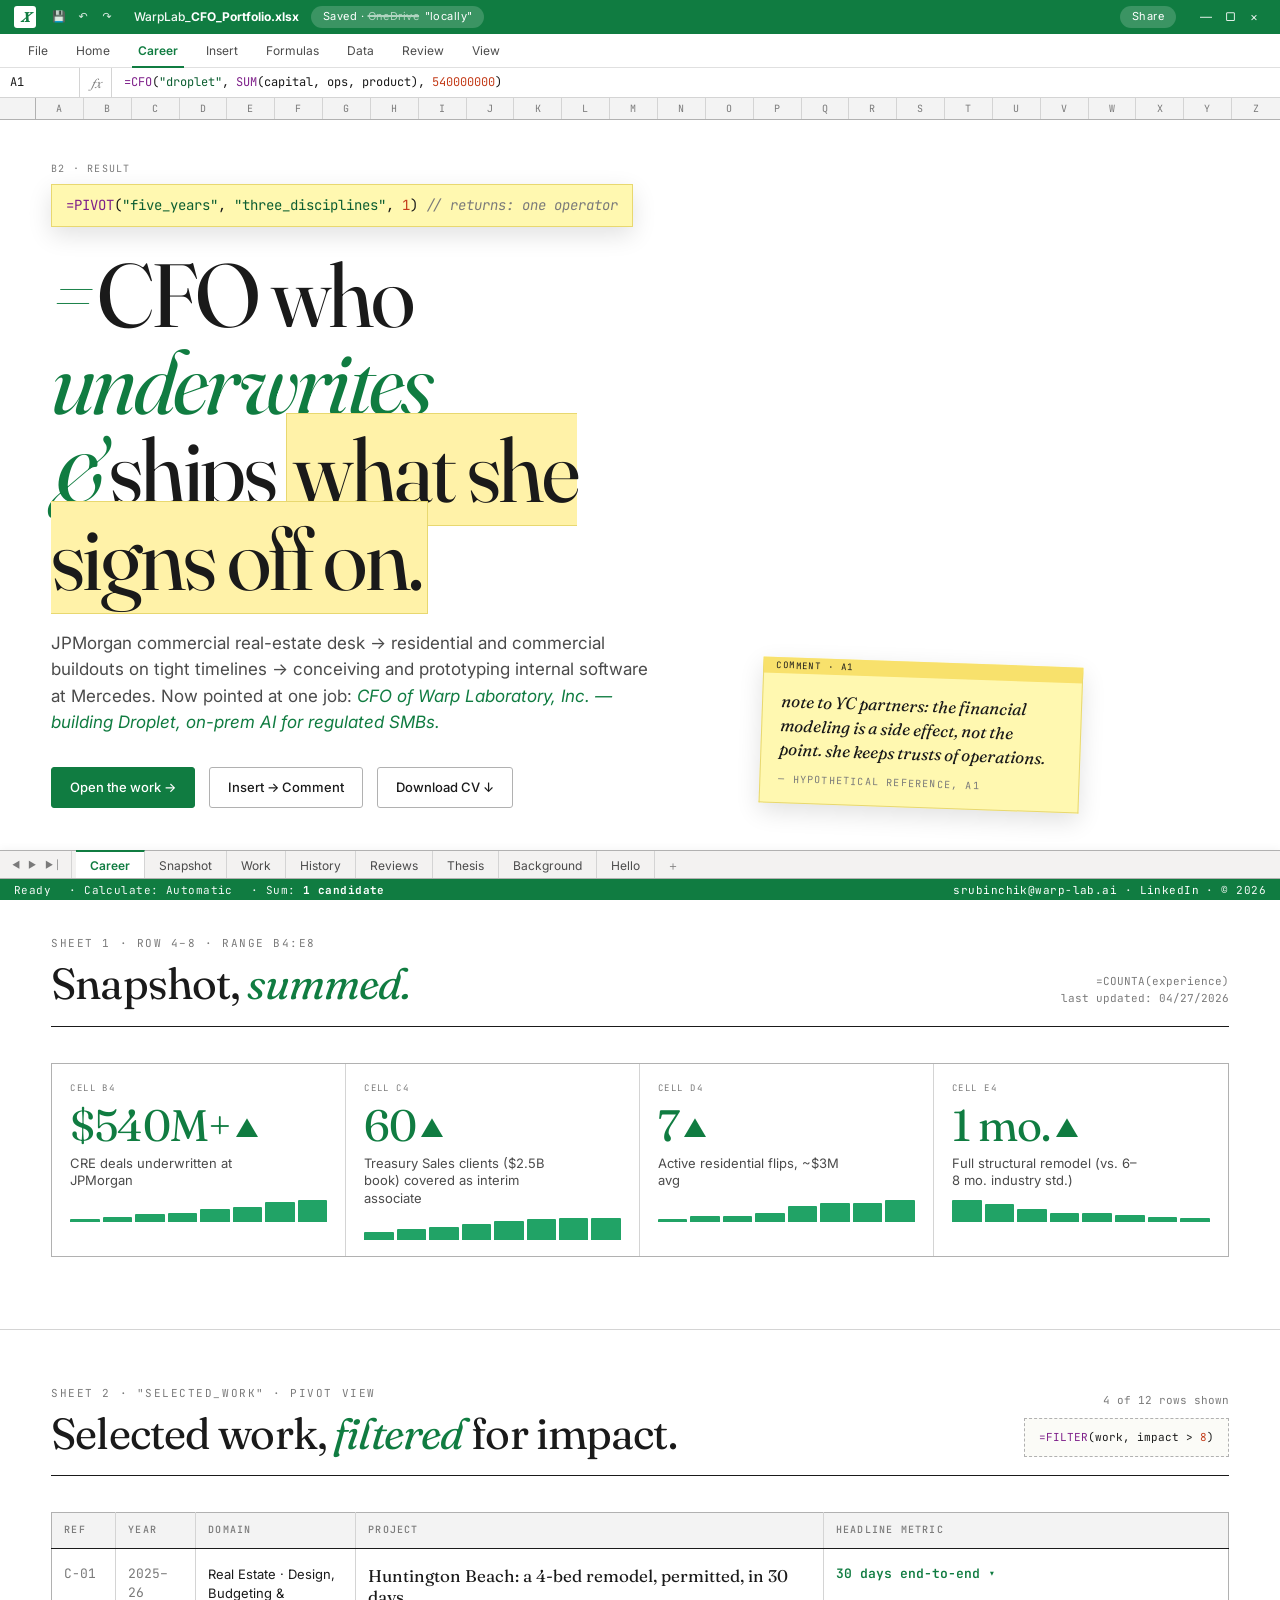
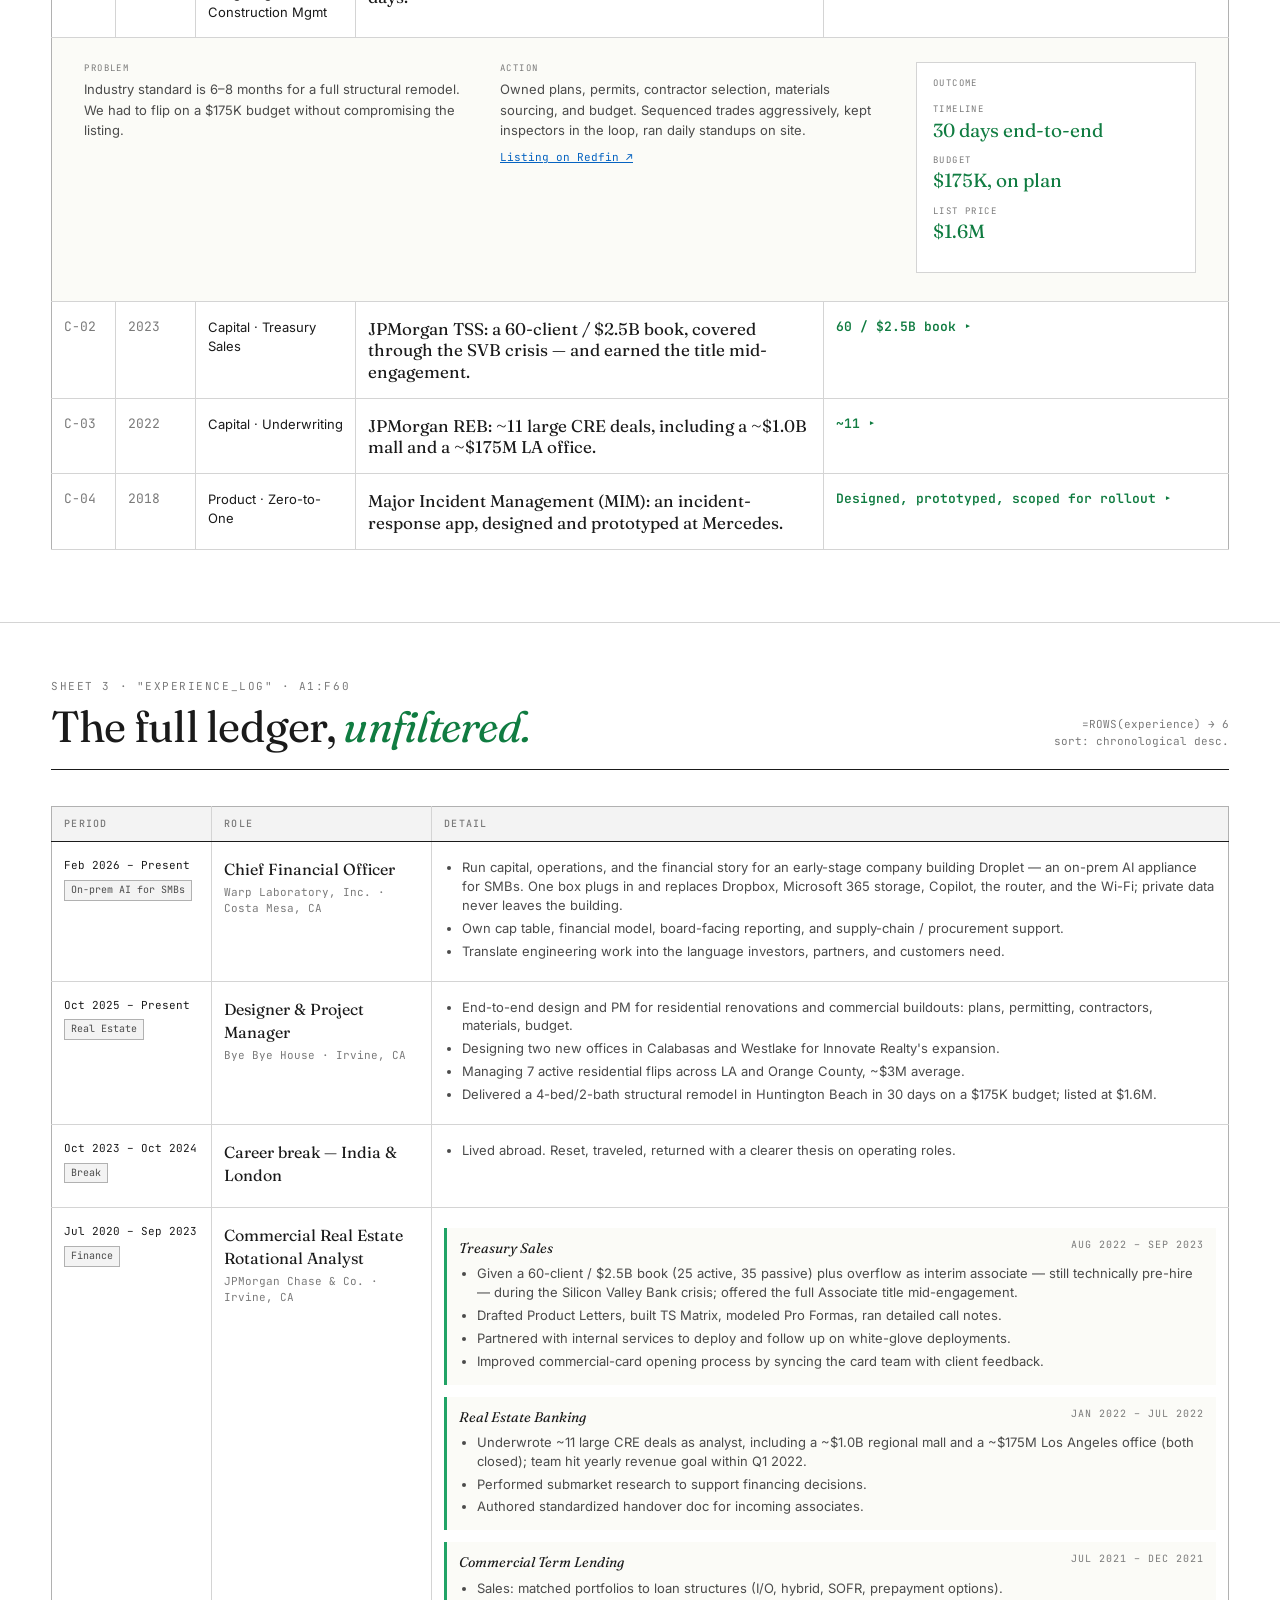
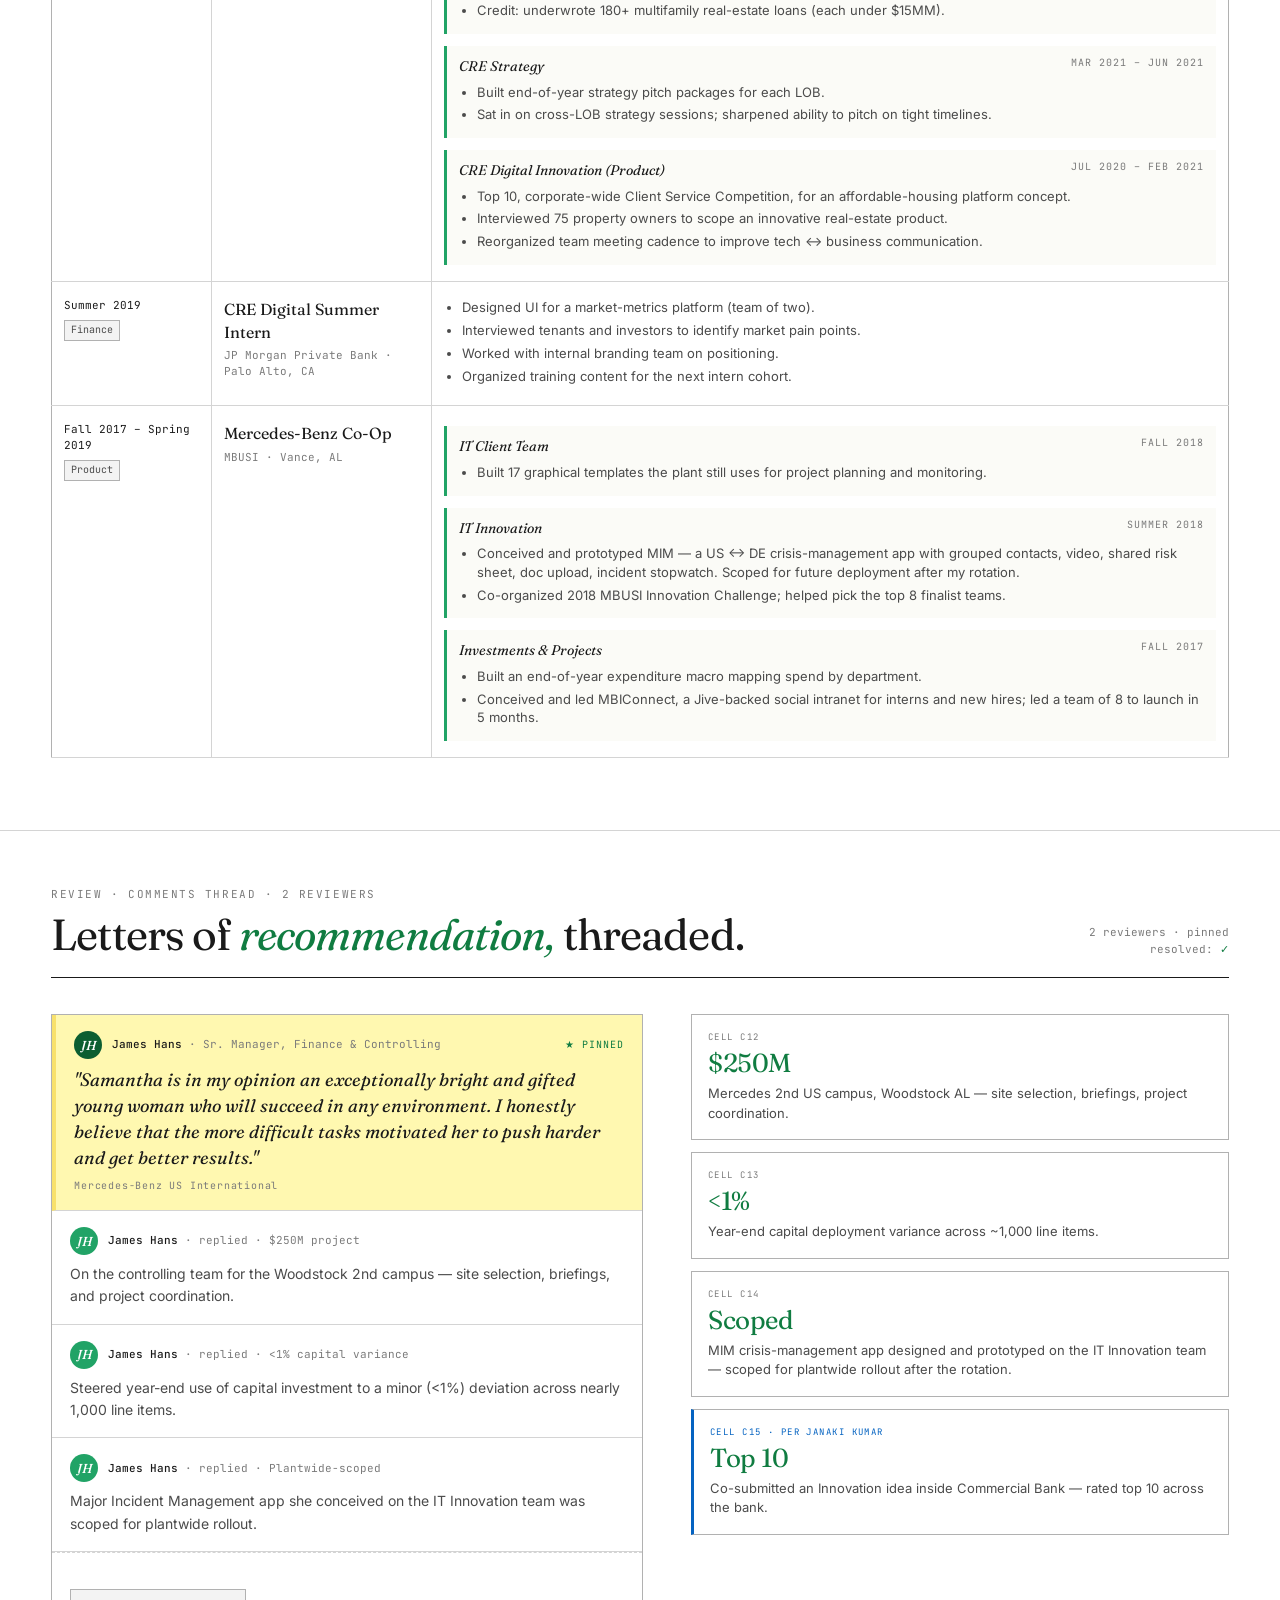
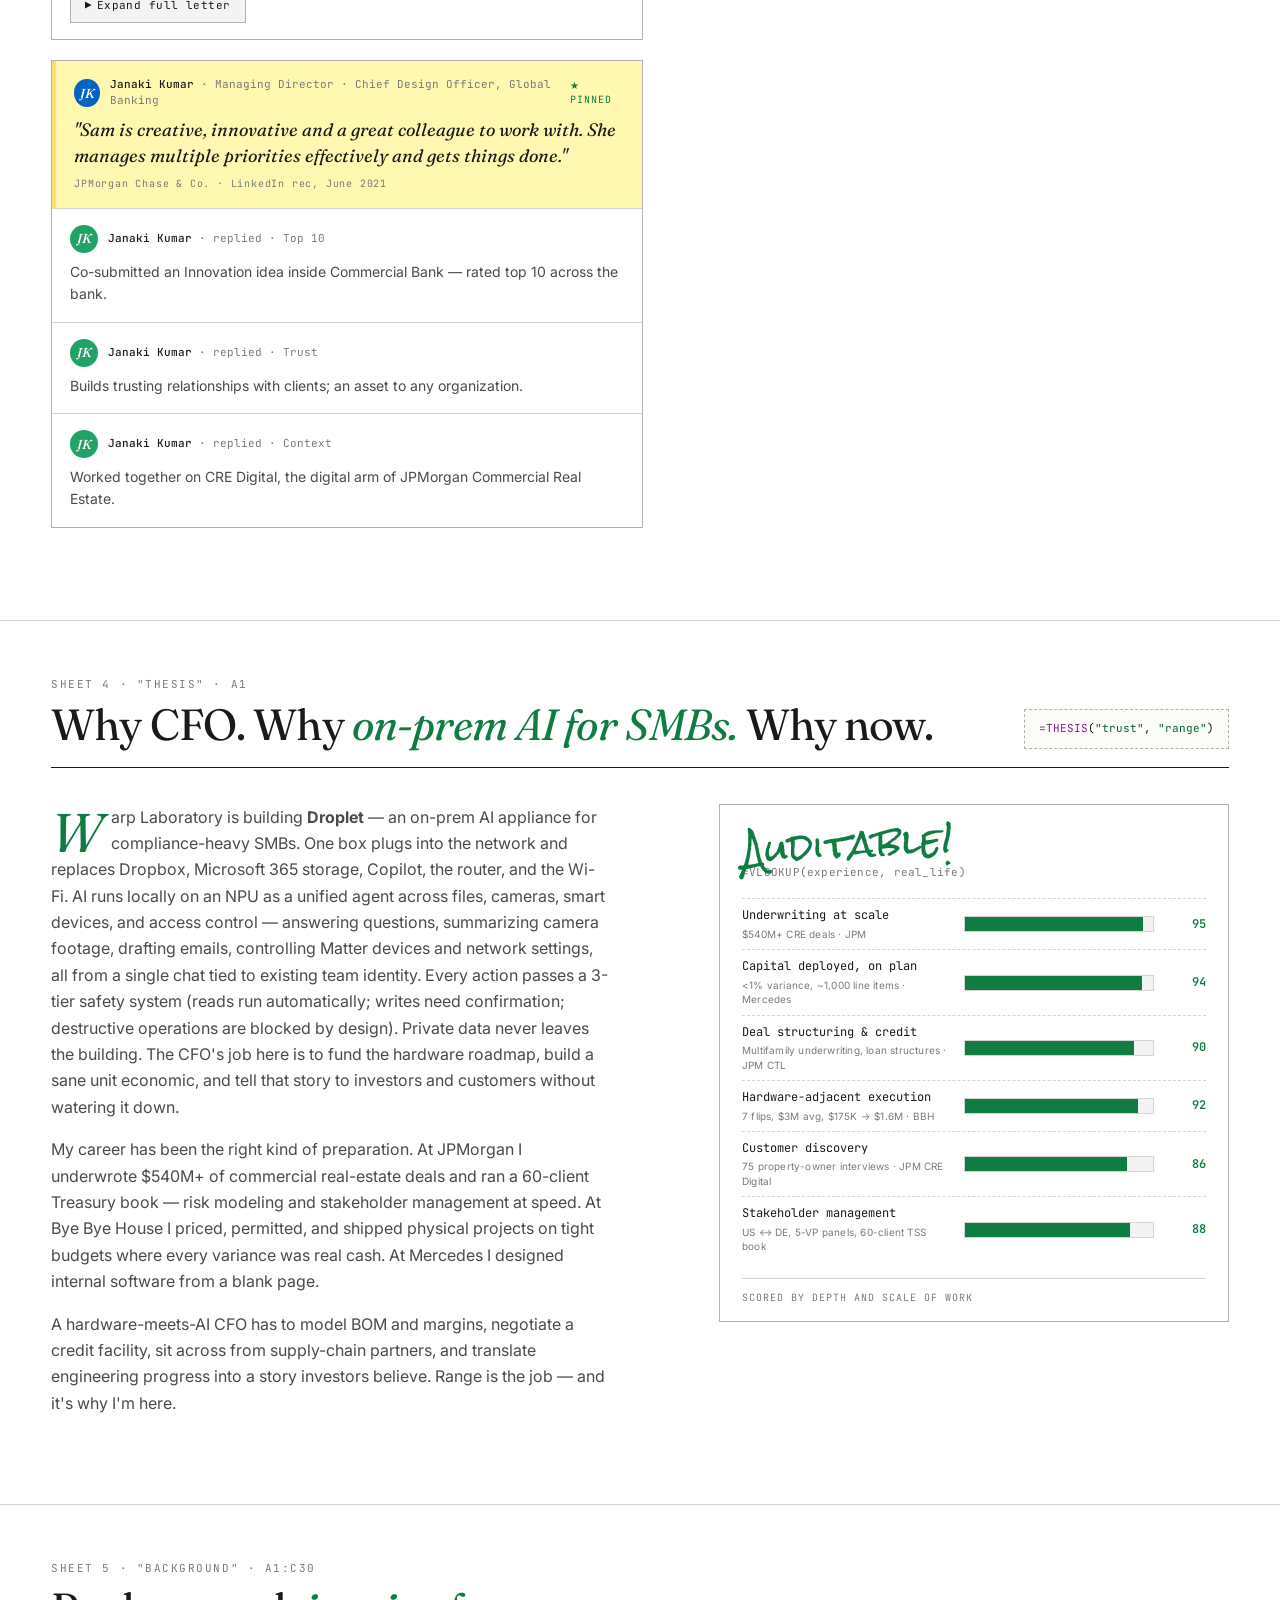
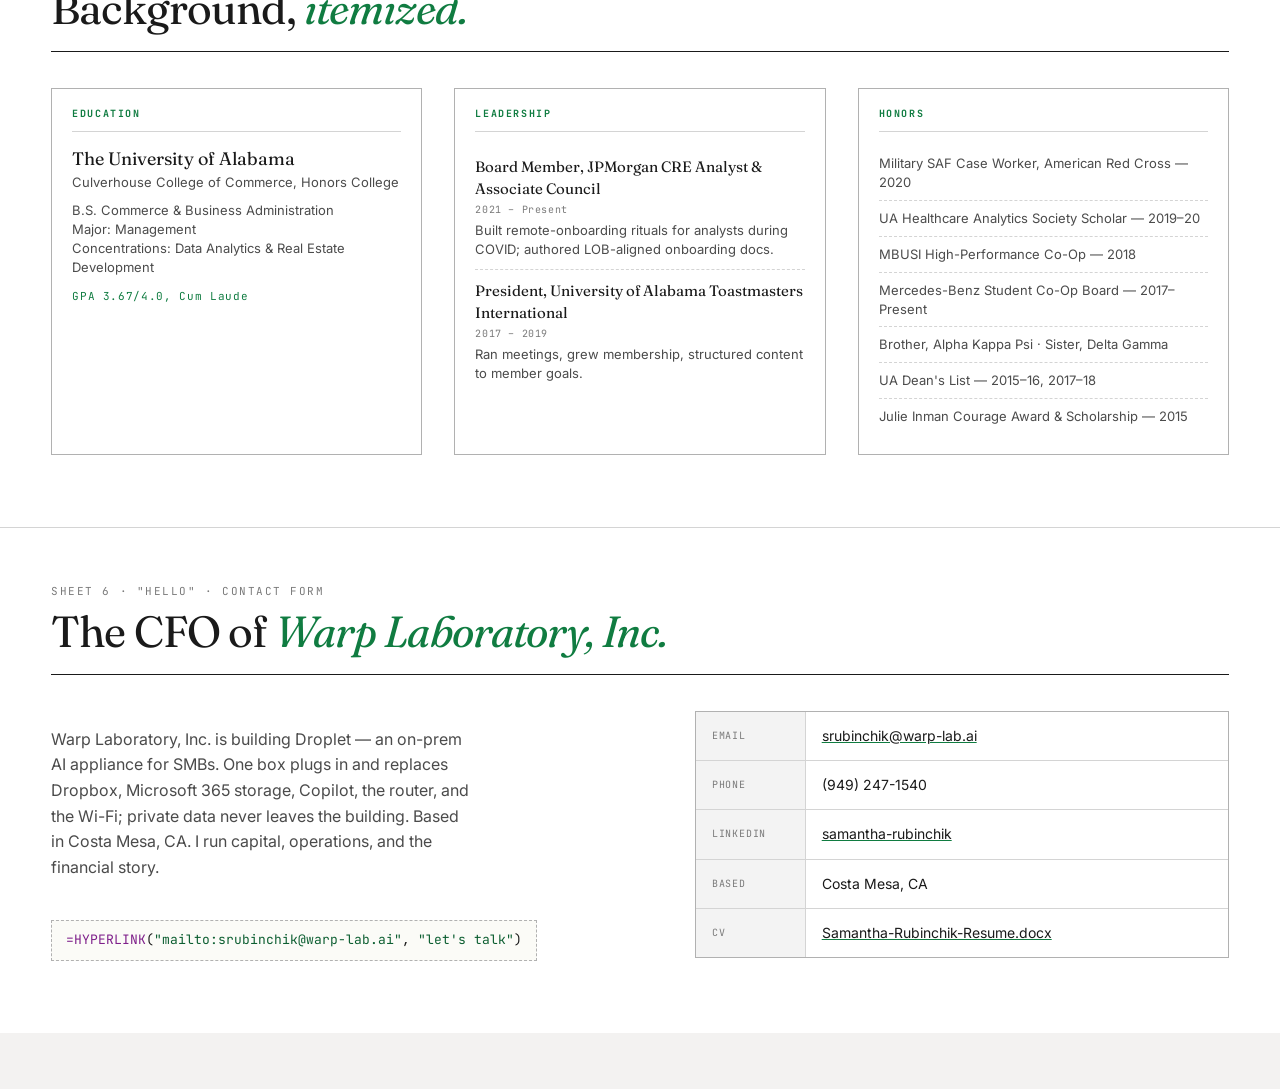
==== index.html @ 22cb561a "Bye Bye House: still concurrent (Oct 2025 – Present), not ended in Feb 2026" ====
<!doctype html>
<html lang="en">
<head>
<meta charset="utf-8" />
<meta name="viewport" content="width=device-width, initial-scale=1" />
<meta name="color-scheme" content="light only" />
<meta name="supported-color-schemes" content="light" />
<link rel="icon" type="image/svg+xml" href="favicon.svg?v=3" />
<link rel="apple-touch-icon" href="favicon.svg?v=3" />
<title>Samantha Rubinchik Resume</title>
<meta name="description" content="Samantha Rubinchik — operator who underwrites risk and ships. CFO, Warp Laboratory — building Droplet, on-prem AI for regulated SMBs." />

<meta property="og:type" content="website" />
<meta property="og:title" content="Samantha Rubinchik Resume" />
<meta property="og:description" content="Operator who underwrites risk and ships. CFO, Warp Laboratory — building Droplet, on-prem AI for regulated SMBs." />
<meta property="og:url" content="https://samantharubinchik.com/" />
<meta property="og:site_name" content="Samantha Rubinchik" />

<meta name="twitter:card" content="summary" />
<meta name="twitter:title" content="Samantha Rubinchik Resume" />
<meta name="twitter:description" content="Operator who underwrites risk and ships. CFO, Warp Laboratory — building Droplet, on-prem AI for regulated SMBs." />

<link rel="stylesheet" href="styles-excel.css" />
</head>
<body>
<!-- Pure static HTML. No React, no Babel, no client-side JSX compilation.
     The whole resume is in this one file (~36 KB), crawlable by any bot,
     instantly visible on first paint, and works fine without JavaScript.
     One small inline <script> at the bottom highlights the active sheet tab as you scroll. -->
<div id="root"><div class="app"><div class="titlebar"><div class="left"><span class="xicon">𝑿</span><div class="qat"><span title="Save">💾</span><span title="Undo">↶</span><span title="Redo">↷</span></div><span class="file">WarpLab_<b>CFO_Portfolio.xlsx</b></span><span class="pill">Saved · <s class="strike">OneDrive</s> "locally"</span></div><div class="right"><span class="pill">Share</span><div class="winbtns"><span>—</span><span>▢</span><span>×</span></div></div></div><div class="ribbon"><div class="ribbon-tab">File</div><div class="ribbon-tab">Home</div><div class="ribbon-tab active">Career</div><div class="ribbon-tab">Insert</div><div class="ribbon-tab">Formulas</div><div class="ribbon-tab">Data</div><div class="ribbon-tab">Review</div><div class="ribbon-tab">View</div></div><div class="formulabar"><div class="namebox">A1</div><div class="fx">𝑓𝑥</div><div class="formula"><span class="fn">=CFO</span>(<span class="str">"droplet"</span>, <span class="fn">SUM</span>(capital, ops, product), <span class="num">540000000</span>)</div></div><div class="colheaders"><div class="corner"></div><div class="col">A</div><div class="col">B</div><div class="col">C</div><div class="col">D</div><div class="col">E</div><div class="col">F</div><div class="col">G</div><div class="col">H</div><div class="col">I</div><div class="col">J</div><div class="col">K</div><div class="col">L</div><div class="col">M</div><div class="col">N</div><div class="col">O</div><div class="col">P</div><div class="col">Q</div><div class="col">R</div><div class="col">S</div><div class="col">T</div><div class="col">U</div><div class="col">V</div><div class="col">W</div><div class="col">X</div><div class="col">Y</div><div class="col">Z</div></div><div class="sheet"><header class="hero" id="top"><div class="page"><div class="hero-grid"><div class="hero-cell"><div class="cell-coords">B2 · result</div><div class="hero-formula"><span class="fn">=PIVOT</span>(<span class="str">"five_years"</span>, <span class="str">"three_disciplines"</span>, <span class="num">1</span>)<span class="com">// returns: one operator</span></div><h1><span class="equals">=</span>CFO who <em>underwrites</em><br><span class="equals">&amp;</span>ships <span class="hl">what she signs off on.</span></h1><p class="hero-thesis">JPMorgan commercial real-estate desk → residential and commercial buildouts on tight timelines → conceiving and prototyping internal software at Mercedes. Now pointed at one job: <em>CFO of Warp Laboratory, Inc. — building Droplet, on-prem AI for regulated SMBs.</em></p><div class="hero-cta"><a class="btn" href="#work">Open the work →</a><a class="btn btn-ghost" href="#contact">Insert → Comment</a><a class="btn btn-ghost" href="Samantha-Rubinchik-Resume.docx" download="">Download CV ↓</a></div></div><div><div class="sticky">note to YC partners: the financial<br>modeling is a side effect, not the<br>point. she keeps trusts of <em>operations.</em><span class="author">— hypothetical reference, A1</span></div></div></div></div></header><section id="snapshot"><div class="page"><div class="section-head"><div><div class="ref">Sheet 1 · row 4–8 · range B4:E8</div><h2>Snapshot, <em>summed.</em></h2></div><div class="meta"><div>=COUNTA(experience)</div><div>last updated: 04/27/2026</div></div></div><div class="kpi-grid"><div class="kpi"><div class="ref-tag">Cell B4</div><div class="val">$540M+<span class="arrow">▲</span></div><div class="lbl">CRE deals underwritten at JPMorgan</div><div class="spark"><i style="height: 3.3px;"></i><i style="height: 5.5px;"></i><i style="height: 7.7px;"></i><i style="height: 8.8px;"></i><i style="height: 13.2px;"></i><i style="height: 15.4px;"></i><i style="height: 19.8px;"></i><i style="height: 22px;"></i></div></div><div class="kpi"><div class="ref-tag">Cell C4</div><div class="val">60<span class="arrow">▲</span></div><div class="lbl">Treasury Sales clients ($2.5B book) covered as interim associate</div><div class="spark"><i style="height: 8.06667px;"></i><i style="height: 10.2667px;"></i><i style="height: 12.8333px;"></i><i style="height: 15.4px;"></i><i style="height: 18.3333px;"></i><i style="height: 20.1667px;"></i><i style="height: 21.2667px;"></i><i style="height: 22px;"></i></div></div><div class="kpi"><div class="ref-tag">Cell D4</div><div class="val">7<span class="arrow">▲</span></div><div class="lbl">Active residential flips, ~$3M avg</div><div class="spark"><i style="height: 3.14286px;"></i><i style="height: 6.28571px;"></i><i style="height: 6.28571px;"></i><i style="height: 9.42857px;"></i><i style="height: 15.7143px;"></i><i style="height: 18.8571px;"></i><i style="height: 18.8571px;"></i><i style="height: 22px;"></i></div></div><div class="kpi"><div class="ref-tag">Cell E4</div><div class="val">1 mo.<span class="arrow">▲</span></div><div class="lbl">Full structural remodel (vs. 6–8 mo. industry std.)</div><div class="spark"><i style="height: 22px;"></i><i style="height: 17.6px;"></i><i style="height: 13.2px;"></i><i style="height: 8.8px;"></i><i style="height: 8.8px;"></i><i style="height: 6.6px;"></i><i style="height: 5.28px;"></i><i style="height: 4.4px;"></i></div></div></div></div></section><section id="work"><div class="page"><div class="section-head"><div><div class="ref">Sheet 2 · "selected_work" · pivot view</div><h2>Selected work, <em>filtered</em> for impact.</h2></div><div class="meta"><div>4 of 12 rows shown</div><div class="cell-equation" style="margin-top: 8px; font-size: 11px;"><span class="fn">=FILTER</span>(work, impact &gt; <span class="num">8</span>)</div></div></div><table class="case-table"><thead><tr><th>Ref</th><th>Year</th><th>Domain</th><th>Project</th><th>Headline metric</th></tr></thead><tbody><tr class="is-open"><td class="id-col">C-01</td><td class="year-col">2025–26</td><td class="tag-col">Real Estate · Design, Budgeting &amp; Construction Mgmt</td><td class="title-col">Huntington Beach: a 4-bed remodel, permitted, in 30 days.</td><td class="metric-col">30 days end-to-end</td></tr><tr class="case-row-detail"><td colspan="5"><div class="grid"><div><div class="lbl">Problem</div><p>Industry standard is 6–8 months for a full structural remodel. We had to flip on a $175K budget without compromising the listing.</p></div><div><div class="lbl">Action</div><p>Owned plans, permits, contractor selection, materials sourcing, and budget. Sequenced trades aggressively, kept inspectors in the loop, ran daily standups on site.</p><a class="extlink" href="https://www.redfin.com/CA/Huntington-Beach/10121-Kukui-Dr-92646/home/3815561" target="_blank" rel="noreferrer">Listing on Redfin ↗</a></div><div class="out-card"><div class="lbl" style="margin-bottom: 10px;">Outcome</div><dl><dt>Timeline</dt><dd>30 days end-to-end</dd><dt>Budget</dt><dd>$175K, on plan</dd><dt>List price</dt><dd>$1.6M</dd></dl></div></div></td></tr><tr><td class="id-col">C-02</td><td class="year-col">2023</td><td class="tag-col">Capital · Treasury Sales</td><td class="title-col">JPMorgan TSS: a 60-client / $2.5B book, covered through the SVB crisis — and earned the title mid-engagement.</td><td class="metric-col">60 / $2.5B book</td></tr><tr class="case-row-detail"><td colspan="5"><div class="grid"><div><div class="lbl">Problem</div><p>Silicon Valley Bank collapsed in March 2023 and the senior associate on the desk stepped away. Sixty Treasury Sales relationships ($2.5B in coverage) needed full coverage on no-notice, with deployments and client questions in flight.</p></div><div><div class="lbl">Action</div><p>Took the 60-client / $2.5B book (25 active, 35 passive) plus overflow as interim associate — still technically pre-hire. Drafted Product Letters, built the TS Matrix, modeled Pro Formas, kept detailed call notes, and partnered with internal services on white-glove deployments. JPMorgan offered the full Associate title in the middle of the engagement.</p></div><div class="out-card"><div class="lbl" style="margin-bottom: 10px;">Outcome</div><dl><dt>Clients covered</dt><dd>60 / $2.5B book</dd><dt>Mid-engagement</dt><dd>Offered full Associate title</dd><dt>Context</dt><dd>SVB crisis, March 2023</dd></dl></div></div></td></tr><tr><td class="id-col">C-03</td><td class="year-col">2022</td><td class="tag-col">Capital · Underwriting</td><td class="title-col">JPMorgan REB: ~11 large CRE deals, including a ~$1.0B mall and a ~$175M LA office.</td><td class="metric-col">~11</td></tr><tr class="case-row-detail"><td colspan="5"><div class="grid"><div><div class="lbl">Problem</div><p>Real Estate Banking team needed to clear an annual revenue target while maintaining underwriting discipline across a varied submarket book.</p></div><div><div class="lbl">Action</div><p>Underwrote ~11 large CRE deals as analyst, including a ~$1.0B regional mall and a ~$175M Los Angeles office (both closed). Operated in the team's underwriting models and learned them, ran submarket research, drafted credit memos, and authored a handover doc the next class of associates still uses.</p></div><div class="out-card"><div class="lbl" style="margin-bottom: 10px;">Outcome</div><dl><dt>Deals underwritten</dt><dd>~11</dd><dt>Two biggest of my rotation</dt><dd>~$1.0B mall · ~$175M LA office</dd><dt>Team's yearly goal</dt><dd>Hit by end of Q1</dd></dl></div></div></td></tr><tr><td class="id-col">C-04</td><td class="year-col">2018</td><td class="tag-col">Product · Zero-to-One</td><td class="title-col">Major Incident Management (MIM): an incident-response app, designed and prototyped at Mercedes.</td><td class="metric-col">Designed, prototyped, scoped for rollout</td></tr><tr class="case-row-detail"><td colspan="5"><div class="grid"><div><div class="lbl">Problem</div><p>Crisis communication between MBUSI (Alabama) and Mercedes Germany was scattered across email, phone, and shared drives during major incidents.</p></div><div><div class="lbl">Action</div><p>Conceived and specified the Major Incident Management app — grouped contacts, embedded video, shared risk sheet, document upload, incident stopwatch. Took it from concept through prototype and stakeholder review; it was being scoped for future deployment after I left the program.</p></div><div class="out-card"><div class="lbl" style="margin-bottom: 10px;">Outcome</div><dl><dt>Status</dt><dd>Designed, prototyped, scoped for rollout</dd><dt>Scope</dt><dd>US ↔ DE crisis coordination</dd></dl></div></div></td></tr></tbody></table></div></section><section id="timeline"><div class="page"><div class="section-head"><div><div class="ref">Sheet 3 · "experience_log" · A1:F60</div><h2>The full ledger, <em>unfiltered.</em></h2></div><div class="meta"><div>=ROWS(experience) → 6</div><div>sort: chronological desc.</div></div></div><table class="tl-table"><thead><tr><th>Period</th><th>Role</th><th>Detail</th></tr></thead><tbody><tr class="tl-row"><td class="tl-when-col">Feb 2026 – Present<div><span class="kind">On-prem AI for SMBs</span></div></td><td class="tl-role-col"><div class="role">Chief Financial Officer</div><div class="org">Warp Laboratory, Inc. · Costa Mesa, CA</div></td><td><ul class="tl-bullets"><li>Run capital, operations, and the financial story for an early-stage company building Droplet — an on-prem AI appliance for SMBs. One box plugs in and replaces Dropbox, Microsoft 365 storage, Copilot, the router, and the Wi-Fi; private data never leaves the building.</li><li>Own cap table, financial model, board-facing reporting, and supply-chain / procurement support.</li><li>Translate engineering work into the language investors, partners, and customers need.</li></ul></td></tr><tr class="tl-row"><td class="tl-when-col">Oct 2025 – Present<div><span class="kind">Real Estate</span></div></td><td class="tl-role-col"><div class="role">Designer &amp; Project Manager</div><div class="org">Bye Bye House · Irvine, CA</div></td><td><ul class="tl-bullets"><li>End-to-end design and PM for residential renovations and commercial buildouts: plans, permitting, contractors, materials, budget.</li><li>Designing two new offices in Calabasas and Westlake for Innovate Realty's expansion.</li><li>Managing 7 active residential flips across LA and Orange County, ~$3M average.</li><li>Delivered a 4-bed/2-bath structural remodel in Huntington Beach in 30 days on a $175K budget; listed at $1.6M.</li></ul></td></tr><tr class="tl-row"><td class="tl-when-col">Oct 2023 – Oct 2024<div><span class="kind">Break</span></div></td><td class="tl-role-col"><div class="role">Career break — India &amp; London</div></td><td><ul class="tl-bullets"><li>Lived abroad. Reset, traveled, returned with a clearer thesis on operating roles.</li></ul></td></tr><tr class="tl-row"><td class="tl-when-col">Jul 2020 – Sep 2023<div><span class="kind">Finance</span></div></td><td class="tl-role-col"><div class="role">Commercial Real Estate Rotational Analyst</div><div class="org">JPMorgan Chase &amp; Co. · Irvine, CA</div></td><td><div class="tl-rotation"><div class="tl-rot-head"><span class="tl-rot-name">Treasury Sales</span><span class="tl-rot-span">Aug 2022 – Sep 2023</span></div><ul class="tl-bullets"><li>Given a 60-client / $2.5B book (25 active, 35 passive) plus overflow as interim associate — still technically pre-hire — during the Silicon Valley Bank crisis; offered the full Associate title mid-engagement.</li><li>Drafted Product Letters, built TS Matrix, modeled Pro Formas, ran detailed call notes.</li><li>Partnered with internal services to deploy and follow up on white-glove deployments.</li><li>Improved commercial-card opening process by syncing the card team with client feedback.</li></ul></div><div class="tl-rotation"><div class="tl-rot-head"><span class="tl-rot-name">Real Estate Banking</span><span class="tl-rot-span">Jan 2022 – Jul 2022</span></div><ul class="tl-bullets"><li>Underwrote ~11 large CRE deals as analyst, including a ~$1.0B regional mall and a ~$175M Los Angeles office (both closed); team hit yearly revenue goal within Q1 2022.</li><li>Performed submarket research to support financing decisions.</li><li>Authored standardized handover doc for incoming associates.</li></ul></div><div class="tl-rotation"><div class="tl-rot-head"><span class="tl-rot-name">Commercial Term Lending</span><span class="tl-rot-span">Jul 2021 – Dec 2021</span></div><ul class="tl-bullets"><li>Sales: matched portfolios to loan structures (I/O, hybrid, SOFR, prepayment options).</li><li>Credit: underwrote 180+ multifamily real-estate loans (each under $15MM).</li></ul></div><div class="tl-rotation"><div class="tl-rot-head"><span class="tl-rot-name">CRE Strategy</span><span class="tl-rot-span">Mar 2021 – Jun 2021</span></div><ul class="tl-bullets"><li>Built end-of-year strategy pitch packages for each LOB.</li><li>Sat in on cross-LOB strategy sessions; sharpened ability to pitch on tight timelines.</li></ul></div><div class="tl-rotation"><div class="tl-rot-head"><span class="tl-rot-name">CRE Digital Innovation (Product)</span><span class="tl-rot-span">Jul 2020 – Feb 2021</span></div><ul class="tl-bullets"><li>Top 10, corporate-wide Client Service Competition, for an affordable-housing platform concept.</li><li>Interviewed 75 property owners to scope an innovative real-estate product.</li><li>Reorganized team meeting cadence to improve tech ↔ business communication.</li></ul></div></td></tr><tr class="tl-row"><td class="tl-when-col">Summer 2019<div><span class="kind">Finance</span></div></td><td class="tl-role-col"><div class="role">CRE Digital Summer Intern</div><div class="org">JP Morgan Private Bank · Palo Alto, CA</div></td><td><ul class="tl-bullets"><li>Designed UI for a market-metrics platform (team of two).</li><li>Interviewed tenants and investors to identify market pain points.</li><li>Worked with internal branding team on positioning.</li><li>Organized training content for the next intern cohort.</li></ul></td></tr><tr class="tl-row"><td class="tl-when-col">Fall 2017 – Spring 2019<div><span class="kind">Product</span></div></td><td class="tl-role-col"><div class="role">Mercedes-Benz Co-Op</div><div class="org">MBUSI · Vance, AL</div></td><td><div class="tl-rotation"><div class="tl-rot-head"><span class="tl-rot-name">IT Client Team</span><span class="tl-rot-span">Fall 2018</span></div><ul class="tl-bullets"><li>Built 17 graphical templates the plant still uses for project planning and monitoring.</li></ul></div><div class="tl-rotation"><div class="tl-rot-head"><span class="tl-rot-name">IT Innovation</span><span class="tl-rot-span">Summer 2018</span></div><ul class="tl-bullets"><li>Conceived and prototyped MIM — a US ↔ DE crisis-management app with grouped contacts, video, shared risk sheet, doc upload, incident stopwatch. Scoped for future deployment after my rotation.</li><li>Co-organized 2018 MBUSI Innovation Challenge; helped pick the top 8 finalist teams.</li></ul></div><div class="tl-rotation"><div class="tl-rot-head"><span class="tl-rot-name">Investments &amp; Projects</span><span class="tl-rot-span">Fall 2017</span></div><ul class="tl-bullets"><li>Built an end-of-year expenditure macro mapping spend by department.</li><li>Conceived and led MBIConnect, a Jive-backed social intranet for interns and new hires; led a team of 8 to launch in 5 months.</li></ul></div></td></tr></tbody></table></div></section><section id="recommendation"><div class="page"><div class="section-head"><div><div class="ref">Review · Comments thread · 2 reviewers</div><h2>Letters of <em>recommendation,</em> threaded.</h2></div><div class="meta"><div>2 reviewers · pinned</div><div>resolved: <span style="color: var(--xl-green);">✓</span></div></div></div><div class="rec"><div><div class="rec-thread" style="margin-bottom: 20px;"><div class="rec-comment pinned"><div class="head"><span class="avatar">JH</span><span><span class="name">James Hans</span> · <span class="role">Sr. Manager, Finance &amp; Controlling</span></span><span class="pin">★ pinned</span></div><div class="body">"Samantha is in my opinion an exceptionally bright and gifted young woman who will succeed in any environment. I honestly believe that the more difficult tasks motivated her to push harder and get better results."</div><div style="margin-top: 8px; font-family: 'JetBrains Mono', monospace; font-size: 10px; color: var(--ink-mute); letter-spacing: 0.08em;">Mercedes-Benz US International</div></div><div class="rec-comment normal"><div class="head"><span class="avatar" style="background: var(--xl-green-light);">JH</span><span><span class="name">James Hans</span> · replied · <span class="mono">$250M project</span></span></div><div class="body">On the controlling team for the Woodstock 2nd campus — site selection, briefings, and project coordination.</div></div><div class="rec-comment normal"><div class="head"><span class="avatar" style="background: var(--xl-green-light);">JH</span><span><span class="name">James Hans</span> · replied · <span class="mono">&lt;1% capital variance</span></span></div><div class="body">Steered year-end use of capital investment to a minor (&lt;1%) deviation across nearly 1,000 line items.</div></div><div class="rec-comment normal"><div class="head"><span class="avatar" style="background: var(--xl-green-light);">JH</span><span><span class="name">James Hans</span> · replied · <span class="mono">Plantwide-scoped</span></span></div><div class="body">Major Incident Management app she conceived on the IT Innovation team was scoped for plantwide rollout.</div></div><details class="rec-comment normal rec-details" style="border-top: 1px dashed var(--grid);"><summary class="rec-toggle">Expand full letter</summary><div class="rec-full"><p>It is my pleasure to provide this recommendation for Samantha Rubinchik. I first met Samantha at a career fair on the campus of the University of Alabama. I attended the fair to recruit for positions in the Mercedes-Benz US International co-op program, and toward the end of a long day was approached by a very confident young woman with an impressive knowledge of Daimler AG and the production plant in Tuscaloosa. While her introduction was excellent, the substance of our conversation was quite impressive — she demonstrated that she understood the financial concepts and critical thinking that would make her a valued team member.</p><p>She excelled in the formal interview process and accepted the offer to join our program. I requested that she start her first rotation in my team and assigned her to the standard co-op task set. Very quickly she started to excel at her work and actively asked to be more involved and have additional tasks, showing high initiative.</p><p>She supported the process of steering the year-end use of capital investment to a minor (&lt;1%) deviation by contacting the project teams to forecast what the spending per project line item would be at the close of the fiscal year. She worked extremely diligently and at one point actually had feedback on all ~1,000 project line items. This required her to get answers from Technical Managers and Project Leaders, which she did in a highly professional manner.</p><p>During her term, Mercedes-Benz US International was also involved in real estate purchases of several parcels of land for the site of our 2nd US campus in Woodstock, Alabama. This was a $250,000,000 project under my leadership. Samantha assisted me in multiple facets including analysis of site selection alternatives, creation of management briefings, and overall coordination of project meetings. Her private real estate experience and knowledge of the real estate world was a key success factor for the overall project (first operation, January 2019).</p><p>In addition, Samantha was allowed to facilitate the Investment and Project Controlling weekly team meetings. She accompanied me to the Career Fair to represent the best and brightest of the Mercedes-Benz US International Co-Op program, and to multiple speaking engagements at the University of Alabama, creating innovative and appealing presentation materials on her own with minimal guidance from me.</p><p>Samantha is in my opinion an exceptionally bright and gifted young woman who will succeed in any environment. I honestly believe that the more difficult tasks motivated her to push harder and get better results.</p><p>I was recently promoted to Sr. Manager of the Controlling team. During the selection process, Samantha challenged me on why I wanted the job, and what I was going to do with the department. These conversations proved invaluable to me during the actual interview process with a panel of 5 vice presidents and directors, where many similar questions were posed.</p><p>If your program is looking for superior candidates with a record of achievement, Samantha is an exceptional choice. She rises to any challenge facing her and pushes herself to learn what she needs for the overall success of the task. As I expected, she has quickly gained attention in the IT Department on the IT Innovation team with her Major Incident Management App that will be deployed plantwide. Samantha is also a team player — she created long-term relationships with several of our German interns and worked beyond my area to create a concept for a social network platform for interns and co-ops; along with some other students, this idea was implemented and is being used by all of our co-ops and interns.</p><p>To conclude, I would like to restate my strong recommendation for Samantha Rubinchik. She is an extraordinary asset to my organization and I feel strongly she would benefit any organization in which she works.</p><div class="rec-sign"><div>Best regards,</div><div><b>James Hans</b> · Sr. Manager, Finance &amp; Controlling · Mercedes-Benz US International</div><div style="margin-top: 8px;"><a href="SR-Letter-of-Recommendation-James-Hans.docx" download="" style="color: var(--link);">Download original ↓</a></div></div></div></details></div><div class="rec-thread" style="margin-bottom: 20px;"><div class="rec-comment pinned"><div class="head"><span class="avatar" style="background: rgb(5, 99, 193);">JK</span><span><span class="name">Janaki Kumar</span> · <span class="role">Managing Director · Chief Design Officer, Global Banking</span></span><span class="pin">★ pinned</span></div><div class="body">"Sam is creative, innovative and a great colleague to work with. She manages multiple priorities effectively and gets things done."</div><div style="margin-top: 8px; font-family: 'JetBrains Mono', monospace; font-size: 10px; color: var(--ink-mute); letter-spacing: 0.08em;">JPMorgan Chase &amp; Co. · LinkedIn rec, June 2021</div></div><div class="rec-comment normal"><div class="head"><span class="avatar" style="background: var(--xl-green-light);">JK</span><span><span class="name">Janaki Kumar</span> · replied · <span class="mono">Top 10</span></span></div><div class="body">Co-submitted an Innovation idea inside Commercial Bank — rated top 10 across the bank.</div></div><div class="rec-comment normal"><div class="head"><span class="avatar" style="background: var(--xl-green-light);">JK</span><span><span class="name">Janaki Kumar</span> · replied · <span class="mono">Trust</span></span></div><div class="body">Builds trusting relationships with clients; an asset to any organization.</div></div><div class="rec-comment normal"><div class="head"><span class="avatar" style="background: var(--xl-green-light);">JK</span><span><span class="name">Janaki Kumar</span> · replied · <span class="mono">Context</span></span></div><div class="body">Worked together on CRE Digital, the digital arm of JPMorgan Commercial Real Estate.</div></div></div></div><div><div class="rec-stats"><div class="rec-stat"><div class="ref-tag">cell C12</div><div class="val">$250M</div><div class="desc">Mercedes 2nd US campus, Woodstock AL — site selection, briefings, project coordination.</div></div><div class="rec-stat"><div class="ref-tag">cell C13</div><div class="val">&lt;1%</div><div class="desc">Year-end capital deployment variance across ~1,000 line items.</div></div><div class="rec-stat"><div class="ref-tag">cell C14</div><div class="val">Scoped</div><div class="desc">MIM crisis-management app designed and prototyped on the IT Innovation team — scoped for plantwide rollout after the rotation.</div></div><div class="rec-stat" style="border-left: 3px solid rgb(5, 99, 193);"><div class="ref-tag" style="color: rgb(5, 99, 193);">cell C15 · per Janaki Kumar</div><div class="val">Top 10</div><div class="desc">Co-submitted an Innovation idea inside Commercial Bank — rated top 10 across the bank.</div></div></div></div></div></div></section><section id="thesis"><div class="page"><div class="section-head"><div><div class="ref">Sheet 4 · "thesis" · A1</div><h2>Why CFO. Why <em>on-prem AI for SMBs.</em> Why now.</h2></div><div class="meta"><div class="cell-equation" style="font-size: 11px;"><span class="fn">=THESIS</span>(<span class="str">"trust"</span>, <span class="str">"range"</span>)</div></div></div><div class="thesis-grid"><div class="thesis-paras"><p>Warp Laboratory is building <strong>Droplet</strong> — an on-prem AI appliance for compliance-heavy SMBs. One box plugs into the network and replaces Dropbox, Microsoft 365 storage, Copilot, the router, and the Wi-Fi. AI runs locally on an NPU as a unified agent across files, cameras, smart devices, and access control — answering questions, summarizing camera footage, drafting emails, controlling Matter devices and network settings, all from a single chat tied to existing team identity. Every action passes a 3-tier safety system (reads run automatically; writes need confirmation; destructive operations are blocked by design). Private data never leaves the building. The CFO's job here is to fund the hardware roadmap, build a sane unit economic, and tell that story to investors and customers without watering it down.</p><p>My career has been the right kind of preparation. At JPMorgan I underwrote $540M+ of commercial real-estate deals and ran a 60-client Treasury book — risk modeling and stakeholder management at speed. At Bye Bye House I priced, permitted, and shipped physical projects on tight budgets where every variance was real cash. At Mercedes I designed internal software from a blank page.</p><p>A hardware-meets-AI CFO has to model BOM and margins, negotiate a credit facility, sit across from supply-chain partners, and translate engineering progress into a story investors believe. Range is the job — and it's why I'm here.</p></div><div class="bar-chart"><h4 class="scrawl" style="color: rgb(61, 121, 71); font-size: 32px; height: 32px; font-family: 'Permanent Marker';">Auditable!</h4><div class="subt" style="font-family: 'JetBrains Mono', monospace; font-size: 11px; letter-spacing: 0.02em;">=VLOOKUP(experience, real_life)</div><div class="bar-row" style="grid-template-columns: 210px 1fr 40px;"><span class="name" title="$540M+ CRE deals · JPM">Underwriting at scale<span style="display: block; font-family: Inter, sans-serif; font-size: 10px; color: var(--ink-mute); letter-spacing: 0.02em; margin-top: 2px; font-weight: 400; text-transform: none;">$540M+ CRE deals · JPM</span></span><div class="bar"><div class="fill" style="width: 95%;"></div></div><span class="v">95</span></div><div class="bar-row" style="grid-template-columns: 210px 1fr 40px;"><span class="name" title="&lt;1% variance, ~1,000 line items · Mercedes">Capital deployed, on plan<span style="display: block; font-family: Inter, sans-serif; font-size: 10px; color: var(--ink-mute); letter-spacing: 0.02em; margin-top: 2px; font-weight: 400; text-transform: none;">&lt;1% variance, ~1,000 line items · Mercedes</span></span><div class="bar"><div class="fill" style="width: 94%;"></div></div><span class="v">94</span></div><div class="bar-row" style="grid-template-columns: 210px 1fr 40px;"><span class="name" title="Multifamily underwriting, loan structures · JPM CTL">Deal structuring &amp; credit<span style="display: block; font-family: Inter, sans-serif; font-size: 10px; color: var(--ink-mute); letter-spacing: 0.02em; margin-top: 2px; font-weight: 400; text-transform: none;">Multifamily underwriting, loan structures · JPM CTL</span></span><div class="bar"><div class="fill" style="width: 90%;"></div></div><span class="v">90</span></div><div class="bar-row" style="grid-template-columns: 210px 1fr 40px;"><span class="name" title="7 flips, $3M avg, $175K → $1.6M · BBH">Hardware-adjacent execution<span style="display: block; font-family: Inter, sans-serif; font-size: 10px; color: var(--ink-mute); letter-spacing: 0.02em; margin-top: 2px; font-weight: 400; text-transform: none;">7 flips, $3M avg, $175K → $1.6M · BBH</span></span><div class="bar"><div class="fill" style="width: 92%;"></div></div><span class="v">92</span></div><div class="bar-row" style="grid-template-columns: 210px 1fr 40px;"><span class="name" title="75 property-owner interviews · JPM CRE Digital">Customer discovery<span style="display: block; font-family: Inter, sans-serif; font-size: 10px; color: var(--ink-mute); letter-spacing: 0.02em; margin-top: 2px; font-weight: 400; text-transform: none;">75 property-owner interviews · JPM CRE Digital</span></span><div class="bar"><div class="fill" style="width: 86%;"></div></div><span class="v">86</span></div><div class="bar-row" style="grid-template-columns: 210px 1fr 40px;"><span class="name" title="US ↔ DE, 5-VP panels, 60-client TSS book">Stakeholder management<span style="display: block; font-family: Inter, sans-serif; font-size: 10px; color: var(--ink-mute); letter-spacing: 0.02em; margin-top: 2px; font-weight: 400; text-transform: none;">US ↔ DE, 5-VP panels, 60-client TSS book</span></span><div class="bar"><div class="fill" style="width: 88%;"></div></div><span class="v">88</span></div><div class="chart-legend">scored by depth and scale of work</div></div></div></div></section><section id="edu"><div class="page"><div class="section-head"><div><div class="ref">Sheet 5 · "background" · A1:C30</div><h2>Background, <em>itemized.</em></h2></div></div><div class="three-col"><div class="panel"><h3>Education</h3><div class="edu-school">The University of Alabama</div><div class="edu-detail">Culverhouse College of Commerce, Honors College</div><div class="edu-detail" style="margin-top: 10px;">B.S. Commerce &amp; Business Administration</div><div class="edu-detail">Major: Management</div><div class="edu-detail">Concentrations: Data Analytics &amp; Real Estate Development</div><div class="edu-mono">GPA 3.67/4.0, Cum Laude</div></div><div class="panel"><h3>Leadership</h3><div class="lead-item"><div class="lead-title">Board Member, JPMorgan CRE Analyst &amp; Associate Council</div><div class="lead-span">2021 – Present</div><p class="lead-notes">Built remote-onboarding rituals for analysts during COVID; authored LOB-aligned onboarding docs.</p></div><div class="lead-item"><div class="lead-title">President, University of Alabama Toastmasters International</div><div class="lead-span">2017 – 2019</div><p class="lead-notes">Ran meetings, grew membership, structured content to member goals.</p></div></div><div class="panel"><h3>Honors</h3><ul><li>Military SAF Case Worker, American Red Cross — 2020</li><li>UA Healthcare Analytics Society Scholar — 2019–20</li><li>MBUSI High-Performance Co-Op — 2018</li><li>Mercedes-Benz Student Co-Op Board — 2017–Present</li><li>Brother, Alpha Kappa Psi · Sister, Delta Gamma</li><li>UA Dean's List — 2015–16, 2017–18</li><li>Julie Inman Courage Award &amp; Scholarship — 2015</li></ul></div></div></div></section><section id="contact"><div class="page"><div class="section-head"><div><div class="ref">Sheet 6 · "hello" · contact form</div><h2>The CFO of <em>Warp Laboratory, Inc.</em></h2></div></div><div class="contact-grid"><div><p style="max-width: 42ch; color: var(--ink-soft); font-size: 16px; line-height: 1.6;">Warp Laboratory, Inc. is building Droplet — an on-prem AI appliance for SMBs. One box plugs in and replaces Dropbox, Microsoft 365 storage, Copilot, the router, and the Wi-Fi; private data never leaves the building. Based in Costa Mesa, CA. I run capital, operations, and the financial story.</p><div class="cell-equation" style="margin-top: 24px;"><span class="fn">=HYPERLINK</span>(<span class="str">"mailto:srubinchik@warp-lab.ai"</span>, <span class="str">"let's talk"</span>)</div></div><div class="form-card"><div class="form-row"><div class="k">email</div><div class="v"><a href="mailto:srubinchik@warp-lab.ai">srubinchik@warp-lab.ai</a></div></div><div class="form-row"><div class="k">phone</div><div class="v">(949) 247-1540</div></div><div class="form-row"><div class="k">linkedin</div><div class="v"><a href="https://www.linkedin.com/in/samantha-rubinchik-8a909110a/" target="_blank" rel="noreferrer">samantha-rubinchik</a></div></div><div class="form-row"><div class="k">based</div><div class="v">Costa Mesa, CA</div></div><div class="form-row"><div class="k">cv</div><div class="v"><a href="Samantha-Rubinchik-Resume.docx" download="">Samantha-Rubinchik-Resume.docx</a></div></div></div></div></div></section></div><div class="tabbar"><a href="#top" class="active">Career</a><a href="#snapshot">Snapshot</a><a href="#work">Work</a><a href="#timeline">History</a><a href="#recommendation">Reviews</a><a href="#thesis">Thesis</a><a href="#edu">Background</a><a href="#contact">Hello</a><span class="plus">＋</span></div><div class="statusbar"><div class="left"><span>Ready</span><span>· Calculate: Automatic</span><span>· Sum: <b>1 candidate</b></span></div><div><a href="mailto:srubinchik@warp-lab.ai">srubinchik@warp-lab.ai</a>&nbsp;·&nbsp;<a href="https://www.linkedin.com/in/samantha-rubinchik-8a909110a/" target="_blank" rel="noreferrer">LinkedIn</a>&nbsp;·&nbsp;© 2026</div></div></div></div>

<script>
// Tiny client-side polish — not required for readability.
// 1) Highlight the active sheet tab as the user scrolls.
// 2) Click-to-collapse on Selected-work case rows (C-01 starts open per HTML class).
(() => {
  const tabs = document.querySelectorAll('.tabbar a');
  if (tabs.length) {
    const ids = [...tabs].map(a => a.getAttribute('href').slice(1));
    const setActive = () => {
      const probe = window.innerHeight * 0.35;
      let current = ids[0];
      for (const id of ids) {
        const el = document.getElementById(id);
        if (!el) continue;
        if (el.getBoundingClientRect().top <= probe) current = id;
      }
      tabs.forEach(a => a.classList.toggle('active', a.getAttribute('href') === '#' + current));
    };
    setActive();
    window.addEventListener('scroll', setActive, { passive: true });
    window.addEventListener('resize', setActive);
  }

  document.querySelectorAll('.case-table tbody tr:not(.case-row-detail)').forEach(tr => {
    tr.addEventListener('click', () => tr.classList.toggle('is-open'));
  });
})();
</script>
</body>
</html>
---- styles-excel.css ----
/* ============================================================
   Excel — a portfolio that doesn't pretend it isn't a spreadsheet.
   Microsoft-green chrome, black gridlines, Comic-Sans-free zone.
   ============================================================ */

@import url("https://fonts.googleapis.com/css2?family=Inter:wght@400;500;600;700&family=JetBrains+Mono:wght@400;500;700&family=Fraunces:ital,opsz,wght@0,9..144,400;0,9..144,500;1,9..144,400&family=Permanent+Marker&family=Rock+Salt&display=swap");

:root {
  color-scheme: light only;
  --xl-green:        #107c41;        /* Excel ribbon green */
  --xl-green-dark:   #0c5e31;
  --xl-green-light:  #21a366;
  --xl-bg:           #f3f2f1;        /* office chrome */
  --paper:           #ffffff;
  --grid:            #d4d4d4;
  --grid-strong:     #b1b1b1;
  --header-row:      #f3f3f3;
  --selected:        #217346;
  --selection-fill:  rgba(33, 115, 70, 0.12);
  --ink:             #1a1a1a;
  --ink-soft:        #4b4b4b;
  --ink-mute:        #7a7a7a;
  --pos:             #107c41;        /* positive numbers green */
  --neg:             #c43e1c;        /* negative red */
  --hl-yellow:       #fff2a8;
  --hl-yellow-rim:   #e8d870;
  --note-yellow:     #fff8b0;
  --comment-yellow:  #f8e16c;
  --link:            #0563c1;
  --formula-fn:      #7e1f8a;        /* purple for function names */
  --shadow-cell:     0 0 0 2px var(--selected) inset;
  --shadow-pop:      0 8px 24px rgba(0, 0, 0, 0.12);
}

/* hard opt-out of forced-dark — without this Chrome's Auto Dark Mode
   inverts the page and turns Excel green into ink. */
html { color-scheme: light only; background: var(--xl-bg); }

* { box-sizing: border-box; }
html, body { margin: 0; padding: 0; }

body {
  background: var(--xl-bg);
  color: var(--ink);
  font-family: "Inter", "Segoe UI", system-ui, sans-serif;
  font-size: 13px;
  line-height: 1.45;
  -webkit-font-smoothing: antialiased;
}

::selection { background: var(--selection-fill); color: var(--ink); }
.mono  { font-family: "JetBrains Mono", ui-monospace, monospace; }
.serif { font-family: "Fraunces", Georgia, serif; }

button { font: inherit; color: inherit; cursor: pointer; }
a { color: var(--link); }

/* ===========================================================
   APP CHROME — title bar, ribbon, formula bar, sheet tabs
   =========================================================== */
.app {
  min-height: 100vh;
  display: flex; flex-direction: column;
  padding-bottom: 56px; /* room for the fixed tab/status bar */
  background: var(--xl-bg);
}

/* title bar */
.titlebar {
  position: sticky; top: 0; z-index: 60;
  background: var(--xl-green);
  color: #fff;
  padding: 6px 14px;
  display: flex; align-items: center; justify-content: space-between;
  font-size: 12px;
  user-select: none;
}
.titlebar .left { display: flex; align-items: center; gap: 12px; }
.titlebar .xicon {
  width: 22px; height: 22px;
  background: #fff; color: var(--xl-green);
  display: grid; place-items: center;
  font-family: "Fraunces", serif;
  font-weight: 700;
  font-style: italic;
  border-radius: 3px;
  font-size: 14px;
}
.titlebar .qat {
  display: flex; gap: 2px;
  margin-right: 4px;
  color: rgba(255,255,255,0.85);
}
.titlebar .qat span {
  width: 22px; height: 20px;
  display: grid; place-items: center;
  border-radius: 3px;
  font-size: 11px;
}
.titlebar .qat span:hover { background: rgba(255,255,255,0.12); }
.titlebar .file { color: rgba(255,255,255,0.95); font-weight: 500; }
.titlebar .file b { color: #fff; }
.titlebar .right { display: flex; gap: 12px; align-items: center; }
.titlebar .pill {
  background: rgba(255,255,255,0.18);
  padding: 3px 12px;
  border-radius: 999px;
  font-size: 11px;
  letter-spacing: 0.04em;
  color: #fff;
}
.titlebar .pill .strike {
  opacity: 0.6;
  text-decoration: line-through;
  text-decoration-thickness: 1.5px;
  margin-right: 2px;
}
.titlebar .winbtns { display: flex; gap: 0; margin-left: 6px; }
.titlebar .winbtns span {
  width: 24px; height: 22px; display: grid; place-items: center;
  font-size: 12px; opacity: 0.9;
  color: #fff;
}
.titlebar .winbtns span:hover { background: rgba(255,255,255,0.14); }
.titlebar .winbtns span:last-child:hover { background: #e81123; }

/* ribbon */
.ribbon {
  background: var(--paper);
  border-bottom: 1px solid #e0e0e0;
  display: flex;
  font-size: 12px;
  padding: 0 14px;
  color: var(--ink-soft);
}
.ribbon-tab {
  padding: 8px 14px;
  cursor: default;
  position: relative;
}
.ribbon-tab:hover { color: var(--ink); }
.ribbon-tab.active {
  color: var(--xl-green);
  font-weight: 600;
}
.ribbon-tab.active::after {
  content: "";
  position: absolute; left: 8px; right: 8px; bottom: -1px;
  height: 2px; background: var(--xl-green);
}

/* formula bar */
.formulabar {
  background: var(--paper);
  border-bottom: 1px solid var(--grid);
  display: grid;
  grid-template-columns: 80px 32px 1fr;
  align-items: center;
  font-family: "JetBrains Mono", monospace;
  font-size: 12px;
  height: 30px;
  color: var(--ink);
}
.formulabar .namebox {
  border-right: 1px solid var(--grid);
  padding: 0 10px;
  height: 100%;
  display: flex; align-items: center;
  background: var(--paper);
  color: var(--ink);
}
.formulabar .fx {
  text-align: center;
  color: var(--ink-mute);
  font-style: italic;
  font-family: "Fraunces", serif;
  font-weight: 500;
  font-size: 14px;
  border-right: 1px solid var(--grid);
  height: 100%;
  display: grid; place-items: center;
}
.formulabar .formula {
  padding: 0 12px;
  color: var(--ink);
  white-space: nowrap;
  overflow: hidden;
  text-overflow: ellipsis;
}
.formulabar .formula .fn  { color: var(--formula-fn); }
.formulabar .formula .str { color: var(--xl-green-dark); }
.formulabar .formula .num { color: var(--neg); }

/* column header strip — A B C D … like a real sheet */
.colheaders {
  display: grid;
  grid-template-columns: 36px repeat(26, minmax(0, 1fr));
  background: var(--header-row);
  border-bottom: 1px solid var(--grid-strong);
  font-family: "JetBrains Mono", monospace;
  font-size: 10px;
  color: var(--ink-mute);
  user-select: none;
  height: 22px;
}
.colheaders .corner {
  border-right: 1px solid var(--grid-strong);
  background: var(--header-row);
}
.colheaders .col {
  border-right: 1px solid var(--grid);
  display: grid; place-items: center;
  letter-spacing: 0.06em;
}
.colheaders .col:last-child { border-right: 0; }

/* sheet body */
.sheet {
  background: var(--paper);
  flex: 1;
}

/* page wrapper */
.page { padding: 0 clamp(20px, 4vw, 56px); max-width: 1320px; margin: 0 auto; }

/* sheet tabs at the bottom — stick to bottom of viewport so it travels as you scroll */
.tabbar {
  background: var(--xl-bg);
  border-top: 1px solid var(--grid-strong);
  display: flex;
  align-items: stretch;
  font-size: 12px;
  padding: 0 12px 0 8px;
  position: fixed; bottom: 22px; left: 0; right: 0;
  z-index: 60;
  height: 28px;
  box-shadow: 0 -2px 8px rgba(0,0,0,0.04);
}
.tabbar::before {
  content: "◀ ▶ ▶|";
  color: var(--ink-mute);
  font-size: 9px;
  letter-spacing: 0.3em;
  display: flex; align-items: center;
  padding: 0 10px 0 4px;
  border-right: 1px solid var(--grid);
  margin-right: 4px;
}
.tabbar a {
  padding: 6px 14px 4px;
  color: var(--ink-soft);
  text-decoration: none;
  border-right: 1px solid var(--grid);
  display: inline-flex; align-items: center; gap: 6px;
  background: transparent;
}
.tabbar a:hover { color: var(--xl-green); background: rgba(255,255,255,0.5); }
.tabbar a.active {
  background: var(--paper);
  color: var(--xl-green);
  font-weight: 600;
  border-top: 2px solid var(--xl-green);
  margin-top: -1px;
  padding-top: 5px;
}
.tabbar .plus { color: var(--ink-mute); padding: 6px 12px; }

/* ===========================================================
   SECTION SHELL
   =========================================================== */
section { padding: 56px 0 72px; background: var(--paper); }
section + section { border-top: 1px solid var(--grid); }

.section-head {
  display: grid;
  grid-template-columns: 1fr auto;
  gap: 24px;
  align-items: end;
  margin-bottom: 36px;
  padding-bottom: 18px;
  border-bottom: 1.5px solid var(--ink);
}
.section-head .ref {
  font-family: "JetBrains Mono", monospace;
  font-size: 11px;
  text-transform: uppercase;
  letter-spacing: 0.14em;
  color: var(--ink-mute);
  margin-bottom: 8px;
}
.section-head h2 {
  font-family: "Fraunces", Georgia, serif;
  font-weight: 400;
  font-size: clamp(28px, 3.4vw, 44px);
  line-height: 1.1;
  letter-spacing: -0.02em;
  margin: 0;
  color: var(--ink);
  text-wrap: balance;
}
.section-head h2 em { font-style: italic; color: var(--xl-green); }
.section-head .meta {
  font-family: "JetBrains Mono", monospace;
  font-size: 11px;
  color: var(--ink-mute);
  text-align: right;
  line-height: 1.6;
}

/* ===========================================================
   HERO — formula and big result
   =========================================================== */
.hero { padding: 64px 0 72px; background: var(--paper); }
.hero-grid {
  display: grid;
  grid-template-columns: 1.4fr 1fr;
  gap: 56px;
  align-items: end;
}
.hero-cell { position: relative; }
.cell-coords {
  position: absolute; top: -22px; left: 0;
  font-family: "JetBrains Mono", monospace;
  font-size: 10px;
  letter-spacing: 0.12em;
  color: var(--ink-mute);
  text-transform: uppercase;
}
.hero h1 {
  font-family: "Fraunces", Georgia, serif;
  font-weight: 400;
  font-size: clamp(48px, 7vw, 96px);
  line-height: 0.98;
  letter-spacing: -0.03em;
  margin: 0 0 28px;
  color: var(--ink);
  text-wrap: balance;
}
.hero h1 em { font-style: italic; color: var(--xl-green); font-weight: 400; }
.hero h1 .equals {
  display: inline-block;
  color: var(--xl-green);
  font-style: italic;
  font-weight: 400;
  margin-right: 6px;
}
.hero h1 .hl {
  background: var(--hl-yellow);
  padding: 0 6px;
  box-shadow: 0 0 0 1px var(--hl-yellow-rim);
}

.hero-formula {
  font-family: "JetBrains Mono", monospace;
  font-size: 14px;
  background: var(--note-yellow);
  border: 1px solid var(--hl-yellow-rim);
  padding: 10px 14px;
  margin-bottom: 24px;
  display: inline-block;
  color: var(--ink);
  box-shadow: var(--shadow-pop);
}
.hero-formula .fn  { color: var(--formula-fn); }
.hero-formula .str { color: var(--xl-green-dark); }
.hero-formula .num { color: var(--neg); }
.hero-formula .com { color: var(--ink-mute); margin-left: 8px; font-style: italic; }

.hero-thesis {
  font-size: 17px;
  line-height: 1.55;
  color: var(--ink-soft);
  margin: 0 0 32px;
  max-width: 56ch;
}
.hero-thesis em { font-style: italic; color: var(--xl-green); }

.hero-cta { display: flex; gap: 14px; flex-wrap: wrap; }
.btn {
  font-family: "Inter", sans-serif;
  font-weight: 500;
  font-size: 13px;
  padding: 10px 18px;
  text-decoration: none;
  background: var(--xl-green);
  color: #fff;
  border: 1px solid var(--xl-green);
  border-radius: 3px;
  display: inline-flex; align-items: center; gap: 8px;
  transition: background .12s;
}
.btn:hover { background: var(--xl-green-dark); }
.btn-ghost { background: var(--paper); color: var(--ink); border-color: var(--grid-strong); }
.btn-ghost:hover { background: var(--header-row); color: var(--ink); border-color: var(--ink); }

/* sticky-note callout */
.sticky {
  background: var(--note-yellow);
  border: 1px solid var(--hl-yellow-rim);
  border-top-width: 16px;
  border-top-color: var(--comment-yellow);
  padding: 16px 18px;
  font-family: "Fraunces", serif;
  font-style: italic;
  font-size: 17px;
  line-height: 1.4;
  color: var(--ink);
  box-shadow: var(--shadow-pop);
  transform: rotate(2deg);
  position: relative;
  max-width: 320px;
}
.sticky::before {
  content: "Comment · A1";
  position: absolute; top: -14px; left: 12px;
  font-family: "JetBrains Mono", monospace;
  font-size: 9px;
  letter-spacing: 0.16em;
  text-transform: uppercase;
  color: var(--ink);
  font-style: normal;
}
.sticky .author {
  display: block;
  margin-top: 12px;
  font-family: "JetBrains Mono", monospace;
  font-size: 10px;
  letter-spacing: 0.12em;
  font-style: normal;
  color: var(--ink-mute);
  text-transform: uppercase;
}

@media (max-width: 900px) {
  .hero-grid { grid-template-columns: 1fr; gap: 40px; }
}

/* ===========================================================
   SUMMARY ROW — KPI cells like a top-of-sheet dashboard
   =========================================================== */
.kpi-grid {
  display: grid;
  grid-template-columns: repeat(4, 1fr);
  border: 1px solid var(--grid-strong);
  background: var(--paper);
}
.kpi {
  padding: 18px 18px 16px;
  border-right: 1px solid var(--grid);
  position: relative;
  background: var(--paper);
}
.kpi:last-child { border-right: 0; }
.kpi:hover { box-shadow: var(--shadow-cell); z-index: 1; }
.kpi .ref-tag {
  font-family: "JetBrains Mono", monospace;
  font-size: 9px;
  letter-spacing: 0.16em;
  color: var(--ink-mute);
  text-transform: uppercase;
  margin-bottom: 8px;
}
.kpi .val {
  font-family: "Fraunces", Georgia, serif;
  font-weight: 400;
  font-size: clamp(32px, 3.6vw, 44px);
  line-height: 1;
  color: var(--xl-green);
  letter-spacing: -0.02em;
  margin-bottom: 8px;
}
.kpi .val .arrow {
  color: var(--pos);
  font-size: 0.55em;
  font-family: "Inter", sans-serif;
  margin-left: 4px;
  vertical-align: 4px;
}
.kpi .lbl {
  font-size: 13px;
  color: var(--ink-soft);
  line-height: 1.35;
  max-width: 24ch;
}
.kpi .spark {
  margin-top: 10px;
  height: 22px;
  display: flex; align-items: end; gap: 3px;
}
.kpi .spark i {
  display: block;
  flex: 1;
  background: var(--xl-green-light);
  border-radius: 1px 1px 0 0;
  min-height: 3px;
}

@media (max-width: 900px) {
  .kpi-grid { grid-template-columns: repeat(2, 1fr); }
  .kpi:nth-child(2) { border-right: 0; }
  .kpi:nth-child(1), .kpi:nth-child(2) { border-bottom: 1px solid var(--grid); }
}

/* ===========================================================
   CASE TABLE — Pivot-table-style work showcase
   =========================================================== */
.case-table {
  width: 100%;
  border-collapse: collapse;
  background: var(--paper);
  font-size: 13px;
  border: 1px solid var(--grid-strong);
  color: var(--ink);
}
.case-table thead th {
  background: var(--header-row);
  border-bottom: 1.5px solid var(--ink);
  border-right: 1px solid var(--grid);
  text-align: left;
  padding: 10px 12px;
  font-family: "JetBrains Mono", monospace;
  font-size: 10px;
  letter-spacing: 0.12em;
  color: var(--ink-mute);
  text-transform: uppercase;
  font-weight: 500;
}
.case-table thead th:last-child { border-right: 0; }
.case-table tbody tr { border-bottom: 1px solid var(--grid); }
.case-table tbody tr:hover { background: var(--selection-fill); }
.case-table td {
  padding: 16px 12px;
  border-right: 1px solid var(--grid);
  vertical-align: top;
  color: var(--ink);
}
.case-table td:last-child { border-right: 0; }
.case-table td.id-col { font-family: "JetBrains Mono", monospace; color: var(--ink-mute); width: 64px; }
.case-table td.year-col { font-family: "JetBrains Mono", monospace; color: var(--ink-mute); width: 80px; }
.case-table td.tag-col { width: 160px; color: var(--ink); }
.case-table td.title-col {
  font-family: "Fraunces", serif;
  font-size: 17px;
  line-height: 1.25;
  color: var(--ink);
  max-width: 38ch;
}
.case-table td.title-col em { font-style: italic; color: var(--xl-green); }
.case-table td.metric-col { font-family: "JetBrains Mono", monospace; color: var(--xl-green); font-weight: 600; }

.case-table .expander { color: var(--xl-green); cursor: pointer; user-select: none; font-weight: 600; }

/* click-to-collapse on case rows (the .case-row-detail right after a header row) */
.case-table tbody tr:not(.case-row-detail) { cursor: pointer; }
.case-table tbody tr:not(.case-row-detail) td.metric-col::after {
  content: " ▸";
  display: inline-block;
  margin-left: 8px;
  color: var(--xl-green);
  transition: transform 0.15s;
}
.case-table tbody tr.is-open td.metric-col::after { content: " ▾"; }
.case-row-detail { display: none; }
.case-table tbody tr.is-open + .case-row-detail { display: table-row; }

.case-row-detail { background: #fbfbf7; border-bottom: 1px solid var(--grid) !important; }
.case-row-detail td { padding: 24px 32px 28px; }
.case-row-detail .grid {
  display: grid; grid-template-columns: 1fr 1fr 280px; gap: 32px;
}
.case-row-detail .lbl {
  font-family: "JetBrains Mono", monospace;
  font-size: 9px;
  letter-spacing: 0.16em;
  color: var(--ink-mute);
  text-transform: uppercase;
  margin-bottom: 4px;
}
.case-row-detail p { margin: 0; color: var(--ink-soft); line-height: 1.55; }
.case-row-detail .out-card {
  background: var(--paper);
  border: 1px solid var(--grid);
  padding: 14px 16px;
}
.case-row-detail .out-card dt {
  font-family: "JetBrains Mono", monospace;
  font-size: 9px; letter-spacing: 0.16em; text-transform: uppercase;
  color: var(--ink-mute); margin-top: 10px;
}
.case-row-detail .out-card dt:first-child { margin-top: 0; }
.case-row-detail .out-card dd {
  margin: 0;
  font-family: "Fraunces", serif;
  font-size: 19px;
  color: var(--xl-green);
}
.case-row-detail .extlink {
  display: inline-block;
  margin-top: 10px;
  font-family: "JetBrains Mono", monospace;
  font-size: 11px;
  color: var(--link);
  text-decoration: underline;
}

@media (max-width: 900px) {
  .case-table thead { display: none; }
  .case-table tbody tr { display: block; padding: 14px; }
  .case-table td { display: block; border-right: 0; padding: 4px 0; }
  .case-row-detail .grid { grid-template-columns: 1fr; }
}

/* ===========================================================
   TIMELINE — table of experience
   =========================================================== */
.tl-table {
  width: 100%;
  border-collapse: collapse;
  background: var(--paper);
  border: 1px solid var(--grid-strong);
  font-size: 13px;
  color: var(--ink);
}
.tl-table thead th {
  background: var(--header-row);
  border-bottom: 1.5px solid var(--ink);
  border-right: 1px solid var(--grid);
  text-align: left;
  padding: 10px 12px;
  font-family: "JetBrains Mono", monospace;
  font-size: 10px;
  letter-spacing: 0.12em;
  color: var(--ink-mute);
  text-transform: uppercase;
  font-weight: 500;
}
.tl-table thead th:last-child { border-right: 0; }
.tl-row td {
  padding: 16px 12px;
  border-right: 1px solid var(--grid);
  border-bottom: 1px solid var(--grid);
  vertical-align: top;
  color: var(--ink);
}
.tl-row td:last-child { border-right: 0; }
.tl-when-col { width: 160px; font-family: "JetBrains Mono", monospace; font-size: 11px; color: var(--ink-mute); }
.tl-when-col .kind { display: inline-block; margin-top: 6px; padding: 2px 6px; border: 1px solid var(--grid-strong); font-size: 10px; background: var(--header-row); color: var(--ink-soft); }
.tl-role-col { width: 220px; }
.tl-role-col .role { font-family: "Fraunces", serif; font-size: 16px; color: var(--ink); margin-bottom: 4px; }
.tl-role-col .org { font-family: "JetBrains Mono", monospace; font-size: 11px; color: var(--ink-mute); }
.tl-bullets { margin: 0; padding-left: 18px; color: var(--ink-soft); }
.tl-bullets li { margin-bottom: 4px; }
.tl-rotation { margin-top: 12px; padding: 10px 12px; background: #fbfbf7; border-left: 3px solid var(--xl-green-light); }
.tl-rotation:first-of-type { margin-top: 4px; }
.tl-rot-head { display: flex; justify-content: space-between; gap: 12px; margin-bottom: 6px; flex-wrap: wrap; }
.tl-rot-name { font-family: "Fraunces", serif; font-style: italic; font-size: 14px; color: var(--ink); }
.tl-rot-span { font-family: "JetBrains Mono", monospace; font-size: 10px; color: var(--ink-mute); letter-spacing: 0.1em; text-transform: uppercase; }

@media (max-width: 900px) {
  .tl-table thead { display: none; }
  .tl-row { display: block; border-bottom: 1px solid var(--grid); padding: 10px 12px; }
  .tl-row td { display: block; border: 0; padding: 4px 0; }
  .tl-when-col, .tl-role-col { width: auto; }
}

/* ===========================================================
   RECOMMENDATION — review comment thread
   =========================================================== */
.rec {
  display: grid;
  grid-template-columns: 1.1fr 1fr;
  gap: 48px;
  align-items: start;
}
.rec-thread {
  background: var(--paper);
  border: 1px solid var(--grid-strong);
}
.rec-comment {
  padding: 16px 18px;
  border-bottom: 1px solid var(--grid);
  background: var(--paper);
  color: var(--ink);
}
.rec-comment:last-child { border-bottom: 0; }
.rec-comment.pinned { background: var(--note-yellow); border-left: 4px solid var(--comment-yellow); }
.rec-comment .head {
  display: flex; align-items: center; gap: 10px;
  margin-bottom: 8px;
  font-family: "JetBrains Mono", monospace;
  font-size: 11px;
  color: var(--ink-mute);
}
.rec-comment .avatar {
  width: 28px; height: 28px; border-radius: 50%;
  background: var(--xl-green-dark);
  color: #fff;
  display: grid; place-items: center;
  font-family: "Fraunces", serif;
  font-style: italic;
  font-size: 13px;
  font-weight: 500;
}
.rec-comment .name { color: var(--ink); font-weight: 500; }
.rec-comment .role { color: var(--ink-mute); }
.rec-comment .pin { margin-left: auto; font-size: 10px; color: var(--xl-green); letter-spacing: 0.1em; text-transform: uppercase; }
.rec-comment .body {
  font-family: "Fraunces", serif;
  font-size: 18px;
  line-height: 1.45;
  color: var(--ink);
  font-style: italic;
}
.rec-comment.normal .body { font-style: normal; font-family: "Inter", sans-serif; font-size: 14px; line-height: 1.6; color: var(--ink-soft); }

.rec-stats {
  display: grid; gap: 12px;
}
.rec-stat {
  background: var(--paper);
  border: 1px solid var(--grid-strong);
  padding: 16px;
  position: relative;
  color: var(--ink);
}
.rec-stat:hover { box-shadow: var(--shadow-cell); }
.rec-stat .ref-tag {
  font-family: "JetBrains Mono", monospace;
  font-size: 9px;
  letter-spacing: 0.16em;
  color: var(--ink-mute);
  text-transform: uppercase;
  margin-bottom: 6px;
}
.rec-stat .val {
  font-family: "Fraunces", serif;
  font-size: 26px;
  color: var(--xl-green);
  line-height: 1;
  margin-bottom: 8px;
  letter-spacing: -0.015em;
}
.rec-stat .desc { font-size: 13px; color: var(--ink-soft); line-height: 1.5; }

.rec-toggle {
  margin-top: 20px;
  background: var(--header-row);
  border: 1px solid var(--grid-strong);
  padding: 8px 14px;
  font-family: "JetBrains Mono", monospace;
  font-size: 11px;
  color: var(--ink);
  letter-spacing: 0.04em;
}
.rec-toggle:hover { background: var(--paper); border-color: var(--ink); }
summary.rec-toggle { display: inline-block; list-style: none; cursor: pointer; user-select: none; }
summary.rec-toggle::-webkit-details-marker { display: none; }
summary.rec-toggle::before { content: "▶ "; display: inline-block; margin-right: 4px; }
details[open] > summary.rec-toggle::before { content: "▼ "; }

.rec-full {
  margin-top: 24px;
  background: var(--paper);
  border: 1px solid var(--grid);
  padding: 24px 28px;
}
.rec-full p { margin: 0 0 14px; color: var(--ink-soft); font-size: 14px; line-height: 1.65; }
.rec-sign {
  margin-top: 18px; padding-top: 14px;
  border-top: 1px dashed var(--grid);
  font-family: "JetBrains Mono", monospace;
  font-size: 11px;
  color: var(--ink-mute);
  letter-spacing: 0.06em;
}
.rec-sign b { color: var(--ink); }

@media (max-width: 900px) { .rec { grid-template-columns: 1fr; gap: 28px; } }

/* ===========================================================
   THESIS — chart + commentary
   =========================================================== */
.thesis-grid { display: grid; grid-template-columns: 1.2fr 1fr; gap: 56px; align-items: start; }
.thesis-paras p { font-size: 16px; line-height: 1.65; color: var(--ink-soft); margin: 0 0 16px; max-width: 56ch; }
.thesis-paras p:first-of-type::first-letter {
  font-family: "Fraunces", serif;
  font-style: italic;
  font-size: 3.4em; float: left; line-height: 0.85;
  padding: 6px 10px 0 0;
  color: var(--xl-green);
}

.bar-chart {
  background: var(--paper);
  border: 1px solid var(--grid-strong);
  padding: 22px 22px 16px;
  color: var(--ink);
}
.bar-chart h4 {
  font-family: "JetBrains Mono", monospace;
  font-size: 10px;
  letter-spacing: 0.14em;
  text-transform: uppercase;
  color: var(--ink-mute);
  margin: 0 0 4px;
  font-weight: 500;
}
.bar-chart h4.scrawl {
  font-family: "Rock Salt", "Permanent Marker", cursive !important;
  font-size: 36px !important;
  line-height: 1 !important;
  letter-spacing: 0.005em !important;
  text-transform: none !important;
  font-weight: 400 !important;
  color: var(--xl-green) !important;
  margin: 0 0 6px !important;
  transform: rotate(-3deg);
  display: inline-block;
}
.bar-chart .subt {
  font-family: "JetBrains Mono", monospace;
  font-size: 12px;
  color: var(--ink-mute);
  margin-bottom: 18px;
}
.bar-row {
  display: grid;
  grid-template-columns: 90px 1fr 56px;
  align-items: center;
  gap: 12px;
  padding: 8px 0;
  border-top: 1px dashed var(--grid);
  font-family: "JetBrains Mono", monospace;
  font-size: 12px;
}
.bar-row:first-of-type { border-top: 0; }
.bar-row .name { color: var(--ink); }
.bar-row .bar { background: var(--header-row); height: 16px; position: relative; border: 1px solid var(--grid); }
.bar-row .bar .fill { background: var(--xl-green); height: 100%; }
.bar-row .v { color: var(--xl-green); font-weight: 600; text-align: right; }

.chart-legend {
  margin-top: 16px;
  padding-top: 12px;
  border-top: 1px solid var(--grid);
  font-family: "JetBrains Mono", monospace;
  font-size: 10px;
  color: var(--ink-mute);
  letter-spacing: 0.1em;
  text-transform: uppercase;
}

@media (max-width: 900px) { .thesis-grid { grid-template-columns: 1fr; gap: 32px; } }

/* ===========================================================
   EDU + HONORS — three small "tabs" worth of cells
   =========================================================== */
.three-col { display: grid; grid-template-columns: 1fr 1fr 1fr; gap: 32px; }
.three-col .panel {
  background: var(--paper);
  border: 1px solid var(--grid-strong);
  padding: 18px 20px 20px;
  color: var(--ink);
}
.three-col h3 {
  font-family: "JetBrains Mono", monospace;
  font-size: 10px;
  letter-spacing: 0.16em;
  text-transform: uppercase;
  color: var(--xl-green);
  margin: 0 0 14px;
  padding-bottom: 10px;
  border-bottom: 1px solid var(--grid);
}
.three-col p, .three-col li { color: var(--ink-soft); }
.three-col ul { list-style: none; padding: 0; margin: 0; font-size: 13px; }
.three-col li { padding: 8px 0; border-bottom: 1px dashed var(--grid); }
.three-col li:last-child { border-bottom: 0; }
.edu-school { font-family: "Fraunces", serif; font-size: 18px; color: var(--ink); }
.edu-detail { font-size: 13px; color: var(--ink-soft); }
.edu-mono { font-family: "JetBrains Mono", monospace; font-size: 11px; color: var(--xl-green); margin-top: 12px; letter-spacing: 0.06em; }
.lead-item { padding: 10px 0; border-bottom: 1px dashed var(--grid); }
.lead-item:last-child { border-bottom: 0; }
.lead-title { font-family: "Fraunces", serif; font-size: 15px; color: var(--ink); margin-bottom: 3px; }
.lead-span { font-family: "JetBrains Mono", monospace; font-size: 10px; color: var(--ink-mute); margin-bottom: 4px; letter-spacing: 0.06em; }
.lead-notes { font-size: 13px; color: var(--ink-soft); margin: 0; }

@media (max-width: 900px) { .three-col { grid-template-columns: 1fr; } }

/* ===========================================================
   CONTACT — like an HR new-hire form
   =========================================================== */
.contact-grid {
  display: grid;
  grid-template-columns: 1.1fr 1fr;
  gap: 56px;
  align-items: start;
}
.contact-grid h2 {
  font-family: "Fraunces", serif;
  font-weight: 400;
  font-size: clamp(32px, 4.6vw, 56px);
  line-height: 1.04;
  letter-spacing: -0.02em;
  margin: 0;
  color: var(--ink);
  text-wrap: balance;
}
.contact-grid h2 em { font-style: italic; color: var(--xl-green); }

.form-card {
  background: var(--paper);
  border: 1px solid var(--grid-strong);
  color: var(--ink);
}
.form-row {
  display: grid;
  grid-template-columns: 110px 1fr;
  border-bottom: 1px solid var(--grid);
  font-family: "JetBrains Mono", monospace;
  font-size: 12px;
}
.form-row:last-child { border-bottom: 0; }
.form-row .k {
  background: var(--header-row);
  padding: 14px 16px;
  border-right: 1px solid var(--grid);
  color: var(--ink-mute);
  letter-spacing: 0.08em;
  text-transform: uppercase;
  font-size: 10px;
  display: flex; align-items: center;
}
.form-row .v {
  padding: 14px 16px;
  color: var(--ink);
  font-family: "Inter", sans-serif;
  font-size: 14px;
}
.form-row .v a { color: var(--ink); text-decoration: underline; text-decoration-color: var(--xl-green); }
.form-row .v a:hover { color: var(--xl-green); }

@media (max-width: 800px) { .contact-grid { grid-template-columns: 1fr; gap: 24px; } }

/* ===========================================================
   FOOTER — status bar
   =========================================================== */
.statusbar {
  border-top: 1px solid var(--grid-strong);
  padding: 4px 14px;
  background: var(--xl-green);
  color: rgba(255,255,255,0.95);
  display: flex; justify-content: space-between; gap: 24px; flex-wrap: wrap;
  font-family: "JetBrains Mono", monospace;
  font-size: 11px;
  letter-spacing: 0.04em;
  position: fixed; bottom: 0; left: 0; right: 0;
  z-index: 60;
  height: 22px;
  align-items: center;
}
.statusbar .left { display: flex; gap: 18px; }
.statusbar a { color: #fff; text-decoration: none; }
.statusbar a:hover { text-decoration: underline; }
.statusbar b { color: #fff; }

/* ===========================================================
   utilities
   =========================================================== */
.cell-equation {
  font-family: "JetBrains Mono", monospace;
  font-size: 13px;
  background: #fbfbf7;
  border: 1px dashed var(--grid-strong);
  padding: 10px 14px;
  display: inline-block;
  color: var(--ink);
}
.cell-equation .fn  { color: var(--formula-fn); }
.cell-equation .str { color: var(--xl-green-dark); }
.cell-equation .num { color: var(--neg); }
.cell-equation .op  { color: var(--ink-mute); }
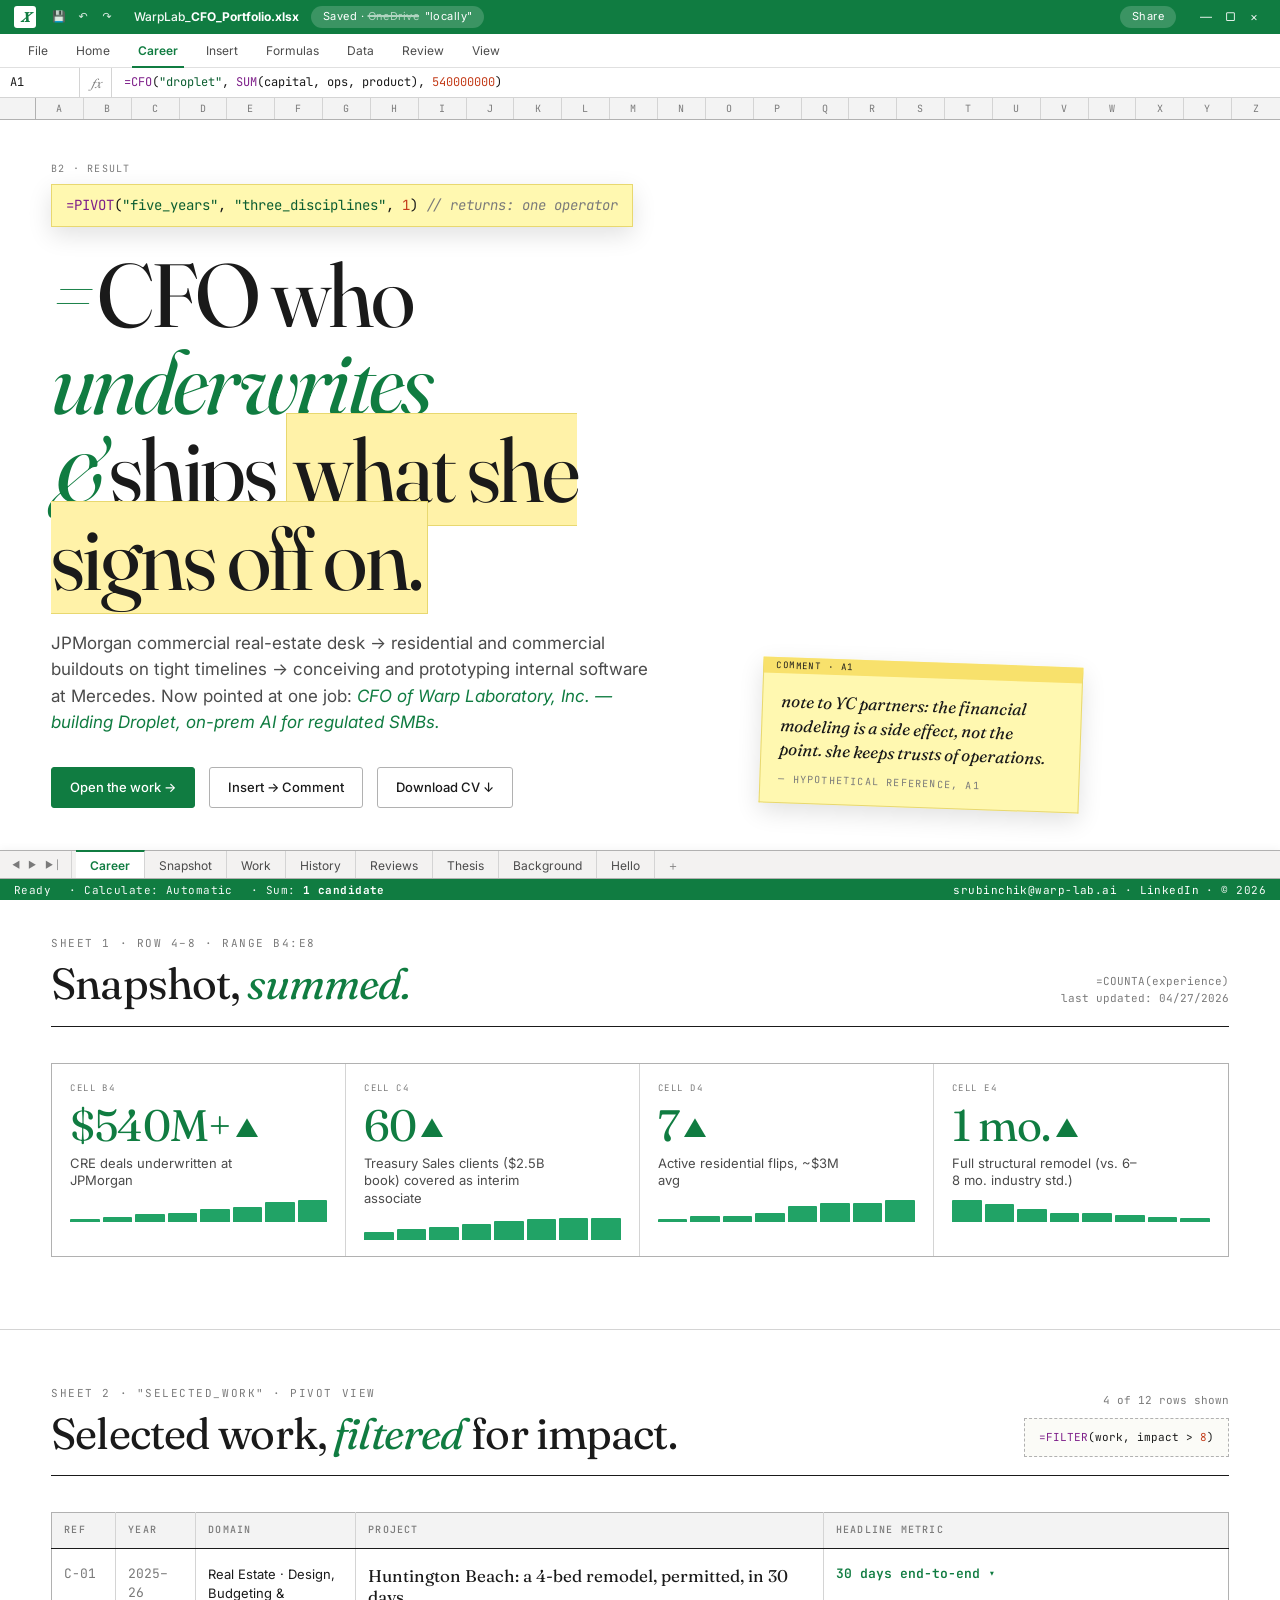
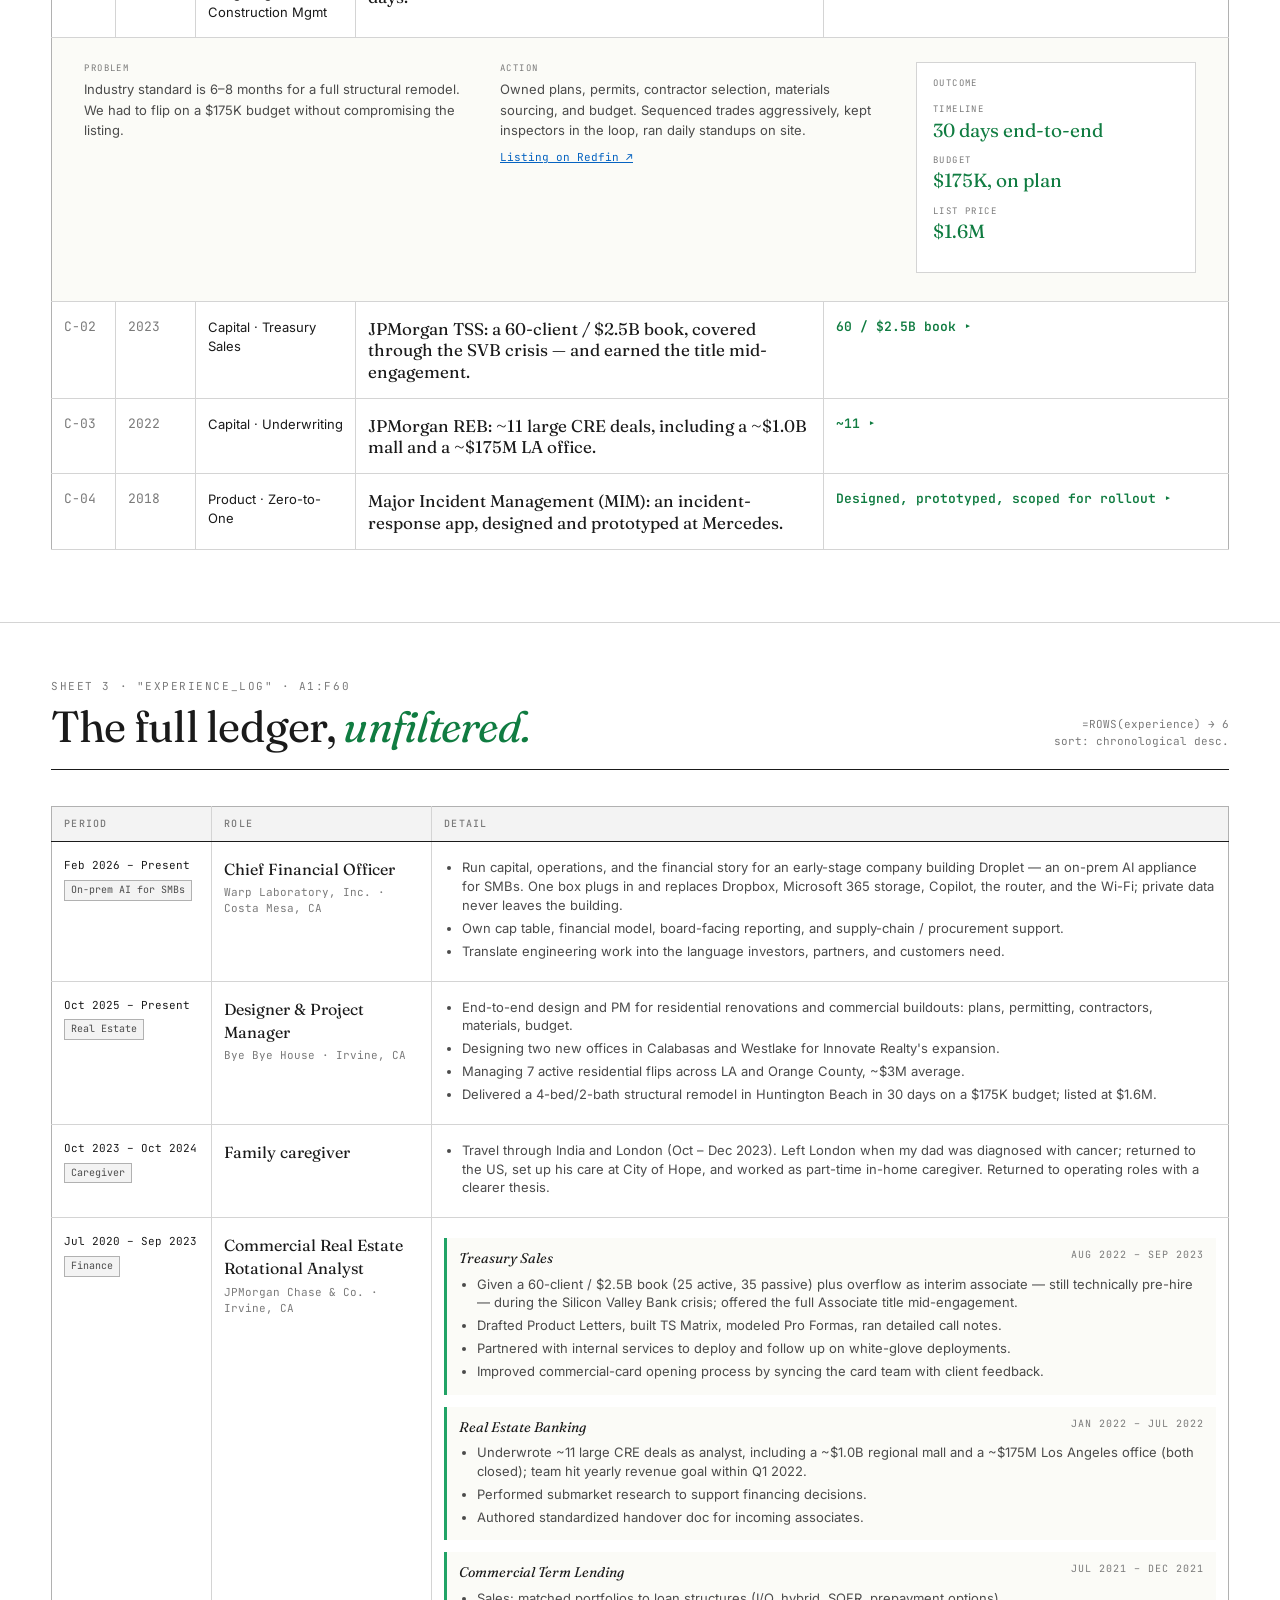
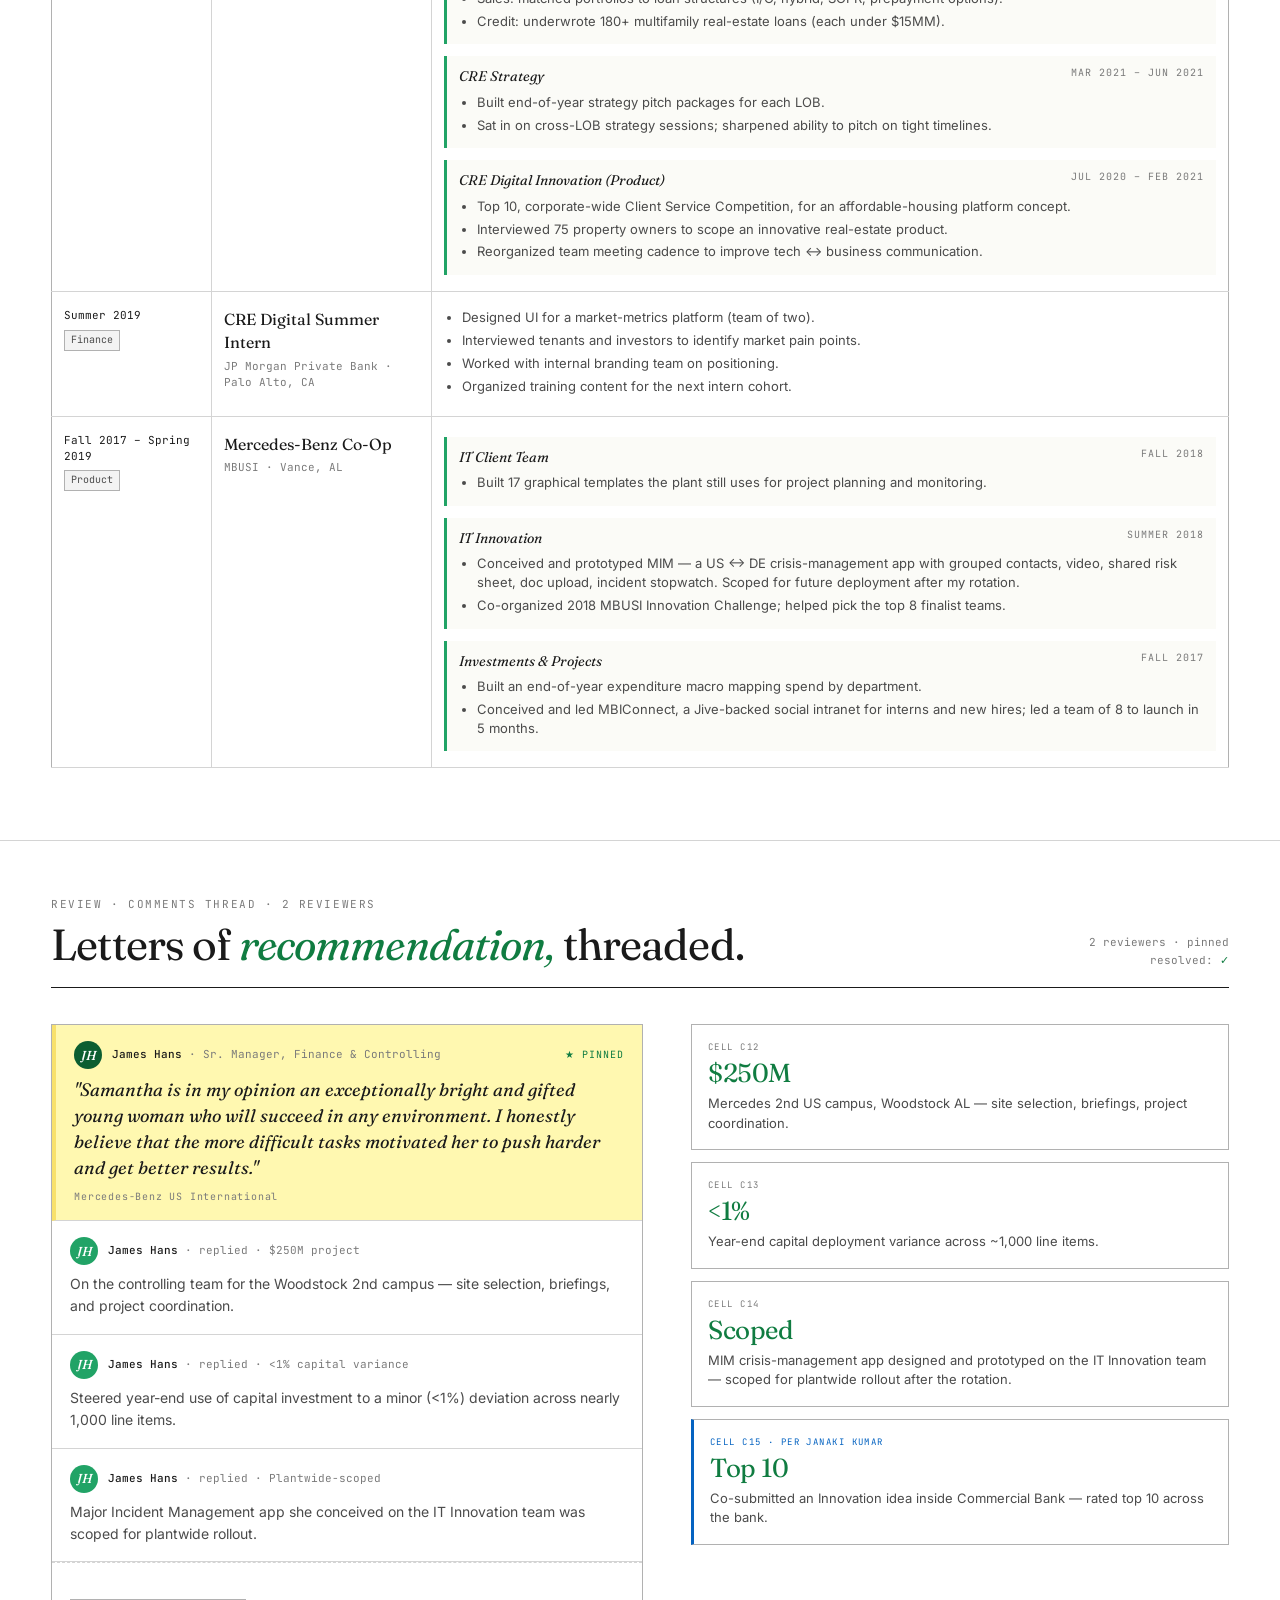
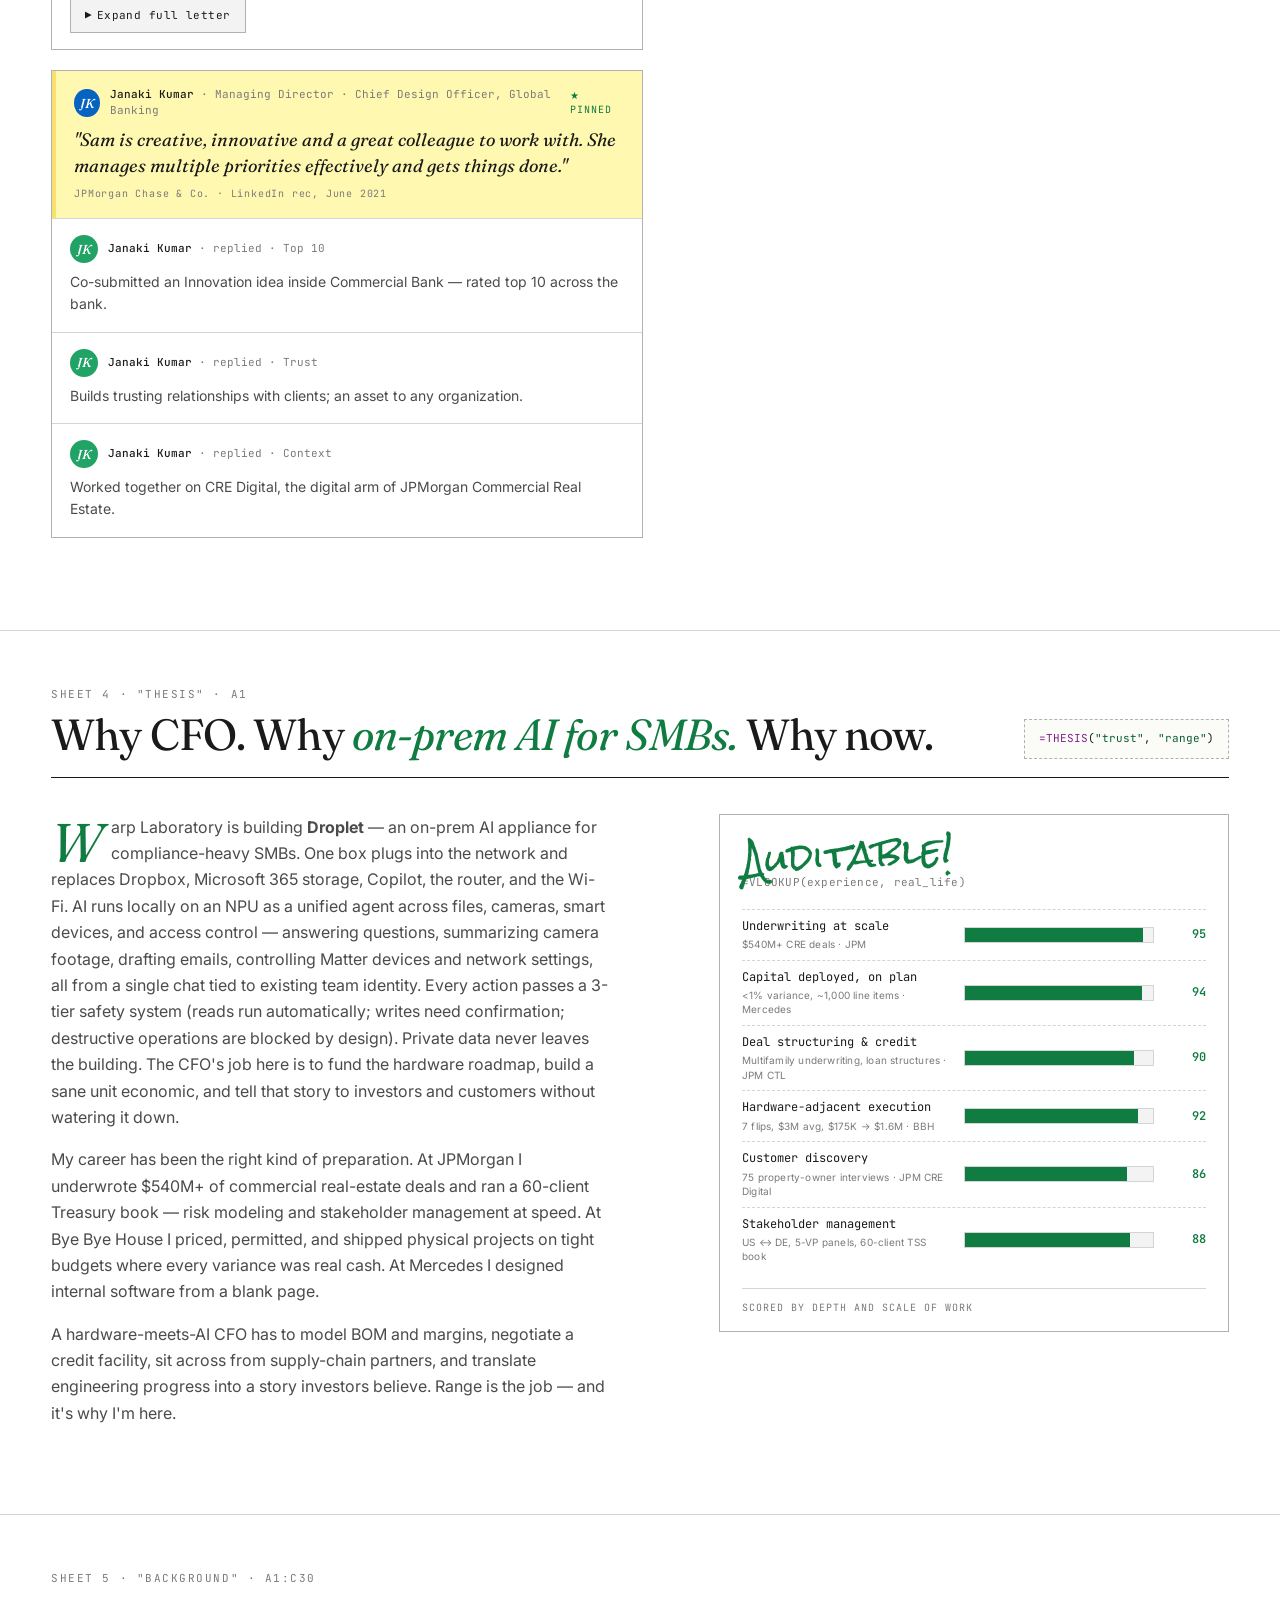
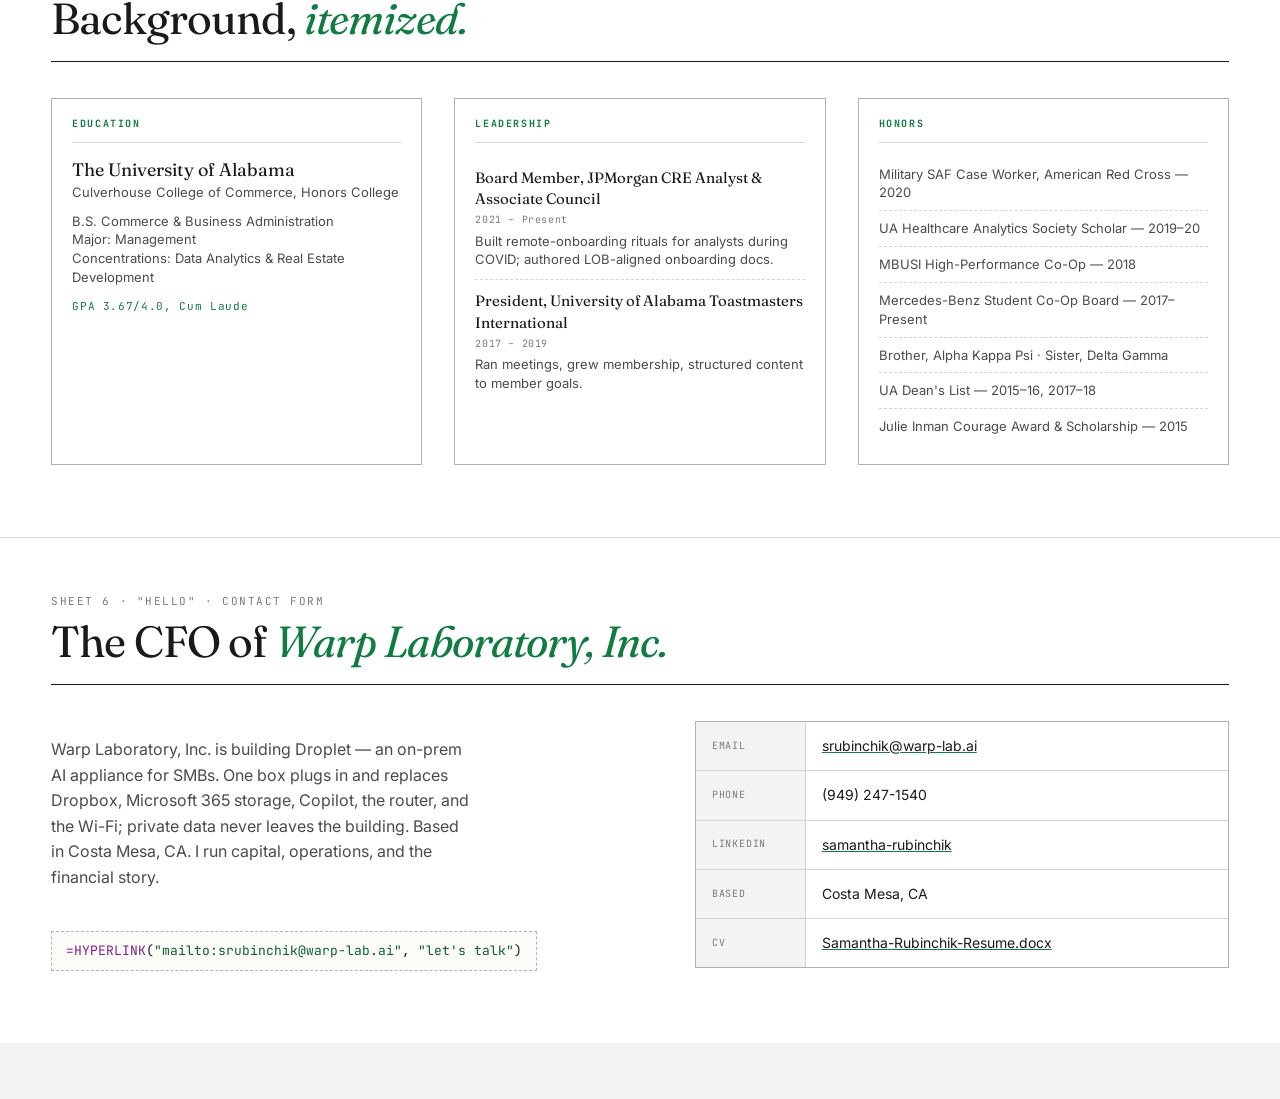
==== commit ed93c205: "Career break: relabel as 'Family caregiver'; honest narrative — Oct-Dec 2023 travel in India and Lon" ====
--- a/index.html
+++ b/index.html
@@ -27,7 +27,7 @@
      The whole resume is in this one file (~36 KB), crawlable by any bot,
      instantly visible on first paint, and works fine without JavaScript.
      One small inline <script> at the bottom highlights the active sheet tab as you scroll. -->
-<div id="root"><div class="app"><div class="titlebar"><div class="left"><span class="xicon">𝑿</span><div class="qat"><span title="Save">💾</span><span title="Undo">↶</span><span title="Redo">↷</span></div><span class="file">WarpLab_<b>CFO_Portfolio.xlsx</b></span><span class="pill">Saved · <s class="strike">OneDrive</s> "locally"</span></div><div class="right"><span class="pill">Share</span><div class="winbtns"><span>—</span><span>▢</span><span>×</span></div></div></div><div class="ribbon"><div class="ribbon-tab">File</div><div class="ribbon-tab">Home</div><div class="ribbon-tab active">Career</div><div class="ribbon-tab">Insert</div><div class="ribbon-tab">Formulas</div><div class="ribbon-tab">Data</div><div class="ribbon-tab">Review</div><div class="ribbon-tab">View</div></div><div class="formulabar"><div class="namebox">A1</div><div class="fx">𝑓𝑥</div><div class="formula"><span class="fn">=CFO</span>(<span class="str">"droplet"</span>, <span class="fn">SUM</span>(capital, ops, product), <span class="num">540000000</span>)</div></div><div class="colheaders"><div class="corner"></div><div class="col">A</div><div class="col">B</div><div class="col">C</div><div class="col">D</div><div class="col">E</div><div class="col">F</div><div class="col">G</div><div class="col">H</div><div class="col">I</div><div class="col">J</div><div class="col">K</div><div class="col">L</div><div class="col">M</div><div class="col">N</div><div class="col">O</div><div class="col">P</div><div class="col">Q</div><div class="col">R</div><div class="col">S</div><div class="col">T</div><div class="col">U</div><div class="col">V</div><div class="col">W</div><div class="col">X</div><div class="col">Y</div><div class="col">Z</div></div><div class="sheet"><header class="hero" id="top"><div class="page"><div class="hero-grid"><div class="hero-cell"><div class="cell-coords">B2 · result</div><div class="hero-formula"><span class="fn">=PIVOT</span>(<span class="str">"five_years"</span>, <span class="str">"three_disciplines"</span>, <span class="num">1</span>)<span class="com">// returns: one operator</span></div><h1><span class="equals">=</span>CFO who <em>underwrites</em><br><span class="equals">&amp;</span>ships <span class="hl">what she signs off on.</span></h1><p class="hero-thesis">JPMorgan commercial real-estate desk → residential and commercial buildouts on tight timelines → conceiving and prototyping internal software at Mercedes. Now pointed at one job: <em>CFO of Warp Laboratory, Inc. — building Droplet, on-prem AI for regulated SMBs.</em></p><div class="hero-cta"><a class="btn" href="#work">Open the work →</a><a class="btn btn-ghost" href="#contact">Insert → Comment</a><a class="btn btn-ghost" href="Samantha-Rubinchik-Resume.docx" download="">Download CV ↓</a></div></div><div><div class="sticky">note to YC partners: the financial<br>modeling is a side effect, not the<br>point. she keeps trusts of <em>operations.</em><span class="author">— hypothetical reference, A1</span></div></div></div></div></header><section id="snapshot"><div class="page"><div class="section-head"><div><div class="ref">Sheet 1 · row 4–8 · range B4:E8</div><h2>Snapshot, <em>summed.</em></h2></div><div class="meta"><div>=COUNTA(experience)</div><div>last updated: 04/27/2026</div></div></div><div class="kpi-grid"><div class="kpi"><div class="ref-tag">Cell B4</div><div class="val">$540M+<span class="arrow">▲</span></div><div class="lbl">CRE deals underwritten at JPMorgan</div><div class="spark"><i style="height: 3.3px;"></i><i style="height: 5.5px;"></i><i style="height: 7.7px;"></i><i style="height: 8.8px;"></i><i style="height: 13.2px;"></i><i style="height: 15.4px;"></i><i style="height: 19.8px;"></i><i style="height: 22px;"></i></div></div><div class="kpi"><div class="ref-tag">Cell C4</div><div class="val">60<span class="arrow">▲</span></div><div class="lbl">Treasury Sales clients ($2.5B book) covered as interim associate</div><div class="spark"><i style="height: 8.06667px;"></i><i style="height: 10.2667px;"></i><i style="height: 12.8333px;"></i><i style="height: 15.4px;"></i><i style="height: 18.3333px;"></i><i style="height: 20.1667px;"></i><i style="height: 21.2667px;"></i><i style="height: 22px;"></i></div></div><div class="kpi"><div class="ref-tag">Cell D4</div><div class="val">7<span class="arrow">▲</span></div><div class="lbl">Active residential flips, ~$3M avg</div><div class="spark"><i style="height: 3.14286px;"></i><i style="height: 6.28571px;"></i><i style="height: 6.28571px;"></i><i style="height: 9.42857px;"></i><i style="height: 15.7143px;"></i><i style="height: 18.8571px;"></i><i style="height: 18.8571px;"></i><i style="height: 22px;"></i></div></div><div class="kpi"><div class="ref-tag">Cell E4</div><div class="val">1 mo.<span class="arrow">▲</span></div><div class="lbl">Full structural remodel (vs. 6–8 mo. industry std.)</div><div class="spark"><i style="height: 22px;"></i><i style="height: 17.6px;"></i><i style="height: 13.2px;"></i><i style="height: 8.8px;"></i><i style="height: 8.8px;"></i><i style="height: 6.6px;"></i><i style="height: 5.28px;"></i><i style="height: 4.4px;"></i></div></div></div></div></section><section id="work"><div class="page"><div class="section-head"><div><div class="ref">Sheet 2 · "selected_work" · pivot view</div><h2>Selected work, <em>filtered</em> for impact.</h2></div><div class="meta"><div>4 of 12 rows shown</div><div class="cell-equation" style="margin-top: 8px; font-size: 11px;"><span class="fn">=FILTER</span>(work, impact &gt; <span class="num">8</span>)</div></div></div><table class="case-table"><thead><tr><th>Ref</th><th>Year</th><th>Domain</th><th>Project</th><th>Headline metric</th></tr></thead><tbody><tr class="is-open"><td class="id-col">C-01</td><td class="year-col">2025–26</td><td class="tag-col">Real Estate · Design, Budgeting &amp; Construction Mgmt</td><td class="title-col">Huntington Beach: a 4-bed remodel, permitted, in 30 days.</td><td class="metric-col">30 days end-to-end</td></tr><tr class="case-row-detail"><td colspan="5"><div class="grid"><div><div class="lbl">Problem</div><p>Industry standard is 6–8 months for a full structural remodel. We had to flip on a $175K budget without compromising the listing.</p></div><div><div class="lbl">Action</div><p>Owned plans, permits, contractor selection, materials sourcing, and budget. Sequenced trades aggressively, kept inspectors in the loop, ran daily standups on site.</p><a class="extlink" href="https://www.redfin.com/CA/Huntington-Beach/10121-Kukui-Dr-92646/home/3815561" target="_blank" rel="noreferrer">Listing on Redfin ↗</a></div><div class="out-card"><div class="lbl" style="margin-bottom: 10px;">Outcome</div><dl><dt>Timeline</dt><dd>30 days end-to-end</dd><dt>Budget</dt><dd>$175K, on plan</dd><dt>List price</dt><dd>$1.6M</dd></dl></div></div></td></tr><tr><td class="id-col">C-02</td><td class="year-col">2023</td><td class="tag-col">Capital · Treasury Sales</td><td class="title-col">JPMorgan TSS: a 60-client / $2.5B book, covered through the SVB crisis — and earned the title mid-engagement.</td><td class="metric-col">60 / $2.5B book</td></tr><tr class="case-row-detail"><td colspan="5"><div class="grid"><div><div class="lbl">Problem</div><p>Silicon Valley Bank collapsed in March 2023 and the senior associate on the desk stepped away. Sixty Treasury Sales relationships ($2.5B in coverage) needed full coverage on no-notice, with deployments and client questions in flight.</p></div><div><div class="lbl">Action</div><p>Took the 60-client / $2.5B book (25 active, 35 passive) plus overflow as interim associate — still technically pre-hire. Drafted Product Letters, built the TS Matrix, modeled Pro Formas, kept detailed call notes, and partnered with internal services on white-glove deployments. JPMorgan offered the full Associate title in the middle of the engagement.</p></div><div class="out-card"><div class="lbl" style="margin-bottom: 10px;">Outcome</div><dl><dt>Clients covered</dt><dd>60 / $2.5B book</dd><dt>Mid-engagement</dt><dd>Offered full Associate title</dd><dt>Context</dt><dd>SVB crisis, March 2023</dd></dl></div></div></td></tr><tr><td class="id-col">C-03</td><td class="year-col">2022</td><td class="tag-col">Capital · Underwriting</td><td class="title-col">JPMorgan REB: ~11 large CRE deals, including a ~$1.0B mall and a ~$175M LA office.</td><td class="metric-col">~11</td></tr><tr class="case-row-detail"><td colspan="5"><div class="grid"><div><div class="lbl">Problem</div><p>Real Estate Banking team needed to clear an annual revenue target while maintaining underwriting discipline across a varied submarket book.</p></div><div><div class="lbl">Action</div><p>Underwrote ~11 large CRE deals as analyst, including a ~$1.0B regional mall and a ~$175M Los Angeles office (both closed). Operated in the team's underwriting models and learned them, ran submarket research, drafted credit memos, and authored a handover doc the next class of associates still uses.</p></div><div class="out-card"><div class="lbl" style="margin-bottom: 10px;">Outcome</div><dl><dt>Deals underwritten</dt><dd>~11</dd><dt>Two biggest of my rotation</dt><dd>~$1.0B mall · ~$175M LA office</dd><dt>Team's yearly goal</dt><dd>Hit by end of Q1</dd></dl></div></div></td></tr><tr><td class="id-col">C-04</td><td class="year-col">2018</td><td class="tag-col">Product · Zero-to-One</td><td class="title-col">Major Incident Management (MIM): an incident-response app, designed and prototyped at Mercedes.</td><td class="metric-col">Designed, prototyped, scoped for rollout</td></tr><tr class="case-row-detail"><td colspan="5"><div class="grid"><div><div class="lbl">Problem</div><p>Crisis communication between MBUSI (Alabama) and Mercedes Germany was scattered across email, phone, and shared drives during major incidents.</p></div><div><div class="lbl">Action</div><p>Conceived and specified the Major Incident Management app — grouped contacts, embedded video, shared risk sheet, document upload, incident stopwatch. Took it from concept through prototype and stakeholder review; it was being scoped for future deployment after I left the program.</p></div><div class="out-card"><div class="lbl" style="margin-bottom: 10px;">Outcome</div><dl><dt>Status</dt><dd>Designed, prototyped, scoped for rollout</dd><dt>Scope</dt><dd>US ↔ DE crisis coordination</dd></dl></div></div></td></tr></tbody></table></div></section><section id="timeline"><div class="page"><div class="section-head"><div><div class="ref">Sheet 3 · "experience_log" · A1:F60</div><h2>The full ledger, <em>unfiltered.</em></h2></div><div class="meta"><div>=ROWS(experience) → 6</div><div>sort: chronological desc.</div></div></div><table class="tl-table"><thead><tr><th>Period</th><th>Role</th><th>Detail</th></tr></thead><tbody><tr class="tl-row"><td class="tl-when-col">Feb 2026 – Present<div><span class="kind">On-prem AI for SMBs</span></div></td><td class="tl-role-col"><div class="role">Chief Financial Officer</div><div class="org">Warp Laboratory, Inc. · Costa Mesa, CA</div></td><td><ul class="tl-bullets"><li>Run capital, operations, and the financial story for an early-stage company building Droplet — an on-prem AI appliance for SMBs. One box plugs in and replaces Dropbox, Microsoft 365 storage, Copilot, the router, and the Wi-Fi; private data never leaves the building.</li><li>Own cap table, financial model, board-facing reporting, and supply-chain / procurement support.</li><li>Translate engineering work into the language investors, partners, and customers need.</li></ul></td></tr><tr class="tl-row"><td class="tl-when-col">Oct 2025 – Present<div><span class="kind">Real Estate</span></div></td><td class="tl-role-col"><div class="role">Designer &amp; Project Manager</div><div class="org">Bye Bye House · Irvine, CA</div></td><td><ul class="tl-bullets"><li>End-to-end design and PM for residential renovations and commercial buildouts: plans, permitting, contractors, materials, budget.</li><li>Designing two new offices in Calabasas and Westlake for Innovate Realty's expansion.</li><li>Managing 7 active residential flips across LA and Orange County, ~$3M average.</li><li>Delivered a 4-bed/2-bath structural remodel in Huntington Beach in 30 days on a $175K budget; listed at $1.6M.</li></ul></td></tr><tr class="tl-row"><td class="tl-when-col">Oct 2023 – Oct 2024<div><span class="kind">Break</span></div></td><td class="tl-role-col"><div class="role">Career break — India &amp; London</div></td><td><ul class="tl-bullets"><li>Lived abroad. Reset, traveled, returned with a clearer thesis on operating roles.</li></ul></td></tr><tr class="tl-row"><td class="tl-when-col">Jul 2020 – Sep 2023<div><span class="kind">Finance</span></div></td><td class="tl-role-col"><div class="role">Commercial Real Estate Rotational Analyst</div><div class="org">JPMorgan Chase &amp; Co. · Irvine, CA</div></td><td><div class="tl-rotation"><div class="tl-rot-head"><span class="tl-rot-name">Treasury Sales</span><span class="tl-rot-span">Aug 2022 – Sep 2023</span></div><ul class="tl-bullets"><li>Given a 60-client / $2.5B book (25 active, 35 passive) plus overflow as interim associate — still technically pre-hire — during the Silicon Valley Bank crisis; offered the full Associate title mid-engagement.</li><li>Drafted Product Letters, built TS Matrix, modeled Pro Formas, ran detailed call notes.</li><li>Partnered with internal services to deploy and follow up on white-glove deployments.</li><li>Improved commercial-card opening process by syncing the card team with client feedback.</li></ul></div><div class="tl-rotation"><div class="tl-rot-head"><span class="tl-rot-name">Real Estate Banking</span><span class="tl-rot-span">Jan 2022 – Jul 2022</span></div><ul class="tl-bullets"><li>Underwrote ~11 large CRE deals as analyst, including a ~$1.0B regional mall and a ~$175M Los Angeles office (both closed); team hit yearly revenue goal within Q1 2022.</li><li>Performed submarket research to support financing decisions.</li><li>Authored standardized handover doc for incoming associates.</li></ul></div><div class="tl-rotation"><div class="tl-rot-head"><span class="tl-rot-name">Commercial Term Lending</span><span class="tl-rot-span">Jul 2021 – Dec 2021</span></div><ul class="tl-bullets"><li>Sales: matched portfolios to loan structures (I/O, hybrid, SOFR, prepayment options).</li><li>Credit: underwrote 180+ multifamily real-estate loans (each under $15MM).</li></ul></div><div class="tl-rotation"><div class="tl-rot-head"><span class="tl-rot-name">CRE Strategy</span><span class="tl-rot-span">Mar 2021 – Jun 2021</span></div><ul class="tl-bullets"><li>Built end-of-year strategy pitch packages for each LOB.</li><li>Sat in on cross-LOB strategy sessions; sharpened ability to pitch on tight timelines.</li></ul></div><div class="tl-rotation"><div class="tl-rot-head"><span class="tl-rot-name">CRE Digital Innovation (Product)</span><span class="tl-rot-span">Jul 2020 – Feb 2021</span></div><ul class="tl-bullets"><li>Top 10, corporate-wide Client Service Competition, for an affordable-housing platform concept.</li><li>Interviewed 75 property owners to scope an innovative real-estate product.</li><li>Reorganized team meeting cadence to improve tech ↔ business communication.</li></ul></div></td></tr><tr class="tl-row"><td class="tl-when-col">Summer 2019<div><span class="kind">Finance</span></div></td><td class="tl-role-col"><div class="role">CRE Digital Summer Intern</div><div class="org">JP Morgan Private Bank · Palo Alto, CA</div></td><td><ul class="tl-bullets"><li>Designed UI for a market-metrics platform (team of two).</li><li>Interviewed tenants and investors to identify market pain points.</li><li>Worked with internal branding team on positioning.</li><li>Organized training content for the next intern cohort.</li></ul></td></tr><tr class="tl-row"><td class="tl-when-col">Fall 2017 – Spring 2019<div><span class="kind">Product</span></div></td><td class="tl-role-col"><div class="role">Mercedes-Benz Co-Op</div><div class="org">MBUSI · Vance, AL</div></td><td><div class="tl-rotation"><div class="tl-rot-head"><span class="tl-rot-name">IT Client Team</span><span class="tl-rot-span">Fall 2018</span></div><ul class="tl-bullets"><li>Built 17 graphical templates the plant still uses for project planning and monitoring.</li></ul></div><div class="tl-rotation"><div class="tl-rot-head"><span class="tl-rot-name">IT Innovation</span><span class="tl-rot-span">Summer 2018</span></div><ul class="tl-bullets"><li>Conceived and prototyped MIM — a US ↔ DE crisis-management app with grouped contacts, video, shared risk sheet, doc upload, incident stopwatch. Scoped for future deployment after my rotation.</li><li>Co-organized 2018 MBUSI Innovation Challenge; helped pick the top 8 finalist teams.</li></ul></div><div class="tl-rotation"><div class="tl-rot-head"><span class="tl-rot-name">Investments &amp; Projects</span><span class="tl-rot-span">Fall 2017</span></div><ul class="tl-bullets"><li>Built an end-of-year expenditure macro mapping spend by department.</li><li>Conceived and led MBIConnect, a Jive-backed social intranet for interns and new hires; led a team of 8 to launch in 5 months.</li></ul></div></td></tr></tbody></table></div></section><section id="recommendation"><div class="page"><div class="section-head"><div><div class="ref">Review · Comments thread · 2 reviewers</div><h2>Letters of <em>recommendation,</em> threaded.</h2></div><div class="meta"><div>2 reviewers · pinned</div><div>resolved: <span style="color: var(--xl-green);">✓</span></div></div></div><div class="rec"><div><div class="rec-thread" style="margin-bottom: 20px;"><div class="rec-comment pinned"><div class="head"><span class="avatar">JH</span><span><span class="name">James Hans</span> · <span class="role">Sr. Manager, Finance &amp; Controlling</span></span><span class="pin">★ pinned</span></div><div class="body">"Samantha is in my opinion an exceptionally bright and gifted young woman who will succeed in any environment. I honestly believe that the more difficult tasks motivated her to push harder and get better results."</div><div style="margin-top: 8px; font-family: 'JetBrains Mono', monospace; font-size: 10px; color: var(--ink-mute); letter-spacing: 0.08em;">Mercedes-Benz US International</div></div><div class="rec-comment normal"><div class="head"><span class="avatar" style="background: var(--xl-green-light);">JH</span><span><span class="name">James Hans</span> · replied · <span class="mono">$250M project</span></span></div><div class="body">On the controlling team for the Woodstock 2nd campus — site selection, briefings, and project coordination.</div></div><div class="rec-comment normal"><div class="head"><span class="avatar" style="background: var(--xl-green-light);">JH</span><span><span class="name">James Hans</span> · replied · <span class="mono">&lt;1% capital variance</span></span></div><div class="body">Steered year-end use of capital investment to a minor (&lt;1%) deviation across nearly 1,000 line items.</div></div><div class="rec-comment normal"><div class="head"><span class="avatar" style="background: var(--xl-green-light);">JH</span><span><span class="name">James Hans</span> · replied · <span class="mono">Plantwide-scoped</span></span></div><div class="body">Major Incident Management app she conceived on the IT Innovation team was scoped for plantwide rollout.</div></div><details class="rec-comment normal rec-details" style="border-top: 1px dashed var(--grid);"><summary class="rec-toggle">Expand full letter</summary><div class="rec-full"><p>It is my pleasure to provide this recommendation for Samantha Rubinchik. I first met Samantha at a career fair on the campus of the University of Alabama. I attended the fair to recruit for positions in the Mercedes-Benz US International co-op program, and toward the end of a long day was approached by a very confident young woman with an impressive knowledge of Daimler AG and the production plant in Tuscaloosa. While her introduction was excellent, the substance of our conversation was quite impressive — she demonstrated that she understood the financial concepts and critical thinking that would make her a valued team member.</p><p>She excelled in the formal interview process and accepted the offer to join our program. I requested that she start her first rotation in my team and assigned her to the standard co-op task set. Very quickly she started to excel at her work and actively asked to be more involved and have additional tasks, showing high initiative.</p><p>She supported the process of steering the year-end use of capital investment to a minor (&lt;1%) deviation by contacting the project teams to forecast what the spending per project line item would be at the close of the fiscal year. She worked extremely diligently and at one point actually had feedback on all ~1,000 project line items. This required her to get answers from Technical Managers and Project Leaders, which she did in a highly professional manner.</p><p>During her term, Mercedes-Benz US International was also involved in real estate purchases of several parcels of land for the site of our 2nd US campus in Woodstock, Alabama. This was a $250,000,000 project under my leadership. Samantha assisted me in multiple facets including analysis of site selection alternatives, creation of management briefings, and overall coordination of project meetings. Her private real estate experience and knowledge of the real estate world was a key success factor for the overall project (first operation, January 2019).</p><p>In addition, Samantha was allowed to facilitate the Investment and Project Controlling weekly team meetings. She accompanied me to the Career Fair to represent the best and brightest of the Mercedes-Benz US International Co-Op program, and to multiple speaking engagements at the University of Alabama, creating innovative and appealing presentation materials on her own with minimal guidance from me.</p><p>Samantha is in my opinion an exceptionally bright and gifted young woman who will succeed in any environment. I honestly believe that the more difficult tasks motivated her to push harder and get better results.</p><p>I was recently promoted to Sr. Manager of the Controlling team. During the selection process, Samantha challenged me on why I wanted the job, and what I was going to do with the department. These conversations proved invaluable to me during the actual interview process with a panel of 5 vice presidents and directors, where many similar questions were posed.</p><p>If your program is looking for superior candidates with a record of achievement, Samantha is an exceptional choice. She rises to any challenge facing her and pushes herself to learn what she needs for the overall success of the task. As I expected, she has quickly gained attention in the IT Department on the IT Innovation team with her Major Incident Management App that will be deployed plantwide. Samantha is also a team player — she created long-term relationships with several of our German interns and worked beyond my area to create a concept for a social network platform for interns and co-ops; along with some other students, this idea was implemented and is being used by all of our co-ops and interns.</p><p>To conclude, I would like to restate my strong recommendation for Samantha Rubinchik. She is an extraordinary asset to my organization and I feel strongly she would benefit any organization in which she works.</p><div class="rec-sign"><div>Best regards,</div><div><b>James Hans</b> · Sr. Manager, Finance &amp; Controlling · Mercedes-Benz US International</div><div style="margin-top: 8px;"><a href="SR-Letter-of-Recommendation-James-Hans.docx" download="" style="color: var(--link);">Download original ↓</a></div></div></div></details></div><div class="rec-thread" style="margin-bottom: 20px;"><div class="rec-comment pinned"><div class="head"><span class="avatar" style="background: rgb(5, 99, 193);">JK</span><span><span class="name">Janaki Kumar</span> · <span class="role">Managing Director · Chief Design Officer, Global Banking</span></span><span class="pin">★ pinned</span></div><div class="body">"Sam is creative, innovative and a great colleague to work with. She manages multiple priorities effectively and gets things done."</div><div style="margin-top: 8px; font-family: 'JetBrains Mono', monospace; font-size: 10px; color: var(--ink-mute); letter-spacing: 0.08em;">JPMorgan Chase &amp; Co. · LinkedIn rec, June 2021</div></div><div class="rec-comment normal"><div class="head"><span class="avatar" style="background: var(--xl-green-light);">JK</span><span><span class="name">Janaki Kumar</span> · replied · <span class="mono">Top 10</span></span></div><div class="body">Co-submitted an Innovation idea inside Commercial Bank — rated top 10 across the bank.</div></div><div class="rec-comment normal"><div class="head"><span class="avatar" style="background: var(--xl-green-light);">JK</span><span><span class="name">Janaki Kumar</span> · replied · <span class="mono">Trust</span></span></div><div class="body">Builds trusting relationships with clients; an asset to any organization.</div></div><div class="rec-comment normal"><div class="head"><span class="avatar" style="background: var(--xl-green-light);">JK</span><span><span class="name">Janaki Kumar</span> · replied · <span class="mono">Context</span></span></div><div class="body">Worked together on CRE Digital, the digital arm of JPMorgan Commercial Real Estate.</div></div></div></div><div><div class="rec-stats"><div class="rec-stat"><div class="ref-tag">cell C12</div><div class="val">$250M</div><div class="desc">Mercedes 2nd US campus, Woodstock AL — site selection, briefings, project coordination.</div></div><div class="rec-stat"><div class="ref-tag">cell C13</div><div class="val">&lt;1%</div><div class="desc">Year-end capital deployment variance across ~1,000 line items.</div></div><div class="rec-stat"><div class="ref-tag">cell C14</div><div class="val">Scoped</div><div class="desc">MIM crisis-management app designed and prototyped on the IT Innovation team — scoped for plantwide rollout after the rotation.</div></div><div class="rec-stat" style="border-left: 3px solid rgb(5, 99, 193);"><div class="ref-tag" style="color: rgb(5, 99, 193);">cell C15 · per Janaki Kumar</div><div class="val">Top 10</div><div class="desc">Co-submitted an Innovation idea inside Commercial Bank — rated top 10 across the bank.</div></div></div></div></div></div></section><section id="thesis"><div class="page"><div class="section-head"><div><div class="ref">Sheet 4 · "thesis" · A1</div><h2>Why CFO. Why <em>on-prem AI for SMBs.</em> Why now.</h2></div><div class="meta"><div class="cell-equation" style="font-size: 11px;"><span class="fn">=THESIS</span>(<span class="str">"trust"</span>, <span class="str">"range"</span>)</div></div></div><div class="thesis-grid"><div class="thesis-paras"><p>Warp Laboratory is building <strong>Droplet</strong> — an on-prem AI appliance for compliance-heavy SMBs. One box plugs into the network and replaces Dropbox, Microsoft 365 storage, Copilot, the router, and the Wi-Fi. AI runs locally on an NPU as a unified agent across files, cameras, smart devices, and access control — answering questions, summarizing camera footage, drafting emails, controlling Matter devices and network settings, all from a single chat tied to existing team identity. Every action passes a 3-tier safety system (reads run automatically; writes need confirmation; destructive operations are blocked by design). Private data never leaves the building. The CFO's job here is to fund the hardware roadmap, build a sane unit economic, and tell that story to investors and customers without watering it down.</p><p>My career has been the right kind of preparation. At JPMorgan I underwrote $540M+ of commercial real-estate deals and ran a 60-client Treasury book — risk modeling and stakeholder management at speed. At Bye Bye House I priced, permitted, and shipped physical projects on tight budgets where every variance was real cash. At Mercedes I designed internal software from a blank page.</p><p>A hardware-meets-AI CFO has to model BOM and margins, negotiate a credit facility, sit across from supply-chain partners, and translate engineering progress into a story investors believe. Range is the job — and it's why I'm here.</p></div><div class="bar-chart"><h4 class="scrawl" style="color: rgb(61, 121, 71); font-size: 32px; height: 32px; font-family: 'Permanent Marker';">Auditable!</h4><div class="subt" style="font-family: 'JetBrains Mono', monospace; font-size: 11px; letter-spacing: 0.02em;">=VLOOKUP(experience, real_life)</div><div class="bar-row" style="grid-template-columns: 210px 1fr 40px;"><span class="name" title="$540M+ CRE deals · JPM">Underwriting at scale<span style="display: block; font-family: Inter, sans-serif; font-size: 10px; color: var(--ink-mute); letter-spacing: 0.02em; margin-top: 2px; font-weight: 400; text-transform: none;">$540M+ CRE deals · JPM</span></span><div class="bar"><div class="fill" style="width: 95%;"></div></div><span class="v">95</span></div><div class="bar-row" style="grid-template-columns: 210px 1fr 40px;"><span class="name" title="&lt;1% variance, ~1,000 line items · Mercedes">Capital deployed, on plan<span style="display: block; font-family: Inter, sans-serif; font-size: 10px; color: var(--ink-mute); letter-spacing: 0.02em; margin-top: 2px; font-weight: 400; text-transform: none;">&lt;1% variance, ~1,000 line items · Mercedes</span></span><div class="bar"><div class="fill" style="width: 94%;"></div></div><span class="v">94</span></div><div class="bar-row" style="grid-template-columns: 210px 1fr 40px;"><span class="name" title="Multifamily underwriting, loan structures · JPM CTL">Deal structuring &amp; credit<span style="display: block; font-family: Inter, sans-serif; font-size: 10px; color: var(--ink-mute); letter-spacing: 0.02em; margin-top: 2px; font-weight: 400; text-transform: none;">Multifamily underwriting, loan structures · JPM CTL</span></span><div class="bar"><div class="fill" style="width: 90%;"></div></div><span class="v">90</span></div><div class="bar-row" style="grid-template-columns: 210px 1fr 40px;"><span class="name" title="7 flips, $3M avg, $175K → $1.6M · BBH">Hardware-adjacent execution<span style="display: block; font-family: Inter, sans-serif; font-size: 10px; color: var(--ink-mute); letter-spacing: 0.02em; margin-top: 2px; font-weight: 400; text-transform: none;">7 flips, $3M avg, $175K → $1.6M · BBH</span></span><div class="bar"><div class="fill" style="width: 92%;"></div></div><span class="v">92</span></div><div class="bar-row" style="grid-template-columns: 210px 1fr 40px;"><span class="name" title="75 property-owner interviews · JPM CRE Digital">Customer discovery<span style="display: block; font-family: Inter, sans-serif; font-size: 10px; color: var(--ink-mute); letter-spacing: 0.02em; margin-top: 2px; font-weight: 400; text-transform: none;">75 property-owner interviews · JPM CRE Digital</span></span><div class="bar"><div class="fill" style="width: 86%;"></div></div><span class="v">86</span></div><div class="bar-row" style="grid-template-columns: 210px 1fr 40px;"><span class="name" title="US ↔ DE, 5-VP panels, 60-client TSS book">Stakeholder management<span style="display: block; font-family: Inter, sans-serif; font-size: 10px; color: var(--ink-mute); letter-spacing: 0.02em; margin-top: 2px; font-weight: 400; text-transform: none;">US ↔ DE, 5-VP panels, 60-client TSS book</span></span><div class="bar"><div class="fill" style="width: 88%;"></div></div><span class="v">88</span></div><div class="chart-legend">scored by depth and scale of work</div></div></div></div></section><section id="edu"><div class="page"><div class="section-head"><div><div class="ref">Sheet 5 · "background" · A1:C30</div><h2>Background, <em>itemized.</em></h2></div></div><div class="three-col"><div class="panel"><h3>Education</h3><div class="edu-school">The University of Alabama</div><div class="edu-detail">Culverhouse College of Commerce, Honors College</div><div class="edu-detail" style="margin-top: 10px;">B.S. Commerce &amp; Business Administration</div><div class="edu-detail">Major: Management</div><div class="edu-detail">Concentrations: Data Analytics &amp; Real Estate Development</div><div class="edu-mono">GPA 3.67/4.0, Cum Laude</div></div><div class="panel"><h3>Leadership</h3><div class="lead-item"><div class="lead-title">Board Member, JPMorgan CRE Analyst &amp; Associate Council</div><div class="lead-span">2021 – Present</div><p class="lead-notes">Built remote-onboarding rituals for analysts during COVID; authored LOB-aligned onboarding docs.</p></div><div class="lead-item"><div class="lead-title">President, University of Alabama Toastmasters International</div><div class="lead-span">2017 – 2019</div><p class="lead-notes">Ran meetings, grew membership, structured content to member goals.</p></div></div><div class="panel"><h3>Honors</h3><ul><li>Military SAF Case Worker, American Red Cross — 2020</li><li>UA Healthcare Analytics Society Scholar — 2019–20</li><li>MBUSI High-Performance Co-Op — 2018</li><li>Mercedes-Benz Student Co-Op Board — 2017–Present</li><li>Brother, Alpha Kappa Psi · Sister, Delta Gamma</li><li>UA Dean's List — 2015–16, 2017–18</li><li>Julie Inman Courage Award &amp; Scholarship — 2015</li></ul></div></div></div></section><section id="contact"><div class="page"><div class="section-head"><div><div class="ref">Sheet 6 · "hello" · contact form</div><h2>The CFO of <em>Warp Laboratory, Inc.</em></h2></div></div><div class="contact-grid"><div><p style="max-width: 42ch; color: var(--ink-soft); font-size: 16px; line-height: 1.6;">Warp Laboratory, Inc. is building Droplet — an on-prem AI appliance for SMBs. One box plugs in and replaces Dropbox, Microsoft 365 storage, Copilot, the router, and the Wi-Fi; private data never leaves the building. Based in Costa Mesa, CA. I run capital, operations, and the financial story.</p><div class="cell-equation" style="margin-top: 24px;"><span class="fn">=HYPERLINK</span>(<span class="str">"mailto:srubinchik@warp-lab.ai"</span>, <span class="str">"let's talk"</span>)</div></div><div class="form-card"><div class="form-row"><div class="k">email</div><div class="v"><a href="mailto:srubinchik@warp-lab.ai">srubinchik@warp-lab.ai</a></div></div><div class="form-row"><div class="k">phone</div><div class="v">(949) 247-1540</div></div><div class="form-row"><div class="k">linkedin</div><div class="v"><a href="https://www.linkedin.com/in/samantha-rubinchik-8a909110a/" target="_blank" rel="noreferrer">samantha-rubinchik</a></div></div><div class="form-row"><div class="k">based</div><div class="v">Costa Mesa, CA</div></div><div class="form-row"><div class="k">cv</div><div class="v"><a href="Samantha-Rubinchik-Resume.docx" download="">Samantha-Rubinchik-Resume.docx</a></div></div></div></div></div></section></div><div class="tabbar"><a href="#top" class="active">Career</a><a href="#snapshot">Snapshot</a><a href="#work">Work</a><a href="#timeline">History</a><a href="#recommendation">Reviews</a><a href="#thesis">Thesis</a><a href="#edu">Background</a><a href="#contact">Hello</a><span class="plus">＋</span></div><div class="statusbar"><div class="left"><span>Ready</span><span>· Calculate: Automatic</span><span>· Sum: <b>1 candidate</b></span></div><div><a href="mailto:srubinchik@warp-lab.ai">srubinchik@warp-lab.ai</a>&nbsp;·&nbsp;<a href="https://www.linkedin.com/in/samantha-rubinchik-8a909110a/" target="_blank" rel="noreferrer">LinkedIn</a>&nbsp;·&nbsp;© 2026</div></div></div></div>
+<div id="root"><div class="app"><div class="titlebar"><div class="left"><span class="xicon">𝑿</span><div class="qat"><span title="Save">💾</span><span title="Undo">↶</span><span title="Redo">↷</span></div><span class="file">WarpLab_<b>CFO_Portfolio.xlsx</b></span><span class="pill">Saved · <s class="strike">OneDrive</s> "locally"</span></div><div class="right"><span class="pill">Share</span><div class="winbtns"><span>—</span><span>▢</span><span>×</span></div></div></div><div class="ribbon"><div class="ribbon-tab">File</div><div class="ribbon-tab">Home</div><div class="ribbon-tab active">Career</div><div class="ribbon-tab">Insert</div><div class="ribbon-tab">Formulas</div><div class="ribbon-tab">Data</div><div class="ribbon-tab">Review</div><div class="ribbon-tab">View</div></div><div class="formulabar"><div class="namebox">A1</div><div class="fx">𝑓𝑥</div><div class="formula"><span class="fn">=CFO</span>(<span class="str">"droplet"</span>, <span class="fn">SUM</span>(capital, ops, product), <span class="num">540000000</span>)</div></div><div class="colheaders"><div class="corner"></div><div class="col">A</div><div class="col">B</div><div class="col">C</div><div class="col">D</div><div class="col">E</div><div class="col">F</div><div class="col">G</div><div class="col">H</div><div class="col">I</div><div class="col">J</div><div class="col">K</div><div class="col">L</div><div class="col">M</div><div class="col">N</div><div class="col">O</div><div class="col">P</div><div class="col">Q</div><div class="col">R</div><div class="col">S</div><div class="col">T</div><div class="col">U</div><div class="col">V</div><div class="col">W</div><div class="col">X</div><div class="col">Y</div><div class="col">Z</div></div><div class="sheet"><header class="hero" id="top"><div class="page"><div class="hero-grid"><div class="hero-cell"><div class="cell-coords">B2 · result</div><div class="hero-formula"><span class="fn">=PIVOT</span>(<span class="str">"five_years"</span>, <span class="str">"three_disciplines"</span>, <span class="num">1</span>)<span class="com">// returns: one operator</span></div><h1><span class="equals">=</span>CFO who <em>underwrites</em><br><span class="equals">&amp;</span>ships <span class="hl">what she signs off on.</span></h1><p class="hero-thesis">JPMorgan commercial real-estate desk → residential and commercial buildouts on tight timelines → conceiving and prototyping internal software at Mercedes. Now pointed at one job: <em>CFO of Warp Laboratory, Inc. — building Droplet, on-prem AI for regulated SMBs.</em></p><div class="hero-cta"><a class="btn" href="#work">Open the work →</a><a class="btn btn-ghost" href="#contact">Insert → Comment</a><a class="btn btn-ghost" href="Samantha-Rubinchik-Resume.docx" download="">Download CV ↓</a></div></div><div><div class="sticky">note to YC partners: the financial<br>modeling is a side effect, not the<br>point. she keeps trusts of <em>operations.</em><span class="author">— hypothetical reference, A1</span></div></div></div></div></header><section id="snapshot"><div class="page"><div class="section-head"><div><div class="ref">Sheet 1 · row 4–8 · range B4:E8</div><h2>Snapshot, <em>summed.</em></h2></div><div class="meta"><div>=COUNTA(experience)</div><div>last updated: 04/27/2026</div></div></div><div class="kpi-grid"><div class="kpi"><div class="ref-tag">Cell B4</div><div class="val">$540M+<span class="arrow">▲</span></div><div class="lbl">CRE deals underwritten at JPMorgan</div><div class="spark"><i style="height: 3.3px;"></i><i style="height: 5.5px;"></i><i style="height: 7.7px;"></i><i style="height: 8.8px;"></i><i style="height: 13.2px;"></i><i style="height: 15.4px;"></i><i style="height: 19.8px;"></i><i style="height: 22px;"></i></div></div><div class="kpi"><div class="ref-tag">Cell C4</div><div class="val">60<span class="arrow">▲</span></div><div class="lbl">Treasury Sales clients ($2.5B book) covered as interim associate</div><div class="spark"><i style="height: 8.06667px;"></i><i style="height: 10.2667px;"></i><i style="height: 12.8333px;"></i><i style="height: 15.4px;"></i><i style="height: 18.3333px;"></i><i style="height: 20.1667px;"></i><i style="height: 21.2667px;"></i><i style="height: 22px;"></i></div></div><div class="kpi"><div class="ref-tag">Cell D4</div><div class="val">7<span class="arrow">▲</span></div><div class="lbl">Active residential flips, ~$3M avg</div><div class="spark"><i style="height: 3.14286px;"></i><i style="height: 6.28571px;"></i><i style="height: 6.28571px;"></i><i style="height: 9.42857px;"></i><i style="height: 15.7143px;"></i><i style="height: 18.8571px;"></i><i style="height: 18.8571px;"></i><i style="height: 22px;"></i></div></div><div class="kpi"><div class="ref-tag">Cell E4</div><div class="val">1 mo.<span class="arrow">▲</span></div><div class="lbl">Full structural remodel (vs. 6–8 mo. industry std.)</div><div class="spark"><i style="height: 22px;"></i><i style="height: 17.6px;"></i><i style="height: 13.2px;"></i><i style="height: 8.8px;"></i><i style="height: 8.8px;"></i><i style="height: 6.6px;"></i><i style="height: 5.28px;"></i><i style="height: 4.4px;"></i></div></div></div></div></section><section id="work"><div class="page"><div class="section-head"><div><div class="ref">Sheet 2 · "selected_work" · pivot view</div><h2>Selected work, <em>filtered</em> for impact.</h2></div><div class="meta"><div>4 of 12 rows shown</div><div class="cell-equation" style="margin-top: 8px; font-size: 11px;"><span class="fn">=FILTER</span>(work, impact &gt; <span class="num">8</span>)</div></div></div><table class="case-table"><thead><tr><th>Ref</th><th>Year</th><th>Domain</th><th>Project</th><th>Headline metric</th></tr></thead><tbody><tr class="is-open"><td class="id-col">C-01</td><td class="year-col">2025–26</td><td class="tag-col">Real Estate · Design, Budgeting &amp; Construction Mgmt</td><td class="title-col">Huntington Beach: a 4-bed remodel, permitted, in 30 days.</td><td class="metric-col">30 days end-to-end</td></tr><tr class="case-row-detail"><td colspan="5"><div class="grid"><div><div class="lbl">Problem</div><p>Industry standard is 6–8 months for a full structural remodel. We had to flip on a $175K budget without compromising the listing.</p></div><div><div class="lbl">Action</div><p>Owned plans, permits, contractor selection, materials sourcing, and budget. Sequenced trades aggressively, kept inspectors in the loop, ran daily standups on site.</p><a class="extlink" href="https://www.redfin.com/CA/Huntington-Beach/10121-Kukui-Dr-92646/home/3815561" target="_blank" rel="noreferrer">Listing on Redfin ↗</a></div><div class="out-card"><div class="lbl" style="margin-bottom: 10px;">Outcome</div><dl><dt>Timeline</dt><dd>30 days end-to-end</dd><dt>Budget</dt><dd>$175K, on plan</dd><dt>List price</dt><dd>$1.6M</dd></dl></div></div></td></tr><tr><td class="id-col">C-02</td><td class="year-col">2023</td><td class="tag-col">Capital · Treasury Sales</td><td class="title-col">JPMorgan TSS: a 60-client / $2.5B book, covered through the SVB crisis — and earned the title mid-engagement.</td><td class="metric-col">60 / $2.5B book</td></tr><tr class="case-row-detail"><td colspan="5"><div class="grid"><div><div class="lbl">Problem</div><p>Silicon Valley Bank collapsed in March 2023 and the senior associate on the desk stepped away. Sixty Treasury Sales relationships ($2.5B in coverage) needed full coverage on no-notice, with deployments and client questions in flight.</p></div><div><div class="lbl">Action</div><p>Took the 60-client / $2.5B book (25 active, 35 passive) plus overflow as interim associate — still technically pre-hire. Drafted Product Letters, built the TS Matrix, modeled Pro Formas, kept detailed call notes, and partnered with internal services on white-glove deployments. JPMorgan offered the full Associate title in the middle of the engagement.</p></div><div class="out-card"><div class="lbl" style="margin-bottom: 10px;">Outcome</div><dl><dt>Clients covered</dt><dd>60 / $2.5B book</dd><dt>Mid-engagement</dt><dd>Offered full Associate title</dd><dt>Context</dt><dd>SVB crisis, March 2023</dd></dl></div></div></td></tr><tr><td class="id-col">C-03</td><td class="year-col">2022</td><td class="tag-col">Capital · Underwriting</td><td class="title-col">JPMorgan REB: ~11 large CRE deals, including a ~$1.0B mall and a ~$175M LA office.</td><td class="metric-col">~11</td></tr><tr class="case-row-detail"><td colspan="5"><div class="grid"><div><div class="lbl">Problem</div><p>Real Estate Banking team needed to clear an annual revenue target while maintaining underwriting discipline across a varied submarket book.</p></div><div><div class="lbl">Action</div><p>Underwrote ~11 large CRE deals as analyst, including a ~$1.0B regional mall and a ~$175M Los Angeles office (both closed). Operated in the team's underwriting models and learned them, ran submarket research, drafted credit memos, and authored a handover doc the next class of associates still uses.</p></div><div class="out-card"><div class="lbl" style="margin-bottom: 10px;">Outcome</div><dl><dt>Deals underwritten</dt><dd>~11</dd><dt>Two biggest of my rotation</dt><dd>~$1.0B mall · ~$175M LA office</dd><dt>Team's yearly goal</dt><dd>Hit by end of Q1</dd></dl></div></div></td></tr><tr><td class="id-col">C-04</td><td class="year-col">2018</td><td class="tag-col">Product · Zero-to-One</td><td class="title-col">Major Incident Management (MIM): an incident-response app, designed and prototyped at Mercedes.</td><td class="metric-col">Designed, prototyped, scoped for rollout</td></tr><tr class="case-row-detail"><td colspan="5"><div class="grid"><div><div class="lbl">Problem</div><p>Crisis communication between MBUSI (Alabama) and Mercedes Germany was scattered across email, phone, and shared drives during major incidents.</p></div><div><div class="lbl">Action</div><p>Conceived and specified the Major Incident Management app — grouped contacts, embedded video, shared risk sheet, document upload, incident stopwatch. Took it from concept through prototype and stakeholder review; it was being scoped for future deployment after I left the program.</p></div><div class="out-card"><div class="lbl" style="margin-bottom: 10px;">Outcome</div><dl><dt>Status</dt><dd>Designed, prototyped, scoped for rollout</dd><dt>Scope</dt><dd>US ↔ DE crisis coordination</dd></dl></div></div></td></tr></tbody></table></div></section><section id="timeline"><div class="page"><div class="section-head"><div><div class="ref">Sheet 3 · "experience_log" · A1:F60</div><h2>The full ledger, <em>unfiltered.</em></h2></div><div class="meta"><div>=ROWS(experience) → 6</div><div>sort: chronological desc.</div></div></div><table class="tl-table"><thead><tr><th>Period</th><th>Role</th><th>Detail</th></tr></thead><tbody><tr class="tl-row"><td class="tl-when-col">Feb 2026 – Present<div><span class="kind">On-prem AI for SMBs</span></div></td><td class="tl-role-col"><div class="role">Chief Financial Officer</div><div class="org">Warp Laboratory, Inc. · Costa Mesa, CA</div></td><td><ul class="tl-bullets"><li>Run capital, operations, and the financial story for an early-stage company building Droplet — an on-prem AI appliance for SMBs. One box plugs in and replaces Dropbox, Microsoft 365 storage, Copilot, the router, and the Wi-Fi; private data never leaves the building.</li><li>Own cap table, financial model, board-facing reporting, and supply-chain / procurement support.</li><li>Translate engineering work into the language investors, partners, and customers need.</li></ul></td></tr><tr class="tl-row"><td class="tl-when-col">Oct 2025 – Present<div><span class="kind">Real Estate</span></div></td><td class="tl-role-col"><div class="role">Designer &amp; Project Manager</div><div class="org">Bye Bye House · Irvine, CA</div></td><td><ul class="tl-bullets"><li>End-to-end design and PM for residential renovations and commercial buildouts: plans, permitting, contractors, materials, budget.</li><li>Designing two new offices in Calabasas and Westlake for Innovate Realty's expansion.</li><li>Managing 7 active residential flips across LA and Orange County, ~$3M average.</li><li>Delivered a 4-bed/2-bath structural remodel in Huntington Beach in 30 days on a $175K budget; listed at $1.6M.</li></ul></td></tr><tr class="tl-row"><td class="tl-when-col">Oct 2023 – Oct 2024<div><span class="kind">Caregiver</span></div></td><td class="tl-role-col"><div class="role">Family caregiver</div></td><td><ul class="tl-bullets"><li>Travel through India and London (Oct – Dec 2023). Left London when my dad was diagnosed with cancer; returned to the US, set up his care at City of Hope, and worked as part-time in-home caregiver. Returned to operating roles with a clearer thesis.</li></ul></td></tr><tr class="tl-row"><td class="tl-when-col">Jul 2020 – Sep 2023<div><span class="kind">Finance</span></div></td><td class="tl-role-col"><div class="role">Commercial Real Estate Rotational Analyst</div><div class="org">JPMorgan Chase &amp; Co. · Irvine, CA</div></td><td><div class="tl-rotation"><div class="tl-rot-head"><span class="tl-rot-name">Treasury Sales</span><span class="tl-rot-span">Aug 2022 – Sep 2023</span></div><ul class="tl-bullets"><li>Given a 60-client / $2.5B book (25 active, 35 passive) plus overflow as interim associate — still technically pre-hire — during the Silicon Valley Bank crisis; offered the full Associate title mid-engagement.</li><li>Drafted Product Letters, built TS Matrix, modeled Pro Formas, ran detailed call notes.</li><li>Partnered with internal services to deploy and follow up on white-glove deployments.</li><li>Improved commercial-card opening process by syncing the card team with client feedback.</li></ul></div><div class="tl-rotation"><div class="tl-rot-head"><span class="tl-rot-name">Real Estate Banking</span><span class="tl-rot-span">Jan 2022 – Jul 2022</span></div><ul class="tl-bullets"><li>Underwrote ~11 large CRE deals as analyst, including a ~$1.0B regional mall and a ~$175M Los Angeles office (both closed); team hit yearly revenue goal within Q1 2022.</li><li>Performed submarket research to support financing decisions.</li><li>Authored standardized handover doc for incoming associates.</li></ul></div><div class="tl-rotation"><div class="tl-rot-head"><span class="tl-rot-name">Commercial Term Lending</span><span class="tl-rot-span">Jul 2021 – Dec 2021</span></div><ul class="tl-bullets"><li>Sales: matched portfolios to loan structures (I/O, hybrid, SOFR, prepayment options).</li><li>Credit: underwrote 180+ multifamily real-estate loans (each under $15MM).</li></ul></div><div class="tl-rotation"><div class="tl-rot-head"><span class="tl-rot-name">CRE Strategy</span><span class="tl-rot-span">Mar 2021 – Jun 2021</span></div><ul class="tl-bullets"><li>Built end-of-year strategy pitch packages for each LOB.</li><li>Sat in on cross-LOB strategy sessions; sharpened ability to pitch on tight timelines.</li></ul></div><div class="tl-rotation"><div class="tl-rot-head"><span class="tl-rot-name">CRE Digital Innovation (Product)</span><span class="tl-rot-span">Jul 2020 – Feb 2021</span></div><ul class="tl-bullets"><li>Top 10, corporate-wide Client Service Competition, for an affordable-housing platform concept.</li><li>Interviewed 75 property owners to scope an innovative real-estate product.</li><li>Reorganized team meeting cadence to improve tech ↔ business communication.</li></ul></div></td></tr><tr class="tl-row"><td class="tl-when-col">Summer 2019<div><span class="kind">Finance</span></div></td><td class="tl-role-col"><div class="role">CRE Digital Summer Intern</div><div class="org">JP Morgan Private Bank · Palo Alto, CA</div></td><td><ul class="tl-bullets"><li>Designed UI for a market-metrics platform (team of two).</li><li>Interviewed tenants and investors to identify market pain points.</li><li>Worked with internal branding team on positioning.</li><li>Organized training content for the next intern cohort.</li></ul></td></tr><tr class="tl-row"><td class="tl-when-col">Fall 2017 – Spring 2019<div><span class="kind">Product</span></div></td><td class="tl-role-col"><div class="role">Mercedes-Benz Co-Op</div><div class="org">MBUSI · Vance, AL</div></td><td><div class="tl-rotation"><div class="tl-rot-head"><span class="tl-rot-name">IT Client Team</span><span class="tl-rot-span">Fall 2018</span></div><ul class="tl-bullets"><li>Built 17 graphical templates the plant still uses for project planning and monitoring.</li></ul></div><div class="tl-rotation"><div class="tl-rot-head"><span class="tl-rot-name">IT Innovation</span><span class="tl-rot-span">Summer 2018</span></div><ul class="tl-bullets"><li>Conceived and prototyped MIM — a US ↔ DE crisis-management app with grouped contacts, video, shared risk sheet, doc upload, incident stopwatch. Scoped for future deployment after my rotation.</li><li>Co-organized 2018 MBUSI Innovation Challenge; helped pick the top 8 finalist teams.</li></ul></div><div class="tl-rotation"><div class="tl-rot-head"><span class="tl-rot-name">Investments &amp; Projects</span><span class="tl-rot-span">Fall 2017</span></div><ul class="tl-bullets"><li>Built an end-of-year expenditure macro mapping spend by department.</li><li>Conceived and led MBIConnect, a Jive-backed social intranet for interns and new hires; led a team of 8 to launch in 5 months.</li></ul></div></td></tr></tbody></table></div></section><section id="recommendation"><div class="page"><div class="section-head"><div><div class="ref">Review · Comments thread · 2 reviewers</div><h2>Letters of <em>recommendation,</em> threaded.</h2></div><div class="meta"><div>2 reviewers · pinned</div><div>resolved: <span style="color: var(--xl-green);">✓</span></div></div></div><div class="rec"><div><div class="rec-thread" style="margin-bottom: 20px;"><div class="rec-comment pinned"><div class="head"><span class="avatar">JH</span><span><span class="name">James Hans</span> · <span class="role">Sr. Manager, Finance &amp; Controlling</span></span><span class="pin">★ pinned</span></div><div class="body">"Samantha is in my opinion an exceptionally bright and gifted young woman who will succeed in any environment. I honestly believe that the more difficult tasks motivated her to push harder and get better results."</div><div style="margin-top: 8px; font-family: 'JetBrains Mono', monospace; font-size: 10px; color: var(--ink-mute); letter-spacing: 0.08em;">Mercedes-Benz US International</div></div><div class="rec-comment normal"><div class="head"><span class="avatar" style="background: var(--xl-green-light);">JH</span><span><span class="name">James Hans</span> · replied · <span class="mono">$250M project</span></span></div><div class="body">On the controlling team for the Woodstock 2nd campus — site selection, briefings, and project coordination.</div></div><div class="rec-comment normal"><div class="head"><span class="avatar" style="background: var(--xl-green-light);">JH</span><span><span class="name">James Hans</span> · replied · <span class="mono">&lt;1% capital variance</span></span></div><div class="body">Steered year-end use of capital investment to a minor (&lt;1%) deviation across nearly 1,000 line items.</div></div><div class="rec-comment normal"><div class="head"><span class="avatar" style="background: var(--xl-green-light);">JH</span><span><span class="name">James Hans</span> · replied · <span class="mono">Plantwide-scoped</span></span></div><div class="body">Major Incident Management app she conceived on the IT Innovation team was scoped for plantwide rollout.</div></div><details class="rec-comment normal rec-details" style="border-top: 1px dashed var(--grid);"><summary class="rec-toggle">Expand full letter</summary><div class="rec-full"><p>It is my pleasure to provide this recommendation for Samantha Rubinchik. I first met Samantha at a career fair on the campus of the University of Alabama. I attended the fair to recruit for positions in the Mercedes-Benz US International co-op program, and toward the end of a long day was approached by a very confident young woman with an impressive knowledge of Daimler AG and the production plant in Tuscaloosa. While her introduction was excellent, the substance of our conversation was quite impressive — she demonstrated that she understood the financial concepts and critical thinking that would make her a valued team member.</p><p>She excelled in the formal interview process and accepted the offer to join our program. I requested that she start her first rotation in my team and assigned her to the standard co-op task set. Very quickly she started to excel at her work and actively asked to be more involved and have additional tasks, showing high initiative.</p><p>She supported the process of steering the year-end use of capital investment to a minor (&lt;1%) deviation by contacting the project teams to forecast what the spending per project line item would be at the close of the fiscal year. She worked extremely diligently and at one point actually had feedback on all ~1,000 project line items. This required her to get answers from Technical Managers and Project Leaders, which she did in a highly professional manner.</p><p>During her term, Mercedes-Benz US International was also involved in real estate purchases of several parcels of land for the site of our 2nd US campus in Woodstock, Alabama. This was a $250,000,000 project under my leadership. Samantha assisted me in multiple facets including analysis of site selection alternatives, creation of management briefings, and overall coordination of project meetings. Her private real estate experience and knowledge of the real estate world was a key success factor for the overall project (first operation, January 2019).</p><p>In addition, Samantha was allowed to facilitate the Investment and Project Controlling weekly team meetings. She accompanied me to the Career Fair to represent the best and brightest of the Mercedes-Benz US International Co-Op program, and to multiple speaking engagements at the University of Alabama, creating innovative and appealing presentation materials on her own with minimal guidance from me.</p><p>Samantha is in my opinion an exceptionally bright and gifted young woman who will succeed in any environment. I honestly believe that the more difficult tasks motivated her to push harder and get better results.</p><p>I was recently promoted to Sr. Manager of the Controlling team. During the selection process, Samantha challenged me on why I wanted the job, and what I was going to do with the department. These conversations proved invaluable to me during the actual interview process with a panel of 5 vice presidents and directors, where many similar questions were posed.</p><p>If your program is looking for superior candidates with a record of achievement, Samantha is an exceptional choice. She rises to any challenge facing her and pushes herself to learn what she needs for the overall success of the task. As I expected, she has quickly gained attention in the IT Department on the IT Innovation team with her Major Incident Management App that will be deployed plantwide. Samantha is also a team player — she created long-term relationships with several of our German interns and worked beyond my area to create a concept for a social network platform for interns and co-ops; along with some other students, this idea was implemented and is being used by all of our co-ops and interns.</p><p>To conclude, I would like to restate my strong recommendation for Samantha Rubinchik. She is an extraordinary asset to my organization and I feel strongly she would benefit any organization in which she works.</p><div class="rec-sign"><div>Best regards,</div><div><b>James Hans</b> · Sr. Manager, Finance &amp; Controlling · Mercedes-Benz US International</div><div style="margin-top: 8px;"><a href="SR-Letter-of-Recommendation-James-Hans.docx" download="" style="color: var(--link);">Download original ↓</a></div></div></div></details></div><div class="rec-thread" style="margin-bottom: 20px;"><div class="rec-comment pinned"><div class="head"><span class="avatar" style="background: rgb(5, 99, 193);">JK</span><span><span class="name">Janaki Kumar</span> · <span class="role">Managing Director · Chief Design Officer, Global Banking</span></span><span class="pin">★ pinned</span></div><div class="body">"Sam is creative, innovative and a great colleague to work with. She manages multiple priorities effectively and gets things done."</div><div style="margin-top: 8px; font-family: 'JetBrains Mono', monospace; font-size: 10px; color: var(--ink-mute); letter-spacing: 0.08em;">JPMorgan Chase &amp; Co. · LinkedIn rec, June 2021</div></div><div class="rec-comment normal"><div class="head"><span class="avatar" style="background: var(--xl-green-light);">JK</span><span><span class="name">Janaki Kumar</span> · replied · <span class="mono">Top 10</span></span></div><div class="body">Co-submitted an Innovation idea inside Commercial Bank — rated top 10 across the bank.</div></div><div class="rec-comment normal"><div class="head"><span class="avatar" style="background: var(--xl-green-light);">JK</span><span><span class="name">Janaki Kumar</span> · replied · <span class="mono">Trust</span></span></div><div class="body">Builds trusting relationships with clients; an asset to any organization.</div></div><div class="rec-comment normal"><div class="head"><span class="avatar" style="background: var(--xl-green-light);">JK</span><span><span class="name">Janaki Kumar</span> · replied · <span class="mono">Context</span></span></div><div class="body">Worked together on CRE Digital, the digital arm of JPMorgan Commercial Real Estate.</div></div></div></div><div><div class="rec-stats"><div class="rec-stat"><div class="ref-tag">cell C12</div><div class="val">$250M</div><div class="desc">Mercedes 2nd US campus, Woodstock AL — site selection, briefings, project coordination.</div></div><div class="rec-stat"><div class="ref-tag">cell C13</div><div class="val">&lt;1%</div><div class="desc">Year-end capital deployment variance across ~1,000 line items.</div></div><div class="rec-stat"><div class="ref-tag">cell C14</div><div class="val">Scoped</div><div class="desc">MIM crisis-management app designed and prototyped on the IT Innovation team — scoped for plantwide rollout after the rotation.</div></div><div class="rec-stat" style="border-left: 3px solid rgb(5, 99, 193);"><div class="ref-tag" style="color: rgb(5, 99, 193);">cell C15 · per Janaki Kumar</div><div class="val">Top 10</div><div class="desc">Co-submitted an Innovation idea inside Commercial Bank — rated top 10 across the bank.</div></div></div></div></div></div></section><section id="thesis"><div class="page"><div class="section-head"><div><div class="ref">Sheet 4 · "thesis" · A1</div><h2>Why CFO. Why <em>on-prem AI for SMBs.</em> Why now.</h2></div><div class="meta"><div class="cell-equation" style="font-size: 11px;"><span class="fn">=THESIS</span>(<span class="str">"trust"</span>, <span class="str">"range"</span>)</div></div></div><div class="thesis-grid"><div class="thesis-paras"><p>Warp Laboratory is building <strong>Droplet</strong> — an on-prem AI appliance for compliance-heavy SMBs. One box plugs into the network and replaces Dropbox, Microsoft 365 storage, Copilot, the router, and the Wi-Fi. AI runs locally on an NPU as a unified agent across files, cameras, smart devices, and access control — answering questions, summarizing camera footage, drafting emails, controlling Matter devices and network settings, all from a single chat tied to existing team identity. Every action passes a 3-tier safety system (reads run automatically; writes need confirmation; destructive operations are blocked by design). Private data never leaves the building. The CFO's job here is to fund the hardware roadmap, build a sane unit economic, and tell that story to investors and customers without watering it down.</p><p>My career has been the right kind of preparation. At JPMorgan I underwrote $540M+ of commercial real-estate deals and ran a 60-client Treasury book — risk modeling and stakeholder management at speed. At Bye Bye House I priced, permitted, and shipped physical projects on tight budgets where every variance was real cash. At Mercedes I designed internal software from a blank page.</p><p>A hardware-meets-AI CFO has to model BOM and margins, negotiate a credit facility, sit across from supply-chain partners, and translate engineering progress into a story investors believe. Range is the job — and it's why I'm here.</p></div><div class="bar-chart"><h4 class="scrawl" style="color: rgb(61, 121, 71); font-size: 32px; height: 32px; font-family: 'Permanent Marker';">Auditable!</h4><div class="subt" style="font-family: 'JetBrains Mono', monospace; font-size: 11px; letter-spacing: 0.02em;">=VLOOKUP(experience, real_life)</div><div class="bar-row" style="grid-template-columns: 210px 1fr 40px;"><span class="name" title="$540M+ CRE deals · JPM">Underwriting at scale<span style="display: block; font-family: Inter, sans-serif; font-size: 10px; color: var(--ink-mute); letter-spacing: 0.02em; margin-top: 2px; font-weight: 400; text-transform: none;">$540M+ CRE deals · JPM</span></span><div class="bar"><div class="fill" style="width: 95%;"></div></div><span class="v">95</span></div><div class="bar-row" style="grid-template-columns: 210px 1fr 40px;"><span class="name" title="&lt;1% variance, ~1,000 line items · Mercedes">Capital deployed, on plan<span style="display: block; font-family: Inter, sans-serif; font-size: 10px; color: var(--ink-mute); letter-spacing: 0.02em; margin-top: 2px; font-weight: 400; text-transform: none;">&lt;1% variance, ~1,000 line items · Mercedes</span></span><div class="bar"><div class="fill" style="width: 94%;"></div></div><span class="v">94</span></div><div class="bar-row" style="grid-template-columns: 210px 1fr 40px;"><span class="name" title="Multifamily underwriting, loan structures · JPM CTL">Deal structuring &amp; credit<span style="display: block; font-family: Inter, sans-serif; font-size: 10px; color: var(--ink-mute); letter-spacing: 0.02em; margin-top: 2px; font-weight: 400; text-transform: none;">Multifamily underwriting, loan structures · JPM CTL</span></span><div class="bar"><div class="fill" style="width: 90%;"></div></div><span class="v">90</span></div><div class="bar-row" style="grid-template-columns: 210px 1fr 40px;"><span class="name" title="7 flips, $3M avg, $175K → $1.6M · BBH">Hardware-adjacent execution<span style="display: block; font-family: Inter, sans-serif; font-size: 10px; color: var(--ink-mute); letter-spacing: 0.02em; margin-top: 2px; font-weight: 400; text-transform: none;">7 flips, $3M avg, $175K → $1.6M · BBH</span></span><div class="bar"><div class="fill" style="width: 92%;"></div></div><span class="v">92</span></div><div class="bar-row" style="grid-template-columns: 210px 1fr 40px;"><span class="name" title="75 property-owner interviews · JPM CRE Digital">Customer discovery<span style="display: block; font-family: Inter, sans-serif; font-size: 10px; color: var(--ink-mute); letter-spacing: 0.02em; margin-top: 2px; font-weight: 400; text-transform: none;">75 property-owner interviews · JPM CRE Digital</span></span><div class="bar"><div class="fill" style="width: 86%;"></div></div><span class="v">86</span></div><div class="bar-row" style="grid-template-columns: 210px 1fr 40px;"><span class="name" title="US ↔ DE, 5-VP panels, 60-client TSS book">Stakeholder management<span style="display: block; font-family: Inter, sans-serif; font-size: 10px; color: var(--ink-mute); letter-spacing: 0.02em; margin-top: 2px; font-weight: 400; text-transform: none;">US ↔ DE, 5-VP panels, 60-client TSS book</span></span><div class="bar"><div class="fill" style="width: 88%;"></div></div><span class="v">88</span></div><div class="chart-legend">scored by depth and scale of work</div></div></div></div></section><section id="edu"><div class="page"><div class="section-head"><div><div class="ref">Sheet 5 · "background" · A1:C30</div><h2>Background, <em>itemized.</em></h2></div></div><div class="three-col"><div class="panel"><h3>Education</h3><div class="edu-school">The University of Alabama</div><div class="edu-detail">Culverhouse College of Commerce, Honors College</div><div class="edu-detail" style="margin-top: 10px;">B.S. Commerce &amp; Business Administration</div><div class="edu-detail">Major: Management</div><div class="edu-detail">Concentrations: Data Analytics &amp; Real Estate Development</div><div class="edu-mono">GPA 3.67/4.0, Cum Laude</div></div><div class="panel"><h3>Leadership</h3><div class="lead-item"><div class="lead-title">Board Member, JPMorgan CRE Analyst &amp; Associate Council</div><div class="lead-span">2021 – Present</div><p class="lead-notes">Built remote-onboarding rituals for analysts during COVID; authored LOB-aligned onboarding docs.</p></div><div class="lead-item"><div class="lead-title">President, University of Alabama Toastmasters International</div><div class="lead-span">2017 – 2019</div><p class="lead-notes">Ran meetings, grew membership, structured content to member goals.</p></div></div><div class="panel"><h3>Honors</h3><ul><li>Military SAF Case Worker, American Red Cross — 2020</li><li>UA Healthcare Analytics Society Scholar — 2019–20</li><li>MBUSI High-Performance Co-Op — 2018</li><li>Mercedes-Benz Student Co-Op Board — 2017–Present</li><li>Brother, Alpha Kappa Psi · Sister, Delta Gamma</li><li>UA Dean's List — 2015–16, 2017–18</li><li>Julie Inman Courage Award &amp; Scholarship — 2015</li></ul></div></div></div></section><section id="contact"><div class="page"><div class="section-head"><div><div class="ref">Sheet 6 · "hello" · contact form</div><h2>The CFO of <em>Warp Laboratory, Inc.</em></h2></div></div><div class="contact-grid"><div><p style="max-width: 42ch; color: var(--ink-soft); font-size: 16px; line-height: 1.6;">Warp Laboratory, Inc. is building Droplet — an on-prem AI appliance for SMBs. One box plugs in and replaces Dropbox, Microsoft 365 storage, Copilot, the router, and the Wi-Fi; private data never leaves the building. Based in Costa Mesa, CA. I run capital, operations, and the financial story.</p><div class="cell-equation" style="margin-top: 24px;"><span class="fn">=HYPERLINK</span>(<span class="str">"mailto:srubinchik@warp-lab.ai"</span>, <span class="str">"let's talk"</span>)</div></div><div class="form-card"><div class="form-row"><div class="k">email</div><div class="v"><a href="mailto:srubinchik@warp-lab.ai">srubinchik@warp-lab.ai</a></div></div><div class="form-row"><div class="k">phone</div><div class="v">(949) 247-1540</div></div><div class="form-row"><div class="k">linkedin</div><div class="v"><a href="https://www.linkedin.com/in/samantha-rubinchik-8a909110a/" target="_blank" rel="noreferrer">samantha-rubinchik</a></div></div><div class="form-row"><div class="k">based</div><div class="v">Costa Mesa, CA</div></div><div class="form-row"><div class="k">cv</div><div class="v"><a href="Samantha-Rubinchik-Resume.docx" download="">Samantha-Rubinchik-Resume.docx</a></div></div></div></div></div></section></div><div class="tabbar"><a href="#top" class="active">Career</a><a href="#snapshot">Snapshot</a><a href="#work">Work</a><a href="#timeline">History</a><a href="#recommendation">Reviews</a><a href="#thesis">Thesis</a><a href="#edu">Background</a><a href="#contact">Hello</a><span class="plus">＋</span></div><div class="statusbar"><div class="left"><span>Ready</span><span>· Calculate: Automatic</span><span>· Sum: <b>1 candidate</b></span></div><div><a href="mailto:srubinchik@warp-lab.ai">srubinchik@warp-lab.ai</a>&nbsp;·&nbsp;<a href="https://www.linkedin.com/in/samantha-rubinchik-8a909110a/" target="_blank" rel="noreferrer">LinkedIn</a>&nbsp;·&nbsp;© 2026</div></div></div></div>
 
 <script>
 // Tiny client-side polish — not required for readability.
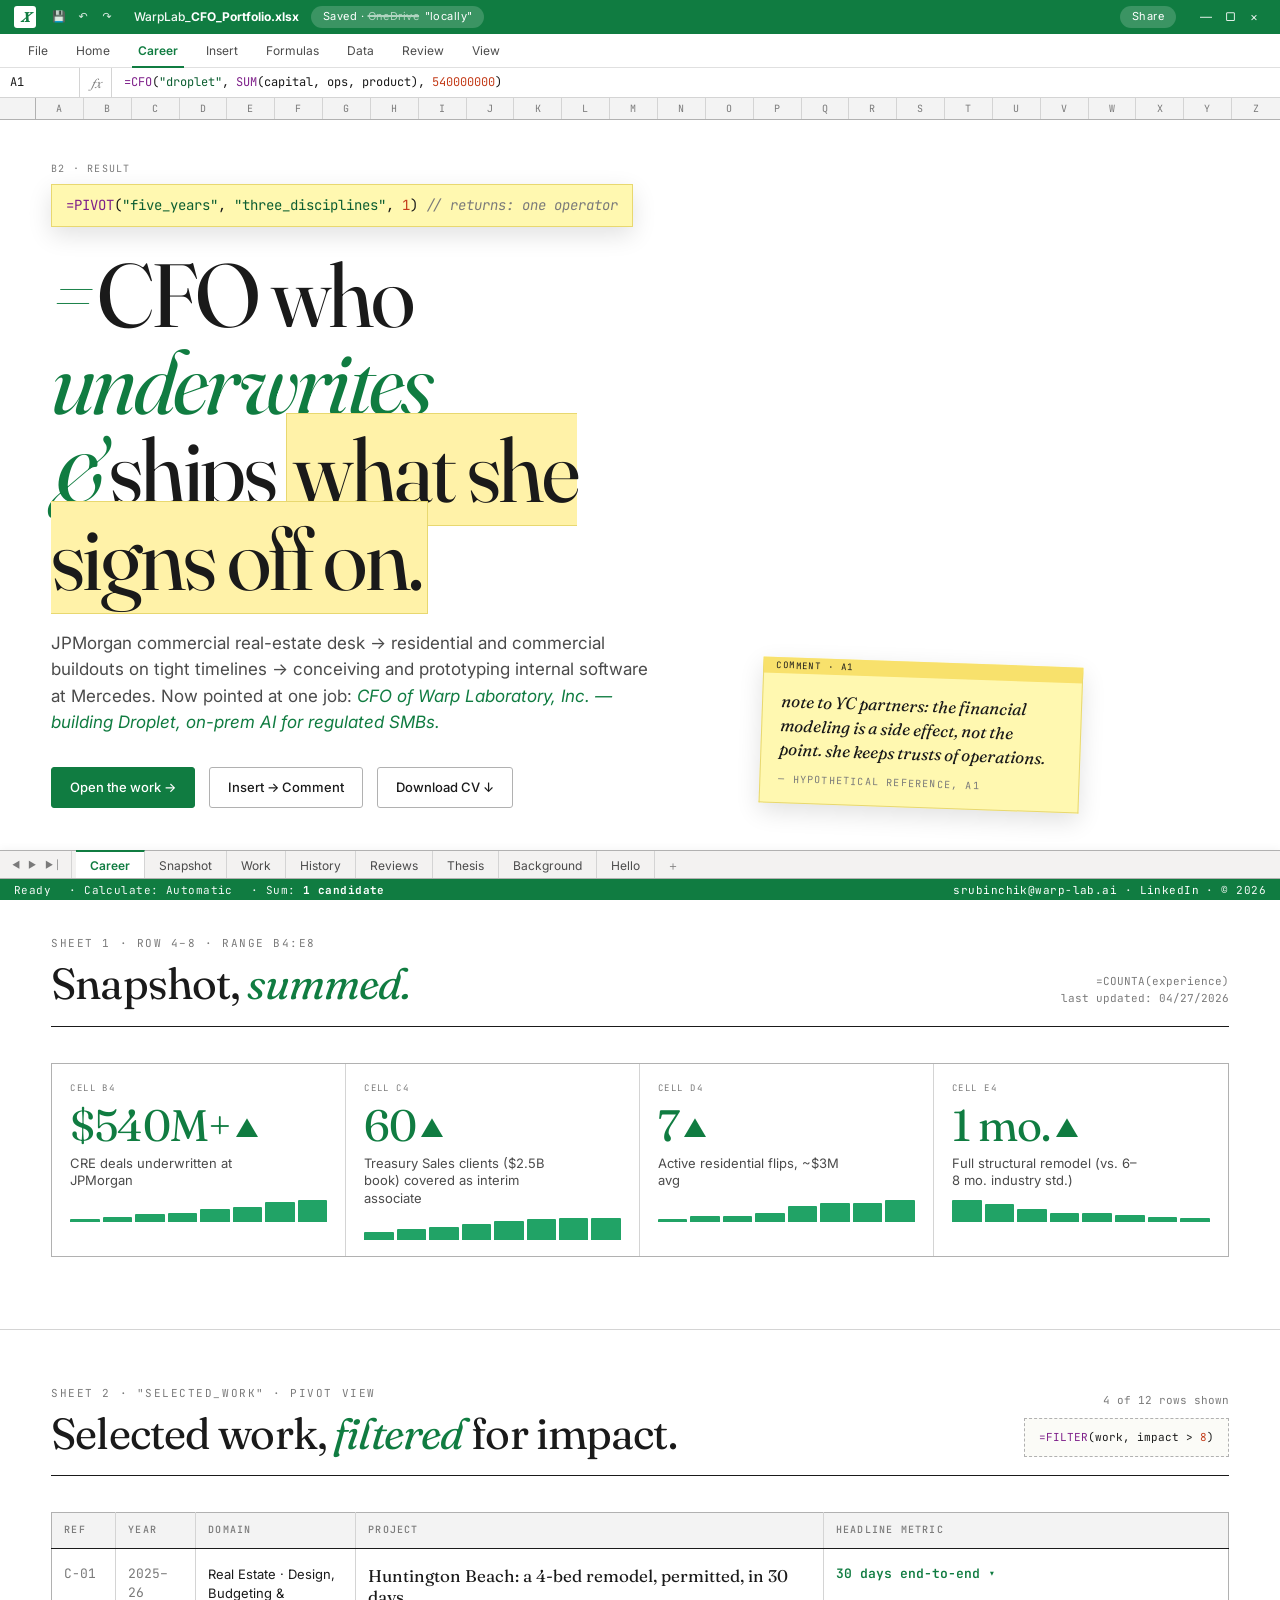
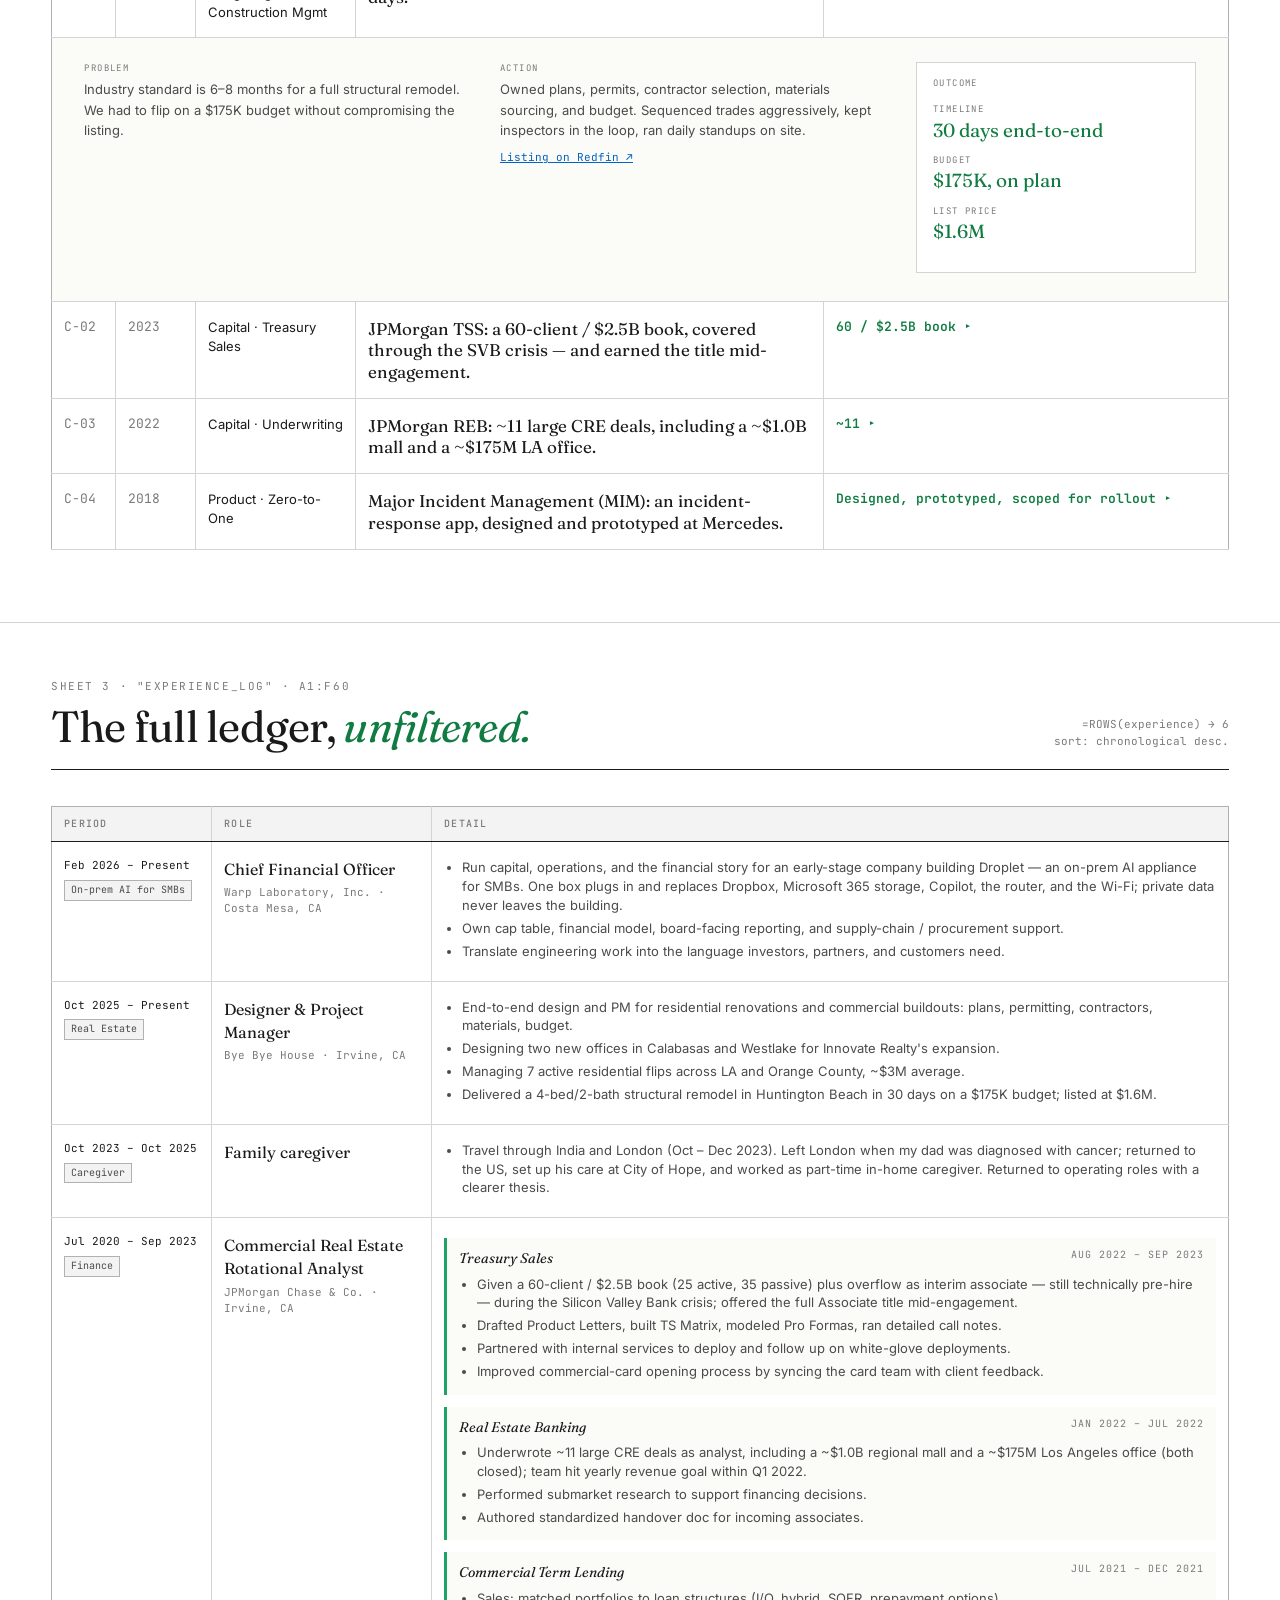
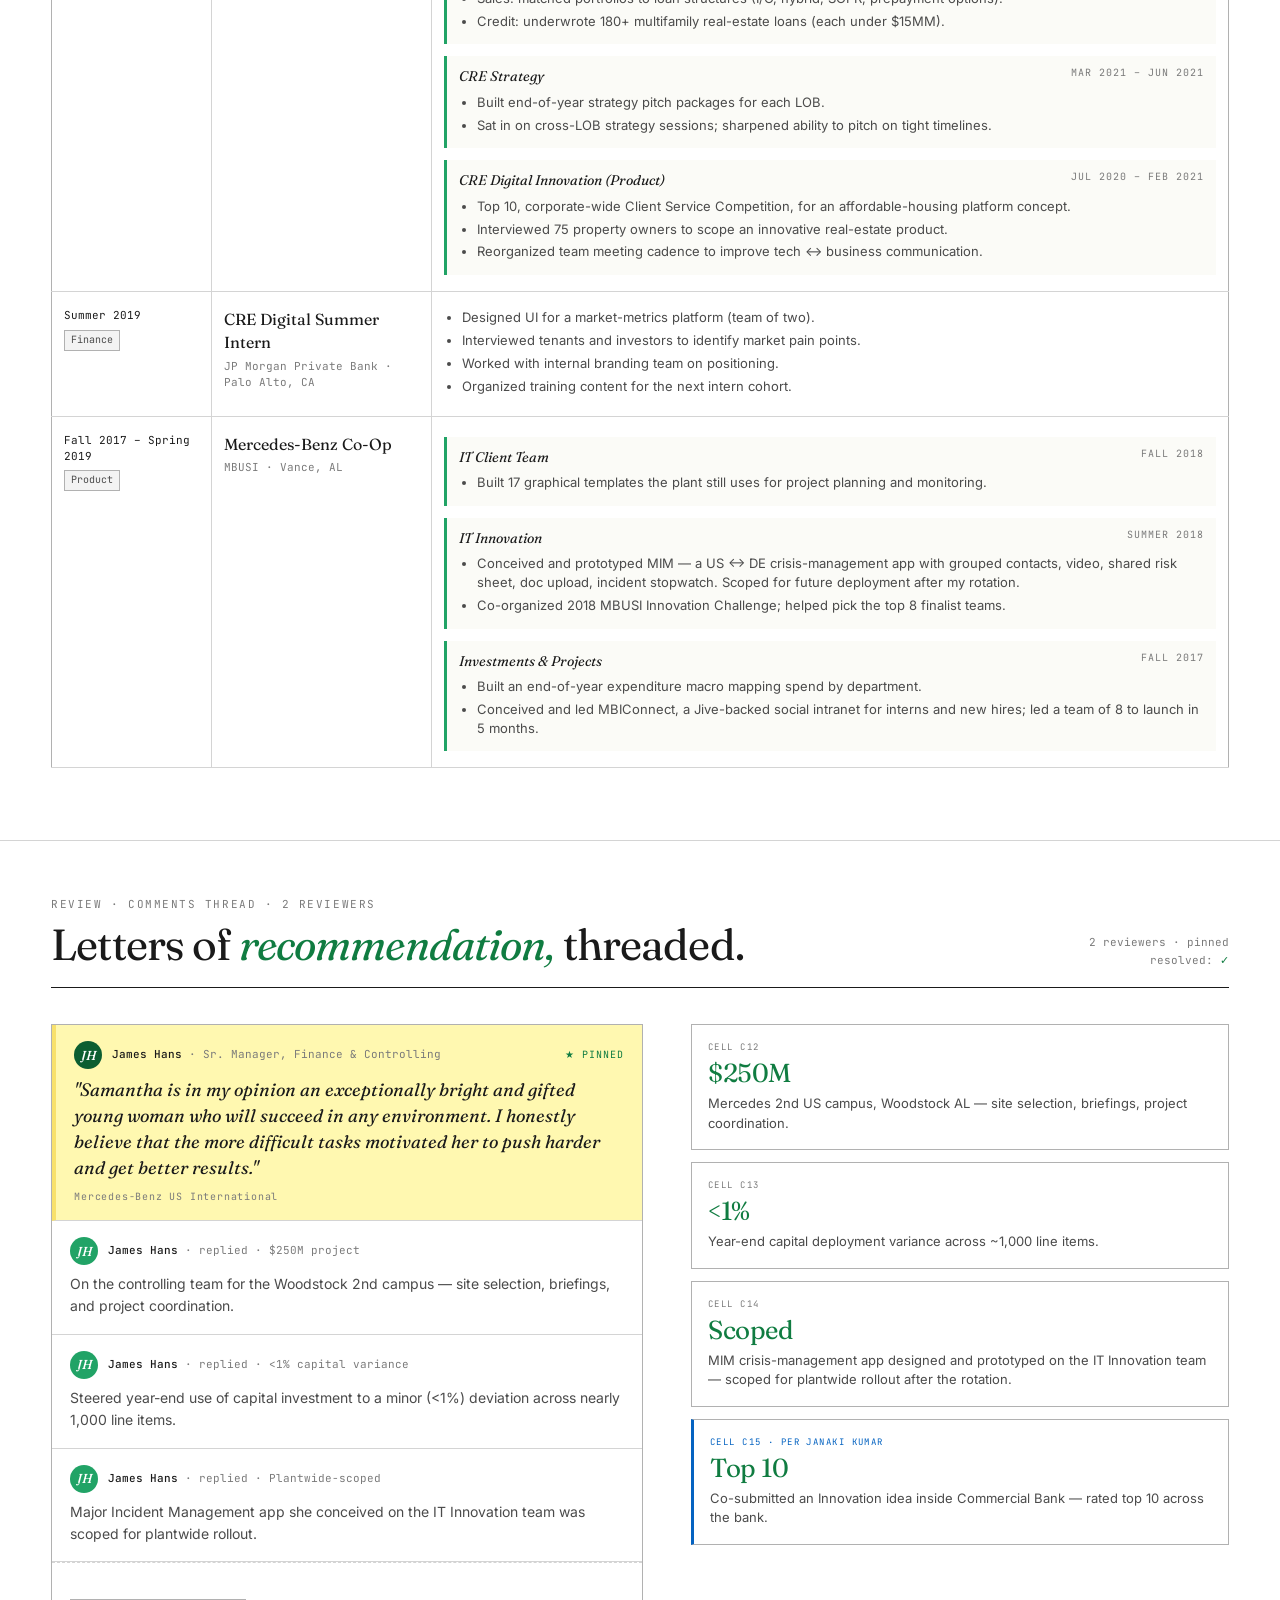
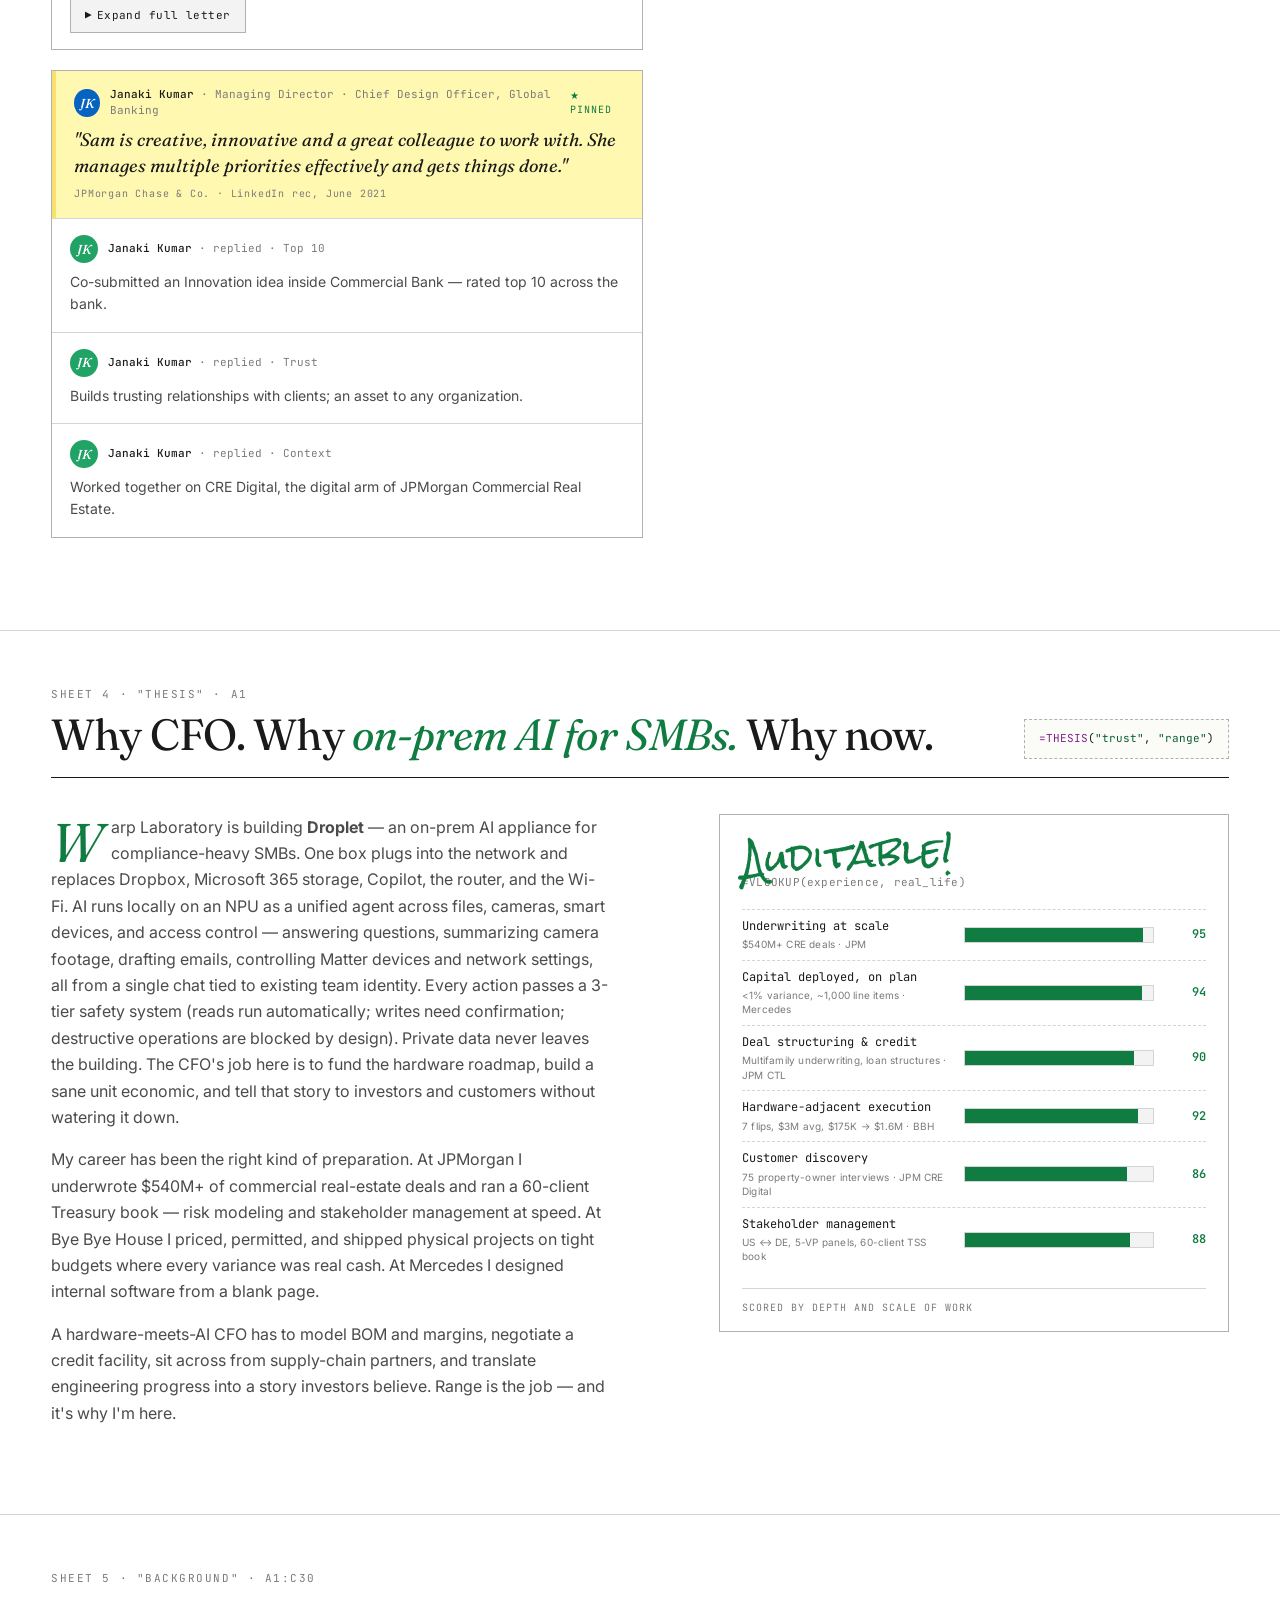
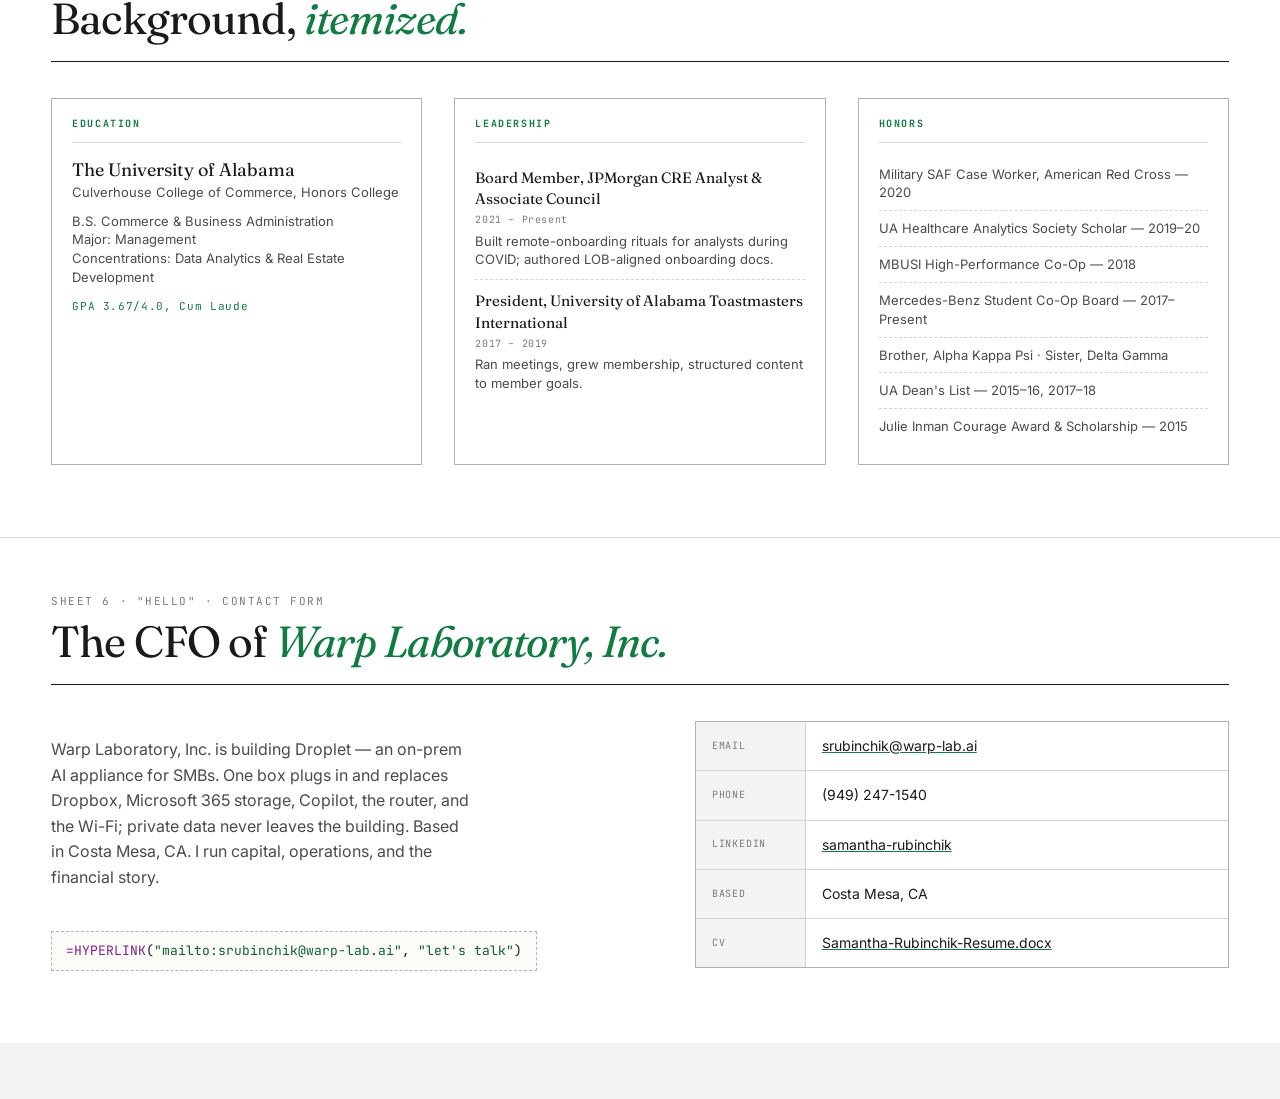
==== commit 1f67b31a: "Family caregiver: extend span to Oct 2023 – Oct 2025 (caregiving lasted 2 years, until rejoining ope" ====
--- a/index.html
+++ b/index.html
@@ -27,7 +27,7 @@
      The whole resume is in this one file (~36 KB), crawlable by any bot,
      instantly visible on first paint, and works fine without JavaScript.
      One small inline <script> at the bottom highlights the active sheet tab as you scroll. -->
-<div id="root"><div class="app"><div class="titlebar"><div class="left"><span class="xicon">𝑿</span><div class="qat"><span title="Save">💾</span><span title="Undo">↶</span><span title="Redo">↷</span></div><span class="file">WarpLab_<b>CFO_Portfolio.xlsx</b></span><span class="pill">Saved · <s class="strike">OneDrive</s> "locally"</span></div><div class="right"><span class="pill">Share</span><div class="winbtns"><span>—</span><span>▢</span><span>×</span></div></div></div><div class="ribbon"><div class="ribbon-tab">File</div><div class="ribbon-tab">Home</div><div class="ribbon-tab active">Career</div><div class="ribbon-tab">Insert</div><div class="ribbon-tab">Formulas</div><div class="ribbon-tab">Data</div><div class="ribbon-tab">Review</div><div class="ribbon-tab">View</div></div><div class="formulabar"><div class="namebox">A1</div><div class="fx">𝑓𝑥</div><div class="formula"><span class="fn">=CFO</span>(<span class="str">"droplet"</span>, <span class="fn">SUM</span>(capital, ops, product), <span class="num">540000000</span>)</div></div><div class="colheaders"><div class="corner"></div><div class="col">A</div><div class="col">B</div><div class="col">C</div><div class="col">D</div><div class="col">E</div><div class="col">F</div><div class="col">G</div><div class="col">H</div><div class="col">I</div><div class="col">J</div><div class="col">K</div><div class="col">L</div><div class="col">M</div><div class="col">N</div><div class="col">O</div><div class="col">P</div><div class="col">Q</div><div class="col">R</div><div class="col">S</div><div class="col">T</div><div class="col">U</div><div class="col">V</div><div class="col">W</div><div class="col">X</div><div class="col">Y</div><div class="col">Z</div></div><div class="sheet"><header class="hero" id="top"><div class="page"><div class="hero-grid"><div class="hero-cell"><div class="cell-coords">B2 · result</div><div class="hero-formula"><span class="fn">=PIVOT</span>(<span class="str">"five_years"</span>, <span class="str">"three_disciplines"</span>, <span class="num">1</span>)<span class="com">// returns: one operator</span></div><h1><span class="equals">=</span>CFO who <em>underwrites</em><br><span class="equals">&amp;</span>ships <span class="hl">what she signs off on.</span></h1><p class="hero-thesis">JPMorgan commercial real-estate desk → residential and commercial buildouts on tight timelines → conceiving and prototyping internal software at Mercedes. Now pointed at one job: <em>CFO of Warp Laboratory, Inc. — building Droplet, on-prem AI for regulated SMBs.</em></p><div class="hero-cta"><a class="btn" href="#work">Open the work →</a><a class="btn btn-ghost" href="#contact">Insert → Comment</a><a class="btn btn-ghost" href="Samantha-Rubinchik-Resume.docx" download="">Download CV ↓</a></div></div><div><div class="sticky">note to YC partners: the financial<br>modeling is a side effect, not the<br>point. she keeps trusts of <em>operations.</em><span class="author">— hypothetical reference, A1</span></div></div></div></div></header><section id="snapshot"><div class="page"><div class="section-head"><div><div class="ref">Sheet 1 · row 4–8 · range B4:E8</div><h2>Snapshot, <em>summed.</em></h2></div><div class="meta"><div>=COUNTA(experience)</div><div>last updated: 04/27/2026</div></div></div><div class="kpi-grid"><div class="kpi"><div class="ref-tag">Cell B4</div><div class="val">$540M+<span class="arrow">▲</span></div><div class="lbl">CRE deals underwritten at JPMorgan</div><div class="spark"><i style="height: 3.3px;"></i><i style="height: 5.5px;"></i><i style="height: 7.7px;"></i><i style="height: 8.8px;"></i><i style="height: 13.2px;"></i><i style="height: 15.4px;"></i><i style="height: 19.8px;"></i><i style="height: 22px;"></i></div></div><div class="kpi"><div class="ref-tag">Cell C4</div><div class="val">60<span class="arrow">▲</span></div><div class="lbl">Treasury Sales clients ($2.5B book) covered as interim associate</div><div class="spark"><i style="height: 8.06667px;"></i><i style="height: 10.2667px;"></i><i style="height: 12.8333px;"></i><i style="height: 15.4px;"></i><i style="height: 18.3333px;"></i><i style="height: 20.1667px;"></i><i style="height: 21.2667px;"></i><i style="height: 22px;"></i></div></div><div class="kpi"><div class="ref-tag">Cell D4</div><div class="val">7<span class="arrow">▲</span></div><div class="lbl">Active residential flips, ~$3M avg</div><div class="spark"><i style="height: 3.14286px;"></i><i style="height: 6.28571px;"></i><i style="height: 6.28571px;"></i><i style="height: 9.42857px;"></i><i style="height: 15.7143px;"></i><i style="height: 18.8571px;"></i><i style="height: 18.8571px;"></i><i style="height: 22px;"></i></div></div><div class="kpi"><div class="ref-tag">Cell E4</div><div class="val">1 mo.<span class="arrow">▲</span></div><div class="lbl">Full structural remodel (vs. 6–8 mo. industry std.)</div><div class="spark"><i style="height: 22px;"></i><i style="height: 17.6px;"></i><i style="height: 13.2px;"></i><i style="height: 8.8px;"></i><i style="height: 8.8px;"></i><i style="height: 6.6px;"></i><i style="height: 5.28px;"></i><i style="height: 4.4px;"></i></div></div></div></div></section><section id="work"><div class="page"><div class="section-head"><div><div class="ref">Sheet 2 · "selected_work" · pivot view</div><h2>Selected work, <em>filtered</em> for impact.</h2></div><div class="meta"><div>4 of 12 rows shown</div><div class="cell-equation" style="margin-top: 8px; font-size: 11px;"><span class="fn">=FILTER</span>(work, impact &gt; <span class="num">8</span>)</div></div></div><table class="case-table"><thead><tr><th>Ref</th><th>Year</th><th>Domain</th><th>Project</th><th>Headline metric</th></tr></thead><tbody><tr class="is-open"><td class="id-col">C-01</td><td class="year-col">2025–26</td><td class="tag-col">Real Estate · Design, Budgeting &amp; Construction Mgmt</td><td class="title-col">Huntington Beach: a 4-bed remodel, permitted, in 30 days.</td><td class="metric-col">30 days end-to-end</td></tr><tr class="case-row-detail"><td colspan="5"><div class="grid"><div><div class="lbl">Problem</div><p>Industry standard is 6–8 months for a full structural remodel. We had to flip on a $175K budget without compromising the listing.</p></div><div><div class="lbl">Action</div><p>Owned plans, permits, contractor selection, materials sourcing, and budget. Sequenced trades aggressively, kept inspectors in the loop, ran daily standups on site.</p><a class="extlink" href="https://www.redfin.com/CA/Huntington-Beach/10121-Kukui-Dr-92646/home/3815561" target="_blank" rel="noreferrer">Listing on Redfin ↗</a></div><div class="out-card"><div class="lbl" style="margin-bottom: 10px;">Outcome</div><dl><dt>Timeline</dt><dd>30 days end-to-end</dd><dt>Budget</dt><dd>$175K, on plan</dd><dt>List price</dt><dd>$1.6M</dd></dl></div></div></td></tr><tr><td class="id-col">C-02</td><td class="year-col">2023</td><td class="tag-col">Capital · Treasury Sales</td><td class="title-col">JPMorgan TSS: a 60-client / $2.5B book, covered through the SVB crisis — and earned the title mid-engagement.</td><td class="metric-col">60 / $2.5B book</td></tr><tr class="case-row-detail"><td colspan="5"><div class="grid"><div><div class="lbl">Problem</div><p>Silicon Valley Bank collapsed in March 2023 and the senior associate on the desk stepped away. Sixty Treasury Sales relationships ($2.5B in coverage) needed full coverage on no-notice, with deployments and client questions in flight.</p></div><div><div class="lbl">Action</div><p>Took the 60-client / $2.5B book (25 active, 35 passive) plus overflow as interim associate — still technically pre-hire. Drafted Product Letters, built the TS Matrix, modeled Pro Formas, kept detailed call notes, and partnered with internal services on white-glove deployments. JPMorgan offered the full Associate title in the middle of the engagement.</p></div><div class="out-card"><div class="lbl" style="margin-bottom: 10px;">Outcome</div><dl><dt>Clients covered</dt><dd>60 / $2.5B book</dd><dt>Mid-engagement</dt><dd>Offered full Associate title</dd><dt>Context</dt><dd>SVB crisis, March 2023</dd></dl></div></div></td></tr><tr><td class="id-col">C-03</td><td class="year-col">2022</td><td class="tag-col">Capital · Underwriting</td><td class="title-col">JPMorgan REB: ~11 large CRE deals, including a ~$1.0B mall and a ~$175M LA office.</td><td class="metric-col">~11</td></tr><tr class="case-row-detail"><td colspan="5"><div class="grid"><div><div class="lbl">Problem</div><p>Real Estate Banking team needed to clear an annual revenue target while maintaining underwriting discipline across a varied submarket book.</p></div><div><div class="lbl">Action</div><p>Underwrote ~11 large CRE deals as analyst, including a ~$1.0B regional mall and a ~$175M Los Angeles office (both closed). Operated in the team's underwriting models and learned them, ran submarket research, drafted credit memos, and authored a handover doc the next class of associates still uses.</p></div><div class="out-card"><div class="lbl" style="margin-bottom: 10px;">Outcome</div><dl><dt>Deals underwritten</dt><dd>~11</dd><dt>Two biggest of my rotation</dt><dd>~$1.0B mall · ~$175M LA office</dd><dt>Team's yearly goal</dt><dd>Hit by end of Q1</dd></dl></div></div></td></tr><tr><td class="id-col">C-04</td><td class="year-col">2018</td><td class="tag-col">Product · Zero-to-One</td><td class="title-col">Major Incident Management (MIM): an incident-response app, designed and prototyped at Mercedes.</td><td class="metric-col">Designed, prototyped, scoped for rollout</td></tr><tr class="case-row-detail"><td colspan="5"><div class="grid"><div><div class="lbl">Problem</div><p>Crisis communication between MBUSI (Alabama) and Mercedes Germany was scattered across email, phone, and shared drives during major incidents.</p></div><div><div class="lbl">Action</div><p>Conceived and specified the Major Incident Management app — grouped contacts, embedded video, shared risk sheet, document upload, incident stopwatch. Took it from concept through prototype and stakeholder review; it was being scoped for future deployment after I left the program.</p></div><div class="out-card"><div class="lbl" style="margin-bottom: 10px;">Outcome</div><dl><dt>Status</dt><dd>Designed, prototyped, scoped for rollout</dd><dt>Scope</dt><dd>US ↔ DE crisis coordination</dd></dl></div></div></td></tr></tbody></table></div></section><section id="timeline"><div class="page"><div class="section-head"><div><div class="ref">Sheet 3 · "experience_log" · A1:F60</div><h2>The full ledger, <em>unfiltered.</em></h2></div><div class="meta"><div>=ROWS(experience) → 6</div><div>sort: chronological desc.</div></div></div><table class="tl-table"><thead><tr><th>Period</th><th>Role</th><th>Detail</th></tr></thead><tbody><tr class="tl-row"><td class="tl-when-col">Feb 2026 – Present<div><span class="kind">On-prem AI for SMBs</span></div></td><td class="tl-role-col"><div class="role">Chief Financial Officer</div><div class="org">Warp Laboratory, Inc. · Costa Mesa, CA</div></td><td><ul class="tl-bullets"><li>Run capital, operations, and the financial story for an early-stage company building Droplet — an on-prem AI appliance for SMBs. One box plugs in and replaces Dropbox, Microsoft 365 storage, Copilot, the router, and the Wi-Fi; private data never leaves the building.</li><li>Own cap table, financial model, board-facing reporting, and supply-chain / procurement support.</li><li>Translate engineering work into the language investors, partners, and customers need.</li></ul></td></tr><tr class="tl-row"><td class="tl-when-col">Oct 2025 – Present<div><span class="kind">Real Estate</span></div></td><td class="tl-role-col"><div class="role">Designer &amp; Project Manager</div><div class="org">Bye Bye House · Irvine, CA</div></td><td><ul class="tl-bullets"><li>End-to-end design and PM for residential renovations and commercial buildouts: plans, permitting, contractors, materials, budget.</li><li>Designing two new offices in Calabasas and Westlake for Innovate Realty's expansion.</li><li>Managing 7 active residential flips across LA and Orange County, ~$3M average.</li><li>Delivered a 4-bed/2-bath structural remodel in Huntington Beach in 30 days on a $175K budget; listed at $1.6M.</li></ul></td></tr><tr class="tl-row"><td class="tl-when-col">Oct 2023 – Oct 2024<div><span class="kind">Caregiver</span></div></td><td class="tl-role-col"><div class="role">Family caregiver</div></td><td><ul class="tl-bullets"><li>Travel through India and London (Oct – Dec 2023). Left London when my dad was diagnosed with cancer; returned to the US, set up his care at City of Hope, and worked as part-time in-home caregiver. Returned to operating roles with a clearer thesis.</li></ul></td></tr><tr class="tl-row"><td class="tl-when-col">Jul 2020 – Sep 2023<div><span class="kind">Finance</span></div></td><td class="tl-role-col"><div class="role">Commercial Real Estate Rotational Analyst</div><div class="org">JPMorgan Chase &amp; Co. · Irvine, CA</div></td><td><div class="tl-rotation"><div class="tl-rot-head"><span class="tl-rot-name">Treasury Sales</span><span class="tl-rot-span">Aug 2022 – Sep 2023</span></div><ul class="tl-bullets"><li>Given a 60-client / $2.5B book (25 active, 35 passive) plus overflow as interim associate — still technically pre-hire — during the Silicon Valley Bank crisis; offered the full Associate title mid-engagement.</li><li>Drafted Product Letters, built TS Matrix, modeled Pro Formas, ran detailed call notes.</li><li>Partnered with internal services to deploy and follow up on white-glove deployments.</li><li>Improved commercial-card opening process by syncing the card team with client feedback.</li></ul></div><div class="tl-rotation"><div class="tl-rot-head"><span class="tl-rot-name">Real Estate Banking</span><span class="tl-rot-span">Jan 2022 – Jul 2022</span></div><ul class="tl-bullets"><li>Underwrote ~11 large CRE deals as analyst, including a ~$1.0B regional mall and a ~$175M Los Angeles office (both closed); team hit yearly revenue goal within Q1 2022.</li><li>Performed submarket research to support financing decisions.</li><li>Authored standardized handover doc for incoming associates.</li></ul></div><div class="tl-rotation"><div class="tl-rot-head"><span class="tl-rot-name">Commercial Term Lending</span><span class="tl-rot-span">Jul 2021 – Dec 2021</span></div><ul class="tl-bullets"><li>Sales: matched portfolios to loan structures (I/O, hybrid, SOFR, prepayment options).</li><li>Credit: underwrote 180+ multifamily real-estate loans (each under $15MM).</li></ul></div><div class="tl-rotation"><div class="tl-rot-head"><span class="tl-rot-name">CRE Strategy</span><span class="tl-rot-span">Mar 2021 – Jun 2021</span></div><ul class="tl-bullets"><li>Built end-of-year strategy pitch packages for each LOB.</li><li>Sat in on cross-LOB strategy sessions; sharpened ability to pitch on tight timelines.</li></ul></div><div class="tl-rotation"><div class="tl-rot-head"><span class="tl-rot-name">CRE Digital Innovation (Product)</span><span class="tl-rot-span">Jul 2020 – Feb 2021</span></div><ul class="tl-bullets"><li>Top 10, corporate-wide Client Service Competition, for an affordable-housing platform concept.</li><li>Interviewed 75 property owners to scope an innovative real-estate product.</li><li>Reorganized team meeting cadence to improve tech ↔ business communication.</li></ul></div></td></tr><tr class="tl-row"><td class="tl-when-col">Summer 2019<div><span class="kind">Finance</span></div></td><td class="tl-role-col"><div class="role">CRE Digital Summer Intern</div><div class="org">JP Morgan Private Bank · Palo Alto, CA</div></td><td><ul class="tl-bullets"><li>Designed UI for a market-metrics platform (team of two).</li><li>Interviewed tenants and investors to identify market pain points.</li><li>Worked with internal branding team on positioning.</li><li>Organized training content for the next intern cohort.</li></ul></td></tr><tr class="tl-row"><td class="tl-when-col">Fall 2017 – Spring 2019<div><span class="kind">Product</span></div></td><td class="tl-role-col"><div class="role">Mercedes-Benz Co-Op</div><div class="org">MBUSI · Vance, AL</div></td><td><div class="tl-rotation"><div class="tl-rot-head"><span class="tl-rot-name">IT Client Team</span><span class="tl-rot-span">Fall 2018</span></div><ul class="tl-bullets"><li>Built 17 graphical templates the plant still uses for project planning and monitoring.</li></ul></div><div class="tl-rotation"><div class="tl-rot-head"><span class="tl-rot-name">IT Innovation</span><span class="tl-rot-span">Summer 2018</span></div><ul class="tl-bullets"><li>Conceived and prototyped MIM — a US ↔ DE crisis-management app with grouped contacts, video, shared risk sheet, doc upload, incident stopwatch. Scoped for future deployment after my rotation.</li><li>Co-organized 2018 MBUSI Innovation Challenge; helped pick the top 8 finalist teams.</li></ul></div><div class="tl-rotation"><div class="tl-rot-head"><span class="tl-rot-name">Investments &amp; Projects</span><span class="tl-rot-span">Fall 2017</span></div><ul class="tl-bullets"><li>Built an end-of-year expenditure macro mapping spend by department.</li><li>Conceived and led MBIConnect, a Jive-backed social intranet for interns and new hires; led a team of 8 to launch in 5 months.</li></ul></div></td></tr></tbody></table></div></section><section id="recommendation"><div class="page"><div class="section-head"><div><div class="ref">Review · Comments thread · 2 reviewers</div><h2>Letters of <em>recommendation,</em> threaded.</h2></div><div class="meta"><div>2 reviewers · pinned</div><div>resolved: <span style="color: var(--xl-green);">✓</span></div></div></div><div class="rec"><div><div class="rec-thread" style="margin-bottom: 20px;"><div class="rec-comment pinned"><div class="head"><span class="avatar">JH</span><span><span class="name">James Hans</span> · <span class="role">Sr. Manager, Finance &amp; Controlling</span></span><span class="pin">★ pinned</span></div><div class="body">"Samantha is in my opinion an exceptionally bright and gifted young woman who will succeed in any environment. I honestly believe that the more difficult tasks motivated her to push harder and get better results."</div><div style="margin-top: 8px; font-family: 'JetBrains Mono', monospace; font-size: 10px; color: var(--ink-mute); letter-spacing: 0.08em;">Mercedes-Benz US International</div></div><div class="rec-comment normal"><div class="head"><span class="avatar" style="background: var(--xl-green-light);">JH</span><span><span class="name">James Hans</span> · replied · <span class="mono">$250M project</span></span></div><div class="body">On the controlling team for the Woodstock 2nd campus — site selection, briefings, and project coordination.</div></div><div class="rec-comment normal"><div class="head"><span class="avatar" style="background: var(--xl-green-light);">JH</span><span><span class="name">James Hans</span> · replied · <span class="mono">&lt;1% capital variance</span></span></div><div class="body">Steered year-end use of capital investment to a minor (&lt;1%) deviation across nearly 1,000 line items.</div></div><div class="rec-comment normal"><div class="head"><span class="avatar" style="background: var(--xl-green-light);">JH</span><span><span class="name">James Hans</span> · replied · <span class="mono">Plantwide-scoped</span></span></div><div class="body">Major Incident Management app she conceived on the IT Innovation team was scoped for plantwide rollout.</div></div><details class="rec-comment normal rec-details" style="border-top: 1px dashed var(--grid);"><summary class="rec-toggle">Expand full letter</summary><div class="rec-full"><p>It is my pleasure to provide this recommendation for Samantha Rubinchik. I first met Samantha at a career fair on the campus of the University of Alabama. I attended the fair to recruit for positions in the Mercedes-Benz US International co-op program, and toward the end of a long day was approached by a very confident young woman with an impressive knowledge of Daimler AG and the production plant in Tuscaloosa. While her introduction was excellent, the substance of our conversation was quite impressive — she demonstrated that she understood the financial concepts and critical thinking that would make her a valued team member.</p><p>She excelled in the formal interview process and accepted the offer to join our program. I requested that she start her first rotation in my team and assigned her to the standard co-op task set. Very quickly she started to excel at her work and actively asked to be more involved and have additional tasks, showing high initiative.</p><p>She supported the process of steering the year-end use of capital investment to a minor (&lt;1%) deviation by contacting the project teams to forecast what the spending per project line item would be at the close of the fiscal year. She worked extremely diligently and at one point actually had feedback on all ~1,000 project line items. This required her to get answers from Technical Managers and Project Leaders, which she did in a highly professional manner.</p><p>During her term, Mercedes-Benz US International was also involved in real estate purchases of several parcels of land for the site of our 2nd US campus in Woodstock, Alabama. This was a $250,000,000 project under my leadership. Samantha assisted me in multiple facets including analysis of site selection alternatives, creation of management briefings, and overall coordination of project meetings. Her private real estate experience and knowledge of the real estate world was a key success factor for the overall project (first operation, January 2019).</p><p>In addition, Samantha was allowed to facilitate the Investment and Project Controlling weekly team meetings. She accompanied me to the Career Fair to represent the best and brightest of the Mercedes-Benz US International Co-Op program, and to multiple speaking engagements at the University of Alabama, creating innovative and appealing presentation materials on her own with minimal guidance from me.</p><p>Samantha is in my opinion an exceptionally bright and gifted young woman who will succeed in any environment. I honestly believe that the more difficult tasks motivated her to push harder and get better results.</p><p>I was recently promoted to Sr. Manager of the Controlling team. During the selection process, Samantha challenged me on why I wanted the job, and what I was going to do with the department. These conversations proved invaluable to me during the actual interview process with a panel of 5 vice presidents and directors, where many similar questions were posed.</p><p>If your program is looking for superior candidates with a record of achievement, Samantha is an exceptional choice. She rises to any challenge facing her and pushes herself to learn what she needs for the overall success of the task. As I expected, she has quickly gained attention in the IT Department on the IT Innovation team with her Major Incident Management App that will be deployed plantwide. Samantha is also a team player — she created long-term relationships with several of our German interns and worked beyond my area to create a concept for a social network platform for interns and co-ops; along with some other students, this idea was implemented and is being used by all of our co-ops and interns.</p><p>To conclude, I would like to restate my strong recommendation for Samantha Rubinchik. She is an extraordinary asset to my organization and I feel strongly she would benefit any organization in which she works.</p><div class="rec-sign"><div>Best regards,</div><div><b>James Hans</b> · Sr. Manager, Finance &amp; Controlling · Mercedes-Benz US International</div><div style="margin-top: 8px;"><a href="SR-Letter-of-Recommendation-James-Hans.docx" download="" style="color: var(--link);">Download original ↓</a></div></div></div></details></div><div class="rec-thread" style="margin-bottom: 20px;"><div class="rec-comment pinned"><div class="head"><span class="avatar" style="background: rgb(5, 99, 193);">JK</span><span><span class="name">Janaki Kumar</span> · <span class="role">Managing Director · Chief Design Officer, Global Banking</span></span><span class="pin">★ pinned</span></div><div class="body">"Sam is creative, innovative and a great colleague to work with. She manages multiple priorities effectively and gets things done."</div><div style="margin-top: 8px; font-family: 'JetBrains Mono', monospace; font-size: 10px; color: var(--ink-mute); letter-spacing: 0.08em;">JPMorgan Chase &amp; Co. · LinkedIn rec, June 2021</div></div><div class="rec-comment normal"><div class="head"><span class="avatar" style="background: var(--xl-green-light);">JK</span><span><span class="name">Janaki Kumar</span> · replied · <span class="mono">Top 10</span></span></div><div class="body">Co-submitted an Innovation idea inside Commercial Bank — rated top 10 across the bank.</div></div><div class="rec-comment normal"><div class="head"><span class="avatar" style="background: var(--xl-green-light);">JK</span><span><span class="name">Janaki Kumar</span> · replied · <span class="mono">Trust</span></span></div><div class="body">Builds trusting relationships with clients; an asset to any organization.</div></div><div class="rec-comment normal"><div class="head"><span class="avatar" style="background: var(--xl-green-light);">JK</span><span><span class="name">Janaki Kumar</span> · replied · <span class="mono">Context</span></span></div><div class="body">Worked together on CRE Digital, the digital arm of JPMorgan Commercial Real Estate.</div></div></div></div><div><div class="rec-stats"><div class="rec-stat"><div class="ref-tag">cell C12</div><div class="val">$250M</div><div class="desc">Mercedes 2nd US campus, Woodstock AL — site selection, briefings, project coordination.</div></div><div class="rec-stat"><div class="ref-tag">cell C13</div><div class="val">&lt;1%</div><div class="desc">Year-end capital deployment variance across ~1,000 line items.</div></div><div class="rec-stat"><div class="ref-tag">cell C14</div><div class="val">Scoped</div><div class="desc">MIM crisis-management app designed and prototyped on the IT Innovation team — scoped for plantwide rollout after the rotation.</div></div><div class="rec-stat" style="border-left: 3px solid rgb(5, 99, 193);"><div class="ref-tag" style="color: rgb(5, 99, 193);">cell C15 · per Janaki Kumar</div><div class="val">Top 10</div><div class="desc">Co-submitted an Innovation idea inside Commercial Bank — rated top 10 across the bank.</div></div></div></div></div></div></section><section id="thesis"><div class="page"><div class="section-head"><div><div class="ref">Sheet 4 · "thesis" · A1</div><h2>Why CFO. Why <em>on-prem AI for SMBs.</em> Why now.</h2></div><div class="meta"><div class="cell-equation" style="font-size: 11px;"><span class="fn">=THESIS</span>(<span class="str">"trust"</span>, <span class="str">"range"</span>)</div></div></div><div class="thesis-grid"><div class="thesis-paras"><p>Warp Laboratory is building <strong>Droplet</strong> — an on-prem AI appliance for compliance-heavy SMBs. One box plugs into the network and replaces Dropbox, Microsoft 365 storage, Copilot, the router, and the Wi-Fi. AI runs locally on an NPU as a unified agent across files, cameras, smart devices, and access control — answering questions, summarizing camera footage, drafting emails, controlling Matter devices and network settings, all from a single chat tied to existing team identity. Every action passes a 3-tier safety system (reads run automatically; writes need confirmation; destructive operations are blocked by design). Private data never leaves the building. The CFO's job here is to fund the hardware roadmap, build a sane unit economic, and tell that story to investors and customers without watering it down.</p><p>My career has been the right kind of preparation. At JPMorgan I underwrote $540M+ of commercial real-estate deals and ran a 60-client Treasury book — risk modeling and stakeholder management at speed. At Bye Bye House I priced, permitted, and shipped physical projects on tight budgets where every variance was real cash. At Mercedes I designed internal software from a blank page.</p><p>A hardware-meets-AI CFO has to model BOM and margins, negotiate a credit facility, sit across from supply-chain partners, and translate engineering progress into a story investors believe. Range is the job — and it's why I'm here.</p></div><div class="bar-chart"><h4 class="scrawl" style="color: rgb(61, 121, 71); font-size: 32px; height: 32px; font-family: 'Permanent Marker';">Auditable!</h4><div class="subt" style="font-family: 'JetBrains Mono', monospace; font-size: 11px; letter-spacing: 0.02em;">=VLOOKUP(experience, real_life)</div><div class="bar-row" style="grid-template-columns: 210px 1fr 40px;"><span class="name" title="$540M+ CRE deals · JPM">Underwriting at scale<span style="display: block; font-family: Inter, sans-serif; font-size: 10px; color: var(--ink-mute); letter-spacing: 0.02em; margin-top: 2px; font-weight: 400; text-transform: none;">$540M+ CRE deals · JPM</span></span><div class="bar"><div class="fill" style="width: 95%;"></div></div><span class="v">95</span></div><div class="bar-row" style="grid-template-columns: 210px 1fr 40px;"><span class="name" title="&lt;1% variance, ~1,000 line items · Mercedes">Capital deployed, on plan<span style="display: block; font-family: Inter, sans-serif; font-size: 10px; color: var(--ink-mute); letter-spacing: 0.02em; margin-top: 2px; font-weight: 400; text-transform: none;">&lt;1% variance, ~1,000 line items · Mercedes</span></span><div class="bar"><div class="fill" style="width: 94%;"></div></div><span class="v">94</span></div><div class="bar-row" style="grid-template-columns: 210px 1fr 40px;"><span class="name" title="Multifamily underwriting, loan structures · JPM CTL">Deal structuring &amp; credit<span style="display: block; font-family: Inter, sans-serif; font-size: 10px; color: var(--ink-mute); letter-spacing: 0.02em; margin-top: 2px; font-weight: 400; text-transform: none;">Multifamily underwriting, loan structures · JPM CTL</span></span><div class="bar"><div class="fill" style="width: 90%;"></div></div><span class="v">90</span></div><div class="bar-row" style="grid-template-columns: 210px 1fr 40px;"><span class="name" title="7 flips, $3M avg, $175K → $1.6M · BBH">Hardware-adjacent execution<span style="display: block; font-family: Inter, sans-serif; font-size: 10px; color: var(--ink-mute); letter-spacing: 0.02em; margin-top: 2px; font-weight: 400; text-transform: none;">7 flips, $3M avg, $175K → $1.6M · BBH</span></span><div class="bar"><div class="fill" style="width: 92%;"></div></div><span class="v">92</span></div><div class="bar-row" style="grid-template-columns: 210px 1fr 40px;"><span class="name" title="75 property-owner interviews · JPM CRE Digital">Customer discovery<span style="display: block; font-family: Inter, sans-serif; font-size: 10px; color: var(--ink-mute); letter-spacing: 0.02em; margin-top: 2px; font-weight: 400; text-transform: none;">75 property-owner interviews · JPM CRE Digital</span></span><div class="bar"><div class="fill" style="width: 86%;"></div></div><span class="v">86</span></div><div class="bar-row" style="grid-template-columns: 210px 1fr 40px;"><span class="name" title="US ↔ DE, 5-VP panels, 60-client TSS book">Stakeholder management<span style="display: block; font-family: Inter, sans-serif; font-size: 10px; color: var(--ink-mute); letter-spacing: 0.02em; margin-top: 2px; font-weight: 400; text-transform: none;">US ↔ DE, 5-VP panels, 60-client TSS book</span></span><div class="bar"><div class="fill" style="width: 88%;"></div></div><span class="v">88</span></div><div class="chart-legend">scored by depth and scale of work</div></div></div></div></section><section id="edu"><div class="page"><div class="section-head"><div><div class="ref">Sheet 5 · "background" · A1:C30</div><h2>Background, <em>itemized.</em></h2></div></div><div class="three-col"><div class="panel"><h3>Education</h3><div class="edu-school">The University of Alabama</div><div class="edu-detail">Culverhouse College of Commerce, Honors College</div><div class="edu-detail" style="margin-top: 10px;">B.S. Commerce &amp; Business Administration</div><div class="edu-detail">Major: Management</div><div class="edu-detail">Concentrations: Data Analytics &amp; Real Estate Development</div><div class="edu-mono">GPA 3.67/4.0, Cum Laude</div></div><div class="panel"><h3>Leadership</h3><div class="lead-item"><div class="lead-title">Board Member, JPMorgan CRE Analyst &amp; Associate Council</div><div class="lead-span">2021 – Present</div><p class="lead-notes">Built remote-onboarding rituals for analysts during COVID; authored LOB-aligned onboarding docs.</p></div><div class="lead-item"><div class="lead-title">President, University of Alabama Toastmasters International</div><div class="lead-span">2017 – 2019</div><p class="lead-notes">Ran meetings, grew membership, structured content to member goals.</p></div></div><div class="panel"><h3>Honors</h3><ul><li>Military SAF Case Worker, American Red Cross — 2020</li><li>UA Healthcare Analytics Society Scholar — 2019–20</li><li>MBUSI High-Performance Co-Op — 2018</li><li>Mercedes-Benz Student Co-Op Board — 2017–Present</li><li>Brother, Alpha Kappa Psi · Sister, Delta Gamma</li><li>UA Dean's List — 2015–16, 2017–18</li><li>Julie Inman Courage Award &amp; Scholarship — 2015</li></ul></div></div></div></section><section id="contact"><div class="page"><div class="section-head"><div><div class="ref">Sheet 6 · "hello" · contact form</div><h2>The CFO of <em>Warp Laboratory, Inc.</em></h2></div></div><div class="contact-grid"><div><p style="max-width: 42ch; color: var(--ink-soft); font-size: 16px; line-height: 1.6;">Warp Laboratory, Inc. is building Droplet — an on-prem AI appliance for SMBs. One box plugs in and replaces Dropbox, Microsoft 365 storage, Copilot, the router, and the Wi-Fi; private data never leaves the building. Based in Costa Mesa, CA. I run capital, operations, and the financial story.</p><div class="cell-equation" style="margin-top: 24px;"><span class="fn">=HYPERLINK</span>(<span class="str">"mailto:srubinchik@warp-lab.ai"</span>, <span class="str">"let's talk"</span>)</div></div><div class="form-card"><div class="form-row"><div class="k">email</div><div class="v"><a href="mailto:srubinchik@warp-lab.ai">srubinchik@warp-lab.ai</a></div></div><div class="form-row"><div class="k">phone</div><div class="v">(949) 247-1540</div></div><div class="form-row"><div class="k">linkedin</div><div class="v"><a href="https://www.linkedin.com/in/samantha-rubinchik-8a909110a/" target="_blank" rel="noreferrer">samantha-rubinchik</a></div></div><div class="form-row"><div class="k">based</div><div class="v">Costa Mesa, CA</div></div><div class="form-row"><div class="k">cv</div><div class="v"><a href="Samantha-Rubinchik-Resume.docx" download="">Samantha-Rubinchik-Resume.docx</a></div></div></div></div></div></section></div><div class="tabbar"><a href="#top" class="active">Career</a><a href="#snapshot">Snapshot</a><a href="#work">Work</a><a href="#timeline">History</a><a href="#recommendation">Reviews</a><a href="#thesis">Thesis</a><a href="#edu">Background</a><a href="#contact">Hello</a><span class="plus">＋</span></div><div class="statusbar"><div class="left"><span>Ready</span><span>· Calculate: Automatic</span><span>· Sum: <b>1 candidate</b></span></div><div><a href="mailto:srubinchik@warp-lab.ai">srubinchik@warp-lab.ai</a>&nbsp;·&nbsp;<a href="https://www.linkedin.com/in/samantha-rubinchik-8a909110a/" target="_blank" rel="noreferrer">LinkedIn</a>&nbsp;·&nbsp;© 2026</div></div></div></div>
+<div id="root"><div class="app"><div class="titlebar"><div class="left"><span class="xicon">𝑿</span><div class="qat"><span title="Save">💾</span><span title="Undo">↶</span><span title="Redo">↷</span></div><span class="file">WarpLab_<b>CFO_Portfolio.xlsx</b></span><span class="pill">Saved · <s class="strike">OneDrive</s> "locally"</span></div><div class="right"><span class="pill">Share</span><div class="winbtns"><span>—</span><span>▢</span><span>×</span></div></div></div><div class="ribbon"><div class="ribbon-tab">File</div><div class="ribbon-tab">Home</div><div class="ribbon-tab active">Career</div><div class="ribbon-tab">Insert</div><div class="ribbon-tab">Formulas</div><div class="ribbon-tab">Data</div><div class="ribbon-tab">Review</div><div class="ribbon-tab">View</div></div><div class="formulabar"><div class="namebox">A1</div><div class="fx">𝑓𝑥</div><div class="formula"><span class="fn">=CFO</span>(<span class="str">"droplet"</span>, <span class="fn">SUM</span>(capital, ops, product), <span class="num">540000000</span>)</div></div><div class="colheaders"><div class="corner"></div><div class="col">A</div><div class="col">B</div><div class="col">C</div><div class="col">D</div><div class="col">E</div><div class="col">F</div><div class="col">G</div><div class="col">H</div><div class="col">I</div><div class="col">J</div><div class="col">K</div><div class="col">L</div><div class="col">M</div><div class="col">N</div><div class="col">O</div><div class="col">P</div><div class="col">Q</div><div class="col">R</div><div class="col">S</div><div class="col">T</div><div class="col">U</div><div class="col">V</div><div class="col">W</div><div class="col">X</div><div class="col">Y</div><div class="col">Z</div></div><div class="sheet"><header class="hero" id="top"><div class="page"><div class="hero-grid"><div class="hero-cell"><div class="cell-coords">B2 · result</div><div class="hero-formula"><span class="fn">=PIVOT</span>(<span class="str">"five_years"</span>, <span class="str">"three_disciplines"</span>, <span class="num">1</span>)<span class="com">// returns: one operator</span></div><h1><span class="equals">=</span>CFO who <em>underwrites</em><br><span class="equals">&amp;</span>ships <span class="hl">what she signs off on.</span></h1><p class="hero-thesis">JPMorgan commercial real-estate desk → residential and commercial buildouts on tight timelines → conceiving and prototyping internal software at Mercedes. Now pointed at one job: <em>CFO of Warp Laboratory, Inc. — building Droplet, on-prem AI for regulated SMBs.</em></p><div class="hero-cta"><a class="btn" href="#work">Open the work →</a><a class="btn btn-ghost" href="#contact">Insert → Comment</a><a class="btn btn-ghost" href="Samantha-Rubinchik-Resume.docx" download="">Download CV ↓</a></div></div><div><div class="sticky">note to YC partners: the financial<br>modeling is a side effect, not the<br>point. she keeps trusts of <em>operations.</em><span class="author">— hypothetical reference, A1</span></div></div></div></div></header><section id="snapshot"><div class="page"><div class="section-head"><div><div class="ref">Sheet 1 · row 4–8 · range B4:E8</div><h2>Snapshot, <em>summed.</em></h2></div><div class="meta"><div>=COUNTA(experience)</div><div>last updated: 04/27/2026</div></div></div><div class="kpi-grid"><div class="kpi"><div class="ref-tag">Cell B4</div><div class="val">$540M+<span class="arrow">▲</span></div><div class="lbl">CRE deals underwritten at JPMorgan</div><div class="spark"><i style="height: 3.3px;"></i><i style="height: 5.5px;"></i><i style="height: 7.7px;"></i><i style="height: 8.8px;"></i><i style="height: 13.2px;"></i><i style="height: 15.4px;"></i><i style="height: 19.8px;"></i><i style="height: 22px;"></i></div></div><div class="kpi"><div class="ref-tag">Cell C4</div><div class="val">60<span class="arrow">▲</span></div><div class="lbl">Treasury Sales clients ($2.5B book) covered as interim associate</div><div class="spark"><i style="height: 8.06667px;"></i><i style="height: 10.2667px;"></i><i style="height: 12.8333px;"></i><i style="height: 15.4px;"></i><i style="height: 18.3333px;"></i><i style="height: 20.1667px;"></i><i style="height: 21.2667px;"></i><i style="height: 22px;"></i></div></div><div class="kpi"><div class="ref-tag">Cell D4</div><div class="val">7<span class="arrow">▲</span></div><div class="lbl">Active residential flips, ~$3M avg</div><div class="spark"><i style="height: 3.14286px;"></i><i style="height: 6.28571px;"></i><i style="height: 6.28571px;"></i><i style="height: 9.42857px;"></i><i style="height: 15.7143px;"></i><i style="height: 18.8571px;"></i><i style="height: 18.8571px;"></i><i style="height: 22px;"></i></div></div><div class="kpi"><div class="ref-tag">Cell E4</div><div class="val">1 mo.<span class="arrow">▲</span></div><div class="lbl">Full structural remodel (vs. 6–8 mo. industry std.)</div><div class="spark"><i style="height: 22px;"></i><i style="height: 17.6px;"></i><i style="height: 13.2px;"></i><i style="height: 8.8px;"></i><i style="height: 8.8px;"></i><i style="height: 6.6px;"></i><i style="height: 5.28px;"></i><i style="height: 4.4px;"></i></div></div></div></div></section><section id="work"><div class="page"><div class="section-head"><div><div class="ref">Sheet 2 · "selected_work" · pivot view</div><h2>Selected work, <em>filtered</em> for impact.</h2></div><div class="meta"><div>4 of 12 rows shown</div><div class="cell-equation" style="margin-top: 8px; font-size: 11px;"><span class="fn">=FILTER</span>(work, impact &gt; <span class="num">8</span>)</div></div></div><table class="case-table"><thead><tr><th>Ref</th><th>Year</th><th>Domain</th><th>Project</th><th>Headline metric</th></tr></thead><tbody><tr class="is-open"><td class="id-col">C-01</td><td class="year-col">2025–26</td><td class="tag-col">Real Estate · Design, Budgeting &amp; Construction Mgmt</td><td class="title-col">Huntington Beach: a 4-bed remodel, permitted, in 30 days.</td><td class="metric-col">30 days end-to-end</td></tr><tr class="case-row-detail"><td colspan="5"><div class="grid"><div><div class="lbl">Problem</div><p>Industry standard is 6–8 months for a full structural remodel. We had to flip on a $175K budget without compromising the listing.</p></div><div><div class="lbl">Action</div><p>Owned plans, permits, contractor selection, materials sourcing, and budget. Sequenced trades aggressively, kept inspectors in the loop, ran daily standups on site.</p><a class="extlink" href="https://www.redfin.com/CA/Huntington-Beach/10121-Kukui-Dr-92646/home/3815561" target="_blank" rel="noreferrer">Listing on Redfin ↗</a></div><div class="out-card"><div class="lbl" style="margin-bottom: 10px;">Outcome</div><dl><dt>Timeline</dt><dd>30 days end-to-end</dd><dt>Budget</dt><dd>$175K, on plan</dd><dt>List price</dt><dd>$1.6M</dd></dl></div></div></td></tr><tr><td class="id-col">C-02</td><td class="year-col">2023</td><td class="tag-col">Capital · Treasury Sales</td><td class="title-col">JPMorgan TSS: a 60-client / $2.5B book, covered through the SVB crisis — and earned the title mid-engagement.</td><td class="metric-col">60 / $2.5B book</td></tr><tr class="case-row-detail"><td colspan="5"><div class="grid"><div><div class="lbl">Problem</div><p>Silicon Valley Bank collapsed in March 2023 and the senior associate on the desk stepped away. Sixty Treasury Sales relationships ($2.5B in coverage) needed full coverage on no-notice, with deployments and client questions in flight.</p></div><div><div class="lbl">Action</div><p>Took the 60-client / $2.5B book (25 active, 35 passive) plus overflow as interim associate — still technically pre-hire. Drafted Product Letters, built the TS Matrix, modeled Pro Formas, kept detailed call notes, and partnered with internal services on white-glove deployments. JPMorgan offered the full Associate title in the middle of the engagement.</p></div><div class="out-card"><div class="lbl" style="margin-bottom: 10px;">Outcome</div><dl><dt>Clients covered</dt><dd>60 / $2.5B book</dd><dt>Mid-engagement</dt><dd>Offered full Associate title</dd><dt>Context</dt><dd>SVB crisis, March 2023</dd></dl></div></div></td></tr><tr><td class="id-col">C-03</td><td class="year-col">2022</td><td class="tag-col">Capital · Underwriting</td><td class="title-col">JPMorgan REB: ~11 large CRE deals, including a ~$1.0B mall and a ~$175M LA office.</td><td class="metric-col">~11</td></tr><tr class="case-row-detail"><td colspan="5"><div class="grid"><div><div class="lbl">Problem</div><p>Real Estate Banking team needed to clear an annual revenue target while maintaining underwriting discipline across a varied submarket book.</p></div><div><div class="lbl">Action</div><p>Underwrote ~11 large CRE deals as analyst, including a ~$1.0B regional mall and a ~$175M Los Angeles office (both closed). Operated in the team's underwriting models and learned them, ran submarket research, drafted credit memos, and authored a handover doc the next class of associates still uses.</p></div><div class="out-card"><div class="lbl" style="margin-bottom: 10px;">Outcome</div><dl><dt>Deals underwritten</dt><dd>~11</dd><dt>Two biggest of my rotation</dt><dd>~$1.0B mall · ~$175M LA office</dd><dt>Team's yearly goal</dt><dd>Hit by end of Q1</dd></dl></div></div></td></tr><tr><td class="id-col">C-04</td><td class="year-col">2018</td><td class="tag-col">Product · Zero-to-One</td><td class="title-col">Major Incident Management (MIM): an incident-response app, designed and prototyped at Mercedes.</td><td class="metric-col">Designed, prototyped, scoped for rollout</td></tr><tr class="case-row-detail"><td colspan="5"><div class="grid"><div><div class="lbl">Problem</div><p>Crisis communication between MBUSI (Alabama) and Mercedes Germany was scattered across email, phone, and shared drives during major incidents.</p></div><div><div class="lbl">Action</div><p>Conceived and specified the Major Incident Management app — grouped contacts, embedded video, shared risk sheet, document upload, incident stopwatch. Took it from concept through prototype and stakeholder review; it was being scoped for future deployment after I left the program.</p></div><div class="out-card"><div class="lbl" style="margin-bottom: 10px;">Outcome</div><dl><dt>Status</dt><dd>Designed, prototyped, scoped for rollout</dd><dt>Scope</dt><dd>US ↔ DE crisis coordination</dd></dl></div></div></td></tr></tbody></table></div></section><section id="timeline"><div class="page"><div class="section-head"><div><div class="ref">Sheet 3 · "experience_log" · A1:F60</div><h2>The full ledger, <em>unfiltered.</em></h2></div><div class="meta"><div>=ROWS(experience) → 6</div><div>sort: chronological desc.</div></div></div><table class="tl-table"><thead><tr><th>Period</th><th>Role</th><th>Detail</th></tr></thead><tbody><tr class="tl-row"><td class="tl-when-col">Feb 2026 – Present<div><span class="kind">On-prem AI for SMBs</span></div></td><td class="tl-role-col"><div class="role">Chief Financial Officer</div><div class="org">Warp Laboratory, Inc. · Costa Mesa, CA</div></td><td><ul class="tl-bullets"><li>Run capital, operations, and the financial story for an early-stage company building Droplet — an on-prem AI appliance for SMBs. One box plugs in and replaces Dropbox, Microsoft 365 storage, Copilot, the router, and the Wi-Fi; private data never leaves the building.</li><li>Own cap table, financial model, board-facing reporting, and supply-chain / procurement support.</li><li>Translate engineering work into the language investors, partners, and customers need.</li></ul></td></tr><tr class="tl-row"><td class="tl-when-col">Oct 2025 – Present<div><span class="kind">Real Estate</span></div></td><td class="tl-role-col"><div class="role">Designer &amp; Project Manager</div><div class="org">Bye Bye House · Irvine, CA</div></td><td><ul class="tl-bullets"><li>End-to-end design and PM for residential renovations and commercial buildouts: plans, permitting, contractors, materials, budget.</li><li>Designing two new offices in Calabasas and Westlake for Innovate Realty's expansion.</li><li>Managing 7 active residential flips across LA and Orange County, ~$3M average.</li><li>Delivered a 4-bed/2-bath structural remodel in Huntington Beach in 30 days on a $175K budget; listed at $1.6M.</li></ul></td></tr><tr class="tl-row"><td class="tl-when-col">Oct 2023 – Oct 2025<div><span class="kind">Caregiver</span></div></td><td class="tl-role-col"><div class="role">Family caregiver</div></td><td><ul class="tl-bullets"><li>Travel through India and London (Oct – Dec 2023). Left London when my dad was diagnosed with cancer; returned to the US, set up his care at City of Hope, and worked as part-time in-home caregiver. Returned to operating roles with a clearer thesis.</li></ul></td></tr><tr class="tl-row"><td class="tl-when-col">Jul 2020 – Sep 2023<div><span class="kind">Finance</span></div></td><td class="tl-role-col"><div class="role">Commercial Real Estate Rotational Analyst</div><div class="org">JPMorgan Chase &amp; Co. · Irvine, CA</div></td><td><div class="tl-rotation"><div class="tl-rot-head"><span class="tl-rot-name">Treasury Sales</span><span class="tl-rot-span">Aug 2022 – Sep 2023</span></div><ul class="tl-bullets"><li>Given a 60-client / $2.5B book (25 active, 35 passive) plus overflow as interim associate — still technically pre-hire — during the Silicon Valley Bank crisis; offered the full Associate title mid-engagement.</li><li>Drafted Product Letters, built TS Matrix, modeled Pro Formas, ran detailed call notes.</li><li>Partnered with internal services to deploy and follow up on white-glove deployments.</li><li>Improved commercial-card opening process by syncing the card team with client feedback.</li></ul></div><div class="tl-rotation"><div class="tl-rot-head"><span class="tl-rot-name">Real Estate Banking</span><span class="tl-rot-span">Jan 2022 – Jul 2022</span></div><ul class="tl-bullets"><li>Underwrote ~11 large CRE deals as analyst, including a ~$1.0B regional mall and a ~$175M Los Angeles office (both closed); team hit yearly revenue goal within Q1 2022.</li><li>Performed submarket research to support financing decisions.</li><li>Authored standardized handover doc for incoming associates.</li></ul></div><div class="tl-rotation"><div class="tl-rot-head"><span class="tl-rot-name">Commercial Term Lending</span><span class="tl-rot-span">Jul 2021 – Dec 2021</span></div><ul class="tl-bullets"><li>Sales: matched portfolios to loan structures (I/O, hybrid, SOFR, prepayment options).</li><li>Credit: underwrote 180+ multifamily real-estate loans (each under $15MM).</li></ul></div><div class="tl-rotation"><div class="tl-rot-head"><span class="tl-rot-name">CRE Strategy</span><span class="tl-rot-span">Mar 2021 – Jun 2021</span></div><ul class="tl-bullets"><li>Built end-of-year strategy pitch packages for each LOB.</li><li>Sat in on cross-LOB strategy sessions; sharpened ability to pitch on tight timelines.</li></ul></div><div class="tl-rotation"><div class="tl-rot-head"><span class="tl-rot-name">CRE Digital Innovation (Product)</span><span class="tl-rot-span">Jul 2020 – Feb 2021</span></div><ul class="tl-bullets"><li>Top 10, corporate-wide Client Service Competition, for an affordable-housing platform concept.</li><li>Interviewed 75 property owners to scope an innovative real-estate product.</li><li>Reorganized team meeting cadence to improve tech ↔ business communication.</li></ul></div></td></tr><tr class="tl-row"><td class="tl-when-col">Summer 2019<div><span class="kind">Finance</span></div></td><td class="tl-role-col"><div class="role">CRE Digital Summer Intern</div><div class="org">JP Morgan Private Bank · Palo Alto, CA</div></td><td><ul class="tl-bullets"><li>Designed UI for a market-metrics platform (team of two).</li><li>Interviewed tenants and investors to identify market pain points.</li><li>Worked with internal branding team on positioning.</li><li>Organized training content for the next intern cohort.</li></ul></td></tr><tr class="tl-row"><td class="tl-when-col">Fall 2017 – Spring 2019<div><span class="kind">Product</span></div></td><td class="tl-role-col"><div class="role">Mercedes-Benz Co-Op</div><div class="org">MBUSI · Vance, AL</div></td><td><div class="tl-rotation"><div class="tl-rot-head"><span class="tl-rot-name">IT Client Team</span><span class="tl-rot-span">Fall 2018</span></div><ul class="tl-bullets"><li>Built 17 graphical templates the plant still uses for project planning and monitoring.</li></ul></div><div class="tl-rotation"><div class="tl-rot-head"><span class="tl-rot-name">IT Innovation</span><span class="tl-rot-span">Summer 2018</span></div><ul class="tl-bullets"><li>Conceived and prototyped MIM — a US ↔ DE crisis-management app with grouped contacts, video, shared risk sheet, doc upload, incident stopwatch. Scoped for future deployment after my rotation.</li><li>Co-organized 2018 MBUSI Innovation Challenge; helped pick the top 8 finalist teams.</li></ul></div><div class="tl-rotation"><div class="tl-rot-head"><span class="tl-rot-name">Investments &amp; Projects</span><span class="tl-rot-span">Fall 2017</span></div><ul class="tl-bullets"><li>Built an end-of-year expenditure macro mapping spend by department.</li><li>Conceived and led MBIConnect, a Jive-backed social intranet for interns and new hires; led a team of 8 to launch in 5 months.</li></ul></div></td></tr></tbody></table></div></section><section id="recommendation"><div class="page"><div class="section-head"><div><div class="ref">Review · Comments thread · 2 reviewers</div><h2>Letters of <em>recommendation,</em> threaded.</h2></div><div class="meta"><div>2 reviewers · pinned</div><div>resolved: <span style="color: var(--xl-green);">✓</span></div></div></div><div class="rec"><div><div class="rec-thread" style="margin-bottom: 20px;"><div class="rec-comment pinned"><div class="head"><span class="avatar">JH</span><span><span class="name">James Hans</span> · <span class="role">Sr. Manager, Finance &amp; Controlling</span></span><span class="pin">★ pinned</span></div><div class="body">"Samantha is in my opinion an exceptionally bright and gifted young woman who will succeed in any environment. I honestly believe that the more difficult tasks motivated her to push harder and get better results."</div><div style="margin-top: 8px; font-family: 'JetBrains Mono', monospace; font-size: 10px; color: var(--ink-mute); letter-spacing: 0.08em;">Mercedes-Benz US International</div></div><div class="rec-comment normal"><div class="head"><span class="avatar" style="background: var(--xl-green-light);">JH</span><span><span class="name">James Hans</span> · replied · <span class="mono">$250M project</span></span></div><div class="body">On the controlling team for the Woodstock 2nd campus — site selection, briefings, and project coordination.</div></div><div class="rec-comment normal"><div class="head"><span class="avatar" style="background: var(--xl-green-light);">JH</span><span><span class="name">James Hans</span> · replied · <span class="mono">&lt;1% capital variance</span></span></div><div class="body">Steered year-end use of capital investment to a minor (&lt;1%) deviation across nearly 1,000 line items.</div></div><div class="rec-comment normal"><div class="head"><span class="avatar" style="background: var(--xl-green-light);">JH</span><span><span class="name">James Hans</span> · replied · <span class="mono">Plantwide-scoped</span></span></div><div class="body">Major Incident Management app she conceived on the IT Innovation team was scoped for plantwide rollout.</div></div><details class="rec-comment normal rec-details" style="border-top: 1px dashed var(--grid);"><summary class="rec-toggle">Expand full letter</summary><div class="rec-full"><p>It is my pleasure to provide this recommendation for Samantha Rubinchik. I first met Samantha at a career fair on the campus of the University of Alabama. I attended the fair to recruit for positions in the Mercedes-Benz US International co-op program, and toward the end of a long day was approached by a very confident young woman with an impressive knowledge of Daimler AG and the production plant in Tuscaloosa. While her introduction was excellent, the substance of our conversation was quite impressive — she demonstrated that she understood the financial concepts and critical thinking that would make her a valued team member.</p><p>She excelled in the formal interview process and accepted the offer to join our program. I requested that she start her first rotation in my team and assigned her to the standard co-op task set. Very quickly she started to excel at her work and actively asked to be more involved and have additional tasks, showing high initiative.</p><p>She supported the process of steering the year-end use of capital investment to a minor (&lt;1%) deviation by contacting the project teams to forecast what the spending per project line item would be at the close of the fiscal year. She worked extremely diligently and at one point actually had feedback on all ~1,000 project line items. This required her to get answers from Technical Managers and Project Leaders, which she did in a highly professional manner.</p><p>During her term, Mercedes-Benz US International was also involved in real estate purchases of several parcels of land for the site of our 2nd US campus in Woodstock, Alabama. This was a $250,000,000 project under my leadership. Samantha assisted me in multiple facets including analysis of site selection alternatives, creation of management briefings, and overall coordination of project meetings. Her private real estate experience and knowledge of the real estate world was a key success factor for the overall project (first operation, January 2019).</p><p>In addition, Samantha was allowed to facilitate the Investment and Project Controlling weekly team meetings. She accompanied me to the Career Fair to represent the best and brightest of the Mercedes-Benz US International Co-Op program, and to multiple speaking engagements at the University of Alabama, creating innovative and appealing presentation materials on her own with minimal guidance from me.</p><p>Samantha is in my opinion an exceptionally bright and gifted young woman who will succeed in any environment. I honestly believe that the more difficult tasks motivated her to push harder and get better results.</p><p>I was recently promoted to Sr. Manager of the Controlling team. During the selection process, Samantha challenged me on why I wanted the job, and what I was going to do with the department. These conversations proved invaluable to me during the actual interview process with a panel of 5 vice presidents and directors, where many similar questions were posed.</p><p>If your program is looking for superior candidates with a record of achievement, Samantha is an exceptional choice. She rises to any challenge facing her and pushes herself to learn what she needs for the overall success of the task. As I expected, she has quickly gained attention in the IT Department on the IT Innovation team with her Major Incident Management App that will be deployed plantwide. Samantha is also a team player — she created long-term relationships with several of our German interns and worked beyond my area to create a concept for a social network platform for interns and co-ops; along with some other students, this idea was implemented and is being used by all of our co-ops and interns.</p><p>To conclude, I would like to restate my strong recommendation for Samantha Rubinchik. She is an extraordinary asset to my organization and I feel strongly she would benefit any organization in which she works.</p><div class="rec-sign"><div>Best regards,</div><div><b>James Hans</b> · Sr. Manager, Finance &amp; Controlling · Mercedes-Benz US International</div><div style="margin-top: 8px;"><a href="SR-Letter-of-Recommendation-James-Hans.docx" download="" style="color: var(--link);">Download original ↓</a></div></div></div></details></div><div class="rec-thread" style="margin-bottom: 20px;"><div class="rec-comment pinned"><div class="head"><span class="avatar" style="background: rgb(5, 99, 193);">JK</span><span><span class="name">Janaki Kumar</span> · <span class="role">Managing Director · Chief Design Officer, Global Banking</span></span><span class="pin">★ pinned</span></div><div class="body">"Sam is creative, innovative and a great colleague to work with. She manages multiple priorities effectively and gets things done."</div><div style="margin-top: 8px; font-family: 'JetBrains Mono', monospace; font-size: 10px; color: var(--ink-mute); letter-spacing: 0.08em;">JPMorgan Chase &amp; Co. · LinkedIn rec, June 2021</div></div><div class="rec-comment normal"><div class="head"><span class="avatar" style="background: var(--xl-green-light);">JK</span><span><span class="name">Janaki Kumar</span> · replied · <span class="mono">Top 10</span></span></div><div class="body">Co-submitted an Innovation idea inside Commercial Bank — rated top 10 across the bank.</div></div><div class="rec-comment normal"><div class="head"><span class="avatar" style="background: var(--xl-green-light);">JK</span><span><span class="name">Janaki Kumar</span> · replied · <span class="mono">Trust</span></span></div><div class="body">Builds trusting relationships with clients; an asset to any organization.</div></div><div class="rec-comment normal"><div class="head"><span class="avatar" style="background: var(--xl-green-light);">JK</span><span><span class="name">Janaki Kumar</span> · replied · <span class="mono">Context</span></span></div><div class="body">Worked together on CRE Digital, the digital arm of JPMorgan Commercial Real Estate.</div></div></div></div><div><div class="rec-stats"><div class="rec-stat"><div class="ref-tag">cell C12</div><div class="val">$250M</div><div class="desc">Mercedes 2nd US campus, Woodstock AL — site selection, briefings, project coordination.</div></div><div class="rec-stat"><div class="ref-tag">cell C13</div><div class="val">&lt;1%</div><div class="desc">Year-end capital deployment variance across ~1,000 line items.</div></div><div class="rec-stat"><div class="ref-tag">cell C14</div><div class="val">Scoped</div><div class="desc">MIM crisis-management app designed and prototyped on the IT Innovation team — scoped for plantwide rollout after the rotation.</div></div><div class="rec-stat" style="border-left: 3px solid rgb(5, 99, 193);"><div class="ref-tag" style="color: rgb(5, 99, 193);">cell C15 · per Janaki Kumar</div><div class="val">Top 10</div><div class="desc">Co-submitted an Innovation idea inside Commercial Bank — rated top 10 across the bank.</div></div></div></div></div></div></section><section id="thesis"><div class="page"><div class="section-head"><div><div class="ref">Sheet 4 · "thesis" · A1</div><h2>Why CFO. Why <em>on-prem AI for SMBs.</em> Why now.</h2></div><div class="meta"><div class="cell-equation" style="font-size: 11px;"><span class="fn">=THESIS</span>(<span class="str">"trust"</span>, <span class="str">"range"</span>)</div></div></div><div class="thesis-grid"><div class="thesis-paras"><p>Warp Laboratory is building <strong>Droplet</strong> — an on-prem AI appliance for compliance-heavy SMBs. One box plugs into the network and replaces Dropbox, Microsoft 365 storage, Copilot, the router, and the Wi-Fi. AI runs locally on an NPU as a unified agent across files, cameras, smart devices, and access control — answering questions, summarizing camera footage, drafting emails, controlling Matter devices and network settings, all from a single chat tied to existing team identity. Every action passes a 3-tier safety system (reads run automatically; writes need confirmation; destructive operations are blocked by design). Private data never leaves the building. The CFO's job here is to fund the hardware roadmap, build a sane unit economic, and tell that story to investors and customers without watering it down.</p><p>My career has been the right kind of preparation. At JPMorgan I underwrote $540M+ of commercial real-estate deals and ran a 60-client Treasury book — risk modeling and stakeholder management at speed. At Bye Bye House I priced, permitted, and shipped physical projects on tight budgets where every variance was real cash. At Mercedes I designed internal software from a blank page.</p><p>A hardware-meets-AI CFO has to model BOM and margins, negotiate a credit facility, sit across from supply-chain partners, and translate engineering progress into a story investors believe. Range is the job — and it's why I'm here.</p></div><div class="bar-chart"><h4 class="scrawl" style="color: rgb(61, 121, 71); font-size: 32px; height: 32px; font-family: 'Permanent Marker';">Auditable!</h4><div class="subt" style="font-family: 'JetBrains Mono', monospace; font-size: 11px; letter-spacing: 0.02em;">=VLOOKUP(experience, real_life)</div><div class="bar-row" style="grid-template-columns: 210px 1fr 40px;"><span class="name" title="$540M+ CRE deals · JPM">Underwriting at scale<span style="display: block; font-family: Inter, sans-serif; font-size: 10px; color: var(--ink-mute); letter-spacing: 0.02em; margin-top: 2px; font-weight: 400; text-transform: none;">$540M+ CRE deals · JPM</span></span><div class="bar"><div class="fill" style="width: 95%;"></div></div><span class="v">95</span></div><div class="bar-row" style="grid-template-columns: 210px 1fr 40px;"><span class="name" title="&lt;1% variance, ~1,000 line items · Mercedes">Capital deployed, on plan<span style="display: block; font-family: Inter, sans-serif; font-size: 10px; color: var(--ink-mute); letter-spacing: 0.02em; margin-top: 2px; font-weight: 400; text-transform: none;">&lt;1% variance, ~1,000 line items · Mercedes</span></span><div class="bar"><div class="fill" style="width: 94%;"></div></div><span class="v">94</span></div><div class="bar-row" style="grid-template-columns: 210px 1fr 40px;"><span class="name" title="Multifamily underwriting, loan structures · JPM CTL">Deal structuring &amp; credit<span style="display: block; font-family: Inter, sans-serif; font-size: 10px; color: var(--ink-mute); letter-spacing: 0.02em; margin-top: 2px; font-weight: 400; text-transform: none;">Multifamily underwriting, loan structures · JPM CTL</span></span><div class="bar"><div class="fill" style="width: 90%;"></div></div><span class="v">90</span></div><div class="bar-row" style="grid-template-columns: 210px 1fr 40px;"><span class="name" title="7 flips, $3M avg, $175K → $1.6M · BBH">Hardware-adjacent execution<span style="display: block; font-family: Inter, sans-serif; font-size: 10px; color: var(--ink-mute); letter-spacing: 0.02em; margin-top: 2px; font-weight: 400; text-transform: none;">7 flips, $3M avg, $175K → $1.6M · BBH</span></span><div class="bar"><div class="fill" style="width: 92%;"></div></div><span class="v">92</span></div><div class="bar-row" style="grid-template-columns: 210px 1fr 40px;"><span class="name" title="75 property-owner interviews · JPM CRE Digital">Customer discovery<span style="display: block; font-family: Inter, sans-serif; font-size: 10px; color: var(--ink-mute); letter-spacing: 0.02em; margin-top: 2px; font-weight: 400; text-transform: none;">75 property-owner interviews · JPM CRE Digital</span></span><div class="bar"><div class="fill" style="width: 86%;"></div></div><span class="v">86</span></div><div class="bar-row" style="grid-template-columns: 210px 1fr 40px;"><span class="name" title="US ↔ DE, 5-VP panels, 60-client TSS book">Stakeholder management<span style="display: block; font-family: Inter, sans-serif; font-size: 10px; color: var(--ink-mute); letter-spacing: 0.02em; margin-top: 2px; font-weight: 400; text-transform: none;">US ↔ DE, 5-VP panels, 60-client TSS book</span></span><div class="bar"><div class="fill" style="width: 88%;"></div></div><span class="v">88</span></div><div class="chart-legend">scored by depth and scale of work</div></div></div></div></section><section id="edu"><div class="page"><div class="section-head"><div><div class="ref">Sheet 5 · "background" · A1:C30</div><h2>Background, <em>itemized.</em></h2></div></div><div class="three-col"><div class="panel"><h3>Education</h3><div class="edu-school">The University of Alabama</div><div class="edu-detail">Culverhouse College of Commerce, Honors College</div><div class="edu-detail" style="margin-top: 10px;">B.S. Commerce &amp; Business Administration</div><div class="edu-detail">Major: Management</div><div class="edu-detail">Concentrations: Data Analytics &amp; Real Estate Development</div><div class="edu-mono">GPA 3.67/4.0, Cum Laude</div></div><div class="panel"><h3>Leadership</h3><div class="lead-item"><div class="lead-title">Board Member, JPMorgan CRE Analyst &amp; Associate Council</div><div class="lead-span">2021 – Present</div><p class="lead-notes">Built remote-onboarding rituals for analysts during COVID; authored LOB-aligned onboarding docs.</p></div><div class="lead-item"><div class="lead-title">President, University of Alabama Toastmasters International</div><div class="lead-span">2017 – 2019</div><p class="lead-notes">Ran meetings, grew membership, structured content to member goals.</p></div></div><div class="panel"><h3>Honors</h3><ul><li>Military SAF Case Worker, American Red Cross — 2020</li><li>UA Healthcare Analytics Society Scholar — 2019–20</li><li>MBUSI High-Performance Co-Op — 2018</li><li>Mercedes-Benz Student Co-Op Board — 2017–Present</li><li>Brother, Alpha Kappa Psi · Sister, Delta Gamma</li><li>UA Dean's List — 2015–16, 2017–18</li><li>Julie Inman Courage Award &amp; Scholarship — 2015</li></ul></div></div></div></section><section id="contact"><div class="page"><div class="section-head"><div><div class="ref">Sheet 6 · "hello" · contact form</div><h2>The CFO of <em>Warp Laboratory, Inc.</em></h2></div></div><div class="contact-grid"><div><p style="max-width: 42ch; color: var(--ink-soft); font-size: 16px; line-height: 1.6;">Warp Laboratory, Inc. is building Droplet — an on-prem AI appliance for SMBs. One box plugs in and replaces Dropbox, Microsoft 365 storage, Copilot, the router, and the Wi-Fi; private data never leaves the building. Based in Costa Mesa, CA. I run capital, operations, and the financial story.</p><div class="cell-equation" style="margin-top: 24px;"><span class="fn">=HYPERLINK</span>(<span class="str">"mailto:srubinchik@warp-lab.ai"</span>, <span class="str">"let's talk"</span>)</div></div><div class="form-card"><div class="form-row"><div class="k">email</div><div class="v"><a href="mailto:srubinchik@warp-lab.ai">srubinchik@warp-lab.ai</a></div></div><div class="form-row"><div class="k">phone</div><div class="v">(949) 247-1540</div></div><div class="form-row"><div class="k">linkedin</div><div class="v"><a href="https://www.linkedin.com/in/samantha-rubinchik-8a909110a/" target="_blank" rel="noreferrer">samantha-rubinchik</a></div></div><div class="form-row"><div class="k">based</div><div class="v">Costa Mesa, CA</div></div><div class="form-row"><div class="k">cv</div><div class="v"><a href="Samantha-Rubinchik-Resume.docx" download="">Samantha-Rubinchik-Resume.docx</a></div></div></div></div></div></section></div><div class="tabbar"><a href="#top" class="active">Career</a><a href="#snapshot">Snapshot</a><a href="#work">Work</a><a href="#timeline">History</a><a href="#recommendation">Reviews</a><a href="#thesis">Thesis</a><a href="#edu">Background</a><a href="#contact">Hello</a><span class="plus">＋</span></div><div class="statusbar"><div class="left"><span>Ready</span><span>· Calculate: Automatic</span><span>· Sum: <b>1 candidate</b></span></div><div><a href="mailto:srubinchik@warp-lab.ai">srubinchik@warp-lab.ai</a>&nbsp;·&nbsp;<a href="https://www.linkedin.com/in/samantha-rubinchik-8a909110a/" target="_blank" rel="noreferrer">LinkedIn</a>&nbsp;·&nbsp;© 2026</div></div></div></div>
 
 <script>
 // Tiny client-side polish — not required for readability.
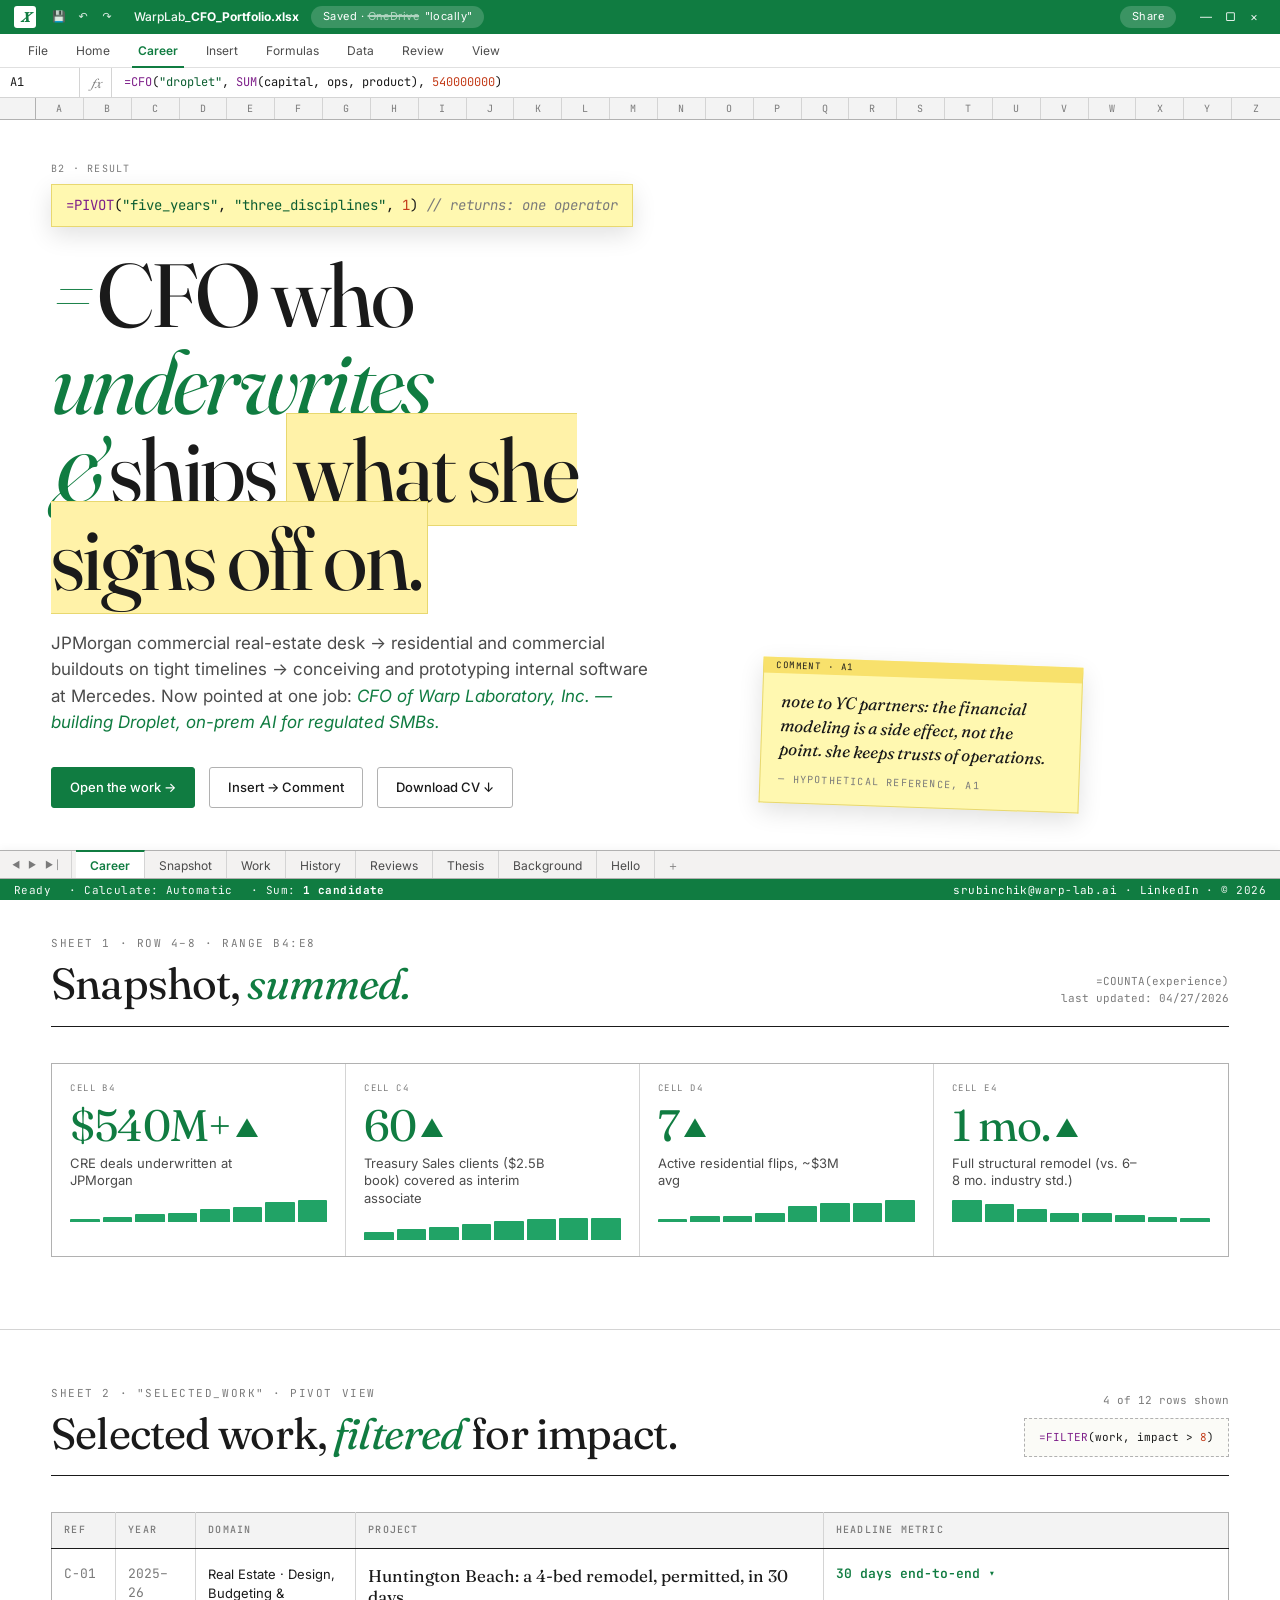
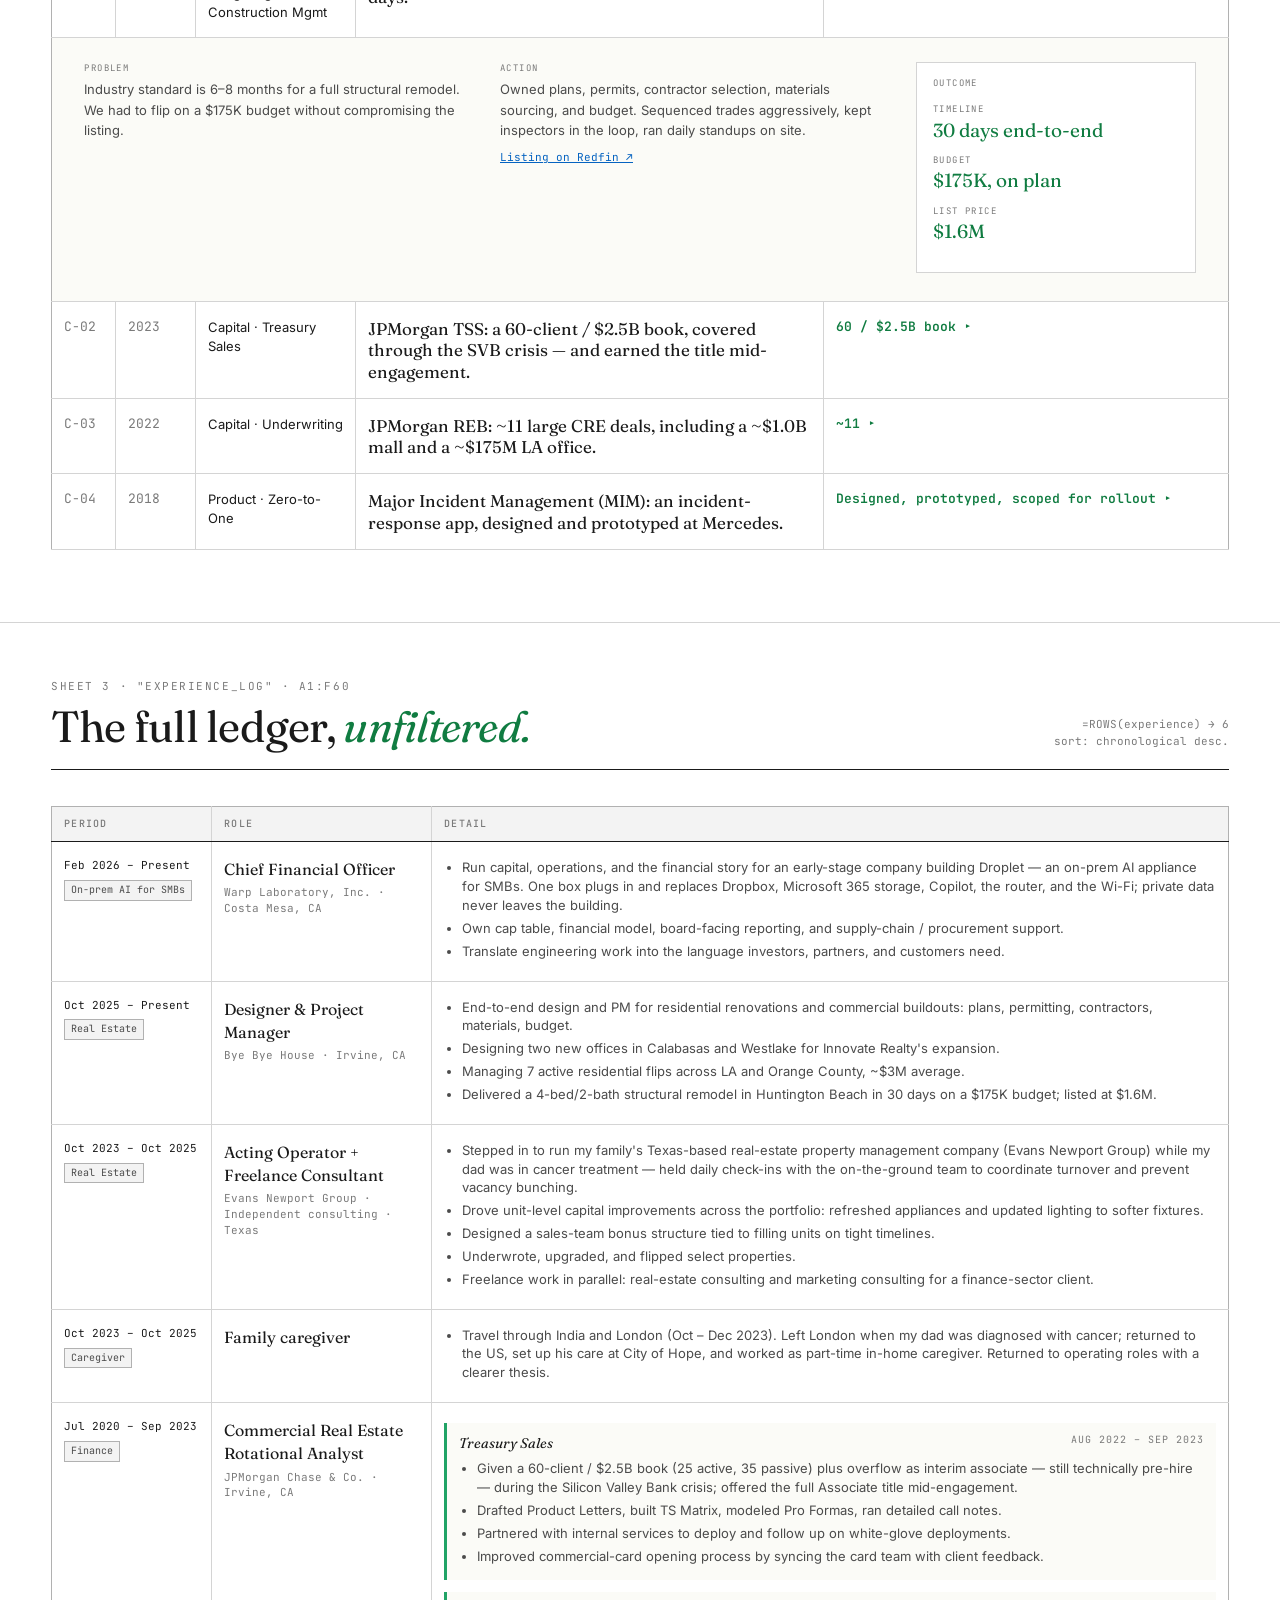
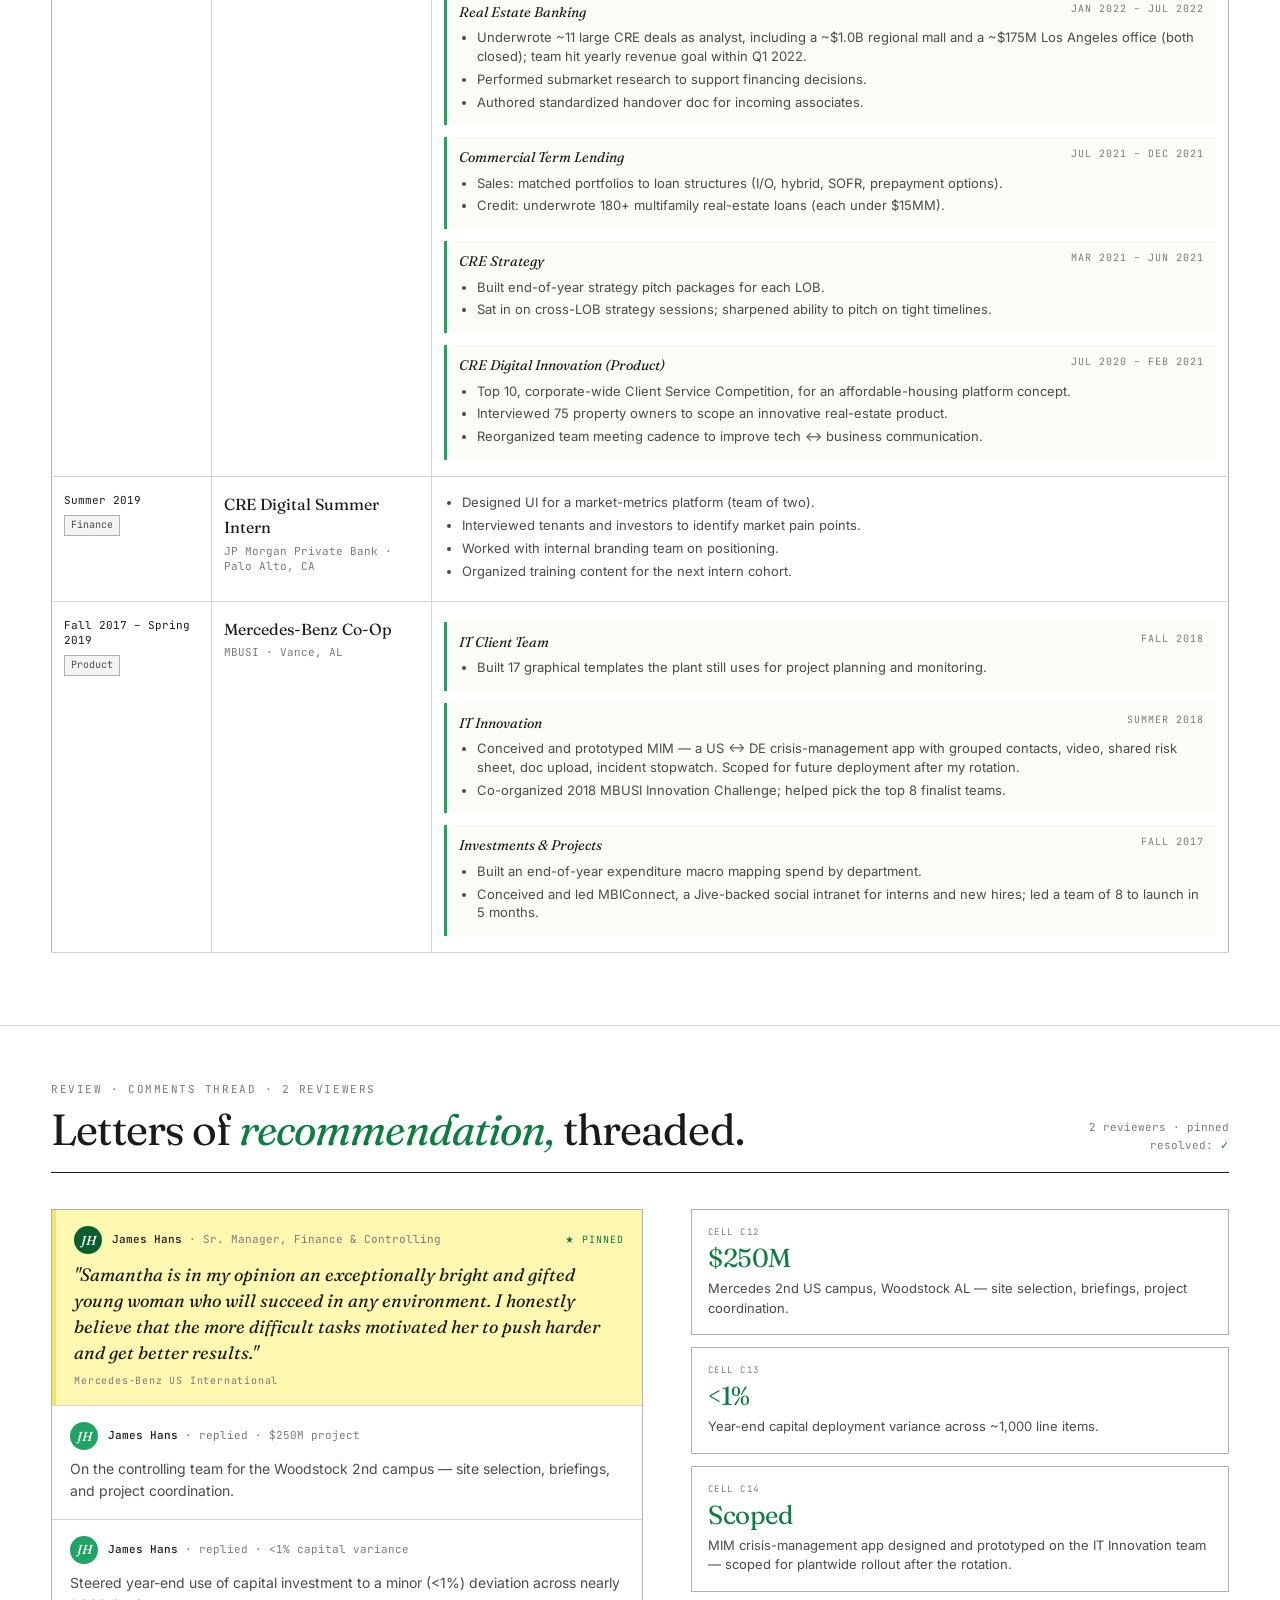
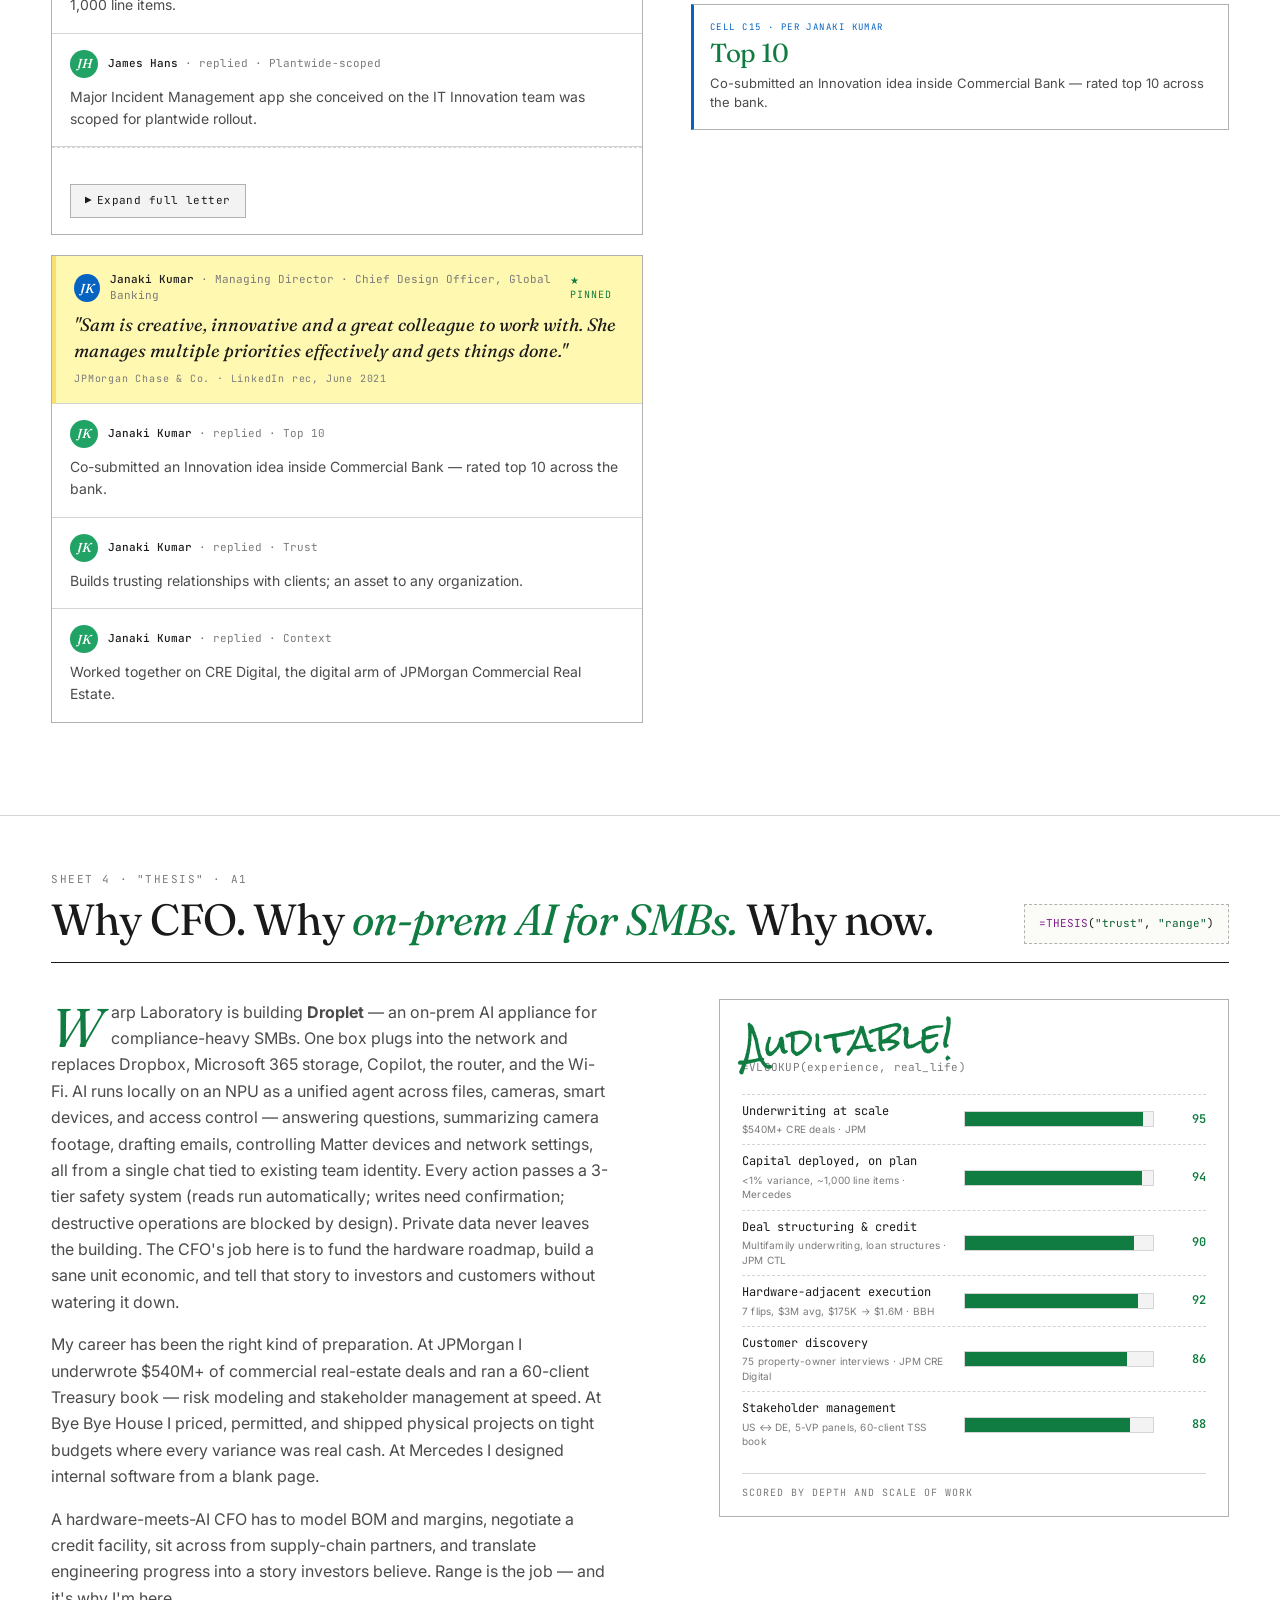
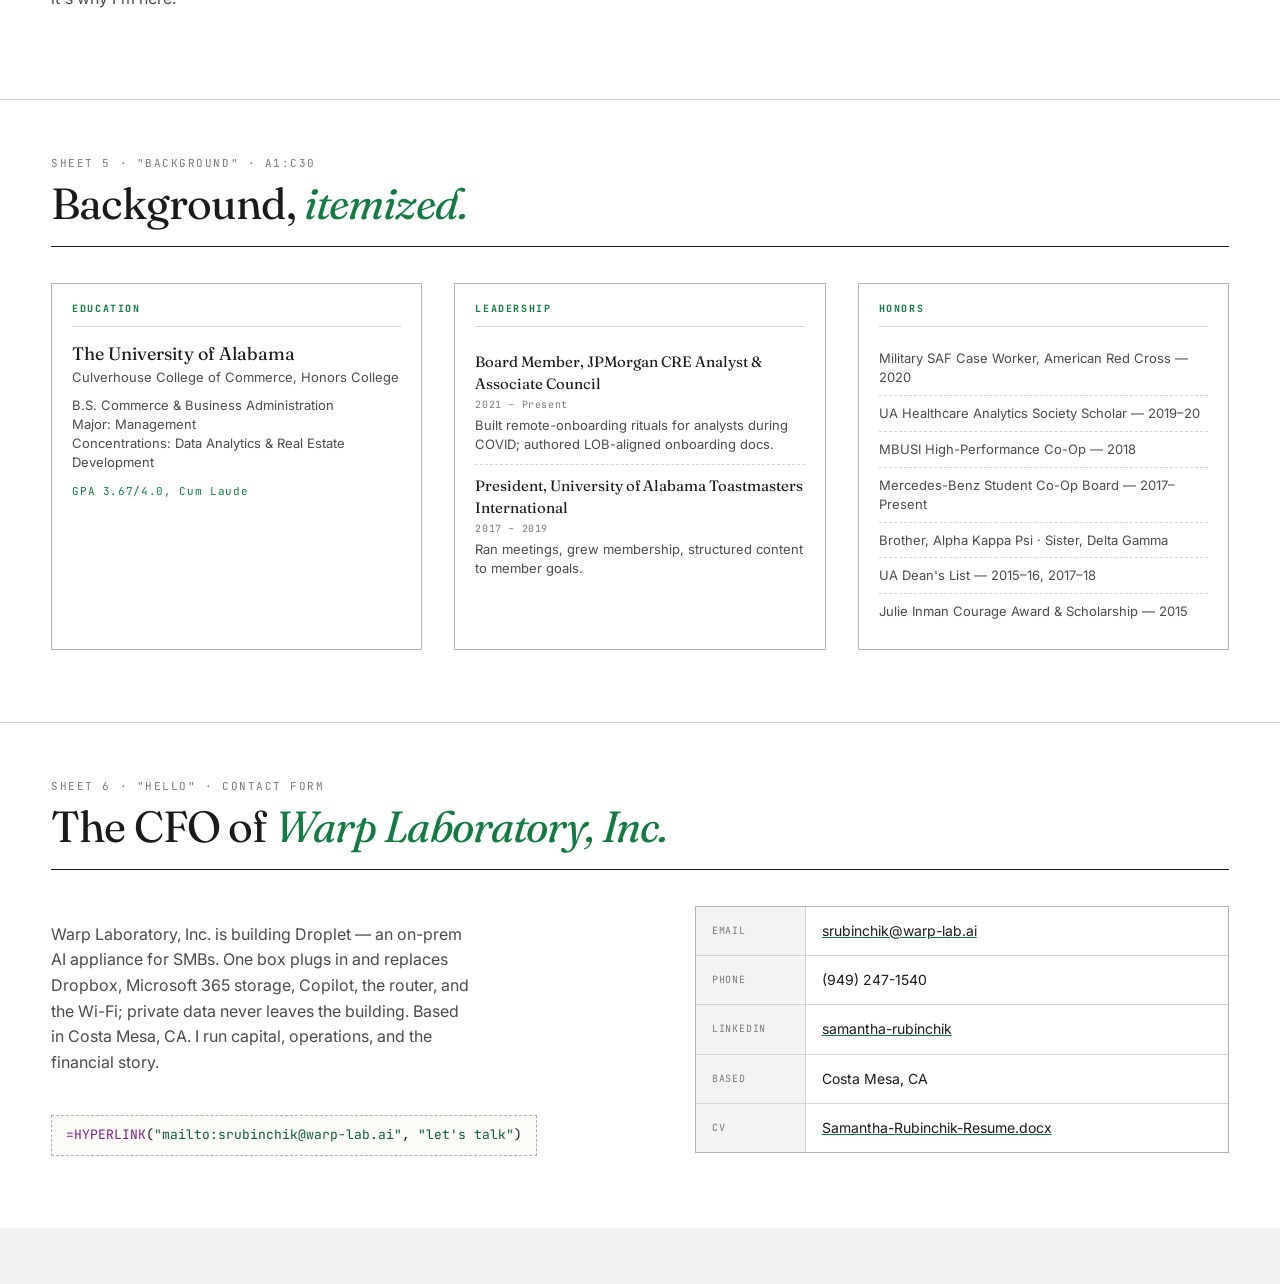
==== commit 9c380f9a: "Add Acting Operator + Freelance Consultant role (Evans Newport Group, Texas, Oct 2023 – Oct 2025) — " ====
--- a/index.html
+++ b/index.html
@@ -27,7 +27,7 @@
      The whole resume is in this one file (~36 KB), crawlable by any bot,
      instantly visible on first paint, and works fine without JavaScript.
      One small inline <script> at the bottom highlights the active sheet tab as you scroll. -->
-<div id="root"><div class="app"><div class="titlebar"><div class="left"><span class="xicon">𝑿</span><div class="qat"><span title="Save">💾</span><span title="Undo">↶</span><span title="Redo">↷</span></div><span class="file">WarpLab_<b>CFO_Portfolio.xlsx</b></span><span class="pill">Saved · <s class="strike">OneDrive</s> "locally"</span></div><div class="right"><span class="pill">Share</span><div class="winbtns"><span>—</span><span>▢</span><span>×</span></div></div></div><div class="ribbon"><div class="ribbon-tab">File</div><div class="ribbon-tab">Home</div><div class="ribbon-tab active">Career</div><div class="ribbon-tab">Insert</div><div class="ribbon-tab">Formulas</div><div class="ribbon-tab">Data</div><div class="ribbon-tab">Review</div><div class="ribbon-tab">View</div></div><div class="formulabar"><div class="namebox">A1</div><div class="fx">𝑓𝑥</div><div class="formula"><span class="fn">=CFO</span>(<span class="str">"droplet"</span>, <span class="fn">SUM</span>(capital, ops, product), <span class="num">540000000</span>)</div></div><div class="colheaders"><div class="corner"></div><div class="col">A</div><div class="col">B</div><div class="col">C</div><div class="col">D</div><div class="col">E</div><div class="col">F</div><div class="col">G</div><div class="col">H</div><div class="col">I</div><div class="col">J</div><div class="col">K</div><div class="col">L</div><div class="col">M</div><div class="col">N</div><div class="col">O</div><div class="col">P</div><div class="col">Q</div><div class="col">R</div><div class="col">S</div><div class="col">T</div><div class="col">U</div><div class="col">V</div><div class="col">W</div><div class="col">X</div><div class="col">Y</div><div class="col">Z</div></div><div class="sheet"><header class="hero" id="top"><div class="page"><div class="hero-grid"><div class="hero-cell"><div class="cell-coords">B2 · result</div><div class="hero-formula"><span class="fn">=PIVOT</span>(<span class="str">"five_years"</span>, <span class="str">"three_disciplines"</span>, <span class="num">1</span>)<span class="com">// returns: one operator</span></div><h1><span class="equals">=</span>CFO who <em>underwrites</em><br><span class="equals">&amp;</span>ships <span class="hl">what she signs off on.</span></h1><p class="hero-thesis">JPMorgan commercial real-estate desk → residential and commercial buildouts on tight timelines → conceiving and prototyping internal software at Mercedes. Now pointed at one job: <em>CFO of Warp Laboratory, Inc. — building Droplet, on-prem AI for regulated SMBs.</em></p><div class="hero-cta"><a class="btn" href="#work">Open the work →</a><a class="btn btn-ghost" href="#contact">Insert → Comment</a><a class="btn btn-ghost" href="Samantha-Rubinchik-Resume.docx" download="">Download CV ↓</a></div></div><div><div class="sticky">note to YC partners: the financial<br>modeling is a side effect, not the<br>point. she keeps trusts of <em>operations.</em><span class="author">— hypothetical reference, A1</span></div></div></div></div></header><section id="snapshot"><div class="page"><div class="section-head"><div><div class="ref">Sheet 1 · row 4–8 · range B4:E8</div><h2>Snapshot, <em>summed.</em></h2></div><div class="meta"><div>=COUNTA(experience)</div><div>last updated: 04/27/2026</div></div></div><div class="kpi-grid"><div class="kpi"><div class="ref-tag">Cell B4</div><div class="val">$540M+<span class="arrow">▲</span></div><div class="lbl">CRE deals underwritten at JPMorgan</div><div class="spark"><i style="height: 3.3px;"></i><i style="height: 5.5px;"></i><i style="height: 7.7px;"></i><i style="height: 8.8px;"></i><i style="height: 13.2px;"></i><i style="height: 15.4px;"></i><i style="height: 19.8px;"></i><i style="height: 22px;"></i></div></div><div class="kpi"><div class="ref-tag">Cell C4</div><div class="val">60<span class="arrow">▲</span></div><div class="lbl">Treasury Sales clients ($2.5B book) covered as interim associate</div><div class="spark"><i style="height: 8.06667px;"></i><i style="height: 10.2667px;"></i><i style="height: 12.8333px;"></i><i style="height: 15.4px;"></i><i style="height: 18.3333px;"></i><i style="height: 20.1667px;"></i><i style="height: 21.2667px;"></i><i style="height: 22px;"></i></div></div><div class="kpi"><div class="ref-tag">Cell D4</div><div class="val">7<span class="arrow">▲</span></div><div class="lbl">Active residential flips, ~$3M avg</div><div class="spark"><i style="height: 3.14286px;"></i><i style="height: 6.28571px;"></i><i style="height: 6.28571px;"></i><i style="height: 9.42857px;"></i><i style="height: 15.7143px;"></i><i style="height: 18.8571px;"></i><i style="height: 18.8571px;"></i><i style="height: 22px;"></i></div></div><div class="kpi"><div class="ref-tag">Cell E4</div><div class="val">1 mo.<span class="arrow">▲</span></div><div class="lbl">Full structural remodel (vs. 6–8 mo. industry std.)</div><div class="spark"><i style="height: 22px;"></i><i style="height: 17.6px;"></i><i style="height: 13.2px;"></i><i style="height: 8.8px;"></i><i style="height: 8.8px;"></i><i style="height: 6.6px;"></i><i style="height: 5.28px;"></i><i style="height: 4.4px;"></i></div></div></div></div></section><section id="work"><div class="page"><div class="section-head"><div><div class="ref">Sheet 2 · "selected_work" · pivot view</div><h2>Selected work, <em>filtered</em> for impact.</h2></div><div class="meta"><div>4 of 12 rows shown</div><div class="cell-equation" style="margin-top: 8px; font-size: 11px;"><span class="fn">=FILTER</span>(work, impact &gt; <span class="num">8</span>)</div></div></div><table class="case-table"><thead><tr><th>Ref</th><th>Year</th><th>Domain</th><th>Project</th><th>Headline metric</th></tr></thead><tbody><tr class="is-open"><td class="id-col">C-01</td><td class="year-col">2025–26</td><td class="tag-col">Real Estate · Design, Budgeting &amp; Construction Mgmt</td><td class="title-col">Huntington Beach: a 4-bed remodel, permitted, in 30 days.</td><td class="metric-col">30 days end-to-end</td></tr><tr class="case-row-detail"><td colspan="5"><div class="grid"><div><div class="lbl">Problem</div><p>Industry standard is 6–8 months for a full structural remodel. We had to flip on a $175K budget without compromising the listing.</p></div><div><div class="lbl">Action</div><p>Owned plans, permits, contractor selection, materials sourcing, and budget. Sequenced trades aggressively, kept inspectors in the loop, ran daily standups on site.</p><a class="extlink" href="https://www.redfin.com/CA/Huntington-Beach/10121-Kukui-Dr-92646/home/3815561" target="_blank" rel="noreferrer">Listing on Redfin ↗</a></div><div class="out-card"><div class="lbl" style="margin-bottom: 10px;">Outcome</div><dl><dt>Timeline</dt><dd>30 days end-to-end</dd><dt>Budget</dt><dd>$175K, on plan</dd><dt>List price</dt><dd>$1.6M</dd></dl></div></div></td></tr><tr><td class="id-col">C-02</td><td class="year-col">2023</td><td class="tag-col">Capital · Treasury Sales</td><td class="title-col">JPMorgan TSS: a 60-client / $2.5B book, covered through the SVB crisis — and earned the title mid-engagement.</td><td class="metric-col">60 / $2.5B book</td></tr><tr class="case-row-detail"><td colspan="5"><div class="grid"><div><div class="lbl">Problem</div><p>Silicon Valley Bank collapsed in March 2023 and the senior associate on the desk stepped away. Sixty Treasury Sales relationships ($2.5B in coverage) needed full coverage on no-notice, with deployments and client questions in flight.</p></div><div><div class="lbl">Action</div><p>Took the 60-client / $2.5B book (25 active, 35 passive) plus overflow as interim associate — still technically pre-hire. Drafted Product Letters, built the TS Matrix, modeled Pro Formas, kept detailed call notes, and partnered with internal services on white-glove deployments. JPMorgan offered the full Associate title in the middle of the engagement.</p></div><div class="out-card"><div class="lbl" style="margin-bottom: 10px;">Outcome</div><dl><dt>Clients covered</dt><dd>60 / $2.5B book</dd><dt>Mid-engagement</dt><dd>Offered full Associate title</dd><dt>Context</dt><dd>SVB crisis, March 2023</dd></dl></div></div></td></tr><tr><td class="id-col">C-03</td><td class="year-col">2022</td><td class="tag-col">Capital · Underwriting</td><td class="title-col">JPMorgan REB: ~11 large CRE deals, including a ~$1.0B mall and a ~$175M LA office.</td><td class="metric-col">~11</td></tr><tr class="case-row-detail"><td colspan="5"><div class="grid"><div><div class="lbl">Problem</div><p>Real Estate Banking team needed to clear an annual revenue target while maintaining underwriting discipline across a varied submarket book.</p></div><div><div class="lbl">Action</div><p>Underwrote ~11 large CRE deals as analyst, including a ~$1.0B regional mall and a ~$175M Los Angeles office (both closed). Operated in the team's underwriting models and learned them, ran submarket research, drafted credit memos, and authored a handover doc the next class of associates still uses.</p></div><div class="out-card"><div class="lbl" style="margin-bottom: 10px;">Outcome</div><dl><dt>Deals underwritten</dt><dd>~11</dd><dt>Two biggest of my rotation</dt><dd>~$1.0B mall · ~$175M LA office</dd><dt>Team's yearly goal</dt><dd>Hit by end of Q1</dd></dl></div></div></td></tr><tr><td class="id-col">C-04</td><td class="year-col">2018</td><td class="tag-col">Product · Zero-to-One</td><td class="title-col">Major Incident Management (MIM): an incident-response app, designed and prototyped at Mercedes.</td><td class="metric-col">Designed, prototyped, scoped for rollout</td></tr><tr class="case-row-detail"><td colspan="5"><div class="grid"><div><div class="lbl">Problem</div><p>Crisis communication between MBUSI (Alabama) and Mercedes Germany was scattered across email, phone, and shared drives during major incidents.</p></div><div><div class="lbl">Action</div><p>Conceived and specified the Major Incident Management app — grouped contacts, embedded video, shared risk sheet, document upload, incident stopwatch. Took it from concept through prototype and stakeholder review; it was being scoped for future deployment after I left the program.</p></div><div class="out-card"><div class="lbl" style="margin-bottom: 10px;">Outcome</div><dl><dt>Status</dt><dd>Designed, prototyped, scoped for rollout</dd><dt>Scope</dt><dd>US ↔ DE crisis coordination</dd></dl></div></div></td></tr></tbody></table></div></section><section id="timeline"><div class="page"><div class="section-head"><div><div class="ref">Sheet 3 · "experience_log" · A1:F60</div><h2>The full ledger, <em>unfiltered.</em></h2></div><div class="meta"><div>=ROWS(experience) → 6</div><div>sort: chronological desc.</div></div></div><table class="tl-table"><thead><tr><th>Period</th><th>Role</th><th>Detail</th></tr></thead><tbody><tr class="tl-row"><td class="tl-when-col">Feb 2026 – Present<div><span class="kind">On-prem AI for SMBs</span></div></td><td class="tl-role-col"><div class="role">Chief Financial Officer</div><div class="org">Warp Laboratory, Inc. · Costa Mesa, CA</div></td><td><ul class="tl-bullets"><li>Run capital, operations, and the financial story for an early-stage company building Droplet — an on-prem AI appliance for SMBs. One box plugs in and replaces Dropbox, Microsoft 365 storage, Copilot, the router, and the Wi-Fi; private data never leaves the building.</li><li>Own cap table, financial model, board-facing reporting, and supply-chain / procurement support.</li><li>Translate engineering work into the language investors, partners, and customers need.</li></ul></td></tr><tr class="tl-row"><td class="tl-when-col">Oct 2025 – Present<div><span class="kind">Real Estate</span></div></td><td class="tl-role-col"><div class="role">Designer &amp; Project Manager</div><div class="org">Bye Bye House · Irvine, CA</div></td><td><ul class="tl-bullets"><li>End-to-end design and PM for residential renovations and commercial buildouts: plans, permitting, contractors, materials, budget.</li><li>Designing two new offices in Calabasas and Westlake for Innovate Realty's expansion.</li><li>Managing 7 active residential flips across LA and Orange County, ~$3M average.</li><li>Delivered a 4-bed/2-bath structural remodel in Huntington Beach in 30 days on a $175K budget; listed at $1.6M.</li></ul></td></tr><tr class="tl-row"><td class="tl-when-col">Oct 2023 – Oct 2025<div><span class="kind">Caregiver</span></div></td><td class="tl-role-col"><div class="role">Family caregiver</div></td><td><ul class="tl-bullets"><li>Travel through India and London (Oct – Dec 2023). Left London when my dad was diagnosed with cancer; returned to the US, set up his care at City of Hope, and worked as part-time in-home caregiver. Returned to operating roles with a clearer thesis.</li></ul></td></tr><tr class="tl-row"><td class="tl-when-col">Jul 2020 – Sep 2023<div><span class="kind">Finance</span></div></td><td class="tl-role-col"><div class="role">Commercial Real Estate Rotational Analyst</div><div class="org">JPMorgan Chase &amp; Co. · Irvine, CA</div></td><td><div class="tl-rotation"><div class="tl-rot-head"><span class="tl-rot-name">Treasury Sales</span><span class="tl-rot-span">Aug 2022 – Sep 2023</span></div><ul class="tl-bullets"><li>Given a 60-client / $2.5B book (25 active, 35 passive) plus overflow as interim associate — still technically pre-hire — during the Silicon Valley Bank crisis; offered the full Associate title mid-engagement.</li><li>Drafted Product Letters, built TS Matrix, modeled Pro Formas, ran detailed call notes.</li><li>Partnered with internal services to deploy and follow up on white-glove deployments.</li><li>Improved commercial-card opening process by syncing the card team with client feedback.</li></ul></div><div class="tl-rotation"><div class="tl-rot-head"><span class="tl-rot-name">Real Estate Banking</span><span class="tl-rot-span">Jan 2022 – Jul 2022</span></div><ul class="tl-bullets"><li>Underwrote ~11 large CRE deals as analyst, including a ~$1.0B regional mall and a ~$175M Los Angeles office (both closed); team hit yearly revenue goal within Q1 2022.</li><li>Performed submarket research to support financing decisions.</li><li>Authored standardized handover doc for incoming associates.</li></ul></div><div class="tl-rotation"><div class="tl-rot-head"><span class="tl-rot-name">Commercial Term Lending</span><span class="tl-rot-span">Jul 2021 – Dec 2021</span></div><ul class="tl-bullets"><li>Sales: matched portfolios to loan structures (I/O, hybrid, SOFR, prepayment options).</li><li>Credit: underwrote 180+ multifamily real-estate loans (each under $15MM).</li></ul></div><div class="tl-rotation"><div class="tl-rot-head"><span class="tl-rot-name">CRE Strategy</span><span class="tl-rot-span">Mar 2021 – Jun 2021</span></div><ul class="tl-bullets"><li>Built end-of-year strategy pitch packages for each LOB.</li><li>Sat in on cross-LOB strategy sessions; sharpened ability to pitch on tight timelines.</li></ul></div><div class="tl-rotation"><div class="tl-rot-head"><span class="tl-rot-name">CRE Digital Innovation (Product)</span><span class="tl-rot-span">Jul 2020 – Feb 2021</span></div><ul class="tl-bullets"><li>Top 10, corporate-wide Client Service Competition, for an affordable-housing platform concept.</li><li>Interviewed 75 property owners to scope an innovative real-estate product.</li><li>Reorganized team meeting cadence to improve tech ↔ business communication.</li></ul></div></td></tr><tr class="tl-row"><td class="tl-when-col">Summer 2019<div><span class="kind">Finance</span></div></td><td class="tl-role-col"><div class="role">CRE Digital Summer Intern</div><div class="org">JP Morgan Private Bank · Palo Alto, CA</div></td><td><ul class="tl-bullets"><li>Designed UI for a market-metrics platform (team of two).</li><li>Interviewed tenants and investors to identify market pain points.</li><li>Worked with internal branding team on positioning.</li><li>Organized training content for the next intern cohort.</li></ul></td></tr><tr class="tl-row"><td class="tl-when-col">Fall 2017 – Spring 2019<div><span class="kind">Product</span></div></td><td class="tl-role-col"><div class="role">Mercedes-Benz Co-Op</div><div class="org">MBUSI · Vance, AL</div></td><td><div class="tl-rotation"><div class="tl-rot-head"><span class="tl-rot-name">IT Client Team</span><span class="tl-rot-span">Fall 2018</span></div><ul class="tl-bullets"><li>Built 17 graphical templates the plant still uses for project planning and monitoring.</li></ul></div><div class="tl-rotation"><div class="tl-rot-head"><span class="tl-rot-name">IT Innovation</span><span class="tl-rot-span">Summer 2018</span></div><ul class="tl-bullets"><li>Conceived and prototyped MIM — a US ↔ DE crisis-management app with grouped contacts, video, shared risk sheet, doc upload, incident stopwatch. Scoped for future deployment after my rotation.</li><li>Co-organized 2018 MBUSI Innovation Challenge; helped pick the top 8 finalist teams.</li></ul></div><div class="tl-rotation"><div class="tl-rot-head"><span class="tl-rot-name">Investments &amp; Projects</span><span class="tl-rot-span">Fall 2017</span></div><ul class="tl-bullets"><li>Built an end-of-year expenditure macro mapping spend by department.</li><li>Conceived and led MBIConnect, a Jive-backed social intranet for interns and new hires; led a team of 8 to launch in 5 months.</li></ul></div></td></tr></tbody></table></div></section><section id="recommendation"><div class="page"><div class="section-head"><div><div class="ref">Review · Comments thread · 2 reviewers</div><h2>Letters of <em>recommendation,</em> threaded.</h2></div><div class="meta"><div>2 reviewers · pinned</div><div>resolved: <span style="color: var(--xl-green);">✓</span></div></div></div><div class="rec"><div><div class="rec-thread" style="margin-bottom: 20px;"><div class="rec-comment pinned"><div class="head"><span class="avatar">JH</span><span><span class="name">James Hans</span> · <span class="role">Sr. Manager, Finance &amp; Controlling</span></span><span class="pin">★ pinned</span></div><div class="body">"Samantha is in my opinion an exceptionally bright and gifted young woman who will succeed in any environment. I honestly believe that the more difficult tasks motivated her to push harder and get better results."</div><div style="margin-top: 8px; font-family: 'JetBrains Mono', monospace; font-size: 10px; color: var(--ink-mute); letter-spacing: 0.08em;">Mercedes-Benz US International</div></div><div class="rec-comment normal"><div class="head"><span class="avatar" style="background: var(--xl-green-light);">JH</span><span><span class="name">James Hans</span> · replied · <span class="mono">$250M project</span></span></div><div class="body">On the controlling team for the Woodstock 2nd campus — site selection, briefings, and project coordination.</div></div><div class="rec-comment normal"><div class="head"><span class="avatar" style="background: var(--xl-green-light);">JH</span><span><span class="name">James Hans</span> · replied · <span class="mono">&lt;1% capital variance</span></span></div><div class="body">Steered year-end use of capital investment to a minor (&lt;1%) deviation across nearly 1,000 line items.</div></div><div class="rec-comment normal"><div class="head"><span class="avatar" style="background: var(--xl-green-light);">JH</span><span><span class="name">James Hans</span> · replied · <span class="mono">Plantwide-scoped</span></span></div><div class="body">Major Incident Management app she conceived on the IT Innovation team was scoped for plantwide rollout.</div></div><details class="rec-comment normal rec-details" style="border-top: 1px dashed var(--grid);"><summary class="rec-toggle">Expand full letter</summary><div class="rec-full"><p>It is my pleasure to provide this recommendation for Samantha Rubinchik. I first met Samantha at a career fair on the campus of the University of Alabama. I attended the fair to recruit for positions in the Mercedes-Benz US International co-op program, and toward the end of a long day was approached by a very confident young woman with an impressive knowledge of Daimler AG and the production plant in Tuscaloosa. While her introduction was excellent, the substance of our conversation was quite impressive — she demonstrated that she understood the financial concepts and critical thinking that would make her a valued team member.</p><p>She excelled in the formal interview process and accepted the offer to join our program. I requested that she start her first rotation in my team and assigned her to the standard co-op task set. Very quickly she started to excel at her work and actively asked to be more involved and have additional tasks, showing high initiative.</p><p>She supported the process of steering the year-end use of capital investment to a minor (&lt;1%) deviation by contacting the project teams to forecast what the spending per project line item would be at the close of the fiscal year. She worked extremely diligently and at one point actually had feedback on all ~1,000 project line items. This required her to get answers from Technical Managers and Project Leaders, which she did in a highly professional manner.</p><p>During her term, Mercedes-Benz US International was also involved in real estate purchases of several parcels of land for the site of our 2nd US campus in Woodstock, Alabama. This was a $250,000,000 project under my leadership. Samantha assisted me in multiple facets including analysis of site selection alternatives, creation of management briefings, and overall coordination of project meetings. Her private real estate experience and knowledge of the real estate world was a key success factor for the overall project (first operation, January 2019).</p><p>In addition, Samantha was allowed to facilitate the Investment and Project Controlling weekly team meetings. She accompanied me to the Career Fair to represent the best and brightest of the Mercedes-Benz US International Co-Op program, and to multiple speaking engagements at the University of Alabama, creating innovative and appealing presentation materials on her own with minimal guidance from me.</p><p>Samantha is in my opinion an exceptionally bright and gifted young woman who will succeed in any environment. I honestly believe that the more difficult tasks motivated her to push harder and get better results.</p><p>I was recently promoted to Sr. Manager of the Controlling team. During the selection process, Samantha challenged me on why I wanted the job, and what I was going to do with the department. These conversations proved invaluable to me during the actual interview process with a panel of 5 vice presidents and directors, where many similar questions were posed.</p><p>If your program is looking for superior candidates with a record of achievement, Samantha is an exceptional choice. She rises to any challenge facing her and pushes herself to learn what she needs for the overall success of the task. As I expected, she has quickly gained attention in the IT Department on the IT Innovation team with her Major Incident Management App that will be deployed plantwide. Samantha is also a team player — she created long-term relationships with several of our German interns and worked beyond my area to create a concept for a social network platform for interns and co-ops; along with some other students, this idea was implemented and is being used by all of our co-ops and interns.</p><p>To conclude, I would like to restate my strong recommendation for Samantha Rubinchik. She is an extraordinary asset to my organization and I feel strongly she would benefit any organization in which she works.</p><div class="rec-sign"><div>Best regards,</div><div><b>James Hans</b> · Sr. Manager, Finance &amp; Controlling · Mercedes-Benz US International</div><div style="margin-top: 8px;"><a href="SR-Letter-of-Recommendation-James-Hans.docx" download="" style="color: var(--link);">Download original ↓</a></div></div></div></details></div><div class="rec-thread" style="margin-bottom: 20px;"><div class="rec-comment pinned"><div class="head"><span class="avatar" style="background: rgb(5, 99, 193);">JK</span><span><span class="name">Janaki Kumar</span> · <span class="role">Managing Director · Chief Design Officer, Global Banking</span></span><span class="pin">★ pinned</span></div><div class="body">"Sam is creative, innovative and a great colleague to work with. She manages multiple priorities effectively and gets things done."</div><div style="margin-top: 8px; font-family: 'JetBrains Mono', monospace; font-size: 10px; color: var(--ink-mute); letter-spacing: 0.08em;">JPMorgan Chase &amp; Co. · LinkedIn rec, June 2021</div></div><div class="rec-comment normal"><div class="head"><span class="avatar" style="background: var(--xl-green-light);">JK</span><span><span class="name">Janaki Kumar</span> · replied · <span class="mono">Top 10</span></span></div><div class="body">Co-submitted an Innovation idea inside Commercial Bank — rated top 10 across the bank.</div></div><div class="rec-comment normal"><div class="head"><span class="avatar" style="background: var(--xl-green-light);">JK</span><span><span class="name">Janaki Kumar</span> · replied · <span class="mono">Trust</span></span></div><div class="body">Builds trusting relationships with clients; an asset to any organization.</div></div><div class="rec-comment normal"><div class="head"><span class="avatar" style="background: var(--xl-green-light);">JK</span><span><span class="name">Janaki Kumar</span> · replied · <span class="mono">Context</span></span></div><div class="body">Worked together on CRE Digital, the digital arm of JPMorgan Commercial Real Estate.</div></div></div></div><div><div class="rec-stats"><div class="rec-stat"><div class="ref-tag">cell C12</div><div class="val">$250M</div><div class="desc">Mercedes 2nd US campus, Woodstock AL — site selection, briefings, project coordination.</div></div><div class="rec-stat"><div class="ref-tag">cell C13</div><div class="val">&lt;1%</div><div class="desc">Year-end capital deployment variance across ~1,000 line items.</div></div><div class="rec-stat"><div class="ref-tag">cell C14</div><div class="val">Scoped</div><div class="desc">MIM crisis-management app designed and prototyped on the IT Innovation team — scoped for plantwide rollout after the rotation.</div></div><div class="rec-stat" style="border-left: 3px solid rgb(5, 99, 193);"><div class="ref-tag" style="color: rgb(5, 99, 193);">cell C15 · per Janaki Kumar</div><div class="val">Top 10</div><div class="desc">Co-submitted an Innovation idea inside Commercial Bank — rated top 10 across the bank.</div></div></div></div></div></div></section><section id="thesis"><div class="page"><div class="section-head"><div><div class="ref">Sheet 4 · "thesis" · A1</div><h2>Why CFO. Why <em>on-prem AI for SMBs.</em> Why now.</h2></div><div class="meta"><div class="cell-equation" style="font-size: 11px;"><span class="fn">=THESIS</span>(<span class="str">"trust"</span>, <span class="str">"range"</span>)</div></div></div><div class="thesis-grid"><div class="thesis-paras"><p>Warp Laboratory is building <strong>Droplet</strong> — an on-prem AI appliance for compliance-heavy SMBs. One box plugs into the network and replaces Dropbox, Microsoft 365 storage, Copilot, the router, and the Wi-Fi. AI runs locally on an NPU as a unified agent across files, cameras, smart devices, and access control — answering questions, summarizing camera footage, drafting emails, controlling Matter devices and network settings, all from a single chat tied to existing team identity. Every action passes a 3-tier safety system (reads run automatically; writes need confirmation; destructive operations are blocked by design). Private data never leaves the building. The CFO's job here is to fund the hardware roadmap, build a sane unit economic, and tell that story to investors and customers without watering it down.</p><p>My career has been the right kind of preparation. At JPMorgan I underwrote $540M+ of commercial real-estate deals and ran a 60-client Treasury book — risk modeling and stakeholder management at speed. At Bye Bye House I priced, permitted, and shipped physical projects on tight budgets where every variance was real cash. At Mercedes I designed internal software from a blank page.</p><p>A hardware-meets-AI CFO has to model BOM and margins, negotiate a credit facility, sit across from supply-chain partners, and translate engineering progress into a story investors believe. Range is the job — and it's why I'm here.</p></div><div class="bar-chart"><h4 class="scrawl" style="color: rgb(61, 121, 71); font-size: 32px; height: 32px; font-family: 'Permanent Marker';">Auditable!</h4><div class="subt" style="font-family: 'JetBrains Mono', monospace; font-size: 11px; letter-spacing: 0.02em;">=VLOOKUP(experience, real_life)</div><div class="bar-row" style="grid-template-columns: 210px 1fr 40px;"><span class="name" title="$540M+ CRE deals · JPM">Underwriting at scale<span style="display: block; font-family: Inter, sans-serif; font-size: 10px; color: var(--ink-mute); letter-spacing: 0.02em; margin-top: 2px; font-weight: 400; text-transform: none;">$540M+ CRE deals · JPM</span></span><div class="bar"><div class="fill" style="width: 95%;"></div></div><span class="v">95</span></div><div class="bar-row" style="grid-template-columns: 210px 1fr 40px;"><span class="name" title="&lt;1% variance, ~1,000 line items · Mercedes">Capital deployed, on plan<span style="display: block; font-family: Inter, sans-serif; font-size: 10px; color: var(--ink-mute); letter-spacing: 0.02em; margin-top: 2px; font-weight: 400; text-transform: none;">&lt;1% variance, ~1,000 line items · Mercedes</span></span><div class="bar"><div class="fill" style="width: 94%;"></div></div><span class="v">94</span></div><div class="bar-row" style="grid-template-columns: 210px 1fr 40px;"><span class="name" title="Multifamily underwriting, loan structures · JPM CTL">Deal structuring &amp; credit<span style="display: block; font-family: Inter, sans-serif; font-size: 10px; color: var(--ink-mute); letter-spacing: 0.02em; margin-top: 2px; font-weight: 400; text-transform: none;">Multifamily underwriting, loan structures · JPM CTL</span></span><div class="bar"><div class="fill" style="width: 90%;"></div></div><span class="v">90</span></div><div class="bar-row" style="grid-template-columns: 210px 1fr 40px;"><span class="name" title="7 flips, $3M avg, $175K → $1.6M · BBH">Hardware-adjacent execution<span style="display: block; font-family: Inter, sans-serif; font-size: 10px; color: var(--ink-mute); letter-spacing: 0.02em; margin-top: 2px; font-weight: 400; text-transform: none;">7 flips, $3M avg, $175K → $1.6M · BBH</span></span><div class="bar"><div class="fill" style="width: 92%;"></div></div><span class="v">92</span></div><div class="bar-row" style="grid-template-columns: 210px 1fr 40px;"><span class="name" title="75 property-owner interviews · JPM CRE Digital">Customer discovery<span style="display: block; font-family: Inter, sans-serif; font-size: 10px; color: var(--ink-mute); letter-spacing: 0.02em; margin-top: 2px; font-weight: 400; text-transform: none;">75 property-owner interviews · JPM CRE Digital</span></span><div class="bar"><div class="fill" style="width: 86%;"></div></div><span class="v">86</span></div><div class="bar-row" style="grid-template-columns: 210px 1fr 40px;"><span class="name" title="US ↔ DE, 5-VP panels, 60-client TSS book">Stakeholder management<span style="display: block; font-family: Inter, sans-serif; font-size: 10px; color: var(--ink-mute); letter-spacing: 0.02em; margin-top: 2px; font-weight: 400; text-transform: none;">US ↔ DE, 5-VP panels, 60-client TSS book</span></span><div class="bar"><div class="fill" style="width: 88%;"></div></div><span class="v">88</span></div><div class="chart-legend">scored by depth and scale of work</div></div></div></div></section><section id="edu"><div class="page"><div class="section-head"><div><div class="ref">Sheet 5 · "background" · A1:C30</div><h2>Background, <em>itemized.</em></h2></div></div><div class="three-col"><div class="panel"><h3>Education</h3><div class="edu-school">The University of Alabama</div><div class="edu-detail">Culverhouse College of Commerce, Honors College</div><div class="edu-detail" style="margin-top: 10px;">B.S. Commerce &amp; Business Administration</div><div class="edu-detail">Major: Management</div><div class="edu-detail">Concentrations: Data Analytics &amp; Real Estate Development</div><div class="edu-mono">GPA 3.67/4.0, Cum Laude</div></div><div class="panel"><h3>Leadership</h3><div class="lead-item"><div class="lead-title">Board Member, JPMorgan CRE Analyst &amp; Associate Council</div><div class="lead-span">2021 – Present</div><p class="lead-notes">Built remote-onboarding rituals for analysts during COVID; authored LOB-aligned onboarding docs.</p></div><div class="lead-item"><div class="lead-title">President, University of Alabama Toastmasters International</div><div class="lead-span">2017 – 2019</div><p class="lead-notes">Ran meetings, grew membership, structured content to member goals.</p></div></div><div class="panel"><h3>Honors</h3><ul><li>Military SAF Case Worker, American Red Cross — 2020</li><li>UA Healthcare Analytics Society Scholar — 2019–20</li><li>MBUSI High-Performance Co-Op — 2018</li><li>Mercedes-Benz Student Co-Op Board — 2017–Present</li><li>Brother, Alpha Kappa Psi · Sister, Delta Gamma</li><li>UA Dean's List — 2015–16, 2017–18</li><li>Julie Inman Courage Award &amp; Scholarship — 2015</li></ul></div></div></div></section><section id="contact"><div class="page"><div class="section-head"><div><div class="ref">Sheet 6 · "hello" · contact form</div><h2>The CFO of <em>Warp Laboratory, Inc.</em></h2></div></div><div class="contact-grid"><div><p style="max-width: 42ch; color: var(--ink-soft); font-size: 16px; line-height: 1.6;">Warp Laboratory, Inc. is building Droplet — an on-prem AI appliance for SMBs. One box plugs in and replaces Dropbox, Microsoft 365 storage, Copilot, the router, and the Wi-Fi; private data never leaves the building. Based in Costa Mesa, CA. I run capital, operations, and the financial story.</p><div class="cell-equation" style="margin-top: 24px;"><span class="fn">=HYPERLINK</span>(<span class="str">"mailto:srubinchik@warp-lab.ai"</span>, <span class="str">"let's talk"</span>)</div></div><div class="form-card"><div class="form-row"><div class="k">email</div><div class="v"><a href="mailto:srubinchik@warp-lab.ai">srubinchik@warp-lab.ai</a></div></div><div class="form-row"><div class="k">phone</div><div class="v">(949) 247-1540</div></div><div class="form-row"><div class="k">linkedin</div><div class="v"><a href="https://www.linkedin.com/in/samantha-rubinchik-8a909110a/" target="_blank" rel="noreferrer">samantha-rubinchik</a></div></div><div class="form-row"><div class="k">based</div><div class="v">Costa Mesa, CA</div></div><div class="form-row"><div class="k">cv</div><div class="v"><a href="Samantha-Rubinchik-Resume.docx" download="">Samantha-Rubinchik-Resume.docx</a></div></div></div></div></div></section></div><div class="tabbar"><a href="#top" class="active">Career</a><a href="#snapshot">Snapshot</a><a href="#work">Work</a><a href="#timeline">History</a><a href="#recommendation">Reviews</a><a href="#thesis">Thesis</a><a href="#edu">Background</a><a href="#contact">Hello</a><span class="plus">＋</span></div><div class="statusbar"><div class="left"><span>Ready</span><span>· Calculate: Automatic</span><span>· Sum: <b>1 candidate</b></span></div><div><a href="mailto:srubinchik@warp-lab.ai">srubinchik@warp-lab.ai</a>&nbsp;·&nbsp;<a href="https://www.linkedin.com/in/samantha-rubinchik-8a909110a/" target="_blank" rel="noreferrer">LinkedIn</a>&nbsp;·&nbsp;© 2026</div></div></div></div>
+<div id="root"><div class="app"><div class="titlebar"><div class="left"><span class="xicon">𝑿</span><div class="qat"><span title="Save">💾</span><span title="Undo">↶</span><span title="Redo">↷</span></div><span class="file">WarpLab_<b>CFO_Portfolio.xlsx</b></span><span class="pill">Saved · <s class="strike">OneDrive</s> "locally"</span></div><div class="right"><span class="pill">Share</span><div class="winbtns"><span>—</span><span>▢</span><span>×</span></div></div></div><div class="ribbon"><div class="ribbon-tab">File</div><div class="ribbon-tab">Home</div><div class="ribbon-tab active">Career</div><div class="ribbon-tab">Insert</div><div class="ribbon-tab">Formulas</div><div class="ribbon-tab">Data</div><div class="ribbon-tab">Review</div><div class="ribbon-tab">View</div></div><div class="formulabar"><div class="namebox">A1</div><div class="fx">𝑓𝑥</div><div class="formula"><span class="fn">=CFO</span>(<span class="str">"droplet"</span>, <span class="fn">SUM</span>(capital, ops, product), <span class="num">540000000</span>)</div></div><div class="colheaders"><div class="corner"></div><div class="col">A</div><div class="col">B</div><div class="col">C</div><div class="col">D</div><div class="col">E</div><div class="col">F</div><div class="col">G</div><div class="col">H</div><div class="col">I</div><div class="col">J</div><div class="col">K</div><div class="col">L</div><div class="col">M</div><div class="col">N</div><div class="col">O</div><div class="col">P</div><div class="col">Q</div><div class="col">R</div><div class="col">S</div><div class="col">T</div><div class="col">U</div><div class="col">V</div><div class="col">W</div><div class="col">X</div><div class="col">Y</div><div class="col">Z</div></div><div class="sheet"><header class="hero" id="top"><div class="page"><div class="hero-grid"><div class="hero-cell"><div class="cell-coords">B2 · result</div><div class="hero-formula"><span class="fn">=PIVOT</span>(<span class="str">"five_years"</span>, <span class="str">"three_disciplines"</span>, <span class="num">1</span>)<span class="com">// returns: one operator</span></div><h1><span class="equals">=</span>CFO who <em>underwrites</em><br><span class="equals">&amp;</span>ships <span class="hl">what she signs off on.</span></h1><p class="hero-thesis">JPMorgan commercial real-estate desk → residential and commercial buildouts on tight timelines → conceiving and prototyping internal software at Mercedes. Now pointed at one job: <em>CFO of Warp Laboratory, Inc. — building Droplet, on-prem AI for regulated SMBs.</em></p><div class="hero-cta"><a class="btn" href="#work">Open the work →</a><a class="btn btn-ghost" href="#contact">Insert → Comment</a><a class="btn btn-ghost" href="Samantha-Rubinchik-Resume.docx" download="">Download CV ↓</a></div></div><div><div class="sticky">note to YC partners: the financial<br>modeling is a side effect, not the<br>point. she keeps trusts of <em>operations.</em><span class="author">— hypothetical reference, A1</span></div></div></div></div></header><section id="snapshot"><div class="page"><div class="section-head"><div><div class="ref">Sheet 1 · row 4–8 · range B4:E8</div><h2>Snapshot, <em>summed.</em></h2></div><div class="meta"><div>=COUNTA(experience)</div><div>last updated: 04/27/2026</div></div></div><div class="kpi-grid"><div class="kpi"><div class="ref-tag">Cell B4</div><div class="val">$540M+<span class="arrow">▲</span></div><div class="lbl">CRE deals underwritten at JPMorgan</div><div class="spark"><i style="height: 3.3px;"></i><i style="height: 5.5px;"></i><i style="height: 7.7px;"></i><i style="height: 8.8px;"></i><i style="height: 13.2px;"></i><i style="height: 15.4px;"></i><i style="height: 19.8px;"></i><i style="height: 22px;"></i></div></div><div class="kpi"><div class="ref-tag">Cell C4</div><div class="val">60<span class="arrow">▲</span></div><div class="lbl">Treasury Sales clients ($2.5B book) covered as interim associate</div><div class="spark"><i style="height: 8.06667px;"></i><i style="height: 10.2667px;"></i><i style="height: 12.8333px;"></i><i style="height: 15.4px;"></i><i style="height: 18.3333px;"></i><i style="height: 20.1667px;"></i><i style="height: 21.2667px;"></i><i style="height: 22px;"></i></div></div><div class="kpi"><div class="ref-tag">Cell D4</div><div class="val">7<span class="arrow">▲</span></div><div class="lbl">Active residential flips, ~$3M avg</div><div class="spark"><i style="height: 3.14286px;"></i><i style="height: 6.28571px;"></i><i style="height: 6.28571px;"></i><i style="height: 9.42857px;"></i><i style="height: 15.7143px;"></i><i style="height: 18.8571px;"></i><i style="height: 18.8571px;"></i><i style="height: 22px;"></i></div></div><div class="kpi"><div class="ref-tag">Cell E4</div><div class="val">1 mo.<span class="arrow">▲</span></div><div class="lbl">Full structural remodel (vs. 6–8 mo. industry std.)</div><div class="spark"><i style="height: 22px;"></i><i style="height: 17.6px;"></i><i style="height: 13.2px;"></i><i style="height: 8.8px;"></i><i style="height: 8.8px;"></i><i style="height: 6.6px;"></i><i style="height: 5.28px;"></i><i style="height: 4.4px;"></i></div></div></div></div></section><section id="work"><div class="page"><div class="section-head"><div><div class="ref">Sheet 2 · "selected_work" · pivot view</div><h2>Selected work, <em>filtered</em> for impact.</h2></div><div class="meta"><div>4 of 12 rows shown</div><div class="cell-equation" style="margin-top: 8px; font-size: 11px;"><span class="fn">=FILTER</span>(work, impact &gt; <span class="num">8</span>)</div></div></div><table class="case-table"><thead><tr><th>Ref</th><th>Year</th><th>Domain</th><th>Project</th><th>Headline metric</th></tr></thead><tbody><tr class="is-open"><td class="id-col">C-01</td><td class="year-col">2025–26</td><td class="tag-col">Real Estate · Design, Budgeting &amp; Construction Mgmt</td><td class="title-col">Huntington Beach: a 4-bed remodel, permitted, in 30 days.</td><td class="metric-col">30 days end-to-end</td></tr><tr class="case-row-detail"><td colspan="5"><div class="grid"><div><div class="lbl">Problem</div><p>Industry standard is 6–8 months for a full structural remodel. We had to flip on a $175K budget without compromising the listing.</p></div><div><div class="lbl">Action</div><p>Owned plans, permits, contractor selection, materials sourcing, and budget. Sequenced trades aggressively, kept inspectors in the loop, ran daily standups on site.</p><a class="extlink" href="https://www.redfin.com/CA/Huntington-Beach/10121-Kukui-Dr-92646/home/3815561" target="_blank" rel="noreferrer">Listing on Redfin ↗</a></div><div class="out-card"><div class="lbl" style="margin-bottom: 10px;">Outcome</div><dl><dt>Timeline</dt><dd>30 days end-to-end</dd><dt>Budget</dt><dd>$175K, on plan</dd><dt>List price</dt><dd>$1.6M</dd></dl></div></div></td></tr><tr><td class="id-col">C-02</td><td class="year-col">2023</td><td class="tag-col">Capital · Treasury Sales</td><td class="title-col">JPMorgan TSS: a 60-client / $2.5B book, covered through the SVB crisis — and earned the title mid-engagement.</td><td class="metric-col">60 / $2.5B book</td></tr><tr class="case-row-detail"><td colspan="5"><div class="grid"><div><div class="lbl">Problem</div><p>Silicon Valley Bank collapsed in March 2023 and the senior associate on the desk stepped away. Sixty Treasury Sales relationships ($2.5B in coverage) needed full coverage on no-notice, with deployments and client questions in flight.</p></div><div><div class="lbl">Action</div><p>Took the 60-client / $2.5B book (25 active, 35 passive) plus overflow as interim associate — still technically pre-hire. Drafted Product Letters, built the TS Matrix, modeled Pro Formas, kept detailed call notes, and partnered with internal services on white-glove deployments. JPMorgan offered the full Associate title in the middle of the engagement.</p></div><div class="out-card"><div class="lbl" style="margin-bottom: 10px;">Outcome</div><dl><dt>Clients covered</dt><dd>60 / $2.5B book</dd><dt>Mid-engagement</dt><dd>Offered full Associate title</dd><dt>Context</dt><dd>SVB crisis, March 2023</dd></dl></div></div></td></tr><tr><td class="id-col">C-03</td><td class="year-col">2022</td><td class="tag-col">Capital · Underwriting</td><td class="title-col">JPMorgan REB: ~11 large CRE deals, including a ~$1.0B mall and a ~$175M LA office.</td><td class="metric-col">~11</td></tr><tr class="case-row-detail"><td colspan="5"><div class="grid"><div><div class="lbl">Problem</div><p>Real Estate Banking team needed to clear an annual revenue target while maintaining underwriting discipline across a varied submarket book.</p></div><div><div class="lbl">Action</div><p>Underwrote ~11 large CRE deals as analyst, including a ~$1.0B regional mall and a ~$175M Los Angeles office (both closed). Operated in the team's underwriting models and learned them, ran submarket research, drafted credit memos, and authored a handover doc the next class of associates still uses.</p></div><div class="out-card"><div class="lbl" style="margin-bottom: 10px;">Outcome</div><dl><dt>Deals underwritten</dt><dd>~11</dd><dt>Two biggest of my rotation</dt><dd>~$1.0B mall · ~$175M LA office</dd><dt>Team's yearly goal</dt><dd>Hit by end of Q1</dd></dl></div></div></td></tr><tr><td class="id-col">C-04</td><td class="year-col">2018</td><td class="tag-col">Product · Zero-to-One</td><td class="title-col">Major Incident Management (MIM): an incident-response app, designed and prototyped at Mercedes.</td><td class="metric-col">Designed, prototyped, scoped for rollout</td></tr><tr class="case-row-detail"><td colspan="5"><div class="grid"><div><div class="lbl">Problem</div><p>Crisis communication between MBUSI (Alabama) and Mercedes Germany was scattered across email, phone, and shared drives during major incidents.</p></div><div><div class="lbl">Action</div><p>Conceived and specified the Major Incident Management app — grouped contacts, embedded video, shared risk sheet, document upload, incident stopwatch. Took it from concept through prototype and stakeholder review; it was being scoped for future deployment after I left the program.</p></div><div class="out-card"><div class="lbl" style="margin-bottom: 10px;">Outcome</div><dl><dt>Status</dt><dd>Designed, prototyped, scoped for rollout</dd><dt>Scope</dt><dd>US ↔ DE crisis coordination</dd></dl></div></div></td></tr></tbody></table></div></section><section id="timeline"><div class="page"><div class="section-head"><div><div class="ref">Sheet 3 · "experience_log" · A1:F60</div><h2>The full ledger, <em>unfiltered.</em></h2></div><div class="meta"><div>=ROWS(experience) → 6</div><div>sort: chronological desc.</div></div></div><table class="tl-table"><thead><tr><th>Period</th><th>Role</th><th>Detail</th></tr></thead><tbody><tr class="tl-row"><td class="tl-when-col">Feb 2026 – Present<div><span class="kind">On-prem AI for SMBs</span></div></td><td class="tl-role-col"><div class="role">Chief Financial Officer</div><div class="org">Warp Laboratory, Inc. · Costa Mesa, CA</div></td><td><ul class="tl-bullets"><li>Run capital, operations, and the financial story for an early-stage company building Droplet — an on-prem AI appliance for SMBs. One box plugs in and replaces Dropbox, Microsoft 365 storage, Copilot, the router, and the Wi-Fi; private data never leaves the building.</li><li>Own cap table, financial model, board-facing reporting, and supply-chain / procurement support.</li><li>Translate engineering work into the language investors, partners, and customers need.</li></ul></td></tr><tr class="tl-row"><td class="tl-when-col">Oct 2025 – Present<div><span class="kind">Real Estate</span></div></td><td class="tl-role-col"><div class="role">Designer &amp; Project Manager</div><div class="org">Bye Bye House · Irvine, CA</div></td><td><ul class="tl-bullets"><li>End-to-end design and PM for residential renovations and commercial buildouts: plans, permitting, contractors, materials, budget.</li><li>Designing two new offices in Calabasas and Westlake for Innovate Realty's expansion.</li><li>Managing 7 active residential flips across LA and Orange County, ~$3M average.</li><li>Delivered a 4-bed/2-bath structural remodel in Huntington Beach in 30 days on a $175K budget; listed at $1.6M.</li></ul></td></tr><tr class="tl-row"><td class="tl-when-col">Oct 2023 – Oct 2025<div><span class="kind">Real Estate</span></div></td><td class="tl-role-col"><div class="role">Acting Operator + Freelance Consultant</div><div class="org">Evans Newport Group · Independent consulting · Texas</div></td><td><ul class="tl-bullets"><li>Stepped in to run my family's Texas-based real-estate property management company (Evans Newport Group) while my dad was in cancer treatment — held daily check-ins with the on-the-ground team to coordinate turnover and prevent vacancy bunching.</li><li>Drove unit-level capital improvements across the portfolio: refreshed appliances and updated lighting to softer fixtures.</li><li>Designed a sales-team bonus structure tied to filling units on tight timelines.</li><li>Underwrote, upgraded, and flipped select properties.</li><li>Freelance work in parallel: real-estate consulting and marketing consulting for a finance-sector client.</li></ul></td></tr><tr class="tl-row"><td class="tl-when-col">Oct 2023 – Oct 2025<div><span class="kind">Caregiver</span></div></td><td class="tl-role-col"><div class="role">Family caregiver</div></td><td><ul class="tl-bullets"><li>Travel through India and London (Oct – Dec 2023). Left London when my dad was diagnosed with cancer; returned to the US, set up his care at City of Hope, and worked as part-time in-home caregiver. Returned to operating roles with a clearer thesis.</li></ul></td></tr><tr class="tl-row"><td class="tl-when-col">Jul 2020 – Sep 2023<div><span class="kind">Finance</span></div></td><td class="tl-role-col"><div class="role">Commercial Real Estate Rotational Analyst</div><div class="org">JPMorgan Chase &amp; Co. · Irvine, CA</div></td><td><div class="tl-rotation"><div class="tl-rot-head"><span class="tl-rot-name">Treasury Sales</span><span class="tl-rot-span">Aug 2022 – Sep 2023</span></div><ul class="tl-bullets"><li>Given a 60-client / $2.5B book (25 active, 35 passive) plus overflow as interim associate — still technically pre-hire — during the Silicon Valley Bank crisis; offered the full Associate title mid-engagement.</li><li>Drafted Product Letters, built TS Matrix, modeled Pro Formas, ran detailed call notes.</li><li>Partnered with internal services to deploy and follow up on white-glove deployments.</li><li>Improved commercial-card opening process by syncing the card team with client feedback.</li></ul></div><div class="tl-rotation"><div class="tl-rot-head"><span class="tl-rot-name">Real Estate Banking</span><span class="tl-rot-span">Jan 2022 – Jul 2022</span></div><ul class="tl-bullets"><li>Underwrote ~11 large CRE deals as analyst, including a ~$1.0B regional mall and a ~$175M Los Angeles office (both closed); team hit yearly revenue goal within Q1 2022.</li><li>Performed submarket research to support financing decisions.</li><li>Authored standardized handover doc for incoming associates.</li></ul></div><div class="tl-rotation"><div class="tl-rot-head"><span class="tl-rot-name">Commercial Term Lending</span><span class="tl-rot-span">Jul 2021 – Dec 2021</span></div><ul class="tl-bullets"><li>Sales: matched portfolios to loan structures (I/O, hybrid, SOFR, prepayment options).</li><li>Credit: underwrote 180+ multifamily real-estate loans (each under $15MM).</li></ul></div><div class="tl-rotation"><div class="tl-rot-head"><span class="tl-rot-name">CRE Strategy</span><span class="tl-rot-span">Mar 2021 – Jun 2021</span></div><ul class="tl-bullets"><li>Built end-of-year strategy pitch packages for each LOB.</li><li>Sat in on cross-LOB strategy sessions; sharpened ability to pitch on tight timelines.</li></ul></div><div class="tl-rotation"><div class="tl-rot-head"><span class="tl-rot-name">CRE Digital Innovation (Product)</span><span class="tl-rot-span">Jul 2020 – Feb 2021</span></div><ul class="tl-bullets"><li>Top 10, corporate-wide Client Service Competition, for an affordable-housing platform concept.</li><li>Interviewed 75 property owners to scope an innovative real-estate product.</li><li>Reorganized team meeting cadence to improve tech ↔ business communication.</li></ul></div></td></tr><tr class="tl-row"><td class="tl-when-col">Summer 2019<div><span class="kind">Finance</span></div></td><td class="tl-role-col"><div class="role">CRE Digital Summer Intern</div><div class="org">JP Morgan Private Bank · Palo Alto, CA</div></td><td><ul class="tl-bullets"><li>Designed UI for a market-metrics platform (team of two).</li><li>Interviewed tenants and investors to identify market pain points.</li><li>Worked with internal branding team on positioning.</li><li>Organized training content for the next intern cohort.</li></ul></td></tr><tr class="tl-row"><td class="tl-when-col">Fall 2017 – Spring 2019<div><span class="kind">Product</span></div></td><td class="tl-role-col"><div class="role">Mercedes-Benz Co-Op</div><div class="org">MBUSI · Vance, AL</div></td><td><div class="tl-rotation"><div class="tl-rot-head"><span class="tl-rot-name">IT Client Team</span><span class="tl-rot-span">Fall 2018</span></div><ul class="tl-bullets"><li>Built 17 graphical templates the plant still uses for project planning and monitoring.</li></ul></div><div class="tl-rotation"><div class="tl-rot-head"><span class="tl-rot-name">IT Innovation</span><span class="tl-rot-span">Summer 2018</span></div><ul class="tl-bullets"><li>Conceived and prototyped MIM — a US ↔ DE crisis-management app with grouped contacts, video, shared risk sheet, doc upload, incident stopwatch. Scoped for future deployment after my rotation.</li><li>Co-organized 2018 MBUSI Innovation Challenge; helped pick the top 8 finalist teams.</li></ul></div><div class="tl-rotation"><div class="tl-rot-head"><span class="tl-rot-name">Investments &amp; Projects</span><span class="tl-rot-span">Fall 2017</span></div><ul class="tl-bullets"><li>Built an end-of-year expenditure macro mapping spend by department.</li><li>Conceived and led MBIConnect, a Jive-backed social intranet for interns and new hires; led a team of 8 to launch in 5 months.</li></ul></div></td></tr></tbody></table></div></section><section id="recommendation"><div class="page"><div class="section-head"><div><div class="ref">Review · Comments thread · 2 reviewers</div><h2>Letters of <em>recommendation,</em> threaded.</h2></div><div class="meta"><div>2 reviewers · pinned</div><div>resolved: <span style="color: var(--xl-green);">✓</span></div></div></div><div class="rec"><div><div class="rec-thread" style="margin-bottom: 20px;"><div class="rec-comment pinned"><div class="head"><span class="avatar">JH</span><span><span class="name">James Hans</span> · <span class="role">Sr. Manager, Finance &amp; Controlling</span></span><span class="pin">★ pinned</span></div><div class="body">"Samantha is in my opinion an exceptionally bright and gifted young woman who will succeed in any environment. I honestly believe that the more difficult tasks motivated her to push harder and get better results."</div><div style="margin-top: 8px; font-family: 'JetBrains Mono', monospace; font-size: 10px; color: var(--ink-mute); letter-spacing: 0.08em;">Mercedes-Benz US International</div></div><div class="rec-comment normal"><div class="head"><span class="avatar" style="background: var(--xl-green-light);">JH</span><span><span class="name">James Hans</span> · replied · <span class="mono">$250M project</span></span></div><div class="body">On the controlling team for the Woodstock 2nd campus — site selection, briefings, and project coordination.</div></div><div class="rec-comment normal"><div class="head"><span class="avatar" style="background: var(--xl-green-light);">JH</span><span><span class="name">James Hans</span> · replied · <span class="mono">&lt;1% capital variance</span></span></div><div class="body">Steered year-end use of capital investment to a minor (&lt;1%) deviation across nearly 1,000 line items.</div></div><div class="rec-comment normal"><div class="head"><span class="avatar" style="background: var(--xl-green-light);">JH</span><span><span class="name">James Hans</span> · replied · <span class="mono">Plantwide-scoped</span></span></div><div class="body">Major Incident Management app she conceived on the IT Innovation team was scoped for plantwide rollout.</div></div><details class="rec-comment normal rec-details" style="border-top: 1px dashed var(--grid);"><summary class="rec-toggle">Expand full letter</summary><div class="rec-full"><p>It is my pleasure to provide this recommendation for Samantha Rubinchik. I first met Samantha at a career fair on the campus of the University of Alabama. I attended the fair to recruit for positions in the Mercedes-Benz US International co-op program, and toward the end of a long day was approached by a very confident young woman with an impressive knowledge of Daimler AG and the production plant in Tuscaloosa. While her introduction was excellent, the substance of our conversation was quite impressive — she demonstrated that she understood the financial concepts and critical thinking that would make her a valued team member.</p><p>She excelled in the formal interview process and accepted the offer to join our program. I requested that she start her first rotation in my team and assigned her to the standard co-op task set. Very quickly she started to excel at her work and actively asked to be more involved and have additional tasks, showing high initiative.</p><p>She supported the process of steering the year-end use of capital investment to a minor (&lt;1%) deviation by contacting the project teams to forecast what the spending per project line item would be at the close of the fiscal year. She worked extremely diligently and at one point actually had feedback on all ~1,000 project line items. This required her to get answers from Technical Managers and Project Leaders, which she did in a highly professional manner.</p><p>During her term, Mercedes-Benz US International was also involved in real estate purchases of several parcels of land for the site of our 2nd US campus in Woodstock, Alabama. This was a $250,000,000 project under my leadership. Samantha assisted me in multiple facets including analysis of site selection alternatives, creation of management briefings, and overall coordination of project meetings. Her private real estate experience and knowledge of the real estate world was a key success factor for the overall project (first operation, January 2019).</p><p>In addition, Samantha was allowed to facilitate the Investment and Project Controlling weekly team meetings. She accompanied me to the Career Fair to represent the best and brightest of the Mercedes-Benz US International Co-Op program, and to multiple speaking engagements at the University of Alabama, creating innovative and appealing presentation materials on her own with minimal guidance from me.</p><p>Samantha is in my opinion an exceptionally bright and gifted young woman who will succeed in any environment. I honestly believe that the more difficult tasks motivated her to push harder and get better results.</p><p>I was recently promoted to Sr. Manager of the Controlling team. During the selection process, Samantha challenged me on why I wanted the job, and what I was going to do with the department. These conversations proved invaluable to me during the actual interview process with a panel of 5 vice presidents and directors, where many similar questions were posed.</p><p>If your program is looking for superior candidates with a record of achievement, Samantha is an exceptional choice. She rises to any challenge facing her and pushes herself to learn what she needs for the overall success of the task. As I expected, she has quickly gained attention in the IT Department on the IT Innovation team with her Major Incident Management App that will be deployed plantwide. Samantha is also a team player — she created long-term relationships with several of our German interns and worked beyond my area to create a concept for a social network platform for interns and co-ops; along with some other students, this idea was implemented and is being used by all of our co-ops and interns.</p><p>To conclude, I would like to restate my strong recommendation for Samantha Rubinchik. She is an extraordinary asset to my organization and I feel strongly she would benefit any organization in which she works.</p><div class="rec-sign"><div>Best regards,</div><div><b>James Hans</b> · Sr. Manager, Finance &amp; Controlling · Mercedes-Benz US International</div><div style="margin-top: 8px;"><a href="SR-Letter-of-Recommendation-James-Hans.docx" download="" style="color: var(--link);">Download original ↓</a></div></div></div></details></div><div class="rec-thread" style="margin-bottom: 20px;"><div class="rec-comment pinned"><div class="head"><span class="avatar" style="background: rgb(5, 99, 193);">JK</span><span><span class="name">Janaki Kumar</span> · <span class="role">Managing Director · Chief Design Officer, Global Banking</span></span><span class="pin">★ pinned</span></div><div class="body">"Sam is creative, innovative and a great colleague to work with. She manages multiple priorities effectively and gets things done."</div><div style="margin-top: 8px; font-family: 'JetBrains Mono', monospace; font-size: 10px; color: var(--ink-mute); letter-spacing: 0.08em;">JPMorgan Chase &amp; Co. · LinkedIn rec, June 2021</div></div><div class="rec-comment normal"><div class="head"><span class="avatar" style="background: var(--xl-green-light);">JK</span><span><span class="name">Janaki Kumar</span> · replied · <span class="mono">Top 10</span></span></div><div class="body">Co-submitted an Innovation idea inside Commercial Bank — rated top 10 across the bank.</div></div><div class="rec-comment normal"><div class="head"><span class="avatar" style="background: var(--xl-green-light);">JK</span><span><span class="name">Janaki Kumar</span> · replied · <span class="mono">Trust</span></span></div><div class="body">Builds trusting relationships with clients; an asset to any organization.</div></div><div class="rec-comment normal"><div class="head"><span class="avatar" style="background: var(--xl-green-light);">JK</span><span><span class="name">Janaki Kumar</span> · replied · <span class="mono">Context</span></span></div><div class="body">Worked together on CRE Digital, the digital arm of JPMorgan Commercial Real Estate.</div></div></div></div><div><div class="rec-stats"><div class="rec-stat"><div class="ref-tag">cell C12</div><div class="val">$250M</div><div class="desc">Mercedes 2nd US campus, Woodstock AL — site selection, briefings, project coordination.</div></div><div class="rec-stat"><div class="ref-tag">cell C13</div><div class="val">&lt;1%</div><div class="desc">Year-end capital deployment variance across ~1,000 line items.</div></div><div class="rec-stat"><div class="ref-tag">cell C14</div><div class="val">Scoped</div><div class="desc">MIM crisis-management app designed and prototyped on the IT Innovation team — scoped for plantwide rollout after the rotation.</div></div><div class="rec-stat" style="border-left: 3px solid rgb(5, 99, 193);"><div class="ref-tag" style="color: rgb(5, 99, 193);">cell C15 · per Janaki Kumar</div><div class="val">Top 10</div><div class="desc">Co-submitted an Innovation idea inside Commercial Bank — rated top 10 across the bank.</div></div></div></div></div></div></section><section id="thesis"><div class="page"><div class="section-head"><div><div class="ref">Sheet 4 · "thesis" · A1</div><h2>Why CFO. Why <em>on-prem AI for SMBs.</em> Why now.</h2></div><div class="meta"><div class="cell-equation" style="font-size: 11px;"><span class="fn">=THESIS</span>(<span class="str">"trust"</span>, <span class="str">"range"</span>)</div></div></div><div class="thesis-grid"><div class="thesis-paras"><p>Warp Laboratory is building <strong>Droplet</strong> — an on-prem AI appliance for compliance-heavy SMBs. One box plugs into the network and replaces Dropbox, Microsoft 365 storage, Copilot, the router, and the Wi-Fi. AI runs locally on an NPU as a unified agent across files, cameras, smart devices, and access control — answering questions, summarizing camera footage, drafting emails, controlling Matter devices and network settings, all from a single chat tied to existing team identity. Every action passes a 3-tier safety system (reads run automatically; writes need confirmation; destructive operations are blocked by design). Private data never leaves the building. The CFO's job here is to fund the hardware roadmap, build a sane unit economic, and tell that story to investors and customers without watering it down.</p><p>My career has been the right kind of preparation. At JPMorgan I underwrote $540M+ of commercial real-estate deals and ran a 60-client Treasury book — risk modeling and stakeholder management at speed. At Bye Bye House I priced, permitted, and shipped physical projects on tight budgets where every variance was real cash. At Mercedes I designed internal software from a blank page.</p><p>A hardware-meets-AI CFO has to model BOM and margins, negotiate a credit facility, sit across from supply-chain partners, and translate engineering progress into a story investors believe. Range is the job — and it's why I'm here.</p></div><div class="bar-chart"><h4 class="scrawl" style="color: rgb(61, 121, 71); font-size: 32px; height: 32px; font-family: 'Permanent Marker';">Auditable!</h4><div class="subt" style="font-family: 'JetBrains Mono', monospace; font-size: 11px; letter-spacing: 0.02em;">=VLOOKUP(experience, real_life)</div><div class="bar-row" style="grid-template-columns: 210px 1fr 40px;"><span class="name" title="$540M+ CRE deals · JPM">Underwriting at scale<span style="display: block; font-family: Inter, sans-serif; font-size: 10px; color: var(--ink-mute); letter-spacing: 0.02em; margin-top: 2px; font-weight: 400; text-transform: none;">$540M+ CRE deals · JPM</span></span><div class="bar"><div class="fill" style="width: 95%;"></div></div><span class="v">95</span></div><div class="bar-row" style="grid-template-columns: 210px 1fr 40px;"><span class="name" title="&lt;1% variance, ~1,000 line items · Mercedes">Capital deployed, on plan<span style="display: block; font-family: Inter, sans-serif; font-size: 10px; color: var(--ink-mute); letter-spacing: 0.02em; margin-top: 2px; font-weight: 400; text-transform: none;">&lt;1% variance, ~1,000 line items · Mercedes</span></span><div class="bar"><div class="fill" style="width: 94%;"></div></div><span class="v">94</span></div><div class="bar-row" style="grid-template-columns: 210px 1fr 40px;"><span class="name" title="Multifamily underwriting, loan structures · JPM CTL">Deal structuring &amp; credit<span style="display: block; font-family: Inter, sans-serif; font-size: 10px; color: var(--ink-mute); letter-spacing: 0.02em; margin-top: 2px; font-weight: 400; text-transform: none;">Multifamily underwriting, loan structures · JPM CTL</span></span><div class="bar"><div class="fill" style="width: 90%;"></div></div><span class="v">90</span></div><div class="bar-row" style="grid-template-columns: 210px 1fr 40px;"><span class="name" title="7 flips, $3M avg, $175K → $1.6M · BBH">Hardware-adjacent execution<span style="display: block; font-family: Inter, sans-serif; font-size: 10px; color: var(--ink-mute); letter-spacing: 0.02em; margin-top: 2px; font-weight: 400; text-transform: none;">7 flips, $3M avg, $175K → $1.6M · BBH</span></span><div class="bar"><div class="fill" style="width: 92%;"></div></div><span class="v">92</span></div><div class="bar-row" style="grid-template-columns: 210px 1fr 40px;"><span class="name" title="75 property-owner interviews · JPM CRE Digital">Customer discovery<span style="display: block; font-family: Inter, sans-serif; font-size: 10px; color: var(--ink-mute); letter-spacing: 0.02em; margin-top: 2px; font-weight: 400; text-transform: none;">75 property-owner interviews · JPM CRE Digital</span></span><div class="bar"><div class="fill" style="width: 86%;"></div></div><span class="v">86</span></div><div class="bar-row" style="grid-template-columns: 210px 1fr 40px;"><span class="name" title="US ↔ DE, 5-VP panels, 60-client TSS book">Stakeholder management<span style="display: block; font-family: Inter, sans-serif; font-size: 10px; color: var(--ink-mute); letter-spacing: 0.02em; margin-top: 2px; font-weight: 400; text-transform: none;">US ↔ DE, 5-VP panels, 60-client TSS book</span></span><div class="bar"><div class="fill" style="width: 88%;"></div></div><span class="v">88</span></div><div class="chart-legend">scored by depth and scale of work</div></div></div></div></section><section id="edu"><div class="page"><div class="section-head"><div><div class="ref">Sheet 5 · "background" · A1:C30</div><h2>Background, <em>itemized.</em></h2></div></div><div class="three-col"><div class="panel"><h3>Education</h3><div class="edu-school">The University of Alabama</div><div class="edu-detail">Culverhouse College of Commerce, Honors College</div><div class="edu-detail" style="margin-top: 10px;">B.S. Commerce &amp; Business Administration</div><div class="edu-detail">Major: Management</div><div class="edu-detail">Concentrations: Data Analytics &amp; Real Estate Development</div><div class="edu-mono">GPA 3.67/4.0, Cum Laude</div></div><div class="panel"><h3>Leadership</h3><div class="lead-item"><div class="lead-title">Board Member, JPMorgan CRE Analyst &amp; Associate Council</div><div class="lead-span">2021 – Present</div><p class="lead-notes">Built remote-onboarding rituals for analysts during COVID; authored LOB-aligned onboarding docs.</p></div><div class="lead-item"><div class="lead-title">President, University of Alabama Toastmasters International</div><div class="lead-span">2017 – 2019</div><p class="lead-notes">Ran meetings, grew membership, structured content to member goals.</p></div></div><div class="panel"><h3>Honors</h3><ul><li>Military SAF Case Worker, American Red Cross — 2020</li><li>UA Healthcare Analytics Society Scholar — 2019–20</li><li>MBUSI High-Performance Co-Op — 2018</li><li>Mercedes-Benz Student Co-Op Board — 2017–Present</li><li>Brother, Alpha Kappa Psi · Sister, Delta Gamma</li><li>UA Dean's List — 2015–16, 2017–18</li><li>Julie Inman Courage Award &amp; Scholarship — 2015</li></ul></div></div></div></section><section id="contact"><div class="page"><div class="section-head"><div><div class="ref">Sheet 6 · "hello" · contact form</div><h2>The CFO of <em>Warp Laboratory, Inc.</em></h2></div></div><div class="contact-grid"><div><p style="max-width: 42ch; color: var(--ink-soft); font-size: 16px; line-height: 1.6;">Warp Laboratory, Inc. is building Droplet — an on-prem AI appliance for SMBs. One box plugs in and replaces Dropbox, Microsoft 365 storage, Copilot, the router, and the Wi-Fi; private data never leaves the building. Based in Costa Mesa, CA. I run capital, operations, and the financial story.</p><div class="cell-equation" style="margin-top: 24px;"><span class="fn">=HYPERLINK</span>(<span class="str">"mailto:srubinchik@warp-lab.ai"</span>, <span class="str">"let's talk"</span>)</div></div><div class="form-card"><div class="form-row"><div class="k">email</div><div class="v"><a href="mailto:srubinchik@warp-lab.ai">srubinchik@warp-lab.ai</a></div></div><div class="form-row"><div class="k">phone</div><div class="v">(949) 247-1540</div></div><div class="form-row"><div class="k">linkedin</div><div class="v"><a href="https://www.linkedin.com/in/samantha-rubinchik-8a909110a/" target="_blank" rel="noreferrer">samantha-rubinchik</a></div></div><div class="form-row"><div class="k">based</div><div class="v">Costa Mesa, CA</div></div><div class="form-row"><div class="k">cv</div><div class="v"><a href="Samantha-Rubinchik-Resume.docx" download="">Samantha-Rubinchik-Resume.docx</a></div></div></div></div></div></section></div><div class="tabbar"><a href="#top" class="active">Career</a><a href="#snapshot">Snapshot</a><a href="#work">Work</a><a href="#timeline">History</a><a href="#recommendation">Reviews</a><a href="#thesis">Thesis</a><a href="#edu">Background</a><a href="#contact">Hello</a><span class="plus">＋</span></div><div class="statusbar"><div class="left"><span>Ready</span><span>· Calculate: Automatic</span><span>· Sum: <b>1 candidate</b></span></div><div><a href="mailto:srubinchik@warp-lab.ai">srubinchik@warp-lab.ai</a>&nbsp;·&nbsp;<a href="https://www.linkedin.com/in/samantha-rubinchik-8a909110a/" target="_blank" rel="noreferrer">LinkedIn</a>&nbsp;·&nbsp;© 2026</div></div></div></div>
 
 <script>
 // Tiny client-side polish — not required for readability.
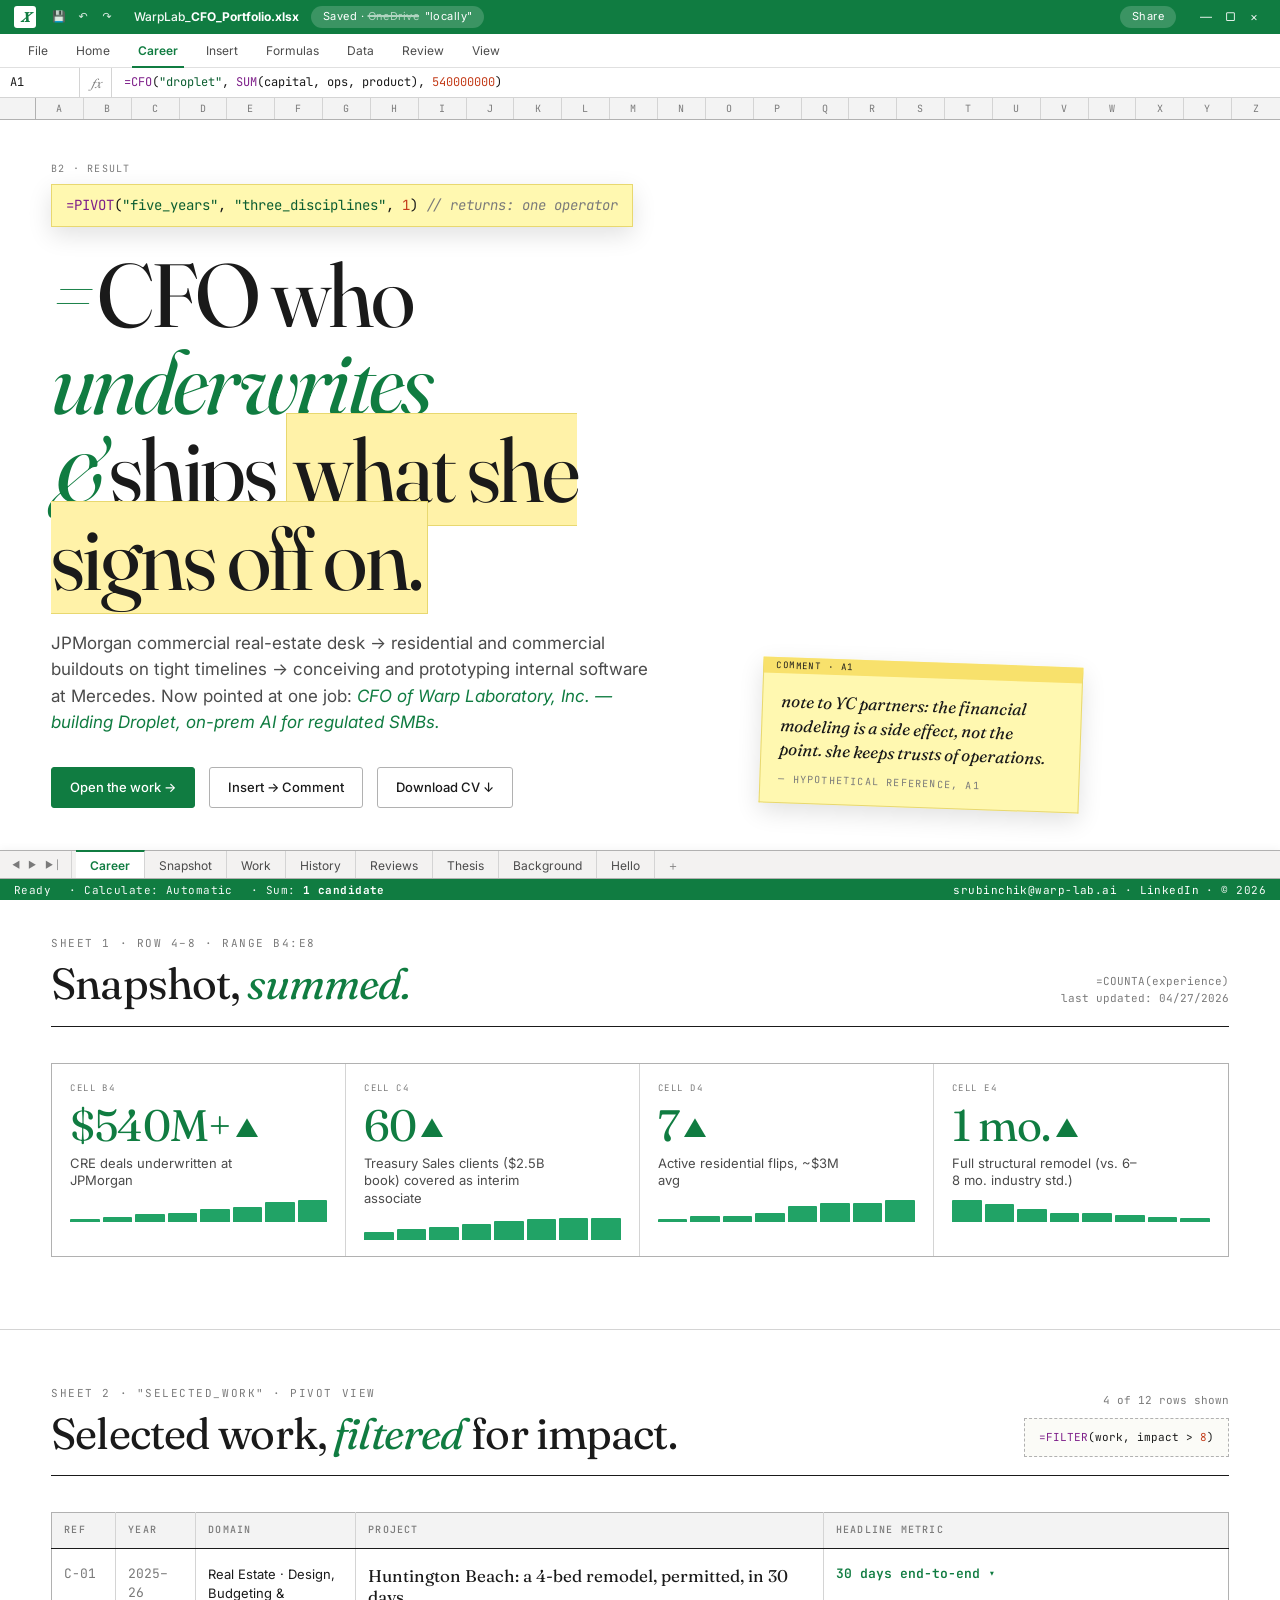
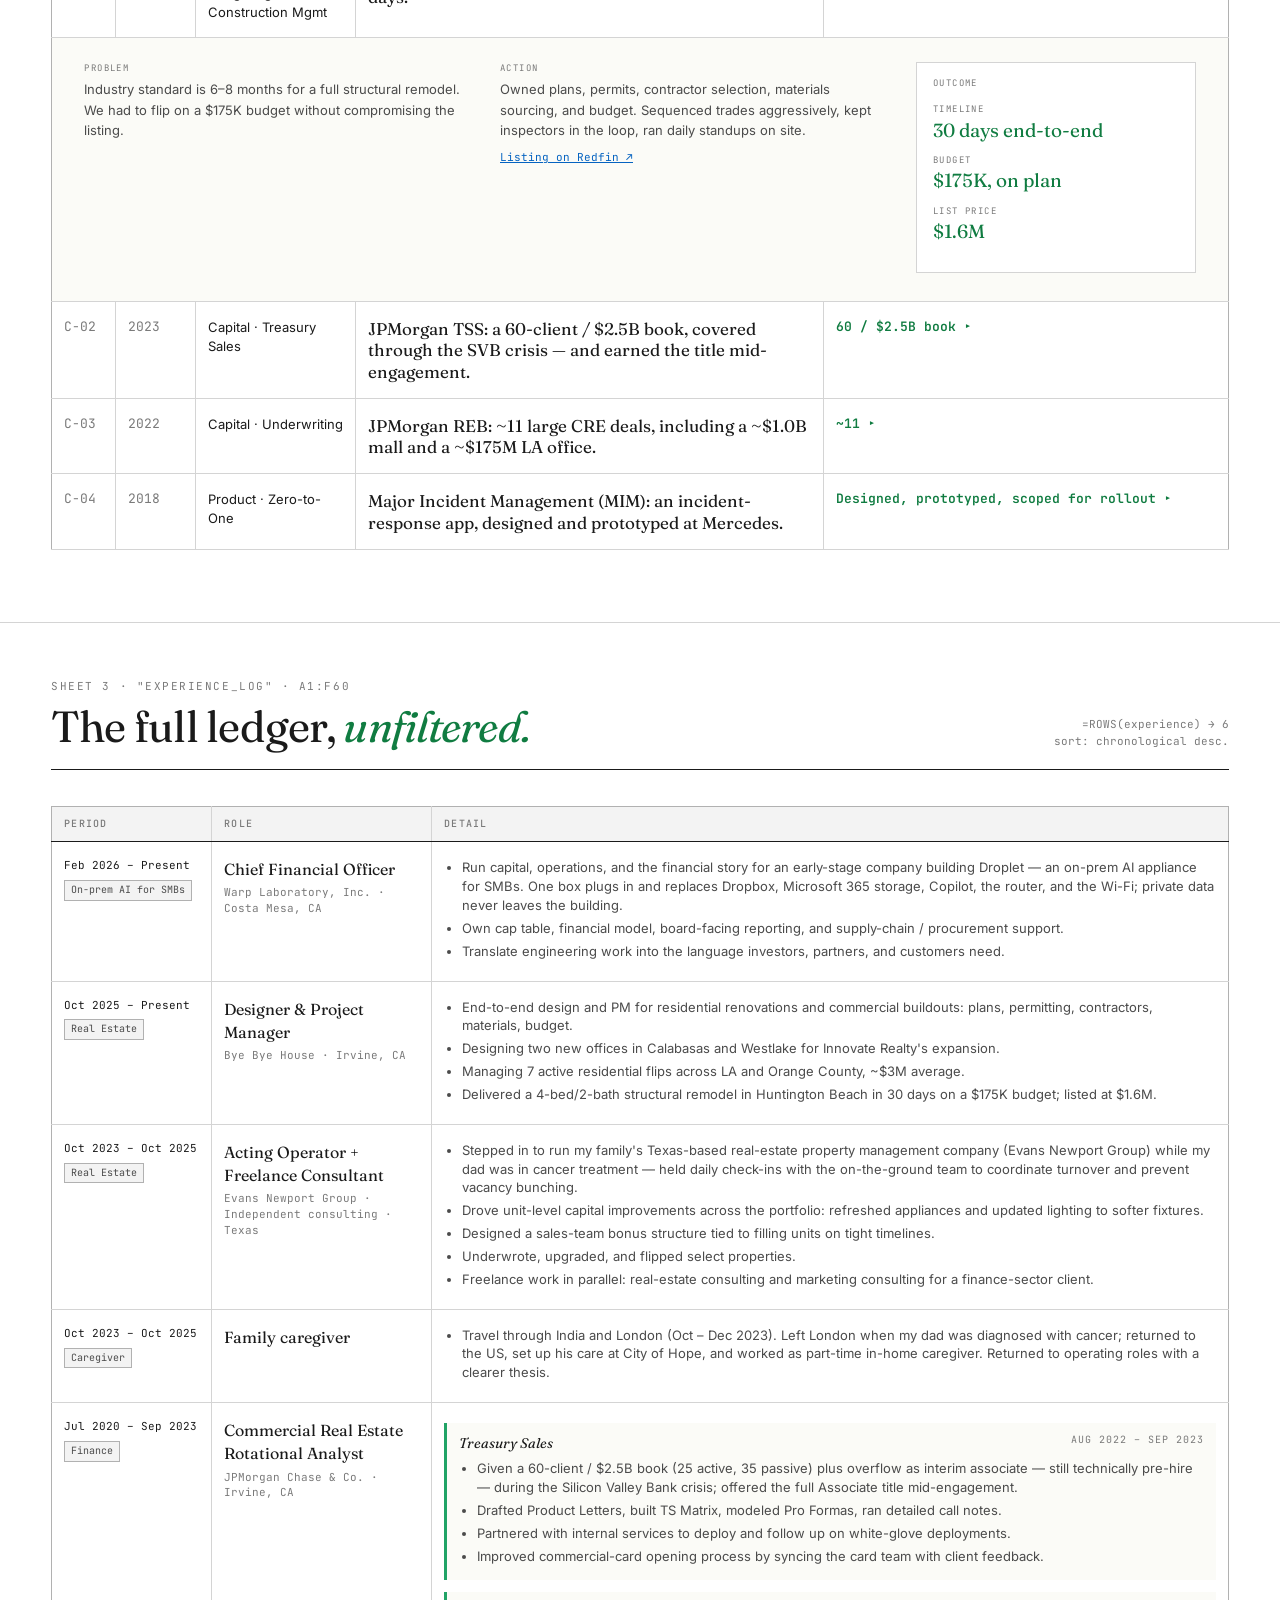
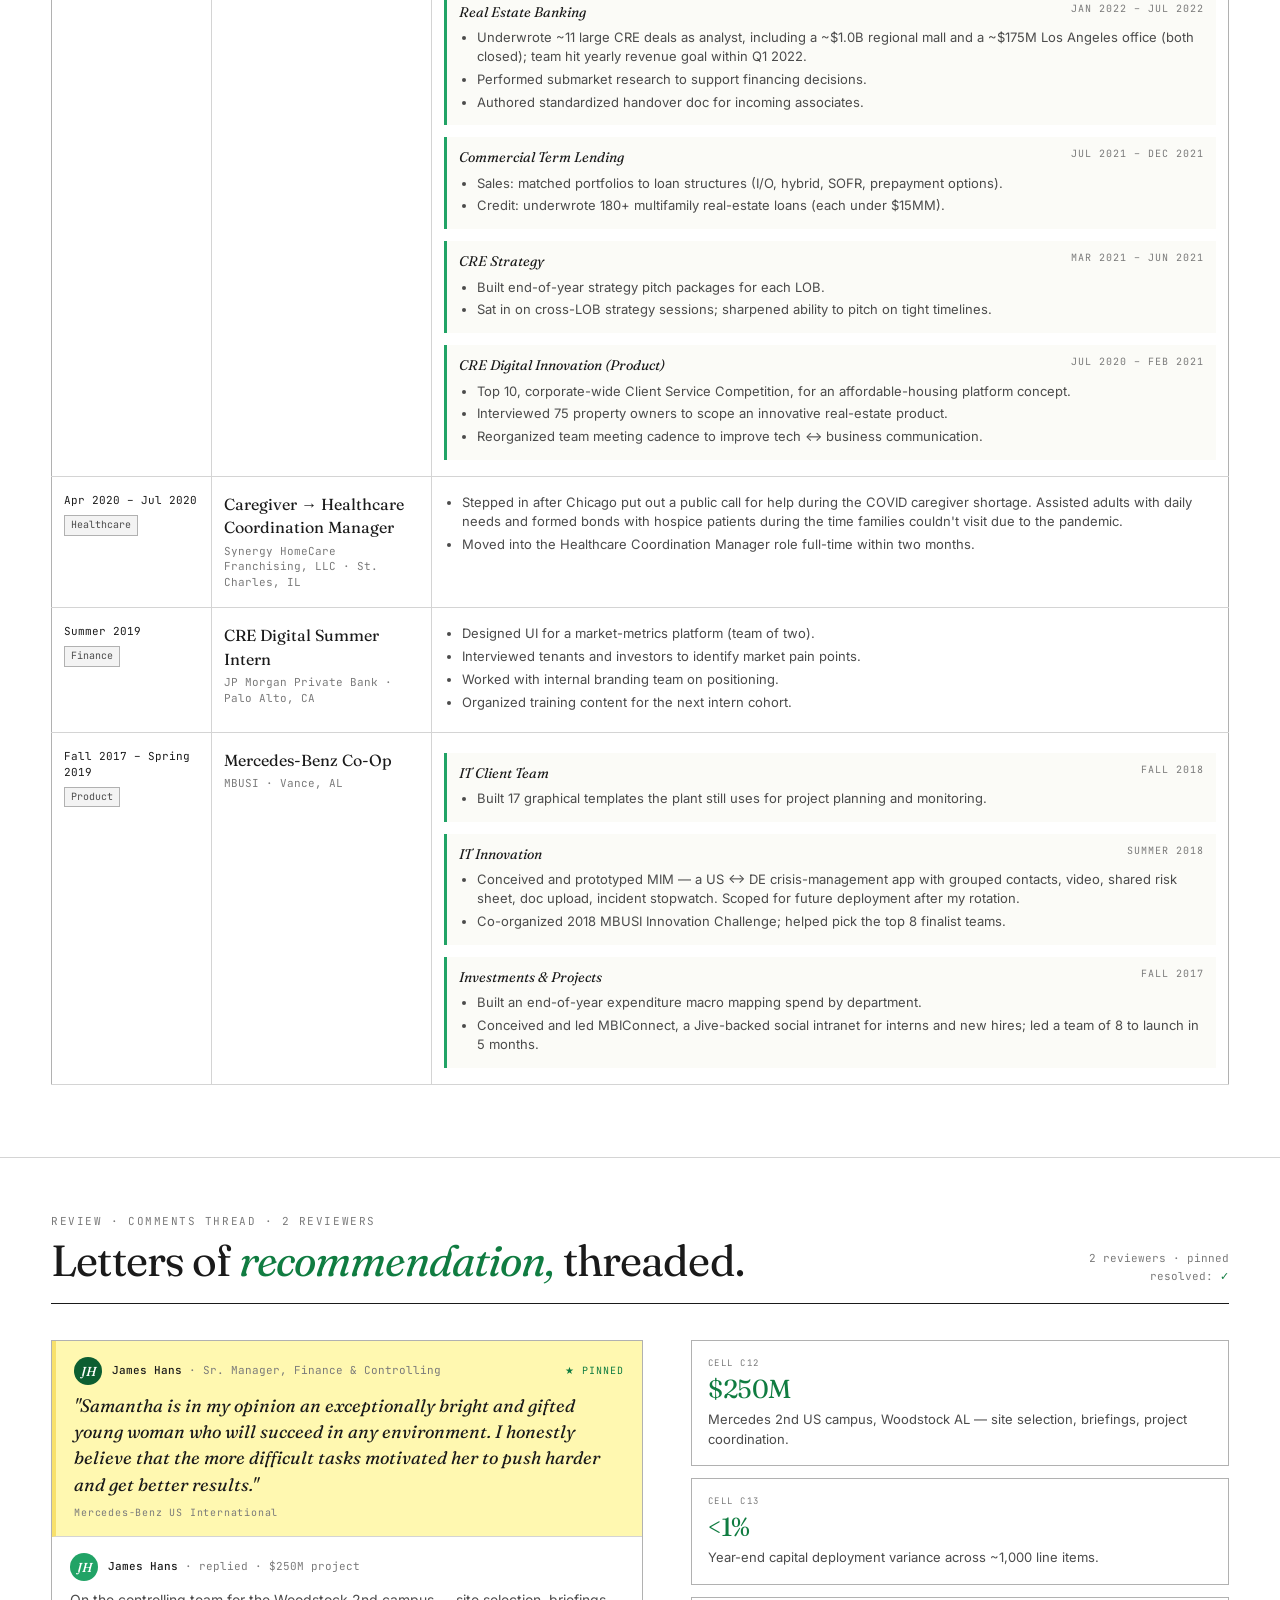
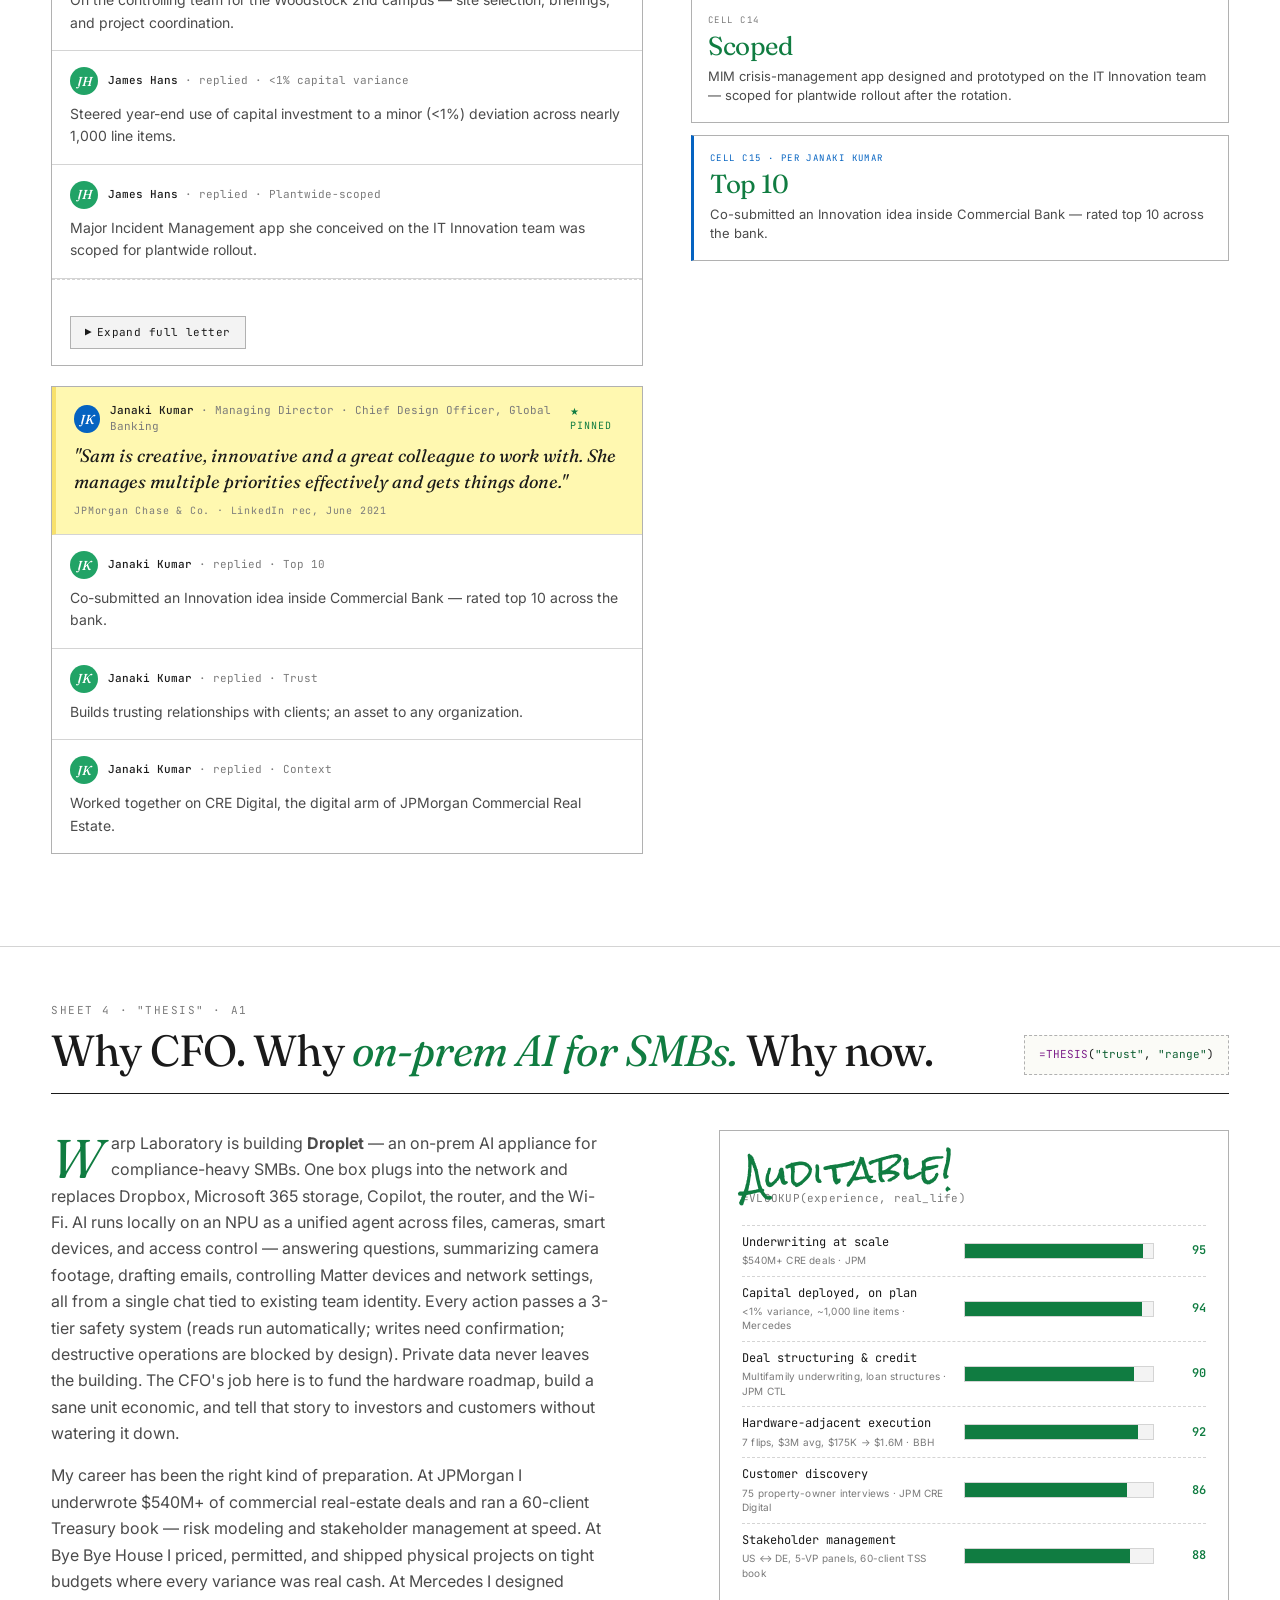
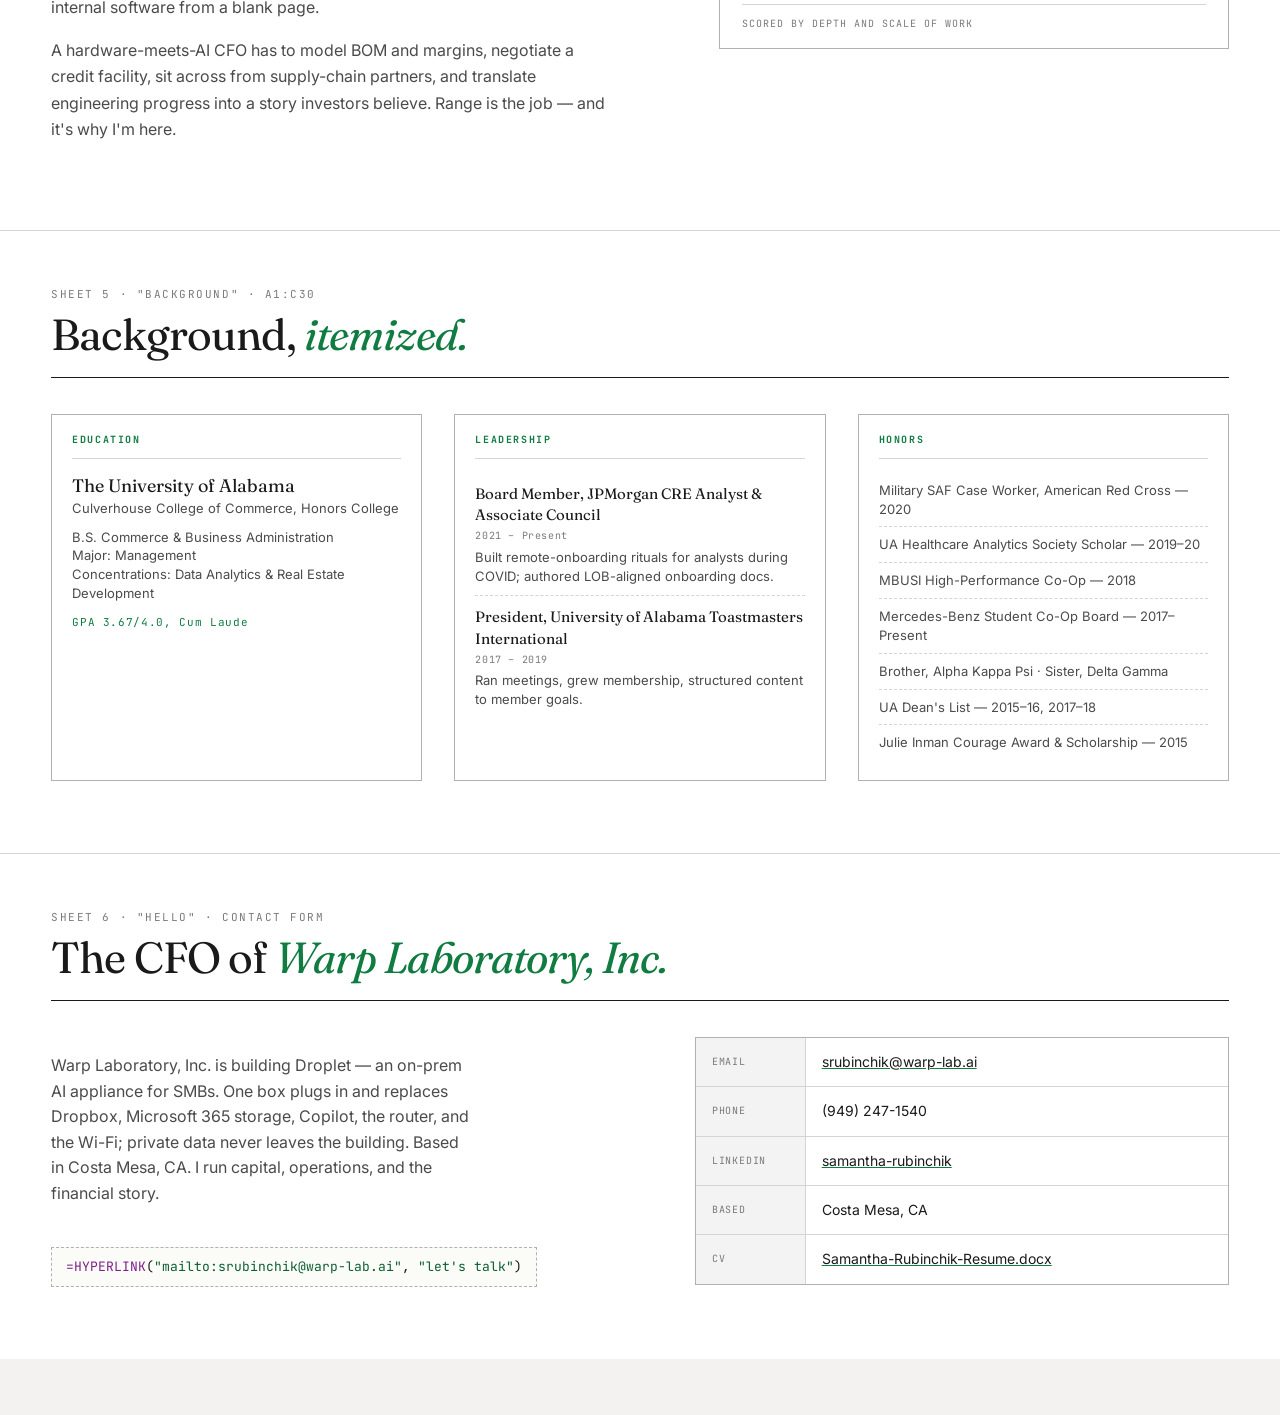
==== commit 57740bb1: "Add Synergy HomeCare role (Apr-Jul 2020): answered Chicago's COVID caregiver call, hospice work, pro" ====
--- a/index.html
+++ b/index.html
@@ -27,7 +27,7 @@
      The whole resume is in this one file (~36 KB), crawlable by any bot,
      instantly visible on first paint, and works fine without JavaScript.
      One small inline <script> at the bottom highlights the active sheet tab as you scroll. -->
-<div id="root"><div class="app"><div class="titlebar"><div class="left"><span class="xicon">𝑿</span><div class="qat"><span title="Save">💾</span><span title="Undo">↶</span><span title="Redo">↷</span></div><span class="file">WarpLab_<b>CFO_Portfolio.xlsx</b></span><span class="pill">Saved · <s class="strike">OneDrive</s> "locally"</span></div><div class="right"><span class="pill">Share</span><div class="winbtns"><span>—</span><span>▢</span><span>×</span></div></div></div><div class="ribbon"><div class="ribbon-tab">File</div><div class="ribbon-tab">Home</div><div class="ribbon-tab active">Career</div><div class="ribbon-tab">Insert</div><div class="ribbon-tab">Formulas</div><div class="ribbon-tab">Data</div><div class="ribbon-tab">Review</div><div class="ribbon-tab">View</div></div><div class="formulabar"><div class="namebox">A1</div><div class="fx">𝑓𝑥</div><div class="formula"><span class="fn">=CFO</span>(<span class="str">"droplet"</span>, <span class="fn">SUM</span>(capital, ops, product), <span class="num">540000000</span>)</div></div><div class="colheaders"><div class="corner"></div><div class="col">A</div><div class="col">B</div><div class="col">C</div><div class="col">D</div><div class="col">E</div><div class="col">F</div><div class="col">G</div><div class="col">H</div><div class="col">I</div><div class="col">J</div><div class="col">K</div><div class="col">L</div><div class="col">M</div><div class="col">N</div><div class="col">O</div><div class="col">P</div><div class="col">Q</div><div class="col">R</div><div class="col">S</div><div class="col">T</div><div class="col">U</div><div class="col">V</div><div class="col">W</div><div class="col">X</div><div class="col">Y</div><div class="col">Z</div></div><div class="sheet"><header class="hero" id="top"><div class="page"><div class="hero-grid"><div class="hero-cell"><div class="cell-coords">B2 · result</div><div class="hero-formula"><span class="fn">=PIVOT</span>(<span class="str">"five_years"</span>, <span class="str">"three_disciplines"</span>, <span class="num">1</span>)<span class="com">// returns: one operator</span></div><h1><span class="equals">=</span>CFO who <em>underwrites</em><br><span class="equals">&amp;</span>ships <span class="hl">what she signs off on.</span></h1><p class="hero-thesis">JPMorgan commercial real-estate desk → residential and commercial buildouts on tight timelines → conceiving and prototyping internal software at Mercedes. Now pointed at one job: <em>CFO of Warp Laboratory, Inc. — building Droplet, on-prem AI for regulated SMBs.</em></p><div class="hero-cta"><a class="btn" href="#work">Open the work →</a><a class="btn btn-ghost" href="#contact">Insert → Comment</a><a class="btn btn-ghost" href="Samantha-Rubinchik-Resume.docx" download="">Download CV ↓</a></div></div><div><div class="sticky">note to YC partners: the financial<br>modeling is a side effect, not the<br>point. she keeps trusts of <em>operations.</em><span class="author">— hypothetical reference, A1</span></div></div></div></div></header><section id="snapshot"><div class="page"><div class="section-head"><div><div class="ref">Sheet 1 · row 4–8 · range B4:E8</div><h2>Snapshot, <em>summed.</em></h2></div><div class="meta"><div>=COUNTA(experience)</div><div>last updated: 04/27/2026</div></div></div><div class="kpi-grid"><div class="kpi"><div class="ref-tag">Cell B4</div><div class="val">$540M+<span class="arrow">▲</span></div><div class="lbl">CRE deals underwritten at JPMorgan</div><div class="spark"><i style="height: 3.3px;"></i><i style="height: 5.5px;"></i><i style="height: 7.7px;"></i><i style="height: 8.8px;"></i><i style="height: 13.2px;"></i><i style="height: 15.4px;"></i><i style="height: 19.8px;"></i><i style="height: 22px;"></i></div></div><div class="kpi"><div class="ref-tag">Cell C4</div><div class="val">60<span class="arrow">▲</span></div><div class="lbl">Treasury Sales clients ($2.5B book) covered as interim associate</div><div class="spark"><i style="height: 8.06667px;"></i><i style="height: 10.2667px;"></i><i style="height: 12.8333px;"></i><i style="height: 15.4px;"></i><i style="height: 18.3333px;"></i><i style="height: 20.1667px;"></i><i style="height: 21.2667px;"></i><i style="height: 22px;"></i></div></div><div class="kpi"><div class="ref-tag">Cell D4</div><div class="val">7<span class="arrow">▲</span></div><div class="lbl">Active residential flips, ~$3M avg</div><div class="spark"><i style="height: 3.14286px;"></i><i style="height: 6.28571px;"></i><i style="height: 6.28571px;"></i><i style="height: 9.42857px;"></i><i style="height: 15.7143px;"></i><i style="height: 18.8571px;"></i><i style="height: 18.8571px;"></i><i style="height: 22px;"></i></div></div><div class="kpi"><div class="ref-tag">Cell E4</div><div class="val">1 mo.<span class="arrow">▲</span></div><div class="lbl">Full structural remodel (vs. 6–8 mo. industry std.)</div><div class="spark"><i style="height: 22px;"></i><i style="height: 17.6px;"></i><i style="height: 13.2px;"></i><i style="height: 8.8px;"></i><i style="height: 8.8px;"></i><i style="height: 6.6px;"></i><i style="height: 5.28px;"></i><i style="height: 4.4px;"></i></div></div></div></div></section><section id="work"><div class="page"><div class="section-head"><div><div class="ref">Sheet 2 · "selected_work" · pivot view</div><h2>Selected work, <em>filtered</em> for impact.</h2></div><div class="meta"><div>4 of 12 rows shown</div><div class="cell-equation" style="margin-top: 8px; font-size: 11px;"><span class="fn">=FILTER</span>(work, impact &gt; <span class="num">8</span>)</div></div></div><table class="case-table"><thead><tr><th>Ref</th><th>Year</th><th>Domain</th><th>Project</th><th>Headline metric</th></tr></thead><tbody><tr class="is-open"><td class="id-col">C-01</td><td class="year-col">2025–26</td><td class="tag-col">Real Estate · Design, Budgeting &amp; Construction Mgmt</td><td class="title-col">Huntington Beach: a 4-bed remodel, permitted, in 30 days.</td><td class="metric-col">30 days end-to-end</td></tr><tr class="case-row-detail"><td colspan="5"><div class="grid"><div><div class="lbl">Problem</div><p>Industry standard is 6–8 months for a full structural remodel. We had to flip on a $175K budget without compromising the listing.</p></div><div><div class="lbl">Action</div><p>Owned plans, permits, contractor selection, materials sourcing, and budget. Sequenced trades aggressively, kept inspectors in the loop, ran daily standups on site.</p><a class="extlink" href="https://www.redfin.com/CA/Huntington-Beach/10121-Kukui-Dr-92646/home/3815561" target="_blank" rel="noreferrer">Listing on Redfin ↗</a></div><div class="out-card"><div class="lbl" style="margin-bottom: 10px;">Outcome</div><dl><dt>Timeline</dt><dd>30 days end-to-end</dd><dt>Budget</dt><dd>$175K, on plan</dd><dt>List price</dt><dd>$1.6M</dd></dl></div></div></td></tr><tr><td class="id-col">C-02</td><td class="year-col">2023</td><td class="tag-col">Capital · Treasury Sales</td><td class="title-col">JPMorgan TSS: a 60-client / $2.5B book, covered through the SVB crisis — and earned the title mid-engagement.</td><td class="metric-col">60 / $2.5B book</td></tr><tr class="case-row-detail"><td colspan="5"><div class="grid"><div><div class="lbl">Problem</div><p>Silicon Valley Bank collapsed in March 2023 and the senior associate on the desk stepped away. Sixty Treasury Sales relationships ($2.5B in coverage) needed full coverage on no-notice, with deployments and client questions in flight.</p></div><div><div class="lbl">Action</div><p>Took the 60-client / $2.5B book (25 active, 35 passive) plus overflow as interim associate — still technically pre-hire. Drafted Product Letters, built the TS Matrix, modeled Pro Formas, kept detailed call notes, and partnered with internal services on white-glove deployments. JPMorgan offered the full Associate title in the middle of the engagement.</p></div><div class="out-card"><div class="lbl" style="margin-bottom: 10px;">Outcome</div><dl><dt>Clients covered</dt><dd>60 / $2.5B book</dd><dt>Mid-engagement</dt><dd>Offered full Associate title</dd><dt>Context</dt><dd>SVB crisis, March 2023</dd></dl></div></div></td></tr><tr><td class="id-col">C-03</td><td class="year-col">2022</td><td class="tag-col">Capital · Underwriting</td><td class="title-col">JPMorgan REB: ~11 large CRE deals, including a ~$1.0B mall and a ~$175M LA office.</td><td class="metric-col">~11</td></tr><tr class="case-row-detail"><td colspan="5"><div class="grid"><div><div class="lbl">Problem</div><p>Real Estate Banking team needed to clear an annual revenue target while maintaining underwriting discipline across a varied submarket book.</p></div><div><div class="lbl">Action</div><p>Underwrote ~11 large CRE deals as analyst, including a ~$1.0B regional mall and a ~$175M Los Angeles office (both closed). Operated in the team's underwriting models and learned them, ran submarket research, drafted credit memos, and authored a handover doc the next class of associates still uses.</p></div><div class="out-card"><div class="lbl" style="margin-bottom: 10px;">Outcome</div><dl><dt>Deals underwritten</dt><dd>~11</dd><dt>Two biggest of my rotation</dt><dd>~$1.0B mall · ~$175M LA office</dd><dt>Team's yearly goal</dt><dd>Hit by end of Q1</dd></dl></div></div></td></tr><tr><td class="id-col">C-04</td><td class="year-col">2018</td><td class="tag-col">Product · Zero-to-One</td><td class="title-col">Major Incident Management (MIM): an incident-response app, designed and prototyped at Mercedes.</td><td class="metric-col">Designed, prototyped, scoped for rollout</td></tr><tr class="case-row-detail"><td colspan="5"><div class="grid"><div><div class="lbl">Problem</div><p>Crisis communication between MBUSI (Alabama) and Mercedes Germany was scattered across email, phone, and shared drives during major incidents.</p></div><div><div class="lbl">Action</div><p>Conceived and specified the Major Incident Management app — grouped contacts, embedded video, shared risk sheet, document upload, incident stopwatch. Took it from concept through prototype and stakeholder review; it was being scoped for future deployment after I left the program.</p></div><div class="out-card"><div class="lbl" style="margin-bottom: 10px;">Outcome</div><dl><dt>Status</dt><dd>Designed, prototyped, scoped for rollout</dd><dt>Scope</dt><dd>US ↔ DE crisis coordination</dd></dl></div></div></td></tr></tbody></table></div></section><section id="timeline"><div class="page"><div class="section-head"><div><div class="ref">Sheet 3 · "experience_log" · A1:F60</div><h2>The full ledger, <em>unfiltered.</em></h2></div><div class="meta"><div>=ROWS(experience) → 6</div><div>sort: chronological desc.</div></div></div><table class="tl-table"><thead><tr><th>Period</th><th>Role</th><th>Detail</th></tr></thead><tbody><tr class="tl-row"><td class="tl-when-col">Feb 2026 – Present<div><span class="kind">On-prem AI for SMBs</span></div></td><td class="tl-role-col"><div class="role">Chief Financial Officer</div><div class="org">Warp Laboratory, Inc. · Costa Mesa, CA</div></td><td><ul class="tl-bullets"><li>Run capital, operations, and the financial story for an early-stage company building Droplet — an on-prem AI appliance for SMBs. One box plugs in and replaces Dropbox, Microsoft 365 storage, Copilot, the router, and the Wi-Fi; private data never leaves the building.</li><li>Own cap table, financial model, board-facing reporting, and supply-chain / procurement support.</li><li>Translate engineering work into the language investors, partners, and customers need.</li></ul></td></tr><tr class="tl-row"><td class="tl-when-col">Oct 2025 – Present<div><span class="kind">Real Estate</span></div></td><td class="tl-role-col"><div class="role">Designer &amp; Project Manager</div><div class="org">Bye Bye House · Irvine, CA</div></td><td><ul class="tl-bullets"><li>End-to-end design and PM for residential renovations and commercial buildouts: plans, permitting, contractors, materials, budget.</li><li>Designing two new offices in Calabasas and Westlake for Innovate Realty's expansion.</li><li>Managing 7 active residential flips across LA and Orange County, ~$3M average.</li><li>Delivered a 4-bed/2-bath structural remodel in Huntington Beach in 30 days on a $175K budget; listed at $1.6M.</li></ul></td></tr><tr class="tl-row"><td class="tl-when-col">Oct 2023 – Oct 2025<div><span class="kind">Real Estate</span></div></td><td class="tl-role-col"><div class="role">Acting Operator + Freelance Consultant</div><div class="org">Evans Newport Group · Independent consulting · Texas</div></td><td><ul class="tl-bullets"><li>Stepped in to run my family's Texas-based real-estate property management company (Evans Newport Group) while my dad was in cancer treatment — held daily check-ins with the on-the-ground team to coordinate turnover and prevent vacancy bunching.</li><li>Drove unit-level capital improvements across the portfolio: refreshed appliances and updated lighting to softer fixtures.</li><li>Designed a sales-team bonus structure tied to filling units on tight timelines.</li><li>Underwrote, upgraded, and flipped select properties.</li><li>Freelance work in parallel: real-estate consulting and marketing consulting for a finance-sector client.</li></ul></td></tr><tr class="tl-row"><td class="tl-when-col">Oct 2023 – Oct 2025<div><span class="kind">Caregiver</span></div></td><td class="tl-role-col"><div class="role">Family caregiver</div></td><td><ul class="tl-bullets"><li>Travel through India and London (Oct – Dec 2023). Left London when my dad was diagnosed with cancer; returned to the US, set up his care at City of Hope, and worked as part-time in-home caregiver. Returned to operating roles with a clearer thesis.</li></ul></td></tr><tr class="tl-row"><td class="tl-when-col">Jul 2020 – Sep 2023<div><span class="kind">Finance</span></div></td><td class="tl-role-col"><div class="role">Commercial Real Estate Rotational Analyst</div><div class="org">JPMorgan Chase &amp; Co. · Irvine, CA</div></td><td><div class="tl-rotation"><div class="tl-rot-head"><span class="tl-rot-name">Treasury Sales</span><span class="tl-rot-span">Aug 2022 – Sep 2023</span></div><ul class="tl-bullets"><li>Given a 60-client / $2.5B book (25 active, 35 passive) plus overflow as interim associate — still technically pre-hire — during the Silicon Valley Bank crisis; offered the full Associate title mid-engagement.</li><li>Drafted Product Letters, built TS Matrix, modeled Pro Formas, ran detailed call notes.</li><li>Partnered with internal services to deploy and follow up on white-glove deployments.</li><li>Improved commercial-card opening process by syncing the card team with client feedback.</li></ul></div><div class="tl-rotation"><div class="tl-rot-head"><span class="tl-rot-name">Real Estate Banking</span><span class="tl-rot-span">Jan 2022 – Jul 2022</span></div><ul class="tl-bullets"><li>Underwrote ~11 large CRE deals as analyst, including a ~$1.0B regional mall and a ~$175M Los Angeles office (both closed); team hit yearly revenue goal within Q1 2022.</li><li>Performed submarket research to support financing decisions.</li><li>Authored standardized handover doc for incoming associates.</li></ul></div><div class="tl-rotation"><div class="tl-rot-head"><span class="tl-rot-name">Commercial Term Lending</span><span class="tl-rot-span">Jul 2021 – Dec 2021</span></div><ul class="tl-bullets"><li>Sales: matched portfolios to loan structures (I/O, hybrid, SOFR, prepayment options).</li><li>Credit: underwrote 180+ multifamily real-estate loans (each under $15MM).</li></ul></div><div class="tl-rotation"><div class="tl-rot-head"><span class="tl-rot-name">CRE Strategy</span><span class="tl-rot-span">Mar 2021 – Jun 2021</span></div><ul class="tl-bullets"><li>Built end-of-year strategy pitch packages for each LOB.</li><li>Sat in on cross-LOB strategy sessions; sharpened ability to pitch on tight timelines.</li></ul></div><div class="tl-rotation"><div class="tl-rot-head"><span class="tl-rot-name">CRE Digital Innovation (Product)</span><span class="tl-rot-span">Jul 2020 – Feb 2021</span></div><ul class="tl-bullets"><li>Top 10, corporate-wide Client Service Competition, for an affordable-housing platform concept.</li><li>Interviewed 75 property owners to scope an innovative real-estate product.</li><li>Reorganized team meeting cadence to improve tech ↔ business communication.</li></ul></div></td></tr><tr class="tl-row"><td class="tl-when-col">Summer 2019<div><span class="kind">Finance</span></div></td><td class="tl-role-col"><div class="role">CRE Digital Summer Intern</div><div class="org">JP Morgan Private Bank · Palo Alto, CA</div></td><td><ul class="tl-bullets"><li>Designed UI for a market-metrics platform (team of two).</li><li>Interviewed tenants and investors to identify market pain points.</li><li>Worked with internal branding team on positioning.</li><li>Organized training content for the next intern cohort.</li></ul></td></tr><tr class="tl-row"><td class="tl-when-col">Fall 2017 – Spring 2019<div><span class="kind">Product</span></div></td><td class="tl-role-col"><div class="role">Mercedes-Benz Co-Op</div><div class="org">MBUSI · Vance, AL</div></td><td><div class="tl-rotation"><div class="tl-rot-head"><span class="tl-rot-name">IT Client Team</span><span class="tl-rot-span">Fall 2018</span></div><ul class="tl-bullets"><li>Built 17 graphical templates the plant still uses for project planning and monitoring.</li></ul></div><div class="tl-rotation"><div class="tl-rot-head"><span class="tl-rot-name">IT Innovation</span><span class="tl-rot-span">Summer 2018</span></div><ul class="tl-bullets"><li>Conceived and prototyped MIM — a US ↔ DE crisis-management app with grouped contacts, video, shared risk sheet, doc upload, incident stopwatch. Scoped for future deployment after my rotation.</li><li>Co-organized 2018 MBUSI Innovation Challenge; helped pick the top 8 finalist teams.</li></ul></div><div class="tl-rotation"><div class="tl-rot-head"><span class="tl-rot-name">Investments &amp; Projects</span><span class="tl-rot-span">Fall 2017</span></div><ul class="tl-bullets"><li>Built an end-of-year expenditure macro mapping spend by department.</li><li>Conceived and led MBIConnect, a Jive-backed social intranet for interns and new hires; led a team of 8 to launch in 5 months.</li></ul></div></td></tr></tbody></table></div></section><section id="recommendation"><div class="page"><div class="section-head"><div><div class="ref">Review · Comments thread · 2 reviewers</div><h2>Letters of <em>recommendation,</em> threaded.</h2></div><div class="meta"><div>2 reviewers · pinned</div><div>resolved: <span style="color: var(--xl-green);">✓</span></div></div></div><div class="rec"><div><div class="rec-thread" style="margin-bottom: 20px;"><div class="rec-comment pinned"><div class="head"><span class="avatar">JH</span><span><span class="name">James Hans</span> · <span class="role">Sr. Manager, Finance &amp; Controlling</span></span><span class="pin">★ pinned</span></div><div class="body">"Samantha is in my opinion an exceptionally bright and gifted young woman who will succeed in any environment. I honestly believe that the more difficult tasks motivated her to push harder and get better results."</div><div style="margin-top: 8px; font-family: 'JetBrains Mono', monospace; font-size: 10px; color: var(--ink-mute); letter-spacing: 0.08em;">Mercedes-Benz US International</div></div><div class="rec-comment normal"><div class="head"><span class="avatar" style="background: var(--xl-green-light);">JH</span><span><span class="name">James Hans</span> · replied · <span class="mono">$250M project</span></span></div><div class="body">On the controlling team for the Woodstock 2nd campus — site selection, briefings, and project coordination.</div></div><div class="rec-comment normal"><div class="head"><span class="avatar" style="background: var(--xl-green-light);">JH</span><span><span class="name">James Hans</span> · replied · <span class="mono">&lt;1% capital variance</span></span></div><div class="body">Steered year-end use of capital investment to a minor (&lt;1%) deviation across nearly 1,000 line items.</div></div><div class="rec-comment normal"><div class="head"><span class="avatar" style="background: var(--xl-green-light);">JH</span><span><span class="name">James Hans</span> · replied · <span class="mono">Plantwide-scoped</span></span></div><div class="body">Major Incident Management app she conceived on the IT Innovation team was scoped for plantwide rollout.</div></div><details class="rec-comment normal rec-details" style="border-top: 1px dashed var(--grid);"><summary class="rec-toggle">Expand full letter</summary><div class="rec-full"><p>It is my pleasure to provide this recommendation for Samantha Rubinchik. I first met Samantha at a career fair on the campus of the University of Alabama. I attended the fair to recruit for positions in the Mercedes-Benz US International co-op program, and toward the end of a long day was approached by a very confident young woman with an impressive knowledge of Daimler AG and the production plant in Tuscaloosa. While her introduction was excellent, the substance of our conversation was quite impressive — she demonstrated that she understood the financial concepts and critical thinking that would make her a valued team member.</p><p>She excelled in the formal interview process and accepted the offer to join our program. I requested that she start her first rotation in my team and assigned her to the standard co-op task set. Very quickly she started to excel at her work and actively asked to be more involved and have additional tasks, showing high initiative.</p><p>She supported the process of steering the year-end use of capital investment to a minor (&lt;1%) deviation by contacting the project teams to forecast what the spending per project line item would be at the close of the fiscal year. She worked extremely diligently and at one point actually had feedback on all ~1,000 project line items. This required her to get answers from Technical Managers and Project Leaders, which she did in a highly professional manner.</p><p>During her term, Mercedes-Benz US International was also involved in real estate purchases of several parcels of land for the site of our 2nd US campus in Woodstock, Alabama. This was a $250,000,000 project under my leadership. Samantha assisted me in multiple facets including analysis of site selection alternatives, creation of management briefings, and overall coordination of project meetings. Her private real estate experience and knowledge of the real estate world was a key success factor for the overall project (first operation, January 2019).</p><p>In addition, Samantha was allowed to facilitate the Investment and Project Controlling weekly team meetings. She accompanied me to the Career Fair to represent the best and brightest of the Mercedes-Benz US International Co-Op program, and to multiple speaking engagements at the University of Alabama, creating innovative and appealing presentation materials on her own with minimal guidance from me.</p><p>Samantha is in my opinion an exceptionally bright and gifted young woman who will succeed in any environment. I honestly believe that the more difficult tasks motivated her to push harder and get better results.</p><p>I was recently promoted to Sr. Manager of the Controlling team. During the selection process, Samantha challenged me on why I wanted the job, and what I was going to do with the department. These conversations proved invaluable to me during the actual interview process with a panel of 5 vice presidents and directors, where many similar questions were posed.</p><p>If your program is looking for superior candidates with a record of achievement, Samantha is an exceptional choice. She rises to any challenge facing her and pushes herself to learn what she needs for the overall success of the task. As I expected, she has quickly gained attention in the IT Department on the IT Innovation team with her Major Incident Management App that will be deployed plantwide. Samantha is also a team player — she created long-term relationships with several of our German interns and worked beyond my area to create a concept for a social network platform for interns and co-ops; along with some other students, this idea was implemented and is being used by all of our co-ops and interns.</p><p>To conclude, I would like to restate my strong recommendation for Samantha Rubinchik. She is an extraordinary asset to my organization and I feel strongly she would benefit any organization in which she works.</p><div class="rec-sign"><div>Best regards,</div><div><b>James Hans</b> · Sr. Manager, Finance &amp; Controlling · Mercedes-Benz US International</div><div style="margin-top: 8px;"><a href="SR-Letter-of-Recommendation-James-Hans.docx" download="" style="color: var(--link);">Download original ↓</a></div></div></div></details></div><div class="rec-thread" style="margin-bottom: 20px;"><div class="rec-comment pinned"><div class="head"><span class="avatar" style="background: rgb(5, 99, 193);">JK</span><span><span class="name">Janaki Kumar</span> · <span class="role">Managing Director · Chief Design Officer, Global Banking</span></span><span class="pin">★ pinned</span></div><div class="body">"Sam is creative, innovative and a great colleague to work with. She manages multiple priorities effectively and gets things done."</div><div style="margin-top: 8px; font-family: 'JetBrains Mono', monospace; font-size: 10px; color: var(--ink-mute); letter-spacing: 0.08em;">JPMorgan Chase &amp; Co. · LinkedIn rec, June 2021</div></div><div class="rec-comment normal"><div class="head"><span class="avatar" style="background: var(--xl-green-light);">JK</span><span><span class="name">Janaki Kumar</span> · replied · <span class="mono">Top 10</span></span></div><div class="body">Co-submitted an Innovation idea inside Commercial Bank — rated top 10 across the bank.</div></div><div class="rec-comment normal"><div class="head"><span class="avatar" style="background: var(--xl-green-light);">JK</span><span><span class="name">Janaki Kumar</span> · replied · <span class="mono">Trust</span></span></div><div class="body">Builds trusting relationships with clients; an asset to any organization.</div></div><div class="rec-comment normal"><div class="head"><span class="avatar" style="background: var(--xl-green-light);">JK</span><span><span class="name">Janaki Kumar</span> · replied · <span class="mono">Context</span></span></div><div class="body">Worked together on CRE Digital, the digital arm of JPMorgan Commercial Real Estate.</div></div></div></div><div><div class="rec-stats"><div class="rec-stat"><div class="ref-tag">cell C12</div><div class="val">$250M</div><div class="desc">Mercedes 2nd US campus, Woodstock AL — site selection, briefings, project coordination.</div></div><div class="rec-stat"><div class="ref-tag">cell C13</div><div class="val">&lt;1%</div><div class="desc">Year-end capital deployment variance across ~1,000 line items.</div></div><div class="rec-stat"><div class="ref-tag">cell C14</div><div class="val">Scoped</div><div class="desc">MIM crisis-management app designed and prototyped on the IT Innovation team — scoped for plantwide rollout after the rotation.</div></div><div class="rec-stat" style="border-left: 3px solid rgb(5, 99, 193);"><div class="ref-tag" style="color: rgb(5, 99, 193);">cell C15 · per Janaki Kumar</div><div class="val">Top 10</div><div class="desc">Co-submitted an Innovation idea inside Commercial Bank — rated top 10 across the bank.</div></div></div></div></div></div></section><section id="thesis"><div class="page"><div class="section-head"><div><div class="ref">Sheet 4 · "thesis" · A1</div><h2>Why CFO. Why <em>on-prem AI for SMBs.</em> Why now.</h2></div><div class="meta"><div class="cell-equation" style="font-size: 11px;"><span class="fn">=THESIS</span>(<span class="str">"trust"</span>, <span class="str">"range"</span>)</div></div></div><div class="thesis-grid"><div class="thesis-paras"><p>Warp Laboratory is building <strong>Droplet</strong> — an on-prem AI appliance for compliance-heavy SMBs. One box plugs into the network and replaces Dropbox, Microsoft 365 storage, Copilot, the router, and the Wi-Fi. AI runs locally on an NPU as a unified agent across files, cameras, smart devices, and access control — answering questions, summarizing camera footage, drafting emails, controlling Matter devices and network settings, all from a single chat tied to existing team identity. Every action passes a 3-tier safety system (reads run automatically; writes need confirmation; destructive operations are blocked by design). Private data never leaves the building. The CFO's job here is to fund the hardware roadmap, build a sane unit economic, and tell that story to investors and customers without watering it down.</p><p>My career has been the right kind of preparation. At JPMorgan I underwrote $540M+ of commercial real-estate deals and ran a 60-client Treasury book — risk modeling and stakeholder management at speed. At Bye Bye House I priced, permitted, and shipped physical projects on tight budgets where every variance was real cash. At Mercedes I designed internal software from a blank page.</p><p>A hardware-meets-AI CFO has to model BOM and margins, negotiate a credit facility, sit across from supply-chain partners, and translate engineering progress into a story investors believe. Range is the job — and it's why I'm here.</p></div><div class="bar-chart"><h4 class="scrawl" style="color: rgb(61, 121, 71); font-size: 32px; height: 32px; font-family: 'Permanent Marker';">Auditable!</h4><div class="subt" style="font-family: 'JetBrains Mono', monospace; font-size: 11px; letter-spacing: 0.02em;">=VLOOKUP(experience, real_life)</div><div class="bar-row" style="grid-template-columns: 210px 1fr 40px;"><span class="name" title="$540M+ CRE deals · JPM">Underwriting at scale<span style="display: block; font-family: Inter, sans-serif; font-size: 10px; color: var(--ink-mute); letter-spacing: 0.02em; margin-top: 2px; font-weight: 400; text-transform: none;">$540M+ CRE deals · JPM</span></span><div class="bar"><div class="fill" style="width: 95%;"></div></div><span class="v">95</span></div><div class="bar-row" style="grid-template-columns: 210px 1fr 40px;"><span class="name" title="&lt;1% variance, ~1,000 line items · Mercedes">Capital deployed, on plan<span style="display: block; font-family: Inter, sans-serif; font-size: 10px; color: var(--ink-mute); letter-spacing: 0.02em; margin-top: 2px; font-weight: 400; text-transform: none;">&lt;1% variance, ~1,000 line items · Mercedes</span></span><div class="bar"><div class="fill" style="width: 94%;"></div></div><span class="v">94</span></div><div class="bar-row" style="grid-template-columns: 210px 1fr 40px;"><span class="name" title="Multifamily underwriting, loan structures · JPM CTL">Deal structuring &amp; credit<span style="display: block; font-family: Inter, sans-serif; font-size: 10px; color: var(--ink-mute); letter-spacing: 0.02em; margin-top: 2px; font-weight: 400; text-transform: none;">Multifamily underwriting, loan structures · JPM CTL</span></span><div class="bar"><div class="fill" style="width: 90%;"></div></div><span class="v">90</span></div><div class="bar-row" style="grid-template-columns: 210px 1fr 40px;"><span class="name" title="7 flips, $3M avg, $175K → $1.6M · BBH">Hardware-adjacent execution<span style="display: block; font-family: Inter, sans-serif; font-size: 10px; color: var(--ink-mute); letter-spacing: 0.02em; margin-top: 2px; font-weight: 400; text-transform: none;">7 flips, $3M avg, $175K → $1.6M · BBH</span></span><div class="bar"><div class="fill" style="width: 92%;"></div></div><span class="v">92</span></div><div class="bar-row" style="grid-template-columns: 210px 1fr 40px;"><span class="name" title="75 property-owner interviews · JPM CRE Digital">Customer discovery<span style="display: block; font-family: Inter, sans-serif; font-size: 10px; color: var(--ink-mute); letter-spacing: 0.02em; margin-top: 2px; font-weight: 400; text-transform: none;">75 property-owner interviews · JPM CRE Digital</span></span><div class="bar"><div class="fill" style="width: 86%;"></div></div><span class="v">86</span></div><div class="bar-row" style="grid-template-columns: 210px 1fr 40px;"><span class="name" title="US ↔ DE, 5-VP panels, 60-client TSS book">Stakeholder management<span style="display: block; font-family: Inter, sans-serif; font-size: 10px; color: var(--ink-mute); letter-spacing: 0.02em; margin-top: 2px; font-weight: 400; text-transform: none;">US ↔ DE, 5-VP panels, 60-client TSS book</span></span><div class="bar"><div class="fill" style="width: 88%;"></div></div><span class="v">88</span></div><div class="chart-legend">scored by depth and scale of work</div></div></div></div></section><section id="edu"><div class="page"><div class="section-head"><div><div class="ref">Sheet 5 · "background" · A1:C30</div><h2>Background, <em>itemized.</em></h2></div></div><div class="three-col"><div class="panel"><h3>Education</h3><div class="edu-school">The University of Alabama</div><div class="edu-detail">Culverhouse College of Commerce, Honors College</div><div class="edu-detail" style="margin-top: 10px;">B.S. Commerce &amp; Business Administration</div><div class="edu-detail">Major: Management</div><div class="edu-detail">Concentrations: Data Analytics &amp; Real Estate Development</div><div class="edu-mono">GPA 3.67/4.0, Cum Laude</div></div><div class="panel"><h3>Leadership</h3><div class="lead-item"><div class="lead-title">Board Member, JPMorgan CRE Analyst &amp; Associate Council</div><div class="lead-span">2021 – Present</div><p class="lead-notes">Built remote-onboarding rituals for analysts during COVID; authored LOB-aligned onboarding docs.</p></div><div class="lead-item"><div class="lead-title">President, University of Alabama Toastmasters International</div><div class="lead-span">2017 – 2019</div><p class="lead-notes">Ran meetings, grew membership, structured content to member goals.</p></div></div><div class="panel"><h3>Honors</h3><ul><li>Military SAF Case Worker, American Red Cross — 2020</li><li>UA Healthcare Analytics Society Scholar — 2019–20</li><li>MBUSI High-Performance Co-Op — 2018</li><li>Mercedes-Benz Student Co-Op Board — 2017–Present</li><li>Brother, Alpha Kappa Psi · Sister, Delta Gamma</li><li>UA Dean's List — 2015–16, 2017–18</li><li>Julie Inman Courage Award &amp; Scholarship — 2015</li></ul></div></div></div></section><section id="contact"><div class="page"><div class="section-head"><div><div class="ref">Sheet 6 · "hello" · contact form</div><h2>The CFO of <em>Warp Laboratory, Inc.</em></h2></div></div><div class="contact-grid"><div><p style="max-width: 42ch; color: var(--ink-soft); font-size: 16px; line-height: 1.6;">Warp Laboratory, Inc. is building Droplet — an on-prem AI appliance for SMBs. One box plugs in and replaces Dropbox, Microsoft 365 storage, Copilot, the router, and the Wi-Fi; private data never leaves the building. Based in Costa Mesa, CA. I run capital, operations, and the financial story.</p><div class="cell-equation" style="margin-top: 24px;"><span class="fn">=HYPERLINK</span>(<span class="str">"mailto:srubinchik@warp-lab.ai"</span>, <span class="str">"let's talk"</span>)</div></div><div class="form-card"><div class="form-row"><div class="k">email</div><div class="v"><a href="mailto:srubinchik@warp-lab.ai">srubinchik@warp-lab.ai</a></div></div><div class="form-row"><div class="k">phone</div><div class="v">(949) 247-1540</div></div><div class="form-row"><div class="k">linkedin</div><div class="v"><a href="https://www.linkedin.com/in/samantha-rubinchik-8a909110a/" target="_blank" rel="noreferrer">samantha-rubinchik</a></div></div><div class="form-row"><div class="k">based</div><div class="v">Costa Mesa, CA</div></div><div class="form-row"><div class="k">cv</div><div class="v"><a href="Samantha-Rubinchik-Resume.docx" download="">Samantha-Rubinchik-Resume.docx</a></div></div></div></div></div></section></div><div class="tabbar"><a href="#top" class="active">Career</a><a href="#snapshot">Snapshot</a><a href="#work">Work</a><a href="#timeline">History</a><a href="#recommendation">Reviews</a><a href="#thesis">Thesis</a><a href="#edu">Background</a><a href="#contact">Hello</a><span class="plus">＋</span></div><div class="statusbar"><div class="left"><span>Ready</span><span>· Calculate: Automatic</span><span>· Sum: <b>1 candidate</b></span></div><div><a href="mailto:srubinchik@warp-lab.ai">srubinchik@warp-lab.ai</a>&nbsp;·&nbsp;<a href="https://www.linkedin.com/in/samantha-rubinchik-8a909110a/" target="_blank" rel="noreferrer">LinkedIn</a>&nbsp;·&nbsp;© 2026</div></div></div></div>
+<div id="root"><div class="app"><div class="titlebar"><div class="left"><span class="xicon">𝑿</span><div class="qat"><span title="Save">💾</span><span title="Undo">↶</span><span title="Redo">↷</span></div><span class="file">WarpLab_<b>CFO_Portfolio.xlsx</b></span><span class="pill">Saved · <s class="strike">OneDrive</s> "locally"</span></div><div class="right"><span class="pill">Share</span><div class="winbtns"><span>—</span><span>▢</span><span>×</span></div></div></div><div class="ribbon"><div class="ribbon-tab">File</div><div class="ribbon-tab">Home</div><div class="ribbon-tab active">Career</div><div class="ribbon-tab">Insert</div><div class="ribbon-tab">Formulas</div><div class="ribbon-tab">Data</div><div class="ribbon-tab">Review</div><div class="ribbon-tab">View</div></div><div class="formulabar"><div class="namebox">A1</div><div class="fx">𝑓𝑥</div><div class="formula"><span class="fn">=CFO</span>(<span class="str">"droplet"</span>, <span class="fn">SUM</span>(capital, ops, product), <span class="num">540000000</span>)</div></div><div class="colheaders"><div class="corner"></div><div class="col">A</div><div class="col">B</div><div class="col">C</div><div class="col">D</div><div class="col">E</div><div class="col">F</div><div class="col">G</div><div class="col">H</div><div class="col">I</div><div class="col">J</div><div class="col">K</div><div class="col">L</div><div class="col">M</div><div class="col">N</div><div class="col">O</div><div class="col">P</div><div class="col">Q</div><div class="col">R</div><div class="col">S</div><div class="col">T</div><div class="col">U</div><div class="col">V</div><div class="col">W</div><div class="col">X</div><div class="col">Y</div><div class="col">Z</div></div><div class="sheet"><header class="hero" id="top"><div class="page"><div class="hero-grid"><div class="hero-cell"><div class="cell-coords">B2 · result</div><div class="hero-formula"><span class="fn">=PIVOT</span>(<span class="str">"five_years"</span>, <span class="str">"three_disciplines"</span>, <span class="num">1</span>)<span class="com">// returns: one operator</span></div><h1><span class="equals">=</span>CFO who <em>underwrites</em><br><span class="equals">&amp;</span>ships <span class="hl">what she signs off on.</span></h1><p class="hero-thesis">JPMorgan commercial real-estate desk → residential and commercial buildouts on tight timelines → conceiving and prototyping internal software at Mercedes. Now pointed at one job: <em>CFO of Warp Laboratory, Inc. — building Droplet, on-prem AI for regulated SMBs.</em></p><div class="hero-cta"><a class="btn" href="#work">Open the work →</a><a class="btn btn-ghost" href="#contact">Insert → Comment</a><a class="btn btn-ghost" href="Samantha-Rubinchik-Resume.docx" download="">Download CV ↓</a></div></div><div><div class="sticky">note to YC partners: the financial<br>modeling is a side effect, not the<br>point. she keeps trusts of <em>operations.</em><span class="author">— hypothetical reference, A1</span></div></div></div></div></header><section id="snapshot"><div class="page"><div class="section-head"><div><div class="ref">Sheet 1 · row 4–8 · range B4:E8</div><h2>Snapshot, <em>summed.</em></h2></div><div class="meta"><div>=COUNTA(experience)</div><div>last updated: 04/27/2026</div></div></div><div class="kpi-grid"><div class="kpi"><div class="ref-tag">Cell B4</div><div class="val">$540M+<span class="arrow">▲</span></div><div class="lbl">CRE deals underwritten at JPMorgan</div><div class="spark"><i style="height: 3.3px;"></i><i style="height: 5.5px;"></i><i style="height: 7.7px;"></i><i style="height: 8.8px;"></i><i style="height: 13.2px;"></i><i style="height: 15.4px;"></i><i style="height: 19.8px;"></i><i style="height: 22px;"></i></div></div><div class="kpi"><div class="ref-tag">Cell C4</div><div class="val">60<span class="arrow">▲</span></div><div class="lbl">Treasury Sales clients ($2.5B book) covered as interim associate</div><div class="spark"><i style="height: 8.06667px;"></i><i style="height: 10.2667px;"></i><i style="height: 12.8333px;"></i><i style="height: 15.4px;"></i><i style="height: 18.3333px;"></i><i style="height: 20.1667px;"></i><i style="height: 21.2667px;"></i><i style="height: 22px;"></i></div></div><div class="kpi"><div class="ref-tag">Cell D4</div><div class="val">7<span class="arrow">▲</span></div><div class="lbl">Active residential flips, ~$3M avg</div><div class="spark"><i style="height: 3.14286px;"></i><i style="height: 6.28571px;"></i><i style="height: 6.28571px;"></i><i style="height: 9.42857px;"></i><i style="height: 15.7143px;"></i><i style="height: 18.8571px;"></i><i style="height: 18.8571px;"></i><i style="height: 22px;"></i></div></div><div class="kpi"><div class="ref-tag">Cell E4</div><div class="val">1 mo.<span class="arrow">▲</span></div><div class="lbl">Full structural remodel (vs. 6–8 mo. industry std.)</div><div class="spark"><i style="height: 22px;"></i><i style="height: 17.6px;"></i><i style="height: 13.2px;"></i><i style="height: 8.8px;"></i><i style="height: 8.8px;"></i><i style="height: 6.6px;"></i><i style="height: 5.28px;"></i><i style="height: 4.4px;"></i></div></div></div></div></section><section id="work"><div class="page"><div class="section-head"><div><div class="ref">Sheet 2 · "selected_work" · pivot view</div><h2>Selected work, <em>filtered</em> for impact.</h2></div><div class="meta"><div>4 of 12 rows shown</div><div class="cell-equation" style="margin-top: 8px; font-size: 11px;"><span class="fn">=FILTER</span>(work, impact &gt; <span class="num">8</span>)</div></div></div><table class="case-table"><thead><tr><th>Ref</th><th>Year</th><th>Domain</th><th>Project</th><th>Headline metric</th></tr></thead><tbody><tr class="is-open"><td class="id-col">C-01</td><td class="year-col">2025–26</td><td class="tag-col">Real Estate · Design, Budgeting &amp; Construction Mgmt</td><td class="title-col">Huntington Beach: a 4-bed remodel, permitted, in 30 days.</td><td class="metric-col">30 days end-to-end</td></tr><tr class="case-row-detail"><td colspan="5"><div class="grid"><div><div class="lbl">Problem</div><p>Industry standard is 6–8 months for a full structural remodel. We had to flip on a $175K budget without compromising the listing.</p></div><div><div class="lbl">Action</div><p>Owned plans, permits, contractor selection, materials sourcing, and budget. Sequenced trades aggressively, kept inspectors in the loop, ran daily standups on site.</p><a class="extlink" href="https://www.redfin.com/CA/Huntington-Beach/10121-Kukui-Dr-92646/home/3815561" target="_blank" rel="noreferrer">Listing on Redfin ↗</a></div><div class="out-card"><div class="lbl" style="margin-bottom: 10px;">Outcome</div><dl><dt>Timeline</dt><dd>30 days end-to-end</dd><dt>Budget</dt><dd>$175K, on plan</dd><dt>List price</dt><dd>$1.6M</dd></dl></div></div></td></tr><tr><td class="id-col">C-02</td><td class="year-col">2023</td><td class="tag-col">Capital · Treasury Sales</td><td class="title-col">JPMorgan TSS: a 60-client / $2.5B book, covered through the SVB crisis — and earned the title mid-engagement.</td><td class="metric-col">60 / $2.5B book</td></tr><tr class="case-row-detail"><td colspan="5"><div class="grid"><div><div class="lbl">Problem</div><p>Silicon Valley Bank collapsed in March 2023 and the senior associate on the desk stepped away. Sixty Treasury Sales relationships ($2.5B in coverage) needed full coverage on no-notice, with deployments and client questions in flight.</p></div><div><div class="lbl">Action</div><p>Took the 60-client / $2.5B book (25 active, 35 passive) plus overflow as interim associate — still technically pre-hire. Drafted Product Letters, built the TS Matrix, modeled Pro Formas, kept detailed call notes, and partnered with internal services on white-glove deployments. JPMorgan offered the full Associate title in the middle of the engagement.</p></div><div class="out-card"><div class="lbl" style="margin-bottom: 10px;">Outcome</div><dl><dt>Clients covered</dt><dd>60 / $2.5B book</dd><dt>Mid-engagement</dt><dd>Offered full Associate title</dd><dt>Context</dt><dd>SVB crisis, March 2023</dd></dl></div></div></td></tr><tr><td class="id-col">C-03</td><td class="year-col">2022</td><td class="tag-col">Capital · Underwriting</td><td class="title-col">JPMorgan REB: ~11 large CRE deals, including a ~$1.0B mall and a ~$175M LA office.</td><td class="metric-col">~11</td></tr><tr class="case-row-detail"><td colspan="5"><div class="grid"><div><div class="lbl">Problem</div><p>Real Estate Banking team needed to clear an annual revenue target while maintaining underwriting discipline across a varied submarket book.</p></div><div><div class="lbl">Action</div><p>Underwrote ~11 large CRE deals as analyst, including a ~$1.0B regional mall and a ~$175M Los Angeles office (both closed). Operated in the team's underwriting models and learned them, ran submarket research, drafted credit memos, and authored a handover doc the next class of associates still uses.</p></div><div class="out-card"><div class="lbl" style="margin-bottom: 10px;">Outcome</div><dl><dt>Deals underwritten</dt><dd>~11</dd><dt>Two biggest of my rotation</dt><dd>~$1.0B mall · ~$175M LA office</dd><dt>Team's yearly goal</dt><dd>Hit by end of Q1</dd></dl></div></div></td></tr><tr><td class="id-col">C-04</td><td class="year-col">2018</td><td class="tag-col">Product · Zero-to-One</td><td class="title-col">Major Incident Management (MIM): an incident-response app, designed and prototyped at Mercedes.</td><td class="metric-col">Designed, prototyped, scoped for rollout</td></tr><tr class="case-row-detail"><td colspan="5"><div class="grid"><div><div class="lbl">Problem</div><p>Crisis communication between MBUSI (Alabama) and Mercedes Germany was scattered across email, phone, and shared drives during major incidents.</p></div><div><div class="lbl">Action</div><p>Conceived and specified the Major Incident Management app — grouped contacts, embedded video, shared risk sheet, document upload, incident stopwatch. Took it from concept through prototype and stakeholder review; it was being scoped for future deployment after I left the program.</p></div><div class="out-card"><div class="lbl" style="margin-bottom: 10px;">Outcome</div><dl><dt>Status</dt><dd>Designed, prototyped, scoped for rollout</dd><dt>Scope</dt><dd>US ↔ DE crisis coordination</dd></dl></div></div></td></tr></tbody></table></div></section><section id="timeline"><div class="page"><div class="section-head"><div><div class="ref">Sheet 3 · "experience_log" · A1:F60</div><h2>The full ledger, <em>unfiltered.</em></h2></div><div class="meta"><div>=ROWS(experience) → 6</div><div>sort: chronological desc.</div></div></div><table class="tl-table"><thead><tr><th>Period</th><th>Role</th><th>Detail</th></tr></thead><tbody><tr class="tl-row"><td class="tl-when-col">Feb 2026 – Present<div><span class="kind">On-prem AI for SMBs</span></div></td><td class="tl-role-col"><div class="role">Chief Financial Officer</div><div class="org">Warp Laboratory, Inc. · Costa Mesa, CA</div></td><td><ul class="tl-bullets"><li>Run capital, operations, and the financial story for an early-stage company building Droplet — an on-prem AI appliance for SMBs. One box plugs in and replaces Dropbox, Microsoft 365 storage, Copilot, the router, and the Wi-Fi; private data never leaves the building.</li><li>Own cap table, financial model, board-facing reporting, and supply-chain / procurement support.</li><li>Translate engineering work into the language investors, partners, and customers need.</li></ul></td></tr><tr class="tl-row"><td class="tl-when-col">Oct 2025 – Present<div><span class="kind">Real Estate</span></div></td><td class="tl-role-col"><div class="role">Designer &amp; Project Manager</div><div class="org">Bye Bye House · Irvine, CA</div></td><td><ul class="tl-bullets"><li>End-to-end design and PM for residential renovations and commercial buildouts: plans, permitting, contractors, materials, budget.</li><li>Designing two new offices in Calabasas and Westlake for Innovate Realty's expansion.</li><li>Managing 7 active residential flips across LA and Orange County, ~$3M average.</li><li>Delivered a 4-bed/2-bath structural remodel in Huntington Beach in 30 days on a $175K budget; listed at $1.6M.</li></ul></td></tr><tr class="tl-row"><td class="tl-when-col">Oct 2023 – Oct 2025<div><span class="kind">Real Estate</span></div></td><td class="tl-role-col"><div class="role">Acting Operator + Freelance Consultant</div><div class="org">Evans Newport Group · Independent consulting · Texas</div></td><td><ul class="tl-bullets"><li>Stepped in to run my family's Texas-based real-estate property management company (Evans Newport Group) while my dad was in cancer treatment — held daily check-ins with the on-the-ground team to coordinate turnover and prevent vacancy bunching.</li><li>Drove unit-level capital improvements across the portfolio: refreshed appliances and updated lighting to softer fixtures.</li><li>Designed a sales-team bonus structure tied to filling units on tight timelines.</li><li>Underwrote, upgraded, and flipped select properties.</li><li>Freelance work in parallel: real-estate consulting and marketing consulting for a finance-sector client.</li></ul></td></tr><tr class="tl-row"><td class="tl-when-col">Oct 2023 – Oct 2025<div><span class="kind">Caregiver</span></div></td><td class="tl-role-col"><div class="role">Family caregiver</div></td><td><ul class="tl-bullets"><li>Travel through India and London (Oct – Dec 2023). Left London when my dad was diagnosed with cancer; returned to the US, set up his care at City of Hope, and worked as part-time in-home caregiver. Returned to operating roles with a clearer thesis.</li></ul></td></tr><tr class="tl-row"><td class="tl-when-col">Jul 2020 – Sep 2023<div><span class="kind">Finance</span></div></td><td class="tl-role-col"><div class="role">Commercial Real Estate Rotational Analyst</div><div class="org">JPMorgan Chase &amp; Co. · Irvine, CA</div></td><td><div class="tl-rotation"><div class="tl-rot-head"><span class="tl-rot-name">Treasury Sales</span><span class="tl-rot-span">Aug 2022 – Sep 2023</span></div><ul class="tl-bullets"><li>Given a 60-client / $2.5B book (25 active, 35 passive) plus overflow as interim associate — still technically pre-hire — during the Silicon Valley Bank crisis; offered the full Associate title mid-engagement.</li><li>Drafted Product Letters, built TS Matrix, modeled Pro Formas, ran detailed call notes.</li><li>Partnered with internal services to deploy and follow up on white-glove deployments.</li><li>Improved commercial-card opening process by syncing the card team with client feedback.</li></ul></div><div class="tl-rotation"><div class="tl-rot-head"><span class="tl-rot-name">Real Estate Banking</span><span class="tl-rot-span">Jan 2022 – Jul 2022</span></div><ul class="tl-bullets"><li>Underwrote ~11 large CRE deals as analyst, including a ~$1.0B regional mall and a ~$175M Los Angeles office (both closed); team hit yearly revenue goal within Q1 2022.</li><li>Performed submarket research to support financing decisions.</li><li>Authored standardized handover doc for incoming associates.</li></ul></div><div class="tl-rotation"><div class="tl-rot-head"><span class="tl-rot-name">Commercial Term Lending</span><span class="tl-rot-span">Jul 2021 – Dec 2021</span></div><ul class="tl-bullets"><li>Sales: matched portfolios to loan structures (I/O, hybrid, SOFR, prepayment options).</li><li>Credit: underwrote 180+ multifamily real-estate loans (each under $15MM).</li></ul></div><div class="tl-rotation"><div class="tl-rot-head"><span class="tl-rot-name">CRE Strategy</span><span class="tl-rot-span">Mar 2021 – Jun 2021</span></div><ul class="tl-bullets"><li>Built end-of-year strategy pitch packages for each LOB.</li><li>Sat in on cross-LOB strategy sessions; sharpened ability to pitch on tight timelines.</li></ul></div><div class="tl-rotation"><div class="tl-rot-head"><span class="tl-rot-name">CRE Digital Innovation (Product)</span><span class="tl-rot-span">Jul 2020 – Feb 2021</span></div><ul class="tl-bullets"><li>Top 10, corporate-wide Client Service Competition, for an affordable-housing platform concept.</li><li>Interviewed 75 property owners to scope an innovative real-estate product.</li><li>Reorganized team meeting cadence to improve tech ↔ business communication.</li></ul></div></td></tr><tr class="tl-row"><td class="tl-when-col">Apr 2020 – Jul 2020<div><span class="kind">Healthcare</span></div></td><td class="tl-role-col"><div class="role">Caregiver → Healthcare Coordination Manager</div><div class="org">Synergy HomeCare Franchising, LLC · St. Charles, IL</div></td><td><ul class="tl-bullets"><li>Stepped in after Chicago put out a public call for help during the COVID caregiver shortage. Assisted adults with daily needs and formed bonds with hospice patients during the time families couldn't visit due to the pandemic.</li><li>Moved into the Healthcare Coordination Manager role full-time within two months.</li></ul></td></tr><tr class="tl-row"><td class="tl-when-col">Summer 2019<div><span class="kind">Finance</span></div></td><td class="tl-role-col"><div class="role">CRE Digital Summer Intern</div><div class="org">JP Morgan Private Bank · Palo Alto, CA</div></td><td><ul class="tl-bullets"><li>Designed UI for a market-metrics platform (team of two).</li><li>Interviewed tenants and investors to identify market pain points.</li><li>Worked with internal branding team on positioning.</li><li>Organized training content for the next intern cohort.</li></ul></td></tr><tr class="tl-row"><td class="tl-when-col">Fall 2017 – Spring 2019<div><span class="kind">Product</span></div></td><td class="tl-role-col"><div class="role">Mercedes-Benz Co-Op</div><div class="org">MBUSI · Vance, AL</div></td><td><div class="tl-rotation"><div class="tl-rot-head"><span class="tl-rot-name">IT Client Team</span><span class="tl-rot-span">Fall 2018</span></div><ul class="tl-bullets"><li>Built 17 graphical templates the plant still uses for project planning and monitoring.</li></ul></div><div class="tl-rotation"><div class="tl-rot-head"><span class="tl-rot-name">IT Innovation</span><span class="tl-rot-span">Summer 2018</span></div><ul class="tl-bullets"><li>Conceived and prototyped MIM — a US ↔ DE crisis-management app with grouped contacts, video, shared risk sheet, doc upload, incident stopwatch. Scoped for future deployment after my rotation.</li><li>Co-organized 2018 MBUSI Innovation Challenge; helped pick the top 8 finalist teams.</li></ul></div><div class="tl-rotation"><div class="tl-rot-head"><span class="tl-rot-name">Investments &amp; Projects</span><span class="tl-rot-span">Fall 2017</span></div><ul class="tl-bullets"><li>Built an end-of-year expenditure macro mapping spend by department.</li><li>Conceived and led MBIConnect, a Jive-backed social intranet for interns and new hires; led a team of 8 to launch in 5 months.</li></ul></div></td></tr></tbody></table></div></section><section id="recommendation"><div class="page"><div class="section-head"><div><div class="ref">Review · Comments thread · 2 reviewers</div><h2>Letters of <em>recommendation,</em> threaded.</h2></div><div class="meta"><div>2 reviewers · pinned</div><div>resolved: <span style="color: var(--xl-green);">✓</span></div></div></div><div class="rec"><div><div class="rec-thread" style="margin-bottom: 20px;"><div class="rec-comment pinned"><div class="head"><span class="avatar">JH</span><span><span class="name">James Hans</span> · <span class="role">Sr. Manager, Finance &amp; Controlling</span></span><span class="pin">★ pinned</span></div><div class="body">"Samantha is in my opinion an exceptionally bright and gifted young woman who will succeed in any environment. I honestly believe that the more difficult tasks motivated her to push harder and get better results."</div><div style="margin-top: 8px; font-family: 'JetBrains Mono', monospace; font-size: 10px; color: var(--ink-mute); letter-spacing: 0.08em;">Mercedes-Benz US International</div></div><div class="rec-comment normal"><div class="head"><span class="avatar" style="background: var(--xl-green-light);">JH</span><span><span class="name">James Hans</span> · replied · <span class="mono">$250M project</span></span></div><div class="body">On the controlling team for the Woodstock 2nd campus — site selection, briefings, and project coordination.</div></div><div class="rec-comment normal"><div class="head"><span class="avatar" style="background: var(--xl-green-light);">JH</span><span><span class="name">James Hans</span> · replied · <span class="mono">&lt;1% capital variance</span></span></div><div class="body">Steered year-end use of capital investment to a minor (&lt;1%) deviation across nearly 1,000 line items.</div></div><div class="rec-comment normal"><div class="head"><span class="avatar" style="background: var(--xl-green-light);">JH</span><span><span class="name">James Hans</span> · replied · <span class="mono">Plantwide-scoped</span></span></div><div class="body">Major Incident Management app she conceived on the IT Innovation team was scoped for plantwide rollout.</div></div><details class="rec-comment normal rec-details" style="border-top: 1px dashed var(--grid);"><summary class="rec-toggle">Expand full letter</summary><div class="rec-full"><p>It is my pleasure to provide this recommendation for Samantha Rubinchik. I first met Samantha at a career fair on the campus of the University of Alabama. I attended the fair to recruit for positions in the Mercedes-Benz US International co-op program, and toward the end of a long day was approached by a very confident young woman with an impressive knowledge of Daimler AG and the production plant in Tuscaloosa. While her introduction was excellent, the substance of our conversation was quite impressive — she demonstrated that she understood the financial concepts and critical thinking that would make her a valued team member.</p><p>She excelled in the formal interview process and accepted the offer to join our program. I requested that she start her first rotation in my team and assigned her to the standard co-op task set. Very quickly she started to excel at her work and actively asked to be more involved and have additional tasks, showing high initiative.</p><p>She supported the process of steering the year-end use of capital investment to a minor (&lt;1%) deviation by contacting the project teams to forecast what the spending per project line item would be at the close of the fiscal year. She worked extremely diligently and at one point actually had feedback on all ~1,000 project line items. This required her to get answers from Technical Managers and Project Leaders, which she did in a highly professional manner.</p><p>During her term, Mercedes-Benz US International was also involved in real estate purchases of several parcels of land for the site of our 2nd US campus in Woodstock, Alabama. This was a $250,000,000 project under my leadership. Samantha assisted me in multiple facets including analysis of site selection alternatives, creation of management briefings, and overall coordination of project meetings. Her private real estate experience and knowledge of the real estate world was a key success factor for the overall project (first operation, January 2019).</p><p>In addition, Samantha was allowed to facilitate the Investment and Project Controlling weekly team meetings. She accompanied me to the Career Fair to represent the best and brightest of the Mercedes-Benz US International Co-Op program, and to multiple speaking engagements at the University of Alabama, creating innovative and appealing presentation materials on her own with minimal guidance from me.</p><p>Samantha is in my opinion an exceptionally bright and gifted young woman who will succeed in any environment. I honestly believe that the more difficult tasks motivated her to push harder and get better results.</p><p>I was recently promoted to Sr. Manager of the Controlling team. During the selection process, Samantha challenged me on why I wanted the job, and what I was going to do with the department. These conversations proved invaluable to me during the actual interview process with a panel of 5 vice presidents and directors, where many similar questions were posed.</p><p>If your program is looking for superior candidates with a record of achievement, Samantha is an exceptional choice. She rises to any challenge facing her and pushes herself to learn what she needs for the overall success of the task. As I expected, she has quickly gained attention in the IT Department on the IT Innovation team with her Major Incident Management App that will be deployed plantwide. Samantha is also a team player — she created long-term relationships with several of our German interns and worked beyond my area to create a concept for a social network platform for interns and co-ops; along with some other students, this idea was implemented and is being used by all of our co-ops and interns.</p><p>To conclude, I would like to restate my strong recommendation for Samantha Rubinchik. She is an extraordinary asset to my organization and I feel strongly she would benefit any organization in which she works.</p><div class="rec-sign"><div>Best regards,</div><div><b>James Hans</b> · Sr. Manager, Finance &amp; Controlling · Mercedes-Benz US International</div><div style="margin-top: 8px;"><a href="SR-Letter-of-Recommendation-James-Hans.docx" download="" style="color: var(--link);">Download original ↓</a></div></div></div></details></div><div class="rec-thread" style="margin-bottom: 20px;"><div class="rec-comment pinned"><div class="head"><span class="avatar" style="background: rgb(5, 99, 193);">JK</span><span><span class="name">Janaki Kumar</span> · <span class="role">Managing Director · Chief Design Officer, Global Banking</span></span><span class="pin">★ pinned</span></div><div class="body">"Sam is creative, innovative and a great colleague to work with. She manages multiple priorities effectively and gets things done."</div><div style="margin-top: 8px; font-family: 'JetBrains Mono', monospace; font-size: 10px; color: var(--ink-mute); letter-spacing: 0.08em;">JPMorgan Chase &amp; Co. · LinkedIn rec, June 2021</div></div><div class="rec-comment normal"><div class="head"><span class="avatar" style="background: var(--xl-green-light);">JK</span><span><span class="name">Janaki Kumar</span> · replied · <span class="mono">Top 10</span></span></div><div class="body">Co-submitted an Innovation idea inside Commercial Bank — rated top 10 across the bank.</div></div><div class="rec-comment normal"><div class="head"><span class="avatar" style="background: var(--xl-green-light);">JK</span><span><span class="name">Janaki Kumar</span> · replied · <span class="mono">Trust</span></span></div><div class="body">Builds trusting relationships with clients; an asset to any organization.</div></div><div class="rec-comment normal"><div class="head"><span class="avatar" style="background: var(--xl-green-light);">JK</span><span><span class="name">Janaki Kumar</span> · replied · <span class="mono">Context</span></span></div><div class="body">Worked together on CRE Digital, the digital arm of JPMorgan Commercial Real Estate.</div></div></div></div><div><div class="rec-stats"><div class="rec-stat"><div class="ref-tag">cell C12</div><div class="val">$250M</div><div class="desc">Mercedes 2nd US campus, Woodstock AL — site selection, briefings, project coordination.</div></div><div class="rec-stat"><div class="ref-tag">cell C13</div><div class="val">&lt;1%</div><div class="desc">Year-end capital deployment variance across ~1,000 line items.</div></div><div class="rec-stat"><div class="ref-tag">cell C14</div><div class="val">Scoped</div><div class="desc">MIM crisis-management app designed and prototyped on the IT Innovation team — scoped for plantwide rollout after the rotation.</div></div><div class="rec-stat" style="border-left: 3px solid rgb(5, 99, 193);"><div class="ref-tag" style="color: rgb(5, 99, 193);">cell C15 · per Janaki Kumar</div><div class="val">Top 10</div><div class="desc">Co-submitted an Innovation idea inside Commercial Bank — rated top 10 across the bank.</div></div></div></div></div></div></section><section id="thesis"><div class="page"><div class="section-head"><div><div class="ref">Sheet 4 · "thesis" · A1</div><h2>Why CFO. Why <em>on-prem AI for SMBs.</em> Why now.</h2></div><div class="meta"><div class="cell-equation" style="font-size: 11px;"><span class="fn">=THESIS</span>(<span class="str">"trust"</span>, <span class="str">"range"</span>)</div></div></div><div class="thesis-grid"><div class="thesis-paras"><p>Warp Laboratory is building <strong>Droplet</strong> — an on-prem AI appliance for compliance-heavy SMBs. One box plugs into the network and replaces Dropbox, Microsoft 365 storage, Copilot, the router, and the Wi-Fi. AI runs locally on an NPU as a unified agent across files, cameras, smart devices, and access control — answering questions, summarizing camera footage, drafting emails, controlling Matter devices and network settings, all from a single chat tied to existing team identity. Every action passes a 3-tier safety system (reads run automatically; writes need confirmation; destructive operations are blocked by design). Private data never leaves the building. The CFO's job here is to fund the hardware roadmap, build a sane unit economic, and tell that story to investors and customers without watering it down.</p><p>My career has been the right kind of preparation. At JPMorgan I underwrote $540M+ of commercial real-estate deals and ran a 60-client Treasury book — risk modeling and stakeholder management at speed. At Bye Bye House I priced, permitted, and shipped physical projects on tight budgets where every variance was real cash. At Mercedes I designed internal software from a blank page.</p><p>A hardware-meets-AI CFO has to model BOM and margins, negotiate a credit facility, sit across from supply-chain partners, and translate engineering progress into a story investors believe. Range is the job — and it's why I'm here.</p></div><div class="bar-chart"><h4 class="scrawl" style="color: rgb(61, 121, 71); font-size: 32px; height: 32px; font-family: 'Permanent Marker';">Auditable!</h4><div class="subt" style="font-family: 'JetBrains Mono', monospace; font-size: 11px; letter-spacing: 0.02em;">=VLOOKUP(experience, real_life)</div><div class="bar-row" style="grid-template-columns: 210px 1fr 40px;"><span class="name" title="$540M+ CRE deals · JPM">Underwriting at scale<span style="display: block; font-family: Inter, sans-serif; font-size: 10px; color: var(--ink-mute); letter-spacing: 0.02em; margin-top: 2px; font-weight: 400; text-transform: none;">$540M+ CRE deals · JPM</span></span><div class="bar"><div class="fill" style="width: 95%;"></div></div><span class="v">95</span></div><div class="bar-row" style="grid-template-columns: 210px 1fr 40px;"><span class="name" title="&lt;1% variance, ~1,000 line items · Mercedes">Capital deployed, on plan<span style="display: block; font-family: Inter, sans-serif; font-size: 10px; color: var(--ink-mute); letter-spacing: 0.02em; margin-top: 2px; font-weight: 400; text-transform: none;">&lt;1% variance, ~1,000 line items · Mercedes</span></span><div class="bar"><div class="fill" style="width: 94%;"></div></div><span class="v">94</span></div><div class="bar-row" style="grid-template-columns: 210px 1fr 40px;"><span class="name" title="Multifamily underwriting, loan structures · JPM CTL">Deal structuring &amp; credit<span style="display: block; font-family: Inter, sans-serif; font-size: 10px; color: var(--ink-mute); letter-spacing: 0.02em; margin-top: 2px; font-weight: 400; text-transform: none;">Multifamily underwriting, loan structures · JPM CTL</span></span><div class="bar"><div class="fill" style="width: 90%;"></div></div><span class="v">90</span></div><div class="bar-row" style="grid-template-columns: 210px 1fr 40px;"><span class="name" title="7 flips, $3M avg, $175K → $1.6M · BBH">Hardware-adjacent execution<span style="display: block; font-family: Inter, sans-serif; font-size: 10px; color: var(--ink-mute); letter-spacing: 0.02em; margin-top: 2px; font-weight: 400; text-transform: none;">7 flips, $3M avg, $175K → $1.6M · BBH</span></span><div class="bar"><div class="fill" style="width: 92%;"></div></div><span class="v">92</span></div><div class="bar-row" style="grid-template-columns: 210px 1fr 40px;"><span class="name" title="75 property-owner interviews · JPM CRE Digital">Customer discovery<span style="display: block; font-family: Inter, sans-serif; font-size: 10px; color: var(--ink-mute); letter-spacing: 0.02em; margin-top: 2px; font-weight: 400; text-transform: none;">75 property-owner interviews · JPM CRE Digital</span></span><div class="bar"><div class="fill" style="width: 86%;"></div></div><span class="v">86</span></div><div class="bar-row" style="grid-template-columns: 210px 1fr 40px;"><span class="name" title="US ↔ DE, 5-VP panels, 60-client TSS book">Stakeholder management<span style="display: block; font-family: Inter, sans-serif; font-size: 10px; color: var(--ink-mute); letter-spacing: 0.02em; margin-top: 2px; font-weight: 400; text-transform: none;">US ↔ DE, 5-VP panels, 60-client TSS book</span></span><div class="bar"><div class="fill" style="width: 88%;"></div></div><span class="v">88</span></div><div class="chart-legend">scored by depth and scale of work</div></div></div></div></section><section id="edu"><div class="page"><div class="section-head"><div><div class="ref">Sheet 5 · "background" · A1:C30</div><h2>Background, <em>itemized.</em></h2></div></div><div class="three-col"><div class="panel"><h3>Education</h3><div class="edu-school">The University of Alabama</div><div class="edu-detail">Culverhouse College of Commerce, Honors College</div><div class="edu-detail" style="margin-top: 10px;">B.S. Commerce &amp; Business Administration</div><div class="edu-detail">Major: Management</div><div class="edu-detail">Concentrations: Data Analytics &amp; Real Estate Development</div><div class="edu-mono">GPA 3.67/4.0, Cum Laude</div></div><div class="panel"><h3>Leadership</h3><div class="lead-item"><div class="lead-title">Board Member, JPMorgan CRE Analyst &amp; Associate Council</div><div class="lead-span">2021 – Present</div><p class="lead-notes">Built remote-onboarding rituals for analysts during COVID; authored LOB-aligned onboarding docs.</p></div><div class="lead-item"><div class="lead-title">President, University of Alabama Toastmasters International</div><div class="lead-span">2017 – 2019</div><p class="lead-notes">Ran meetings, grew membership, structured content to member goals.</p></div></div><div class="panel"><h3>Honors</h3><ul><li>Military SAF Case Worker, American Red Cross — 2020</li><li>UA Healthcare Analytics Society Scholar — 2019–20</li><li>MBUSI High-Performance Co-Op — 2018</li><li>Mercedes-Benz Student Co-Op Board — 2017–Present</li><li>Brother, Alpha Kappa Psi · Sister, Delta Gamma</li><li>UA Dean's List — 2015–16, 2017–18</li><li>Julie Inman Courage Award &amp; Scholarship — 2015</li></ul></div></div></div></section><section id="contact"><div class="page"><div class="section-head"><div><div class="ref">Sheet 6 · "hello" · contact form</div><h2>The CFO of <em>Warp Laboratory, Inc.</em></h2></div></div><div class="contact-grid"><div><p style="max-width: 42ch; color: var(--ink-soft); font-size: 16px; line-height: 1.6;">Warp Laboratory, Inc. is building Droplet — an on-prem AI appliance for SMBs. One box plugs in and replaces Dropbox, Microsoft 365 storage, Copilot, the router, and the Wi-Fi; private data never leaves the building. Based in Costa Mesa, CA. I run capital, operations, and the financial story.</p><div class="cell-equation" style="margin-top: 24px;"><span class="fn">=HYPERLINK</span>(<span class="str">"mailto:srubinchik@warp-lab.ai"</span>, <span class="str">"let's talk"</span>)</div></div><div class="form-card"><div class="form-row"><div class="k">email</div><div class="v"><a href="mailto:srubinchik@warp-lab.ai">srubinchik@warp-lab.ai</a></div></div><div class="form-row"><div class="k">phone</div><div class="v">(949) 247-1540</div></div><div class="form-row"><div class="k">linkedin</div><div class="v"><a href="https://www.linkedin.com/in/samantha-rubinchik-8a909110a/" target="_blank" rel="noreferrer">samantha-rubinchik</a></div></div><div class="form-row"><div class="k">based</div><div class="v">Costa Mesa, CA</div></div><div class="form-row"><div class="k">cv</div><div class="v"><a href="Samantha-Rubinchik-Resume.docx" download="">Samantha-Rubinchik-Resume.docx</a></div></div></div></div></div></section></div><div class="tabbar"><a href="#top" class="active">Career</a><a href="#snapshot">Snapshot</a><a href="#work">Work</a><a href="#timeline">History</a><a href="#recommendation">Reviews</a><a href="#thesis">Thesis</a><a href="#edu">Background</a><a href="#contact">Hello</a><span class="plus">＋</span></div><div class="statusbar"><div class="left"><span>Ready</span><span>· Calculate: Automatic</span><span>· Sum: <b>1 candidate</b></span></div><div><a href="mailto:srubinchik@warp-lab.ai">srubinchik@warp-lab.ai</a>&nbsp;·&nbsp;<a href="https://www.linkedin.com/in/samantha-rubinchik-8a909110a/" target="_blank" rel="noreferrer">LinkedIn</a>&nbsp;·&nbsp;© 2026</div></div></div></div>
 
 <script>
 // Tiny client-side polish — not required for readability.
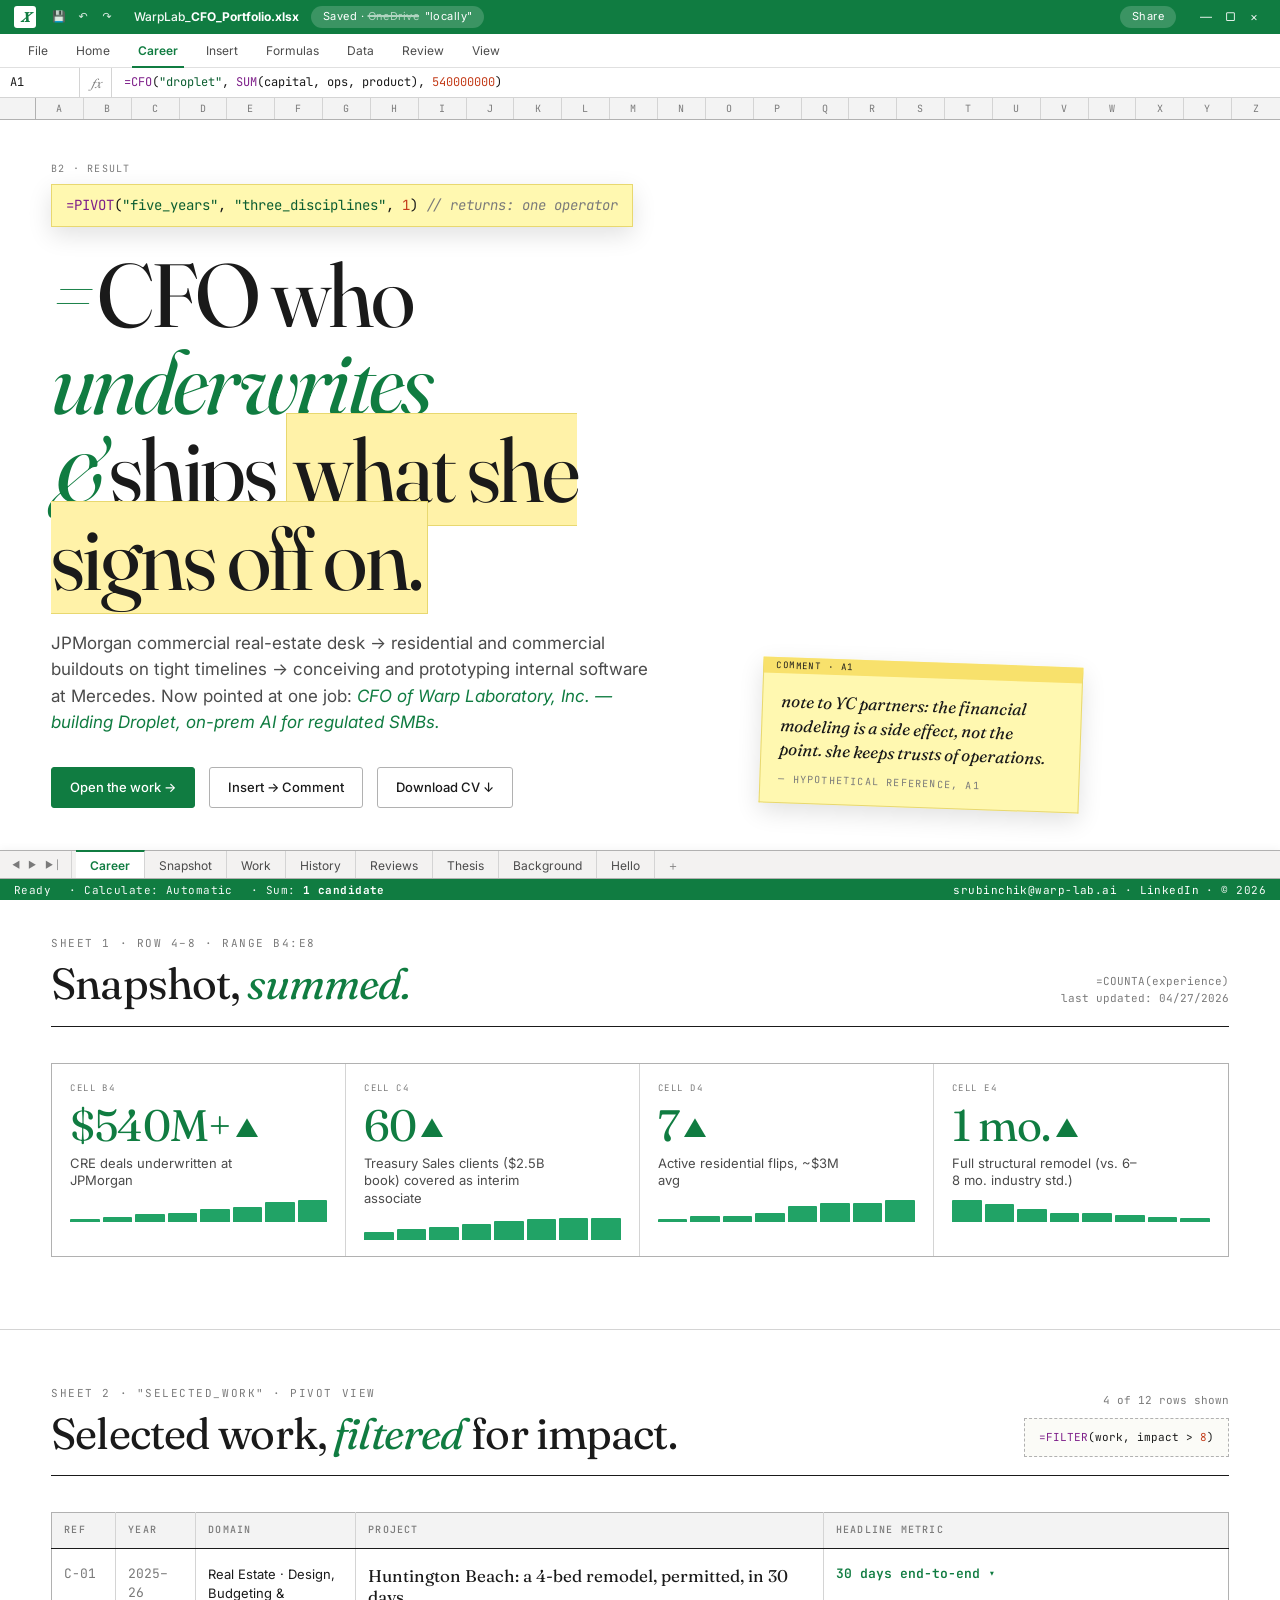
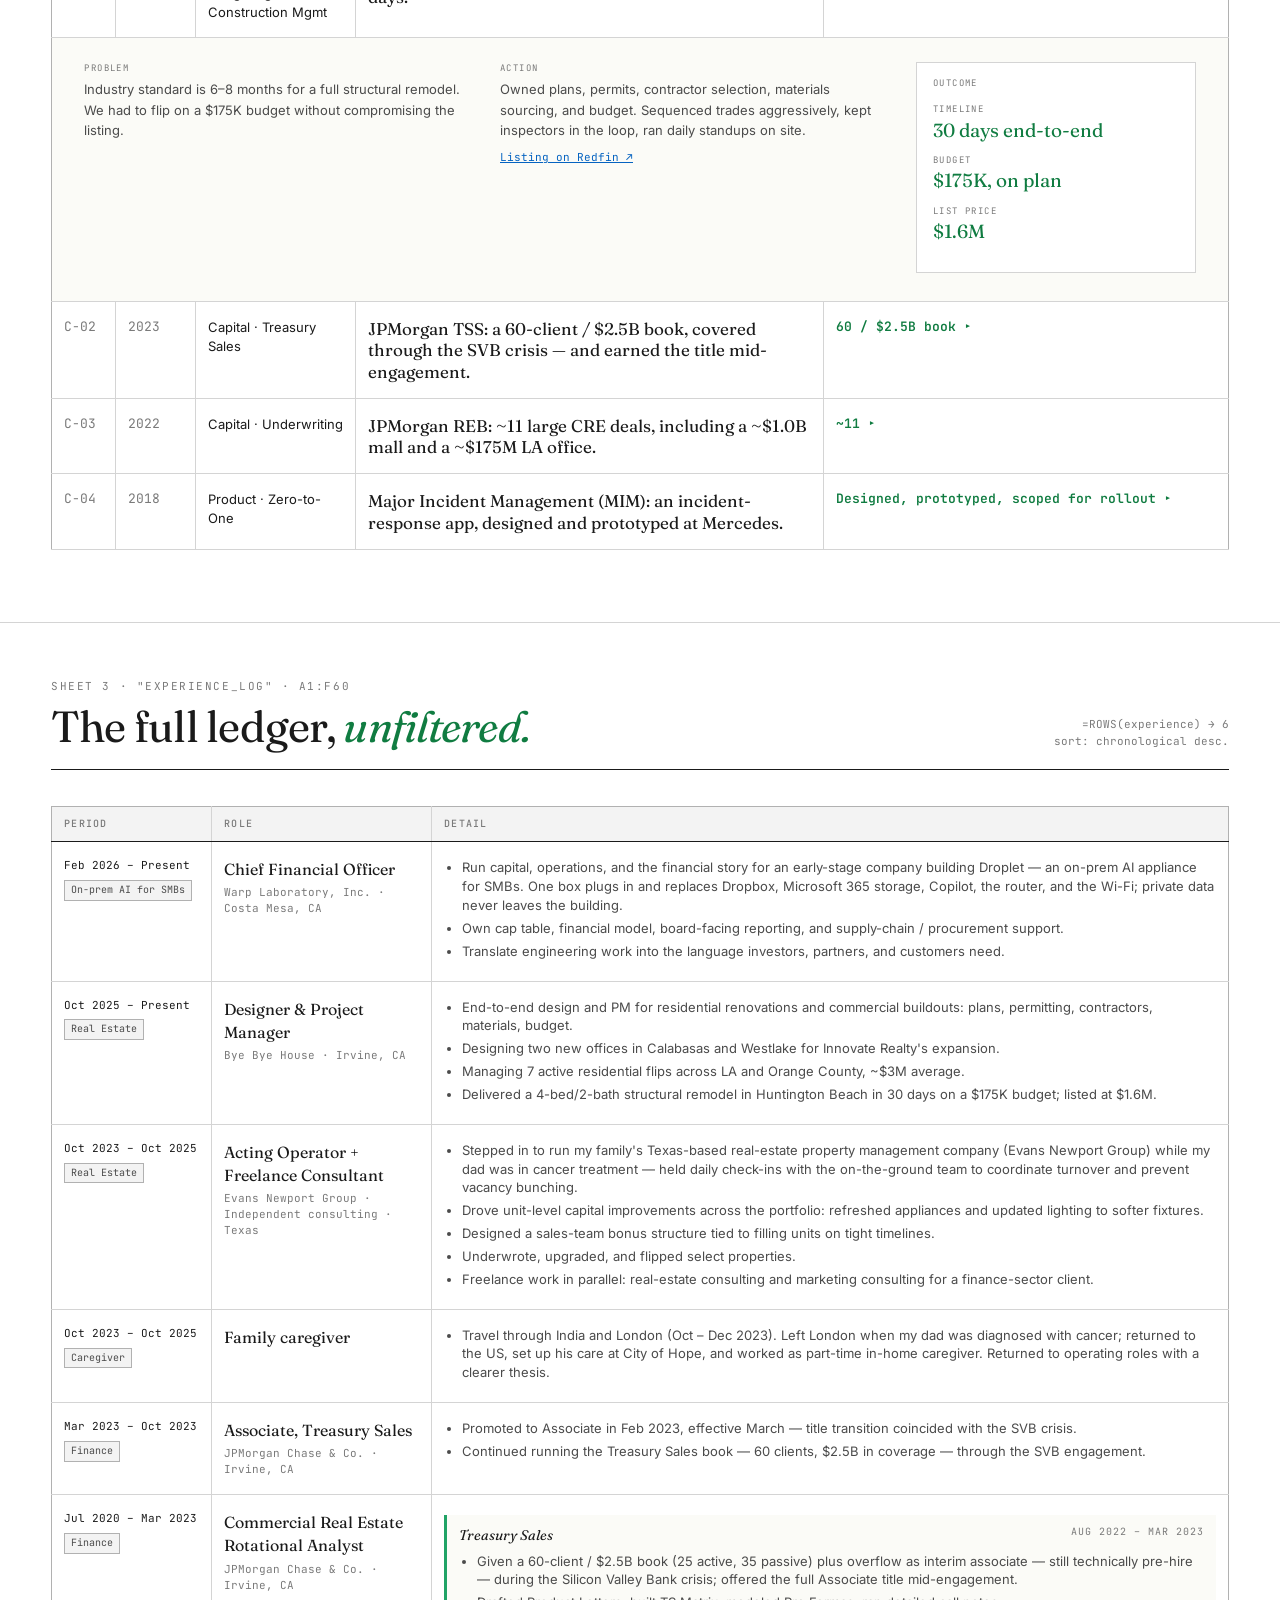
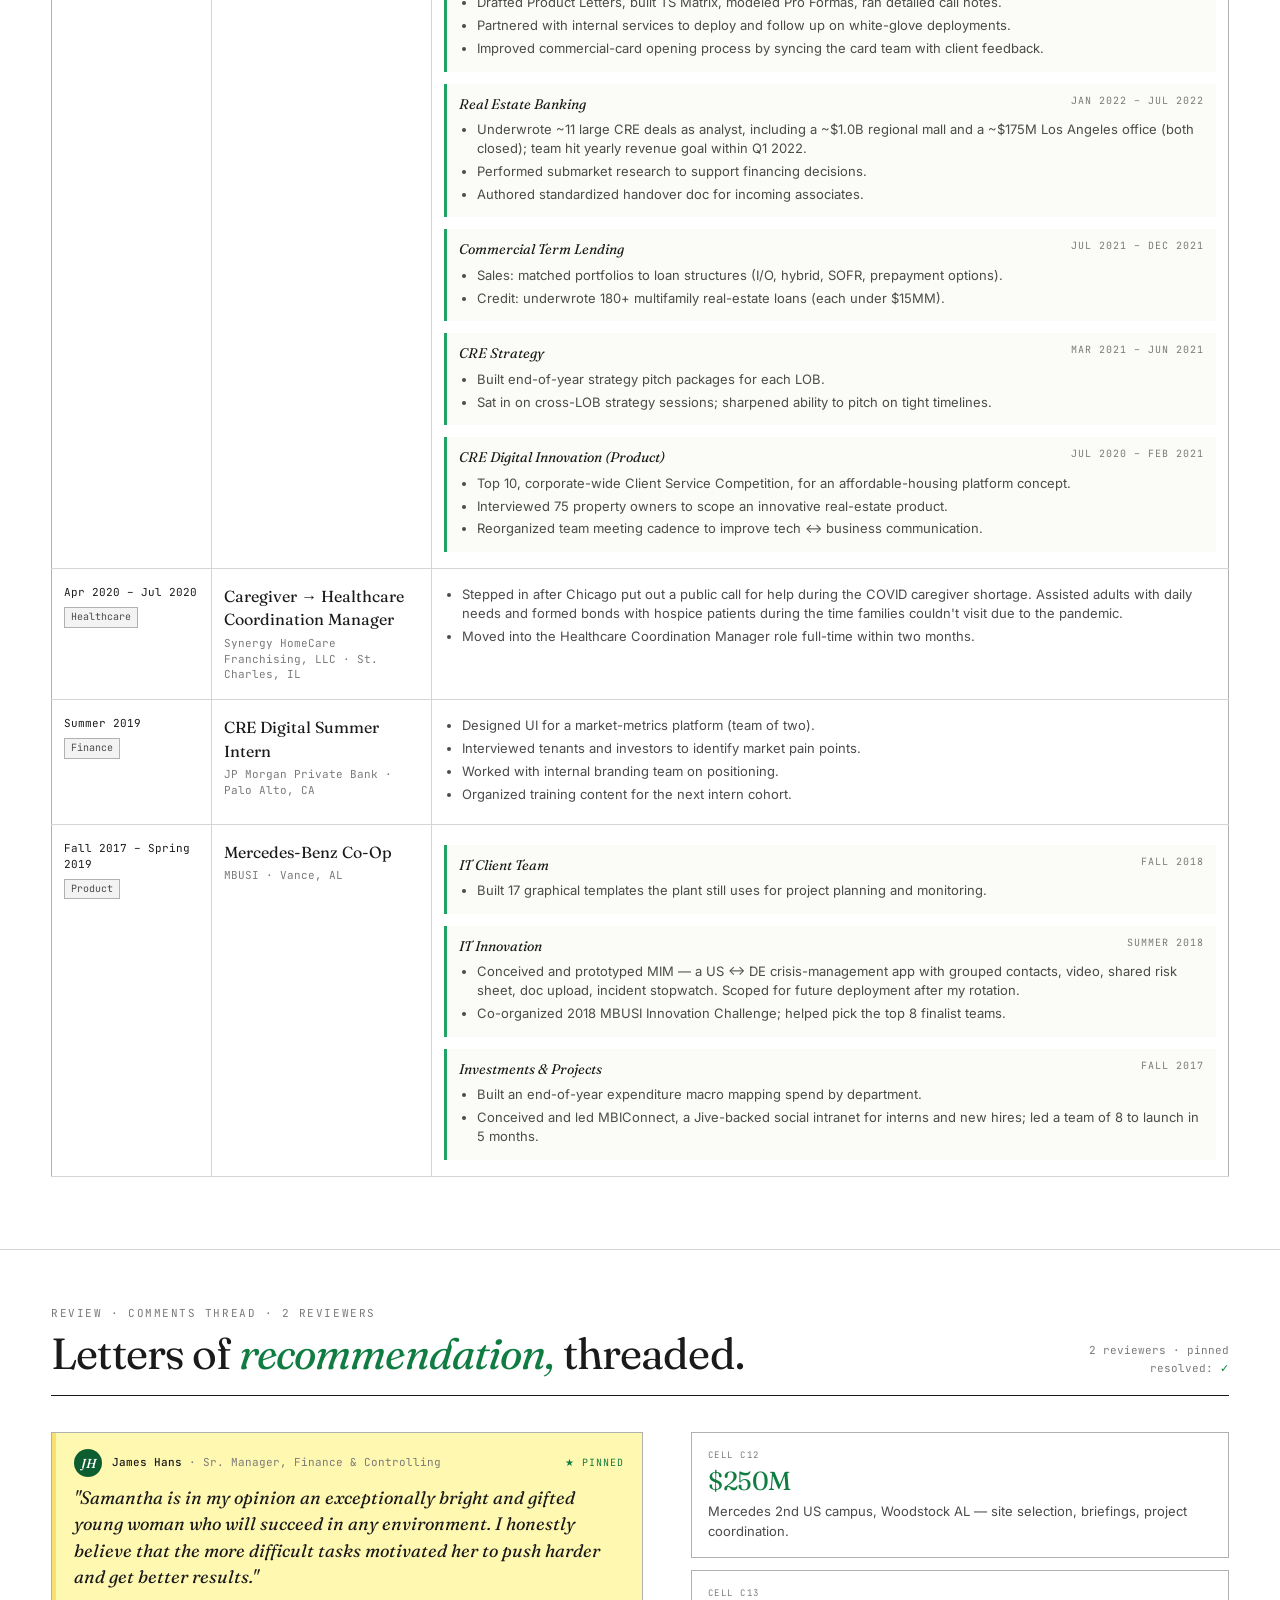
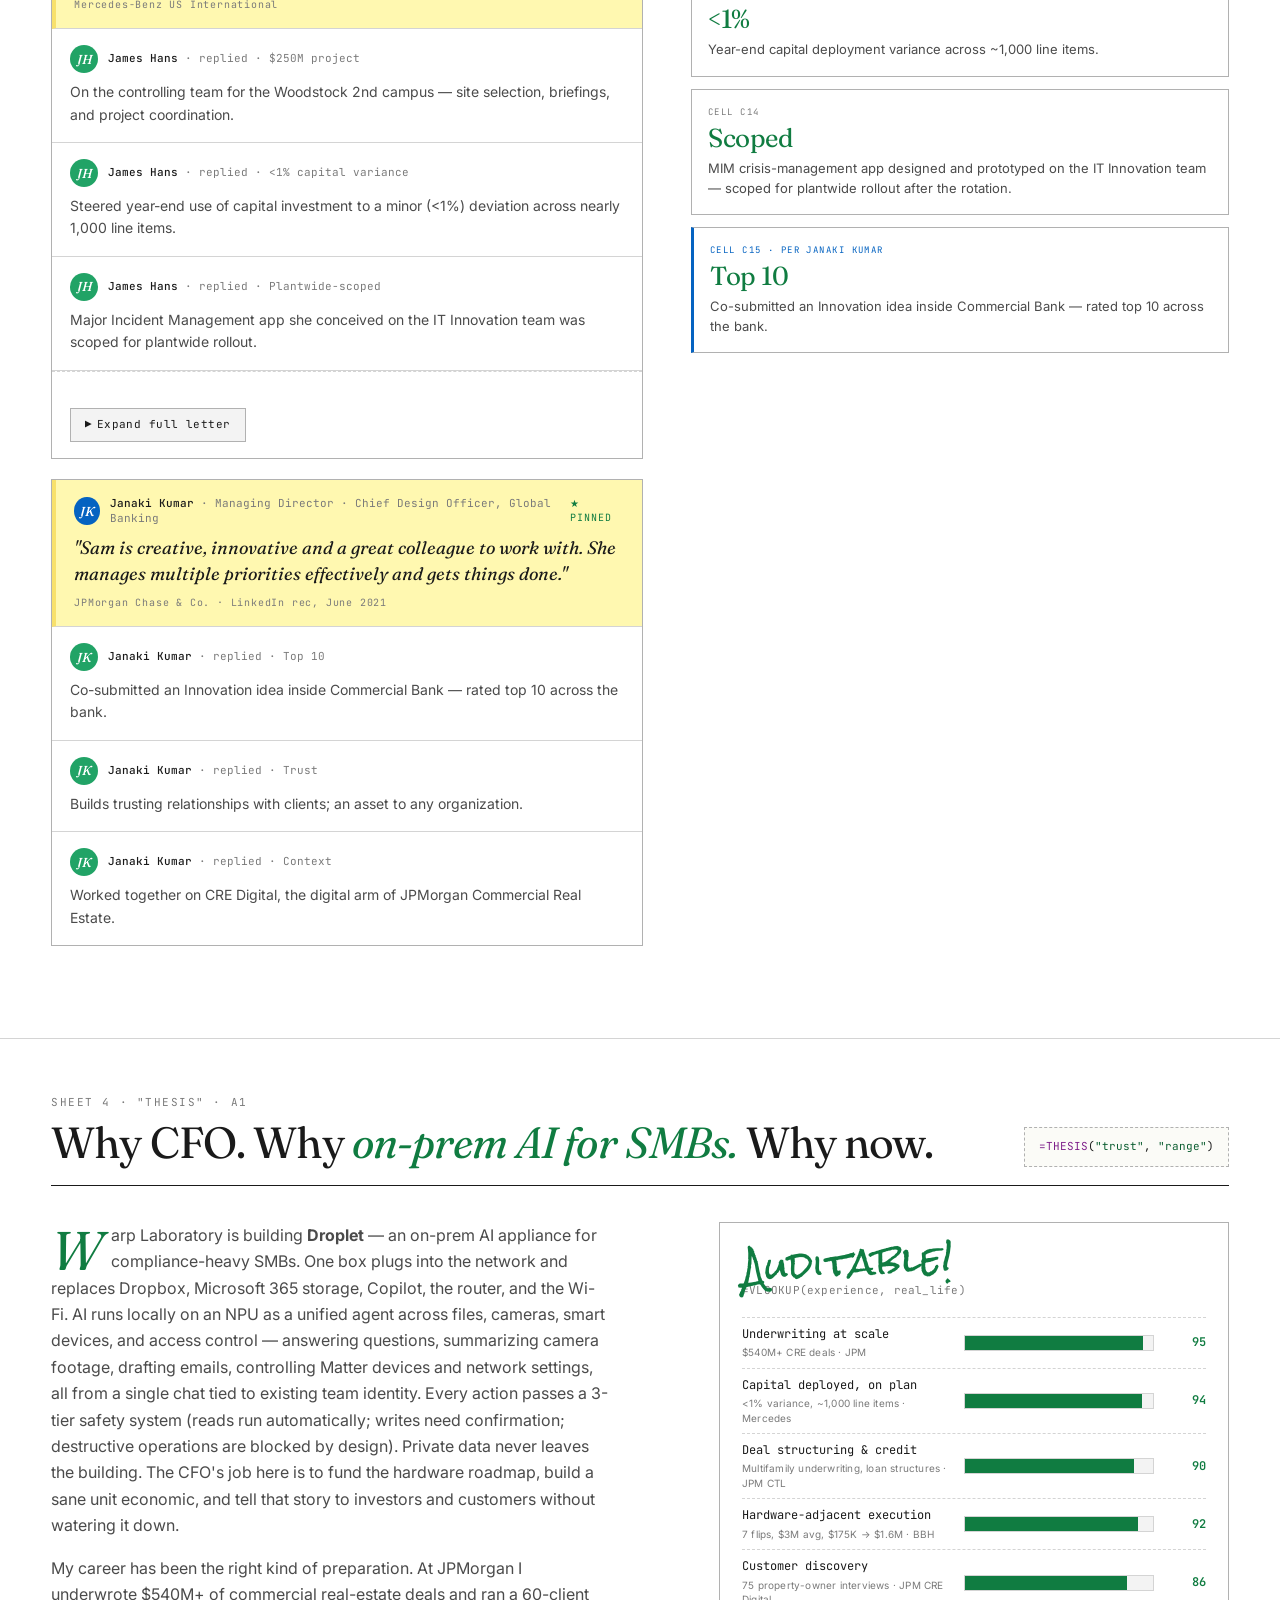
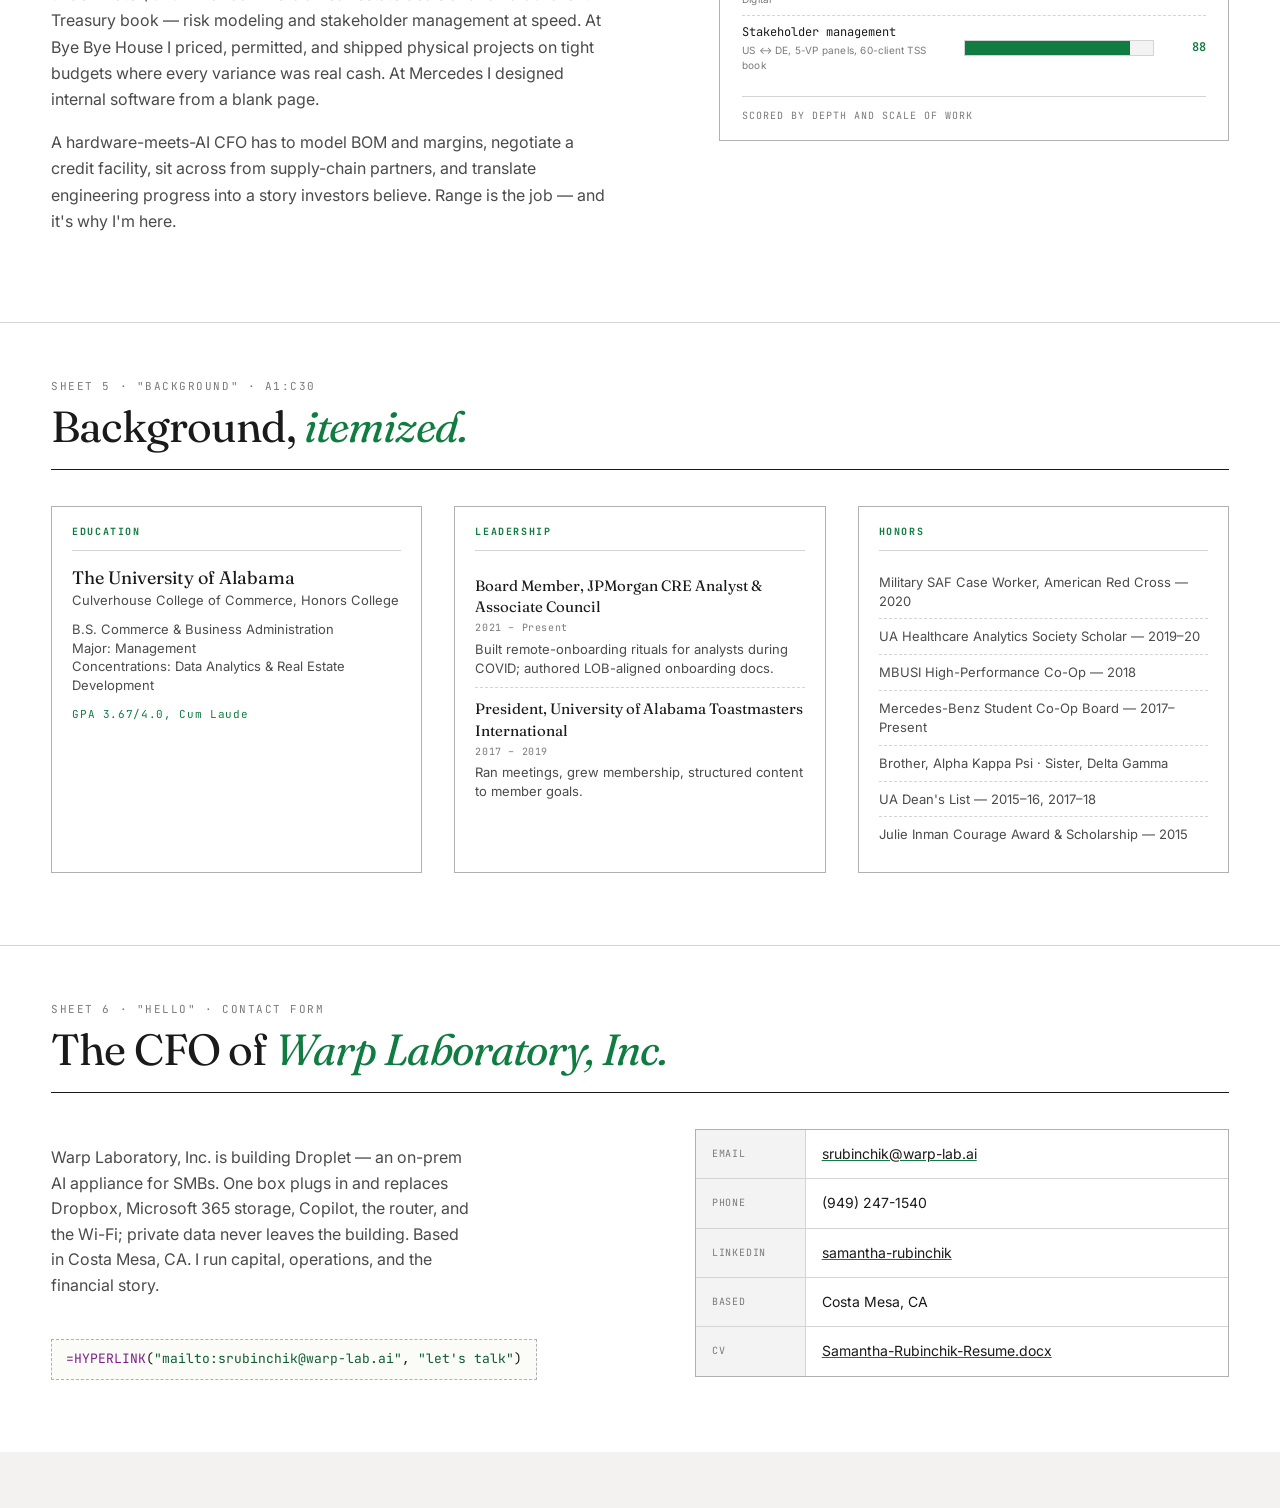
==== commit fe4a9415: "JPMorgan: split into Analyst (Jul 2020 – Mar 2023, with rotations) and Associate, Treasury Sales (Ma" ====
--- a/index.html
+++ b/index.html
@@ -27,7 +27,7 @@
      The whole resume is in this one file (~36 KB), crawlable by any bot,
      instantly visible on first paint, and works fine without JavaScript.
      One small inline <script> at the bottom highlights the active sheet tab as you scroll. -->
-<div id="root"><div class="app"><div class="titlebar"><div class="left"><span class="xicon">𝑿</span><div class="qat"><span title="Save">💾</span><span title="Undo">↶</span><span title="Redo">↷</span></div><span class="file">WarpLab_<b>CFO_Portfolio.xlsx</b></span><span class="pill">Saved · <s class="strike">OneDrive</s> "locally"</span></div><div class="right"><span class="pill">Share</span><div class="winbtns"><span>—</span><span>▢</span><span>×</span></div></div></div><div class="ribbon"><div class="ribbon-tab">File</div><div class="ribbon-tab">Home</div><div class="ribbon-tab active">Career</div><div class="ribbon-tab">Insert</div><div class="ribbon-tab">Formulas</div><div class="ribbon-tab">Data</div><div class="ribbon-tab">Review</div><div class="ribbon-tab">View</div></div><div class="formulabar"><div class="namebox">A1</div><div class="fx">𝑓𝑥</div><div class="formula"><span class="fn">=CFO</span>(<span class="str">"droplet"</span>, <span class="fn">SUM</span>(capital, ops, product), <span class="num">540000000</span>)</div></div><div class="colheaders"><div class="corner"></div><div class="col">A</div><div class="col">B</div><div class="col">C</div><div class="col">D</div><div class="col">E</div><div class="col">F</div><div class="col">G</div><div class="col">H</div><div class="col">I</div><div class="col">J</div><div class="col">K</div><div class="col">L</div><div class="col">M</div><div class="col">N</div><div class="col">O</div><div class="col">P</div><div class="col">Q</div><div class="col">R</div><div class="col">S</div><div class="col">T</div><div class="col">U</div><div class="col">V</div><div class="col">W</div><div class="col">X</div><div class="col">Y</div><div class="col">Z</div></div><div class="sheet"><header class="hero" id="top"><div class="page"><div class="hero-grid"><div class="hero-cell"><div class="cell-coords">B2 · result</div><div class="hero-formula"><span class="fn">=PIVOT</span>(<span class="str">"five_years"</span>, <span class="str">"three_disciplines"</span>, <span class="num">1</span>)<span class="com">// returns: one operator</span></div><h1><span class="equals">=</span>CFO who <em>underwrites</em><br><span class="equals">&amp;</span>ships <span class="hl">what she signs off on.</span></h1><p class="hero-thesis">JPMorgan commercial real-estate desk → residential and commercial buildouts on tight timelines → conceiving and prototyping internal software at Mercedes. Now pointed at one job: <em>CFO of Warp Laboratory, Inc. — building Droplet, on-prem AI for regulated SMBs.</em></p><div class="hero-cta"><a class="btn" href="#work">Open the work →</a><a class="btn btn-ghost" href="#contact">Insert → Comment</a><a class="btn btn-ghost" href="Samantha-Rubinchik-Resume.docx" download="">Download CV ↓</a></div></div><div><div class="sticky">note to YC partners: the financial<br>modeling is a side effect, not the<br>point. she keeps trusts of <em>operations.</em><span class="author">— hypothetical reference, A1</span></div></div></div></div></header><section id="snapshot"><div class="page"><div class="section-head"><div><div class="ref">Sheet 1 · row 4–8 · range B4:E8</div><h2>Snapshot, <em>summed.</em></h2></div><div class="meta"><div>=COUNTA(experience)</div><div>last updated: 04/27/2026</div></div></div><div class="kpi-grid"><div class="kpi"><div class="ref-tag">Cell B4</div><div class="val">$540M+<span class="arrow">▲</span></div><div class="lbl">CRE deals underwritten at JPMorgan</div><div class="spark"><i style="height: 3.3px;"></i><i style="height: 5.5px;"></i><i style="height: 7.7px;"></i><i style="height: 8.8px;"></i><i style="height: 13.2px;"></i><i style="height: 15.4px;"></i><i style="height: 19.8px;"></i><i style="height: 22px;"></i></div></div><div class="kpi"><div class="ref-tag">Cell C4</div><div class="val">60<span class="arrow">▲</span></div><div class="lbl">Treasury Sales clients ($2.5B book) covered as interim associate</div><div class="spark"><i style="height: 8.06667px;"></i><i style="height: 10.2667px;"></i><i style="height: 12.8333px;"></i><i style="height: 15.4px;"></i><i style="height: 18.3333px;"></i><i style="height: 20.1667px;"></i><i style="height: 21.2667px;"></i><i style="height: 22px;"></i></div></div><div class="kpi"><div class="ref-tag">Cell D4</div><div class="val">7<span class="arrow">▲</span></div><div class="lbl">Active residential flips, ~$3M avg</div><div class="spark"><i style="height: 3.14286px;"></i><i style="height: 6.28571px;"></i><i style="height: 6.28571px;"></i><i style="height: 9.42857px;"></i><i style="height: 15.7143px;"></i><i style="height: 18.8571px;"></i><i style="height: 18.8571px;"></i><i style="height: 22px;"></i></div></div><div class="kpi"><div class="ref-tag">Cell E4</div><div class="val">1 mo.<span class="arrow">▲</span></div><div class="lbl">Full structural remodel (vs. 6–8 mo. industry std.)</div><div class="spark"><i style="height: 22px;"></i><i style="height: 17.6px;"></i><i style="height: 13.2px;"></i><i style="height: 8.8px;"></i><i style="height: 8.8px;"></i><i style="height: 6.6px;"></i><i style="height: 5.28px;"></i><i style="height: 4.4px;"></i></div></div></div></div></section><section id="work"><div class="page"><div class="section-head"><div><div class="ref">Sheet 2 · "selected_work" · pivot view</div><h2>Selected work, <em>filtered</em> for impact.</h2></div><div class="meta"><div>4 of 12 rows shown</div><div class="cell-equation" style="margin-top: 8px; font-size: 11px;"><span class="fn">=FILTER</span>(work, impact &gt; <span class="num">8</span>)</div></div></div><table class="case-table"><thead><tr><th>Ref</th><th>Year</th><th>Domain</th><th>Project</th><th>Headline metric</th></tr></thead><tbody><tr class="is-open"><td class="id-col">C-01</td><td class="year-col">2025–26</td><td class="tag-col">Real Estate · Design, Budgeting &amp; Construction Mgmt</td><td class="title-col">Huntington Beach: a 4-bed remodel, permitted, in 30 days.</td><td class="metric-col">30 days end-to-end</td></tr><tr class="case-row-detail"><td colspan="5"><div class="grid"><div><div class="lbl">Problem</div><p>Industry standard is 6–8 months for a full structural remodel. We had to flip on a $175K budget without compromising the listing.</p></div><div><div class="lbl">Action</div><p>Owned plans, permits, contractor selection, materials sourcing, and budget. Sequenced trades aggressively, kept inspectors in the loop, ran daily standups on site.</p><a class="extlink" href="https://www.redfin.com/CA/Huntington-Beach/10121-Kukui-Dr-92646/home/3815561" target="_blank" rel="noreferrer">Listing on Redfin ↗</a></div><div class="out-card"><div class="lbl" style="margin-bottom: 10px;">Outcome</div><dl><dt>Timeline</dt><dd>30 days end-to-end</dd><dt>Budget</dt><dd>$175K, on plan</dd><dt>List price</dt><dd>$1.6M</dd></dl></div></div></td></tr><tr><td class="id-col">C-02</td><td class="year-col">2023</td><td class="tag-col">Capital · Treasury Sales</td><td class="title-col">JPMorgan TSS: a 60-client / $2.5B book, covered through the SVB crisis — and earned the title mid-engagement.</td><td class="metric-col">60 / $2.5B book</td></tr><tr class="case-row-detail"><td colspan="5"><div class="grid"><div><div class="lbl">Problem</div><p>Silicon Valley Bank collapsed in March 2023 and the senior associate on the desk stepped away. Sixty Treasury Sales relationships ($2.5B in coverage) needed full coverage on no-notice, with deployments and client questions in flight.</p></div><div><div class="lbl">Action</div><p>Took the 60-client / $2.5B book (25 active, 35 passive) plus overflow as interim associate — still technically pre-hire. Drafted Product Letters, built the TS Matrix, modeled Pro Formas, kept detailed call notes, and partnered with internal services on white-glove deployments. JPMorgan offered the full Associate title in the middle of the engagement.</p></div><div class="out-card"><div class="lbl" style="margin-bottom: 10px;">Outcome</div><dl><dt>Clients covered</dt><dd>60 / $2.5B book</dd><dt>Mid-engagement</dt><dd>Offered full Associate title</dd><dt>Context</dt><dd>SVB crisis, March 2023</dd></dl></div></div></td></tr><tr><td class="id-col">C-03</td><td class="year-col">2022</td><td class="tag-col">Capital · Underwriting</td><td class="title-col">JPMorgan REB: ~11 large CRE deals, including a ~$1.0B mall and a ~$175M LA office.</td><td class="metric-col">~11</td></tr><tr class="case-row-detail"><td colspan="5"><div class="grid"><div><div class="lbl">Problem</div><p>Real Estate Banking team needed to clear an annual revenue target while maintaining underwriting discipline across a varied submarket book.</p></div><div><div class="lbl">Action</div><p>Underwrote ~11 large CRE deals as analyst, including a ~$1.0B regional mall and a ~$175M Los Angeles office (both closed). Operated in the team's underwriting models and learned them, ran submarket research, drafted credit memos, and authored a handover doc the next class of associates still uses.</p></div><div class="out-card"><div class="lbl" style="margin-bottom: 10px;">Outcome</div><dl><dt>Deals underwritten</dt><dd>~11</dd><dt>Two biggest of my rotation</dt><dd>~$1.0B mall · ~$175M LA office</dd><dt>Team's yearly goal</dt><dd>Hit by end of Q1</dd></dl></div></div></td></tr><tr><td class="id-col">C-04</td><td class="year-col">2018</td><td class="tag-col">Product · Zero-to-One</td><td class="title-col">Major Incident Management (MIM): an incident-response app, designed and prototyped at Mercedes.</td><td class="metric-col">Designed, prototyped, scoped for rollout</td></tr><tr class="case-row-detail"><td colspan="5"><div class="grid"><div><div class="lbl">Problem</div><p>Crisis communication between MBUSI (Alabama) and Mercedes Germany was scattered across email, phone, and shared drives during major incidents.</p></div><div><div class="lbl">Action</div><p>Conceived and specified the Major Incident Management app — grouped contacts, embedded video, shared risk sheet, document upload, incident stopwatch. Took it from concept through prototype and stakeholder review; it was being scoped for future deployment after I left the program.</p></div><div class="out-card"><div class="lbl" style="margin-bottom: 10px;">Outcome</div><dl><dt>Status</dt><dd>Designed, prototyped, scoped for rollout</dd><dt>Scope</dt><dd>US ↔ DE crisis coordination</dd></dl></div></div></td></tr></tbody></table></div></section><section id="timeline"><div class="page"><div class="section-head"><div><div class="ref">Sheet 3 · "experience_log" · A1:F60</div><h2>The full ledger, <em>unfiltered.</em></h2></div><div class="meta"><div>=ROWS(experience) → 6</div><div>sort: chronological desc.</div></div></div><table class="tl-table"><thead><tr><th>Period</th><th>Role</th><th>Detail</th></tr></thead><tbody><tr class="tl-row"><td class="tl-when-col">Feb 2026 – Present<div><span class="kind">On-prem AI for SMBs</span></div></td><td class="tl-role-col"><div class="role">Chief Financial Officer</div><div class="org">Warp Laboratory, Inc. · Costa Mesa, CA</div></td><td><ul class="tl-bullets"><li>Run capital, operations, and the financial story for an early-stage company building Droplet — an on-prem AI appliance for SMBs. One box plugs in and replaces Dropbox, Microsoft 365 storage, Copilot, the router, and the Wi-Fi; private data never leaves the building.</li><li>Own cap table, financial model, board-facing reporting, and supply-chain / procurement support.</li><li>Translate engineering work into the language investors, partners, and customers need.</li></ul></td></tr><tr class="tl-row"><td class="tl-when-col">Oct 2025 – Present<div><span class="kind">Real Estate</span></div></td><td class="tl-role-col"><div class="role">Designer &amp; Project Manager</div><div class="org">Bye Bye House · Irvine, CA</div></td><td><ul class="tl-bullets"><li>End-to-end design and PM for residential renovations and commercial buildouts: plans, permitting, contractors, materials, budget.</li><li>Designing two new offices in Calabasas and Westlake for Innovate Realty's expansion.</li><li>Managing 7 active residential flips across LA and Orange County, ~$3M average.</li><li>Delivered a 4-bed/2-bath structural remodel in Huntington Beach in 30 days on a $175K budget; listed at $1.6M.</li></ul></td></tr><tr class="tl-row"><td class="tl-when-col">Oct 2023 – Oct 2025<div><span class="kind">Real Estate</span></div></td><td class="tl-role-col"><div class="role">Acting Operator + Freelance Consultant</div><div class="org">Evans Newport Group · Independent consulting · Texas</div></td><td><ul class="tl-bullets"><li>Stepped in to run my family's Texas-based real-estate property management company (Evans Newport Group) while my dad was in cancer treatment — held daily check-ins with the on-the-ground team to coordinate turnover and prevent vacancy bunching.</li><li>Drove unit-level capital improvements across the portfolio: refreshed appliances and updated lighting to softer fixtures.</li><li>Designed a sales-team bonus structure tied to filling units on tight timelines.</li><li>Underwrote, upgraded, and flipped select properties.</li><li>Freelance work in parallel: real-estate consulting and marketing consulting for a finance-sector client.</li></ul></td></tr><tr class="tl-row"><td class="tl-when-col">Oct 2023 – Oct 2025<div><span class="kind">Caregiver</span></div></td><td class="tl-role-col"><div class="role">Family caregiver</div></td><td><ul class="tl-bullets"><li>Travel through India and London (Oct – Dec 2023). Left London when my dad was diagnosed with cancer; returned to the US, set up his care at City of Hope, and worked as part-time in-home caregiver. Returned to operating roles with a clearer thesis.</li></ul></td></tr><tr class="tl-row"><td class="tl-when-col">Jul 2020 – Sep 2023<div><span class="kind">Finance</span></div></td><td class="tl-role-col"><div class="role">Commercial Real Estate Rotational Analyst</div><div class="org">JPMorgan Chase &amp; Co. · Irvine, CA</div></td><td><div class="tl-rotation"><div class="tl-rot-head"><span class="tl-rot-name">Treasury Sales</span><span class="tl-rot-span">Aug 2022 – Sep 2023</span></div><ul class="tl-bullets"><li>Given a 60-client / $2.5B book (25 active, 35 passive) plus overflow as interim associate — still technically pre-hire — during the Silicon Valley Bank crisis; offered the full Associate title mid-engagement.</li><li>Drafted Product Letters, built TS Matrix, modeled Pro Formas, ran detailed call notes.</li><li>Partnered with internal services to deploy and follow up on white-glove deployments.</li><li>Improved commercial-card opening process by syncing the card team with client feedback.</li></ul></div><div class="tl-rotation"><div class="tl-rot-head"><span class="tl-rot-name">Real Estate Banking</span><span class="tl-rot-span">Jan 2022 – Jul 2022</span></div><ul class="tl-bullets"><li>Underwrote ~11 large CRE deals as analyst, including a ~$1.0B regional mall and a ~$175M Los Angeles office (both closed); team hit yearly revenue goal within Q1 2022.</li><li>Performed submarket research to support financing decisions.</li><li>Authored standardized handover doc for incoming associates.</li></ul></div><div class="tl-rotation"><div class="tl-rot-head"><span class="tl-rot-name">Commercial Term Lending</span><span class="tl-rot-span">Jul 2021 – Dec 2021</span></div><ul class="tl-bullets"><li>Sales: matched portfolios to loan structures (I/O, hybrid, SOFR, prepayment options).</li><li>Credit: underwrote 180+ multifamily real-estate loans (each under $15MM).</li></ul></div><div class="tl-rotation"><div class="tl-rot-head"><span class="tl-rot-name">CRE Strategy</span><span class="tl-rot-span">Mar 2021 – Jun 2021</span></div><ul class="tl-bullets"><li>Built end-of-year strategy pitch packages for each LOB.</li><li>Sat in on cross-LOB strategy sessions; sharpened ability to pitch on tight timelines.</li></ul></div><div class="tl-rotation"><div class="tl-rot-head"><span class="tl-rot-name">CRE Digital Innovation (Product)</span><span class="tl-rot-span">Jul 2020 – Feb 2021</span></div><ul class="tl-bullets"><li>Top 10, corporate-wide Client Service Competition, for an affordable-housing platform concept.</li><li>Interviewed 75 property owners to scope an innovative real-estate product.</li><li>Reorganized team meeting cadence to improve tech ↔ business communication.</li></ul></div></td></tr><tr class="tl-row"><td class="tl-when-col">Apr 2020 – Jul 2020<div><span class="kind">Healthcare</span></div></td><td class="tl-role-col"><div class="role">Caregiver → Healthcare Coordination Manager</div><div class="org">Synergy HomeCare Franchising, LLC · St. Charles, IL</div></td><td><ul class="tl-bullets"><li>Stepped in after Chicago put out a public call for help during the COVID caregiver shortage. Assisted adults with daily needs and formed bonds with hospice patients during the time families couldn't visit due to the pandemic.</li><li>Moved into the Healthcare Coordination Manager role full-time within two months.</li></ul></td></tr><tr class="tl-row"><td class="tl-when-col">Summer 2019<div><span class="kind">Finance</span></div></td><td class="tl-role-col"><div class="role">CRE Digital Summer Intern</div><div class="org">JP Morgan Private Bank · Palo Alto, CA</div></td><td><ul class="tl-bullets"><li>Designed UI for a market-metrics platform (team of two).</li><li>Interviewed tenants and investors to identify market pain points.</li><li>Worked with internal branding team on positioning.</li><li>Organized training content for the next intern cohort.</li></ul></td></tr><tr class="tl-row"><td class="tl-when-col">Fall 2017 – Spring 2019<div><span class="kind">Product</span></div></td><td class="tl-role-col"><div class="role">Mercedes-Benz Co-Op</div><div class="org">MBUSI · Vance, AL</div></td><td><div class="tl-rotation"><div class="tl-rot-head"><span class="tl-rot-name">IT Client Team</span><span class="tl-rot-span">Fall 2018</span></div><ul class="tl-bullets"><li>Built 17 graphical templates the plant still uses for project planning and monitoring.</li></ul></div><div class="tl-rotation"><div class="tl-rot-head"><span class="tl-rot-name">IT Innovation</span><span class="tl-rot-span">Summer 2018</span></div><ul class="tl-bullets"><li>Conceived and prototyped MIM — a US ↔ DE crisis-management app with grouped contacts, video, shared risk sheet, doc upload, incident stopwatch. Scoped for future deployment after my rotation.</li><li>Co-organized 2018 MBUSI Innovation Challenge; helped pick the top 8 finalist teams.</li></ul></div><div class="tl-rotation"><div class="tl-rot-head"><span class="tl-rot-name">Investments &amp; Projects</span><span class="tl-rot-span">Fall 2017</span></div><ul class="tl-bullets"><li>Built an end-of-year expenditure macro mapping spend by department.</li><li>Conceived and led MBIConnect, a Jive-backed social intranet for interns and new hires; led a team of 8 to launch in 5 months.</li></ul></div></td></tr></tbody></table></div></section><section id="recommendation"><div class="page"><div class="section-head"><div><div class="ref">Review · Comments thread · 2 reviewers</div><h2>Letters of <em>recommendation,</em> threaded.</h2></div><div class="meta"><div>2 reviewers · pinned</div><div>resolved: <span style="color: var(--xl-green);">✓</span></div></div></div><div class="rec"><div><div class="rec-thread" style="margin-bottom: 20px;"><div class="rec-comment pinned"><div class="head"><span class="avatar">JH</span><span><span class="name">James Hans</span> · <span class="role">Sr. Manager, Finance &amp; Controlling</span></span><span class="pin">★ pinned</span></div><div class="body">"Samantha is in my opinion an exceptionally bright and gifted young woman who will succeed in any environment. I honestly believe that the more difficult tasks motivated her to push harder and get better results."</div><div style="margin-top: 8px; font-family: 'JetBrains Mono', monospace; font-size: 10px; color: var(--ink-mute); letter-spacing: 0.08em;">Mercedes-Benz US International</div></div><div class="rec-comment normal"><div class="head"><span class="avatar" style="background: var(--xl-green-light);">JH</span><span><span class="name">James Hans</span> · replied · <span class="mono">$250M project</span></span></div><div class="body">On the controlling team for the Woodstock 2nd campus — site selection, briefings, and project coordination.</div></div><div class="rec-comment normal"><div class="head"><span class="avatar" style="background: var(--xl-green-light);">JH</span><span><span class="name">James Hans</span> · replied · <span class="mono">&lt;1% capital variance</span></span></div><div class="body">Steered year-end use of capital investment to a minor (&lt;1%) deviation across nearly 1,000 line items.</div></div><div class="rec-comment normal"><div class="head"><span class="avatar" style="background: var(--xl-green-light);">JH</span><span><span class="name">James Hans</span> · replied · <span class="mono">Plantwide-scoped</span></span></div><div class="body">Major Incident Management app she conceived on the IT Innovation team was scoped for plantwide rollout.</div></div><details class="rec-comment normal rec-details" style="border-top: 1px dashed var(--grid);"><summary class="rec-toggle">Expand full letter</summary><div class="rec-full"><p>It is my pleasure to provide this recommendation for Samantha Rubinchik. I first met Samantha at a career fair on the campus of the University of Alabama. I attended the fair to recruit for positions in the Mercedes-Benz US International co-op program, and toward the end of a long day was approached by a very confident young woman with an impressive knowledge of Daimler AG and the production plant in Tuscaloosa. While her introduction was excellent, the substance of our conversation was quite impressive — she demonstrated that she understood the financial concepts and critical thinking that would make her a valued team member.</p><p>She excelled in the formal interview process and accepted the offer to join our program. I requested that she start her first rotation in my team and assigned her to the standard co-op task set. Very quickly she started to excel at her work and actively asked to be more involved and have additional tasks, showing high initiative.</p><p>She supported the process of steering the year-end use of capital investment to a minor (&lt;1%) deviation by contacting the project teams to forecast what the spending per project line item would be at the close of the fiscal year. She worked extremely diligently and at one point actually had feedback on all ~1,000 project line items. This required her to get answers from Technical Managers and Project Leaders, which she did in a highly professional manner.</p><p>During her term, Mercedes-Benz US International was also involved in real estate purchases of several parcels of land for the site of our 2nd US campus in Woodstock, Alabama. This was a $250,000,000 project under my leadership. Samantha assisted me in multiple facets including analysis of site selection alternatives, creation of management briefings, and overall coordination of project meetings. Her private real estate experience and knowledge of the real estate world was a key success factor for the overall project (first operation, January 2019).</p><p>In addition, Samantha was allowed to facilitate the Investment and Project Controlling weekly team meetings. She accompanied me to the Career Fair to represent the best and brightest of the Mercedes-Benz US International Co-Op program, and to multiple speaking engagements at the University of Alabama, creating innovative and appealing presentation materials on her own with minimal guidance from me.</p><p>Samantha is in my opinion an exceptionally bright and gifted young woman who will succeed in any environment. I honestly believe that the more difficult tasks motivated her to push harder and get better results.</p><p>I was recently promoted to Sr. Manager of the Controlling team. During the selection process, Samantha challenged me on why I wanted the job, and what I was going to do with the department. These conversations proved invaluable to me during the actual interview process with a panel of 5 vice presidents and directors, where many similar questions were posed.</p><p>If your program is looking for superior candidates with a record of achievement, Samantha is an exceptional choice. She rises to any challenge facing her and pushes herself to learn what she needs for the overall success of the task. As I expected, she has quickly gained attention in the IT Department on the IT Innovation team with her Major Incident Management App that will be deployed plantwide. Samantha is also a team player — she created long-term relationships with several of our German interns and worked beyond my area to create a concept for a social network platform for interns and co-ops; along with some other students, this idea was implemented and is being used by all of our co-ops and interns.</p><p>To conclude, I would like to restate my strong recommendation for Samantha Rubinchik. She is an extraordinary asset to my organization and I feel strongly she would benefit any organization in which she works.</p><div class="rec-sign"><div>Best regards,</div><div><b>James Hans</b> · Sr. Manager, Finance &amp; Controlling · Mercedes-Benz US International</div><div style="margin-top: 8px;"><a href="SR-Letter-of-Recommendation-James-Hans.docx" download="" style="color: var(--link);">Download original ↓</a></div></div></div></details></div><div class="rec-thread" style="margin-bottom: 20px;"><div class="rec-comment pinned"><div class="head"><span class="avatar" style="background: rgb(5, 99, 193);">JK</span><span><span class="name">Janaki Kumar</span> · <span class="role">Managing Director · Chief Design Officer, Global Banking</span></span><span class="pin">★ pinned</span></div><div class="body">"Sam is creative, innovative and a great colleague to work with. She manages multiple priorities effectively and gets things done."</div><div style="margin-top: 8px; font-family: 'JetBrains Mono', monospace; font-size: 10px; color: var(--ink-mute); letter-spacing: 0.08em;">JPMorgan Chase &amp; Co. · LinkedIn rec, June 2021</div></div><div class="rec-comment normal"><div class="head"><span class="avatar" style="background: var(--xl-green-light);">JK</span><span><span class="name">Janaki Kumar</span> · replied · <span class="mono">Top 10</span></span></div><div class="body">Co-submitted an Innovation idea inside Commercial Bank — rated top 10 across the bank.</div></div><div class="rec-comment normal"><div class="head"><span class="avatar" style="background: var(--xl-green-light);">JK</span><span><span class="name">Janaki Kumar</span> · replied · <span class="mono">Trust</span></span></div><div class="body">Builds trusting relationships with clients; an asset to any organization.</div></div><div class="rec-comment normal"><div class="head"><span class="avatar" style="background: var(--xl-green-light);">JK</span><span><span class="name">Janaki Kumar</span> · replied · <span class="mono">Context</span></span></div><div class="body">Worked together on CRE Digital, the digital arm of JPMorgan Commercial Real Estate.</div></div></div></div><div><div class="rec-stats"><div class="rec-stat"><div class="ref-tag">cell C12</div><div class="val">$250M</div><div class="desc">Mercedes 2nd US campus, Woodstock AL — site selection, briefings, project coordination.</div></div><div class="rec-stat"><div class="ref-tag">cell C13</div><div class="val">&lt;1%</div><div class="desc">Year-end capital deployment variance across ~1,000 line items.</div></div><div class="rec-stat"><div class="ref-tag">cell C14</div><div class="val">Scoped</div><div class="desc">MIM crisis-management app designed and prototyped on the IT Innovation team — scoped for plantwide rollout after the rotation.</div></div><div class="rec-stat" style="border-left: 3px solid rgb(5, 99, 193);"><div class="ref-tag" style="color: rgb(5, 99, 193);">cell C15 · per Janaki Kumar</div><div class="val">Top 10</div><div class="desc">Co-submitted an Innovation idea inside Commercial Bank — rated top 10 across the bank.</div></div></div></div></div></div></section><section id="thesis"><div class="page"><div class="section-head"><div><div class="ref">Sheet 4 · "thesis" · A1</div><h2>Why CFO. Why <em>on-prem AI for SMBs.</em> Why now.</h2></div><div class="meta"><div class="cell-equation" style="font-size: 11px;"><span class="fn">=THESIS</span>(<span class="str">"trust"</span>, <span class="str">"range"</span>)</div></div></div><div class="thesis-grid"><div class="thesis-paras"><p>Warp Laboratory is building <strong>Droplet</strong> — an on-prem AI appliance for compliance-heavy SMBs. One box plugs into the network and replaces Dropbox, Microsoft 365 storage, Copilot, the router, and the Wi-Fi. AI runs locally on an NPU as a unified agent across files, cameras, smart devices, and access control — answering questions, summarizing camera footage, drafting emails, controlling Matter devices and network settings, all from a single chat tied to existing team identity. Every action passes a 3-tier safety system (reads run automatically; writes need confirmation; destructive operations are blocked by design). Private data never leaves the building. The CFO's job here is to fund the hardware roadmap, build a sane unit economic, and tell that story to investors and customers without watering it down.</p><p>My career has been the right kind of preparation. At JPMorgan I underwrote $540M+ of commercial real-estate deals and ran a 60-client Treasury book — risk modeling and stakeholder management at speed. At Bye Bye House I priced, permitted, and shipped physical projects on tight budgets where every variance was real cash. At Mercedes I designed internal software from a blank page.</p><p>A hardware-meets-AI CFO has to model BOM and margins, negotiate a credit facility, sit across from supply-chain partners, and translate engineering progress into a story investors believe. Range is the job — and it's why I'm here.</p></div><div class="bar-chart"><h4 class="scrawl" style="color: rgb(61, 121, 71); font-size: 32px; height: 32px; font-family: 'Permanent Marker';">Auditable!</h4><div class="subt" style="font-family: 'JetBrains Mono', monospace; font-size: 11px; letter-spacing: 0.02em;">=VLOOKUP(experience, real_life)</div><div class="bar-row" style="grid-template-columns: 210px 1fr 40px;"><span class="name" title="$540M+ CRE deals · JPM">Underwriting at scale<span style="display: block; font-family: Inter, sans-serif; font-size: 10px; color: var(--ink-mute); letter-spacing: 0.02em; margin-top: 2px; font-weight: 400; text-transform: none;">$540M+ CRE deals · JPM</span></span><div class="bar"><div class="fill" style="width: 95%;"></div></div><span class="v">95</span></div><div class="bar-row" style="grid-template-columns: 210px 1fr 40px;"><span class="name" title="&lt;1% variance, ~1,000 line items · Mercedes">Capital deployed, on plan<span style="display: block; font-family: Inter, sans-serif; font-size: 10px; color: var(--ink-mute); letter-spacing: 0.02em; margin-top: 2px; font-weight: 400; text-transform: none;">&lt;1% variance, ~1,000 line items · Mercedes</span></span><div class="bar"><div class="fill" style="width: 94%;"></div></div><span class="v">94</span></div><div class="bar-row" style="grid-template-columns: 210px 1fr 40px;"><span class="name" title="Multifamily underwriting, loan structures · JPM CTL">Deal structuring &amp; credit<span style="display: block; font-family: Inter, sans-serif; font-size: 10px; color: var(--ink-mute); letter-spacing: 0.02em; margin-top: 2px; font-weight: 400; text-transform: none;">Multifamily underwriting, loan structures · JPM CTL</span></span><div class="bar"><div class="fill" style="width: 90%;"></div></div><span class="v">90</span></div><div class="bar-row" style="grid-template-columns: 210px 1fr 40px;"><span class="name" title="7 flips, $3M avg, $175K → $1.6M · BBH">Hardware-adjacent execution<span style="display: block; font-family: Inter, sans-serif; font-size: 10px; color: var(--ink-mute); letter-spacing: 0.02em; margin-top: 2px; font-weight: 400; text-transform: none;">7 flips, $3M avg, $175K → $1.6M · BBH</span></span><div class="bar"><div class="fill" style="width: 92%;"></div></div><span class="v">92</span></div><div class="bar-row" style="grid-template-columns: 210px 1fr 40px;"><span class="name" title="75 property-owner interviews · JPM CRE Digital">Customer discovery<span style="display: block; font-family: Inter, sans-serif; font-size: 10px; color: var(--ink-mute); letter-spacing: 0.02em; margin-top: 2px; font-weight: 400; text-transform: none;">75 property-owner interviews · JPM CRE Digital</span></span><div class="bar"><div class="fill" style="width: 86%;"></div></div><span class="v">86</span></div><div class="bar-row" style="grid-template-columns: 210px 1fr 40px;"><span class="name" title="US ↔ DE, 5-VP panels, 60-client TSS book">Stakeholder management<span style="display: block; font-family: Inter, sans-serif; font-size: 10px; color: var(--ink-mute); letter-spacing: 0.02em; margin-top: 2px; font-weight: 400; text-transform: none;">US ↔ DE, 5-VP panels, 60-client TSS book</span></span><div class="bar"><div class="fill" style="width: 88%;"></div></div><span class="v">88</span></div><div class="chart-legend">scored by depth and scale of work</div></div></div></div></section><section id="edu"><div class="page"><div class="section-head"><div><div class="ref">Sheet 5 · "background" · A1:C30</div><h2>Background, <em>itemized.</em></h2></div></div><div class="three-col"><div class="panel"><h3>Education</h3><div class="edu-school">The University of Alabama</div><div class="edu-detail">Culverhouse College of Commerce, Honors College</div><div class="edu-detail" style="margin-top: 10px;">B.S. Commerce &amp; Business Administration</div><div class="edu-detail">Major: Management</div><div class="edu-detail">Concentrations: Data Analytics &amp; Real Estate Development</div><div class="edu-mono">GPA 3.67/4.0, Cum Laude</div></div><div class="panel"><h3>Leadership</h3><div class="lead-item"><div class="lead-title">Board Member, JPMorgan CRE Analyst &amp; Associate Council</div><div class="lead-span">2021 – Present</div><p class="lead-notes">Built remote-onboarding rituals for analysts during COVID; authored LOB-aligned onboarding docs.</p></div><div class="lead-item"><div class="lead-title">President, University of Alabama Toastmasters International</div><div class="lead-span">2017 – 2019</div><p class="lead-notes">Ran meetings, grew membership, structured content to member goals.</p></div></div><div class="panel"><h3>Honors</h3><ul><li>Military SAF Case Worker, American Red Cross — 2020</li><li>UA Healthcare Analytics Society Scholar — 2019–20</li><li>MBUSI High-Performance Co-Op — 2018</li><li>Mercedes-Benz Student Co-Op Board — 2017–Present</li><li>Brother, Alpha Kappa Psi · Sister, Delta Gamma</li><li>UA Dean's List — 2015–16, 2017–18</li><li>Julie Inman Courage Award &amp; Scholarship — 2015</li></ul></div></div></div></section><section id="contact"><div class="page"><div class="section-head"><div><div class="ref">Sheet 6 · "hello" · contact form</div><h2>The CFO of <em>Warp Laboratory, Inc.</em></h2></div></div><div class="contact-grid"><div><p style="max-width: 42ch; color: var(--ink-soft); font-size: 16px; line-height: 1.6;">Warp Laboratory, Inc. is building Droplet — an on-prem AI appliance for SMBs. One box plugs in and replaces Dropbox, Microsoft 365 storage, Copilot, the router, and the Wi-Fi; private data never leaves the building. Based in Costa Mesa, CA. I run capital, operations, and the financial story.</p><div class="cell-equation" style="margin-top: 24px;"><span class="fn">=HYPERLINK</span>(<span class="str">"mailto:srubinchik@warp-lab.ai"</span>, <span class="str">"let's talk"</span>)</div></div><div class="form-card"><div class="form-row"><div class="k">email</div><div class="v"><a href="mailto:srubinchik@warp-lab.ai">srubinchik@warp-lab.ai</a></div></div><div class="form-row"><div class="k">phone</div><div class="v">(949) 247-1540</div></div><div class="form-row"><div class="k">linkedin</div><div class="v"><a href="https://www.linkedin.com/in/samantha-rubinchik-8a909110a/" target="_blank" rel="noreferrer">samantha-rubinchik</a></div></div><div class="form-row"><div class="k">based</div><div class="v">Costa Mesa, CA</div></div><div class="form-row"><div class="k">cv</div><div class="v"><a href="Samantha-Rubinchik-Resume.docx" download="">Samantha-Rubinchik-Resume.docx</a></div></div></div></div></div></section></div><div class="tabbar"><a href="#top" class="active">Career</a><a href="#snapshot">Snapshot</a><a href="#work">Work</a><a href="#timeline">History</a><a href="#recommendation">Reviews</a><a href="#thesis">Thesis</a><a href="#edu">Background</a><a href="#contact">Hello</a><span class="plus">＋</span></div><div class="statusbar"><div class="left"><span>Ready</span><span>· Calculate: Automatic</span><span>· Sum: <b>1 candidate</b></span></div><div><a href="mailto:srubinchik@warp-lab.ai">srubinchik@warp-lab.ai</a>&nbsp;·&nbsp;<a href="https://www.linkedin.com/in/samantha-rubinchik-8a909110a/" target="_blank" rel="noreferrer">LinkedIn</a>&nbsp;·&nbsp;© 2026</div></div></div></div>
+<div id="root"><div class="app"><div class="titlebar"><div class="left"><span class="xicon">𝑿</span><div class="qat"><span title="Save">💾</span><span title="Undo">↶</span><span title="Redo">↷</span></div><span class="file">WarpLab_<b>CFO_Portfolio.xlsx</b></span><span class="pill">Saved · <s class="strike">OneDrive</s> "locally"</span></div><div class="right"><span class="pill">Share</span><div class="winbtns"><span>—</span><span>▢</span><span>×</span></div></div></div><div class="ribbon"><div class="ribbon-tab">File</div><div class="ribbon-tab">Home</div><div class="ribbon-tab active">Career</div><div class="ribbon-tab">Insert</div><div class="ribbon-tab">Formulas</div><div class="ribbon-tab">Data</div><div class="ribbon-tab">Review</div><div class="ribbon-tab">View</div></div><div class="formulabar"><div class="namebox">A1</div><div class="fx">𝑓𝑥</div><div class="formula"><span class="fn">=CFO</span>(<span class="str">"droplet"</span>, <span class="fn">SUM</span>(capital, ops, product), <span class="num">540000000</span>)</div></div><div class="colheaders"><div class="corner"></div><div class="col">A</div><div class="col">B</div><div class="col">C</div><div class="col">D</div><div class="col">E</div><div class="col">F</div><div class="col">G</div><div class="col">H</div><div class="col">I</div><div class="col">J</div><div class="col">K</div><div class="col">L</div><div class="col">M</div><div class="col">N</div><div class="col">O</div><div class="col">P</div><div class="col">Q</div><div class="col">R</div><div class="col">S</div><div class="col">T</div><div class="col">U</div><div class="col">V</div><div class="col">W</div><div class="col">X</div><div class="col">Y</div><div class="col">Z</div></div><div class="sheet"><header class="hero" id="top"><div class="page"><div class="hero-grid"><div class="hero-cell"><div class="cell-coords">B2 · result</div><div class="hero-formula"><span class="fn">=PIVOT</span>(<span class="str">"five_years"</span>, <span class="str">"three_disciplines"</span>, <span class="num">1</span>)<span class="com">// returns: one operator</span></div><h1><span class="equals">=</span>CFO who <em>underwrites</em><br><span class="equals">&amp;</span>ships <span class="hl">what she signs off on.</span></h1><p class="hero-thesis">JPMorgan commercial real-estate desk → residential and commercial buildouts on tight timelines → conceiving and prototyping internal software at Mercedes. Now pointed at one job: <em>CFO of Warp Laboratory, Inc. — building Droplet, on-prem AI for regulated SMBs.</em></p><div class="hero-cta"><a class="btn" href="#work">Open the work →</a><a class="btn btn-ghost" href="#contact">Insert → Comment</a><a class="btn btn-ghost" href="Samantha-Rubinchik-Resume.docx" download="">Download CV ↓</a></div></div><div><div class="sticky">note to YC partners: the financial<br>modeling is a side effect, not the<br>point. she keeps trusts of <em>operations.</em><span class="author">— hypothetical reference, A1</span></div></div></div></div></header><section id="snapshot"><div class="page"><div class="section-head"><div><div class="ref">Sheet 1 · row 4–8 · range B4:E8</div><h2>Snapshot, <em>summed.</em></h2></div><div class="meta"><div>=COUNTA(experience)</div><div>last updated: 04/27/2026</div></div></div><div class="kpi-grid"><div class="kpi"><div class="ref-tag">Cell B4</div><div class="val">$540M+<span class="arrow">▲</span></div><div class="lbl">CRE deals underwritten at JPMorgan</div><div class="spark"><i style="height: 3.3px;"></i><i style="height: 5.5px;"></i><i style="height: 7.7px;"></i><i style="height: 8.8px;"></i><i style="height: 13.2px;"></i><i style="height: 15.4px;"></i><i style="height: 19.8px;"></i><i style="height: 22px;"></i></div></div><div class="kpi"><div class="ref-tag">Cell C4</div><div class="val">60<span class="arrow">▲</span></div><div class="lbl">Treasury Sales clients ($2.5B book) covered as interim associate</div><div class="spark"><i style="height: 8.06667px;"></i><i style="height: 10.2667px;"></i><i style="height: 12.8333px;"></i><i style="height: 15.4px;"></i><i style="height: 18.3333px;"></i><i style="height: 20.1667px;"></i><i style="height: 21.2667px;"></i><i style="height: 22px;"></i></div></div><div class="kpi"><div class="ref-tag">Cell D4</div><div class="val">7<span class="arrow">▲</span></div><div class="lbl">Active residential flips, ~$3M avg</div><div class="spark"><i style="height: 3.14286px;"></i><i style="height: 6.28571px;"></i><i style="height: 6.28571px;"></i><i style="height: 9.42857px;"></i><i style="height: 15.7143px;"></i><i style="height: 18.8571px;"></i><i style="height: 18.8571px;"></i><i style="height: 22px;"></i></div></div><div class="kpi"><div class="ref-tag">Cell E4</div><div class="val">1 mo.<span class="arrow">▲</span></div><div class="lbl">Full structural remodel (vs. 6–8 mo. industry std.)</div><div class="spark"><i style="height: 22px;"></i><i style="height: 17.6px;"></i><i style="height: 13.2px;"></i><i style="height: 8.8px;"></i><i style="height: 8.8px;"></i><i style="height: 6.6px;"></i><i style="height: 5.28px;"></i><i style="height: 4.4px;"></i></div></div></div></div></section><section id="work"><div class="page"><div class="section-head"><div><div class="ref">Sheet 2 · "selected_work" · pivot view</div><h2>Selected work, <em>filtered</em> for impact.</h2></div><div class="meta"><div>4 of 12 rows shown</div><div class="cell-equation" style="margin-top: 8px; font-size: 11px;"><span class="fn">=FILTER</span>(work, impact &gt; <span class="num">8</span>)</div></div></div><table class="case-table"><thead><tr><th>Ref</th><th>Year</th><th>Domain</th><th>Project</th><th>Headline metric</th></tr></thead><tbody><tr class="is-open"><td class="id-col">C-01</td><td class="year-col">2025–26</td><td class="tag-col">Real Estate · Design, Budgeting &amp; Construction Mgmt</td><td class="title-col">Huntington Beach: a 4-bed remodel, permitted, in 30 days.</td><td class="metric-col">30 days end-to-end</td></tr><tr class="case-row-detail"><td colspan="5"><div class="grid"><div><div class="lbl">Problem</div><p>Industry standard is 6–8 months for a full structural remodel. We had to flip on a $175K budget without compromising the listing.</p></div><div><div class="lbl">Action</div><p>Owned plans, permits, contractor selection, materials sourcing, and budget. Sequenced trades aggressively, kept inspectors in the loop, ran daily standups on site.</p><a class="extlink" href="https://www.redfin.com/CA/Huntington-Beach/10121-Kukui-Dr-92646/home/3815561" target="_blank" rel="noreferrer">Listing on Redfin ↗</a></div><div class="out-card"><div class="lbl" style="margin-bottom: 10px;">Outcome</div><dl><dt>Timeline</dt><dd>30 days end-to-end</dd><dt>Budget</dt><dd>$175K, on plan</dd><dt>List price</dt><dd>$1.6M</dd></dl></div></div></td></tr><tr><td class="id-col">C-02</td><td class="year-col">2023</td><td class="tag-col">Capital · Treasury Sales</td><td class="title-col">JPMorgan TSS: a 60-client / $2.5B book, covered through the SVB crisis — and earned the title mid-engagement.</td><td class="metric-col">60 / $2.5B book</td></tr><tr class="case-row-detail"><td colspan="5"><div class="grid"><div><div class="lbl">Problem</div><p>Silicon Valley Bank collapsed in March 2023 and the senior associate on the desk stepped away. Sixty Treasury Sales relationships ($2.5B in coverage) needed full coverage on no-notice, with deployments and client questions in flight.</p></div><div><div class="lbl">Action</div><p>Took the 60-client / $2.5B book (25 active, 35 passive) plus overflow as interim associate — still technically pre-hire. Drafted Product Letters, built the TS Matrix, modeled Pro Formas, kept detailed call notes, and partnered with internal services on white-glove deployments. JPMorgan offered the full Associate title in the middle of the engagement.</p></div><div class="out-card"><div class="lbl" style="margin-bottom: 10px;">Outcome</div><dl><dt>Clients covered</dt><dd>60 / $2.5B book</dd><dt>Mid-engagement</dt><dd>Offered full Associate title</dd><dt>Context</dt><dd>SVB crisis, March 2023</dd></dl></div></div></td></tr><tr><td class="id-col">C-03</td><td class="year-col">2022</td><td class="tag-col">Capital · Underwriting</td><td class="title-col">JPMorgan REB: ~11 large CRE deals, including a ~$1.0B mall and a ~$175M LA office.</td><td class="metric-col">~11</td></tr><tr class="case-row-detail"><td colspan="5"><div class="grid"><div><div class="lbl">Problem</div><p>Real Estate Banking team needed to clear an annual revenue target while maintaining underwriting discipline across a varied submarket book.</p></div><div><div class="lbl">Action</div><p>Underwrote ~11 large CRE deals as analyst, including a ~$1.0B regional mall and a ~$175M Los Angeles office (both closed). Operated in the team's underwriting models and learned them, ran submarket research, drafted credit memos, and authored a handover doc the next class of associates still uses.</p></div><div class="out-card"><div class="lbl" style="margin-bottom: 10px;">Outcome</div><dl><dt>Deals underwritten</dt><dd>~11</dd><dt>Two biggest of my rotation</dt><dd>~$1.0B mall · ~$175M LA office</dd><dt>Team's yearly goal</dt><dd>Hit by end of Q1</dd></dl></div></div></td></tr><tr><td class="id-col">C-04</td><td class="year-col">2018</td><td class="tag-col">Product · Zero-to-One</td><td class="title-col">Major Incident Management (MIM): an incident-response app, designed and prototyped at Mercedes.</td><td class="metric-col">Designed, prototyped, scoped for rollout</td></tr><tr class="case-row-detail"><td colspan="5"><div class="grid"><div><div class="lbl">Problem</div><p>Crisis communication between MBUSI (Alabama) and Mercedes Germany was scattered across email, phone, and shared drives during major incidents.</p></div><div><div class="lbl">Action</div><p>Conceived and specified the Major Incident Management app — grouped contacts, embedded video, shared risk sheet, document upload, incident stopwatch. Took it from concept through prototype and stakeholder review; it was being scoped for future deployment after I left the program.</p></div><div class="out-card"><div class="lbl" style="margin-bottom: 10px;">Outcome</div><dl><dt>Status</dt><dd>Designed, prototyped, scoped for rollout</dd><dt>Scope</dt><dd>US ↔ DE crisis coordination</dd></dl></div></div></td></tr></tbody></table></div></section><section id="timeline"><div class="page"><div class="section-head"><div><div class="ref">Sheet 3 · "experience_log" · A1:F60</div><h2>The full ledger, <em>unfiltered.</em></h2></div><div class="meta"><div>=ROWS(experience) → 6</div><div>sort: chronological desc.</div></div></div><table class="tl-table"><thead><tr><th>Period</th><th>Role</th><th>Detail</th></tr></thead><tbody><tr class="tl-row"><td class="tl-when-col">Feb 2026 – Present<div><span class="kind">On-prem AI for SMBs</span></div></td><td class="tl-role-col"><div class="role">Chief Financial Officer</div><div class="org">Warp Laboratory, Inc. · Costa Mesa, CA</div></td><td><ul class="tl-bullets"><li>Run capital, operations, and the financial story for an early-stage company building Droplet — an on-prem AI appliance for SMBs. One box plugs in and replaces Dropbox, Microsoft 365 storage, Copilot, the router, and the Wi-Fi; private data never leaves the building.</li><li>Own cap table, financial model, board-facing reporting, and supply-chain / procurement support.</li><li>Translate engineering work into the language investors, partners, and customers need.</li></ul></td></tr><tr class="tl-row"><td class="tl-when-col">Oct 2025 – Present<div><span class="kind">Real Estate</span></div></td><td class="tl-role-col"><div class="role">Designer &amp; Project Manager</div><div class="org">Bye Bye House · Irvine, CA</div></td><td><ul class="tl-bullets"><li>End-to-end design and PM for residential renovations and commercial buildouts: plans, permitting, contractors, materials, budget.</li><li>Designing two new offices in Calabasas and Westlake for Innovate Realty's expansion.</li><li>Managing 7 active residential flips across LA and Orange County, ~$3M average.</li><li>Delivered a 4-bed/2-bath structural remodel in Huntington Beach in 30 days on a $175K budget; listed at $1.6M.</li></ul></td></tr><tr class="tl-row"><td class="tl-when-col">Oct 2023 – Oct 2025<div><span class="kind">Real Estate</span></div></td><td class="tl-role-col"><div class="role">Acting Operator + Freelance Consultant</div><div class="org">Evans Newport Group · Independent consulting · Texas</div></td><td><ul class="tl-bullets"><li>Stepped in to run my family's Texas-based real-estate property management company (Evans Newport Group) while my dad was in cancer treatment — held daily check-ins with the on-the-ground team to coordinate turnover and prevent vacancy bunching.</li><li>Drove unit-level capital improvements across the portfolio: refreshed appliances and updated lighting to softer fixtures.</li><li>Designed a sales-team bonus structure tied to filling units on tight timelines.</li><li>Underwrote, upgraded, and flipped select properties.</li><li>Freelance work in parallel: real-estate consulting and marketing consulting for a finance-sector client.</li></ul></td></tr><tr class="tl-row"><td class="tl-when-col">Oct 2023 – Oct 2025<div><span class="kind">Caregiver</span></div></td><td class="tl-role-col"><div class="role">Family caregiver</div></td><td><ul class="tl-bullets"><li>Travel through India and London (Oct – Dec 2023). Left London when my dad was diagnosed with cancer; returned to the US, set up his care at City of Hope, and worked as part-time in-home caregiver. Returned to operating roles with a clearer thesis.</li></ul></td></tr><tr class="tl-row"><td class="tl-when-col">Mar 2023 – Oct 2023<div><span class="kind">Finance</span></div></td><td class="tl-role-col"><div class="role">Associate, Treasury Sales</div><div class="org">JPMorgan Chase &amp; Co. · Irvine, CA</div></td><td><ul class="tl-bullets"><li>Promoted to Associate in Feb 2023, effective March — title transition coincided with the SVB crisis.</li><li>Continued running the Treasury Sales book — 60 clients, $2.5B in coverage — through the SVB engagement.</li></ul></td></tr><tr class="tl-row"><td class="tl-when-col">Jul 2020 – Mar 2023<div><span class="kind">Finance</span></div></td><td class="tl-role-col"><div class="role">Commercial Real Estate Rotational Analyst</div><div class="org">JPMorgan Chase &amp; Co. · Irvine, CA</div></td><td><div class="tl-rotation"><div class="tl-rot-head"><span class="tl-rot-name">Treasury Sales</span><span class="tl-rot-span">Aug 2022 – Mar 2023</span></div><ul class="tl-bullets"><li>Given a 60-client / $2.5B book (25 active, 35 passive) plus overflow as interim associate — still technically pre-hire — during the Silicon Valley Bank crisis; offered the full Associate title mid-engagement.</li><li>Drafted Product Letters, built TS Matrix, modeled Pro Formas, ran detailed call notes.</li><li>Partnered with internal services to deploy and follow up on white-glove deployments.</li><li>Improved commercial-card opening process by syncing the card team with client feedback.</li></ul></div><div class="tl-rotation"><div class="tl-rot-head"><span class="tl-rot-name">Real Estate Banking</span><span class="tl-rot-span">Jan 2022 – Jul 2022</span></div><ul class="tl-bullets"><li>Underwrote ~11 large CRE deals as analyst, including a ~$1.0B regional mall and a ~$175M Los Angeles office (both closed); team hit yearly revenue goal within Q1 2022.</li><li>Performed submarket research to support financing decisions.</li><li>Authored standardized handover doc for incoming associates.</li></ul></div><div class="tl-rotation"><div class="tl-rot-head"><span class="tl-rot-name">Commercial Term Lending</span><span class="tl-rot-span">Jul 2021 – Dec 2021</span></div><ul class="tl-bullets"><li>Sales: matched portfolios to loan structures (I/O, hybrid, SOFR, prepayment options).</li><li>Credit: underwrote 180+ multifamily real-estate loans (each under $15MM).</li></ul></div><div class="tl-rotation"><div class="tl-rot-head"><span class="tl-rot-name">CRE Strategy</span><span class="tl-rot-span">Mar 2021 – Jun 2021</span></div><ul class="tl-bullets"><li>Built end-of-year strategy pitch packages for each LOB.</li><li>Sat in on cross-LOB strategy sessions; sharpened ability to pitch on tight timelines.</li></ul></div><div class="tl-rotation"><div class="tl-rot-head"><span class="tl-rot-name">CRE Digital Innovation (Product)</span><span class="tl-rot-span">Jul 2020 – Feb 2021</span></div><ul class="tl-bullets"><li>Top 10, corporate-wide Client Service Competition, for an affordable-housing platform concept.</li><li>Interviewed 75 property owners to scope an innovative real-estate product.</li><li>Reorganized team meeting cadence to improve tech ↔ business communication.</li></ul></div></td></tr><tr class="tl-row"><td class="tl-when-col">Apr 2020 – Jul 2020<div><span class="kind">Healthcare</span></div></td><td class="tl-role-col"><div class="role">Caregiver → Healthcare Coordination Manager</div><div class="org">Synergy HomeCare Franchising, LLC · St. Charles, IL</div></td><td><ul class="tl-bullets"><li>Stepped in after Chicago put out a public call for help during the COVID caregiver shortage. Assisted adults with daily needs and formed bonds with hospice patients during the time families couldn't visit due to the pandemic.</li><li>Moved into the Healthcare Coordination Manager role full-time within two months.</li></ul></td></tr><tr class="tl-row"><td class="tl-when-col">Summer 2019<div><span class="kind">Finance</span></div></td><td class="tl-role-col"><div class="role">CRE Digital Summer Intern</div><div class="org">JP Morgan Private Bank · Palo Alto, CA</div></td><td><ul class="tl-bullets"><li>Designed UI for a market-metrics platform (team of two).</li><li>Interviewed tenants and investors to identify market pain points.</li><li>Worked with internal branding team on positioning.</li><li>Organized training content for the next intern cohort.</li></ul></td></tr><tr class="tl-row"><td class="tl-when-col">Fall 2017 – Spring 2019<div><span class="kind">Product</span></div></td><td class="tl-role-col"><div class="role">Mercedes-Benz Co-Op</div><div class="org">MBUSI · Vance, AL</div></td><td><div class="tl-rotation"><div class="tl-rot-head"><span class="tl-rot-name">IT Client Team</span><span class="tl-rot-span">Fall 2018</span></div><ul class="tl-bullets"><li>Built 17 graphical templates the plant still uses for project planning and monitoring.</li></ul></div><div class="tl-rotation"><div class="tl-rot-head"><span class="tl-rot-name">IT Innovation</span><span class="tl-rot-span">Summer 2018</span></div><ul class="tl-bullets"><li>Conceived and prototyped MIM — a US ↔ DE crisis-management app with grouped contacts, video, shared risk sheet, doc upload, incident stopwatch. Scoped for future deployment after my rotation.</li><li>Co-organized 2018 MBUSI Innovation Challenge; helped pick the top 8 finalist teams.</li></ul></div><div class="tl-rotation"><div class="tl-rot-head"><span class="tl-rot-name">Investments &amp; Projects</span><span class="tl-rot-span">Fall 2017</span></div><ul class="tl-bullets"><li>Built an end-of-year expenditure macro mapping spend by department.</li><li>Conceived and led MBIConnect, a Jive-backed social intranet for interns and new hires; led a team of 8 to launch in 5 months.</li></ul></div></td></tr></tbody></table></div></section><section id="recommendation"><div class="page"><div class="section-head"><div><div class="ref">Review · Comments thread · 2 reviewers</div><h2>Letters of <em>recommendation,</em> threaded.</h2></div><div class="meta"><div>2 reviewers · pinned</div><div>resolved: <span style="color: var(--xl-green);">✓</span></div></div></div><div class="rec"><div><div class="rec-thread" style="margin-bottom: 20px;"><div class="rec-comment pinned"><div class="head"><span class="avatar">JH</span><span><span class="name">James Hans</span> · <span class="role">Sr. Manager, Finance &amp; Controlling</span></span><span class="pin">★ pinned</span></div><div class="body">"Samantha is in my opinion an exceptionally bright and gifted young woman who will succeed in any environment. I honestly believe that the more difficult tasks motivated her to push harder and get better results."</div><div style="margin-top: 8px; font-family: 'JetBrains Mono', monospace; font-size: 10px; color: var(--ink-mute); letter-spacing: 0.08em;">Mercedes-Benz US International</div></div><div class="rec-comment normal"><div class="head"><span class="avatar" style="background: var(--xl-green-light);">JH</span><span><span class="name">James Hans</span> · replied · <span class="mono">$250M project</span></span></div><div class="body">On the controlling team for the Woodstock 2nd campus — site selection, briefings, and project coordination.</div></div><div class="rec-comment normal"><div class="head"><span class="avatar" style="background: var(--xl-green-light);">JH</span><span><span class="name">James Hans</span> · replied · <span class="mono">&lt;1% capital variance</span></span></div><div class="body">Steered year-end use of capital investment to a minor (&lt;1%) deviation across nearly 1,000 line items.</div></div><div class="rec-comment normal"><div class="head"><span class="avatar" style="background: var(--xl-green-light);">JH</span><span><span class="name">James Hans</span> · replied · <span class="mono">Plantwide-scoped</span></span></div><div class="body">Major Incident Management app she conceived on the IT Innovation team was scoped for plantwide rollout.</div></div><details class="rec-comment normal rec-details" style="border-top: 1px dashed var(--grid);"><summary class="rec-toggle">Expand full letter</summary><div class="rec-full"><p>It is my pleasure to provide this recommendation for Samantha Rubinchik. I first met Samantha at a career fair on the campus of the University of Alabama. I attended the fair to recruit for positions in the Mercedes-Benz US International co-op program, and toward the end of a long day was approached by a very confident young woman with an impressive knowledge of Daimler AG and the production plant in Tuscaloosa. While her introduction was excellent, the substance of our conversation was quite impressive — she demonstrated that she understood the financial concepts and critical thinking that would make her a valued team member.</p><p>She excelled in the formal interview process and accepted the offer to join our program. I requested that she start her first rotation in my team and assigned her to the standard co-op task set. Very quickly she started to excel at her work and actively asked to be more involved and have additional tasks, showing high initiative.</p><p>She supported the process of steering the year-end use of capital investment to a minor (&lt;1%) deviation by contacting the project teams to forecast what the spending per project line item would be at the close of the fiscal year. She worked extremely diligently and at one point actually had feedback on all ~1,000 project line items. This required her to get answers from Technical Managers and Project Leaders, which she did in a highly professional manner.</p><p>During her term, Mercedes-Benz US International was also involved in real estate purchases of several parcels of land for the site of our 2nd US campus in Woodstock, Alabama. This was a $250,000,000 project under my leadership. Samantha assisted me in multiple facets including analysis of site selection alternatives, creation of management briefings, and overall coordination of project meetings. Her private real estate experience and knowledge of the real estate world was a key success factor for the overall project (first operation, January 2019).</p><p>In addition, Samantha was allowed to facilitate the Investment and Project Controlling weekly team meetings. She accompanied me to the Career Fair to represent the best and brightest of the Mercedes-Benz US International Co-Op program, and to multiple speaking engagements at the University of Alabama, creating innovative and appealing presentation materials on her own with minimal guidance from me.</p><p>Samantha is in my opinion an exceptionally bright and gifted young woman who will succeed in any environment. I honestly believe that the more difficult tasks motivated her to push harder and get better results.</p><p>I was recently promoted to Sr. Manager of the Controlling team. During the selection process, Samantha challenged me on why I wanted the job, and what I was going to do with the department. These conversations proved invaluable to me during the actual interview process with a panel of 5 vice presidents and directors, where many similar questions were posed.</p><p>If your program is looking for superior candidates with a record of achievement, Samantha is an exceptional choice. She rises to any challenge facing her and pushes herself to learn what she needs for the overall success of the task. As I expected, she has quickly gained attention in the IT Department on the IT Innovation team with her Major Incident Management App that will be deployed plantwide. Samantha is also a team player — she created long-term relationships with several of our German interns and worked beyond my area to create a concept for a social network platform for interns and co-ops; along with some other students, this idea was implemented and is being used by all of our co-ops and interns.</p><p>To conclude, I would like to restate my strong recommendation for Samantha Rubinchik. She is an extraordinary asset to my organization and I feel strongly she would benefit any organization in which she works.</p><div class="rec-sign"><div>Best regards,</div><div><b>James Hans</b> · Sr. Manager, Finance &amp; Controlling · Mercedes-Benz US International</div><div style="margin-top: 8px;"><a href="SR-Letter-of-Recommendation-James-Hans.docx" download="" style="color: var(--link);">Download original ↓</a></div></div></div></details></div><div class="rec-thread" style="margin-bottom: 20px;"><div class="rec-comment pinned"><div class="head"><span class="avatar" style="background: rgb(5, 99, 193);">JK</span><span><span class="name">Janaki Kumar</span> · <span class="role">Managing Director · Chief Design Officer, Global Banking</span></span><span class="pin">★ pinned</span></div><div class="body">"Sam is creative, innovative and a great colleague to work with. She manages multiple priorities effectively and gets things done."</div><div style="margin-top: 8px; font-family: 'JetBrains Mono', monospace; font-size: 10px; color: var(--ink-mute); letter-spacing: 0.08em;">JPMorgan Chase &amp; Co. · LinkedIn rec, June 2021</div></div><div class="rec-comment normal"><div class="head"><span class="avatar" style="background: var(--xl-green-light);">JK</span><span><span class="name">Janaki Kumar</span> · replied · <span class="mono">Top 10</span></span></div><div class="body">Co-submitted an Innovation idea inside Commercial Bank — rated top 10 across the bank.</div></div><div class="rec-comment normal"><div class="head"><span class="avatar" style="background: var(--xl-green-light);">JK</span><span><span class="name">Janaki Kumar</span> · replied · <span class="mono">Trust</span></span></div><div class="body">Builds trusting relationships with clients; an asset to any organization.</div></div><div class="rec-comment normal"><div class="head"><span class="avatar" style="background: var(--xl-green-light);">JK</span><span><span class="name">Janaki Kumar</span> · replied · <span class="mono">Context</span></span></div><div class="body">Worked together on CRE Digital, the digital arm of JPMorgan Commercial Real Estate.</div></div></div></div><div><div class="rec-stats"><div class="rec-stat"><div class="ref-tag">cell C12</div><div class="val">$250M</div><div class="desc">Mercedes 2nd US campus, Woodstock AL — site selection, briefings, project coordination.</div></div><div class="rec-stat"><div class="ref-tag">cell C13</div><div class="val">&lt;1%</div><div class="desc">Year-end capital deployment variance across ~1,000 line items.</div></div><div class="rec-stat"><div class="ref-tag">cell C14</div><div class="val">Scoped</div><div class="desc">MIM crisis-management app designed and prototyped on the IT Innovation team — scoped for plantwide rollout after the rotation.</div></div><div class="rec-stat" style="border-left: 3px solid rgb(5, 99, 193);"><div class="ref-tag" style="color: rgb(5, 99, 193);">cell C15 · per Janaki Kumar</div><div class="val">Top 10</div><div class="desc">Co-submitted an Innovation idea inside Commercial Bank — rated top 10 across the bank.</div></div></div></div></div></div></section><section id="thesis"><div class="page"><div class="section-head"><div><div class="ref">Sheet 4 · "thesis" · A1</div><h2>Why CFO. Why <em>on-prem AI for SMBs.</em> Why now.</h2></div><div class="meta"><div class="cell-equation" style="font-size: 11px;"><span class="fn">=THESIS</span>(<span class="str">"trust"</span>, <span class="str">"range"</span>)</div></div></div><div class="thesis-grid"><div class="thesis-paras"><p>Warp Laboratory is building <strong>Droplet</strong> — an on-prem AI appliance for compliance-heavy SMBs. One box plugs into the network and replaces Dropbox, Microsoft 365 storage, Copilot, the router, and the Wi-Fi. AI runs locally on an NPU as a unified agent across files, cameras, smart devices, and access control — answering questions, summarizing camera footage, drafting emails, controlling Matter devices and network settings, all from a single chat tied to existing team identity. Every action passes a 3-tier safety system (reads run automatically; writes need confirmation; destructive operations are blocked by design). Private data never leaves the building. The CFO's job here is to fund the hardware roadmap, build a sane unit economic, and tell that story to investors and customers without watering it down.</p><p>My career has been the right kind of preparation. At JPMorgan I underwrote $540M+ of commercial real-estate deals and ran a 60-client Treasury book — risk modeling and stakeholder management at speed. At Bye Bye House I priced, permitted, and shipped physical projects on tight budgets where every variance was real cash. At Mercedes I designed internal software from a blank page.</p><p>A hardware-meets-AI CFO has to model BOM and margins, negotiate a credit facility, sit across from supply-chain partners, and translate engineering progress into a story investors believe. Range is the job — and it's why I'm here.</p></div><div class="bar-chart"><h4 class="scrawl" style="color: rgb(61, 121, 71); font-size: 32px; height: 32px; font-family: 'Permanent Marker';">Auditable!</h4><div class="subt" style="font-family: 'JetBrains Mono', monospace; font-size: 11px; letter-spacing: 0.02em;">=VLOOKUP(experience, real_life)</div><div class="bar-row" style="grid-template-columns: 210px 1fr 40px;"><span class="name" title="$540M+ CRE deals · JPM">Underwriting at scale<span style="display: block; font-family: Inter, sans-serif; font-size: 10px; color: var(--ink-mute); letter-spacing: 0.02em; margin-top: 2px; font-weight: 400; text-transform: none;">$540M+ CRE deals · JPM</span></span><div class="bar"><div class="fill" style="width: 95%;"></div></div><span class="v">95</span></div><div class="bar-row" style="grid-template-columns: 210px 1fr 40px;"><span class="name" title="&lt;1% variance, ~1,000 line items · Mercedes">Capital deployed, on plan<span style="display: block; font-family: Inter, sans-serif; font-size: 10px; color: var(--ink-mute); letter-spacing: 0.02em; margin-top: 2px; font-weight: 400; text-transform: none;">&lt;1% variance, ~1,000 line items · Mercedes</span></span><div class="bar"><div class="fill" style="width: 94%;"></div></div><span class="v">94</span></div><div class="bar-row" style="grid-template-columns: 210px 1fr 40px;"><span class="name" title="Multifamily underwriting, loan structures · JPM CTL">Deal structuring &amp; credit<span style="display: block; font-family: Inter, sans-serif; font-size: 10px; color: var(--ink-mute); letter-spacing: 0.02em; margin-top: 2px; font-weight: 400; text-transform: none;">Multifamily underwriting, loan structures · JPM CTL</span></span><div class="bar"><div class="fill" style="width: 90%;"></div></div><span class="v">90</span></div><div class="bar-row" style="grid-template-columns: 210px 1fr 40px;"><span class="name" title="7 flips, $3M avg, $175K → $1.6M · BBH">Hardware-adjacent execution<span style="display: block; font-family: Inter, sans-serif; font-size: 10px; color: var(--ink-mute); letter-spacing: 0.02em; margin-top: 2px; font-weight: 400; text-transform: none;">7 flips, $3M avg, $175K → $1.6M · BBH</span></span><div class="bar"><div class="fill" style="width: 92%;"></div></div><span class="v">92</span></div><div class="bar-row" style="grid-template-columns: 210px 1fr 40px;"><span class="name" title="75 property-owner interviews · JPM CRE Digital">Customer discovery<span style="display: block; font-family: Inter, sans-serif; font-size: 10px; color: var(--ink-mute); letter-spacing: 0.02em; margin-top: 2px; font-weight: 400; text-transform: none;">75 property-owner interviews · JPM CRE Digital</span></span><div class="bar"><div class="fill" style="width: 86%;"></div></div><span class="v">86</span></div><div class="bar-row" style="grid-template-columns: 210px 1fr 40px;"><span class="name" title="US ↔ DE, 5-VP panels, 60-client TSS book">Stakeholder management<span style="display: block; font-family: Inter, sans-serif; font-size: 10px; color: var(--ink-mute); letter-spacing: 0.02em; margin-top: 2px; font-weight: 400; text-transform: none;">US ↔ DE, 5-VP panels, 60-client TSS book</span></span><div class="bar"><div class="fill" style="width: 88%;"></div></div><span class="v">88</span></div><div class="chart-legend">scored by depth and scale of work</div></div></div></div></section><section id="edu"><div class="page"><div class="section-head"><div><div class="ref">Sheet 5 · "background" · A1:C30</div><h2>Background, <em>itemized.</em></h2></div></div><div class="three-col"><div class="panel"><h3>Education</h3><div class="edu-school">The University of Alabama</div><div class="edu-detail">Culverhouse College of Commerce, Honors College</div><div class="edu-detail" style="margin-top: 10px;">B.S. Commerce &amp; Business Administration</div><div class="edu-detail">Major: Management</div><div class="edu-detail">Concentrations: Data Analytics &amp; Real Estate Development</div><div class="edu-mono">GPA 3.67/4.0, Cum Laude</div></div><div class="panel"><h3>Leadership</h3><div class="lead-item"><div class="lead-title">Board Member, JPMorgan CRE Analyst &amp; Associate Council</div><div class="lead-span">2021 – Present</div><p class="lead-notes">Built remote-onboarding rituals for analysts during COVID; authored LOB-aligned onboarding docs.</p></div><div class="lead-item"><div class="lead-title">President, University of Alabama Toastmasters International</div><div class="lead-span">2017 – 2019</div><p class="lead-notes">Ran meetings, grew membership, structured content to member goals.</p></div></div><div class="panel"><h3>Honors</h3><ul><li>Military SAF Case Worker, American Red Cross — 2020</li><li>UA Healthcare Analytics Society Scholar — 2019–20</li><li>MBUSI High-Performance Co-Op — 2018</li><li>Mercedes-Benz Student Co-Op Board — 2017–Present</li><li>Brother, Alpha Kappa Psi · Sister, Delta Gamma</li><li>UA Dean's List — 2015–16, 2017–18</li><li>Julie Inman Courage Award &amp; Scholarship — 2015</li></ul></div></div></div></section><section id="contact"><div class="page"><div class="section-head"><div><div class="ref">Sheet 6 · "hello" · contact form</div><h2>The CFO of <em>Warp Laboratory, Inc.</em></h2></div></div><div class="contact-grid"><div><p style="max-width: 42ch; color: var(--ink-soft); font-size: 16px; line-height: 1.6;">Warp Laboratory, Inc. is building Droplet — an on-prem AI appliance for SMBs. One box plugs in and replaces Dropbox, Microsoft 365 storage, Copilot, the router, and the Wi-Fi; private data never leaves the building. Based in Costa Mesa, CA. I run capital, operations, and the financial story.</p><div class="cell-equation" style="margin-top: 24px;"><span class="fn">=HYPERLINK</span>(<span class="str">"mailto:srubinchik@warp-lab.ai"</span>, <span class="str">"let's talk"</span>)</div></div><div class="form-card"><div class="form-row"><div class="k">email</div><div class="v"><a href="mailto:srubinchik@warp-lab.ai">srubinchik@warp-lab.ai</a></div></div><div class="form-row"><div class="k">phone</div><div class="v">(949) 247-1540</div></div><div class="form-row"><div class="k">linkedin</div><div class="v"><a href="https://www.linkedin.com/in/samantha-rubinchik-8a909110a/" target="_blank" rel="noreferrer">samantha-rubinchik</a></div></div><div class="form-row"><div class="k">based</div><div class="v">Costa Mesa, CA</div></div><div class="form-row"><div class="k">cv</div><div class="v"><a href="Samantha-Rubinchik-Resume.docx" download="">Samantha-Rubinchik-Resume.docx</a></div></div></div></div></div></section></div><div class="tabbar"><a href="#top" class="active">Career</a><a href="#snapshot">Snapshot</a><a href="#work">Work</a><a href="#timeline">History</a><a href="#recommendation">Reviews</a><a href="#thesis">Thesis</a><a href="#edu">Background</a><a href="#contact">Hello</a><span class="plus">＋</span></div><div class="statusbar"><div class="left"><span>Ready</span><span>· Calculate: Automatic</span><span>· Sum: <b>1 candidate</b></span></div><div><a href="mailto:srubinchik@warp-lab.ai">srubinchik@warp-lab.ai</a>&nbsp;·&nbsp;<a href="https://www.linkedin.com/in/samantha-rubinchik-8a909110a/" target="_blank" rel="noreferrer">LinkedIn</a>&nbsp;·&nbsp;© 2026</div></div></div></div>
 
 <script>
 // Tiny client-side polish — not required for readability.
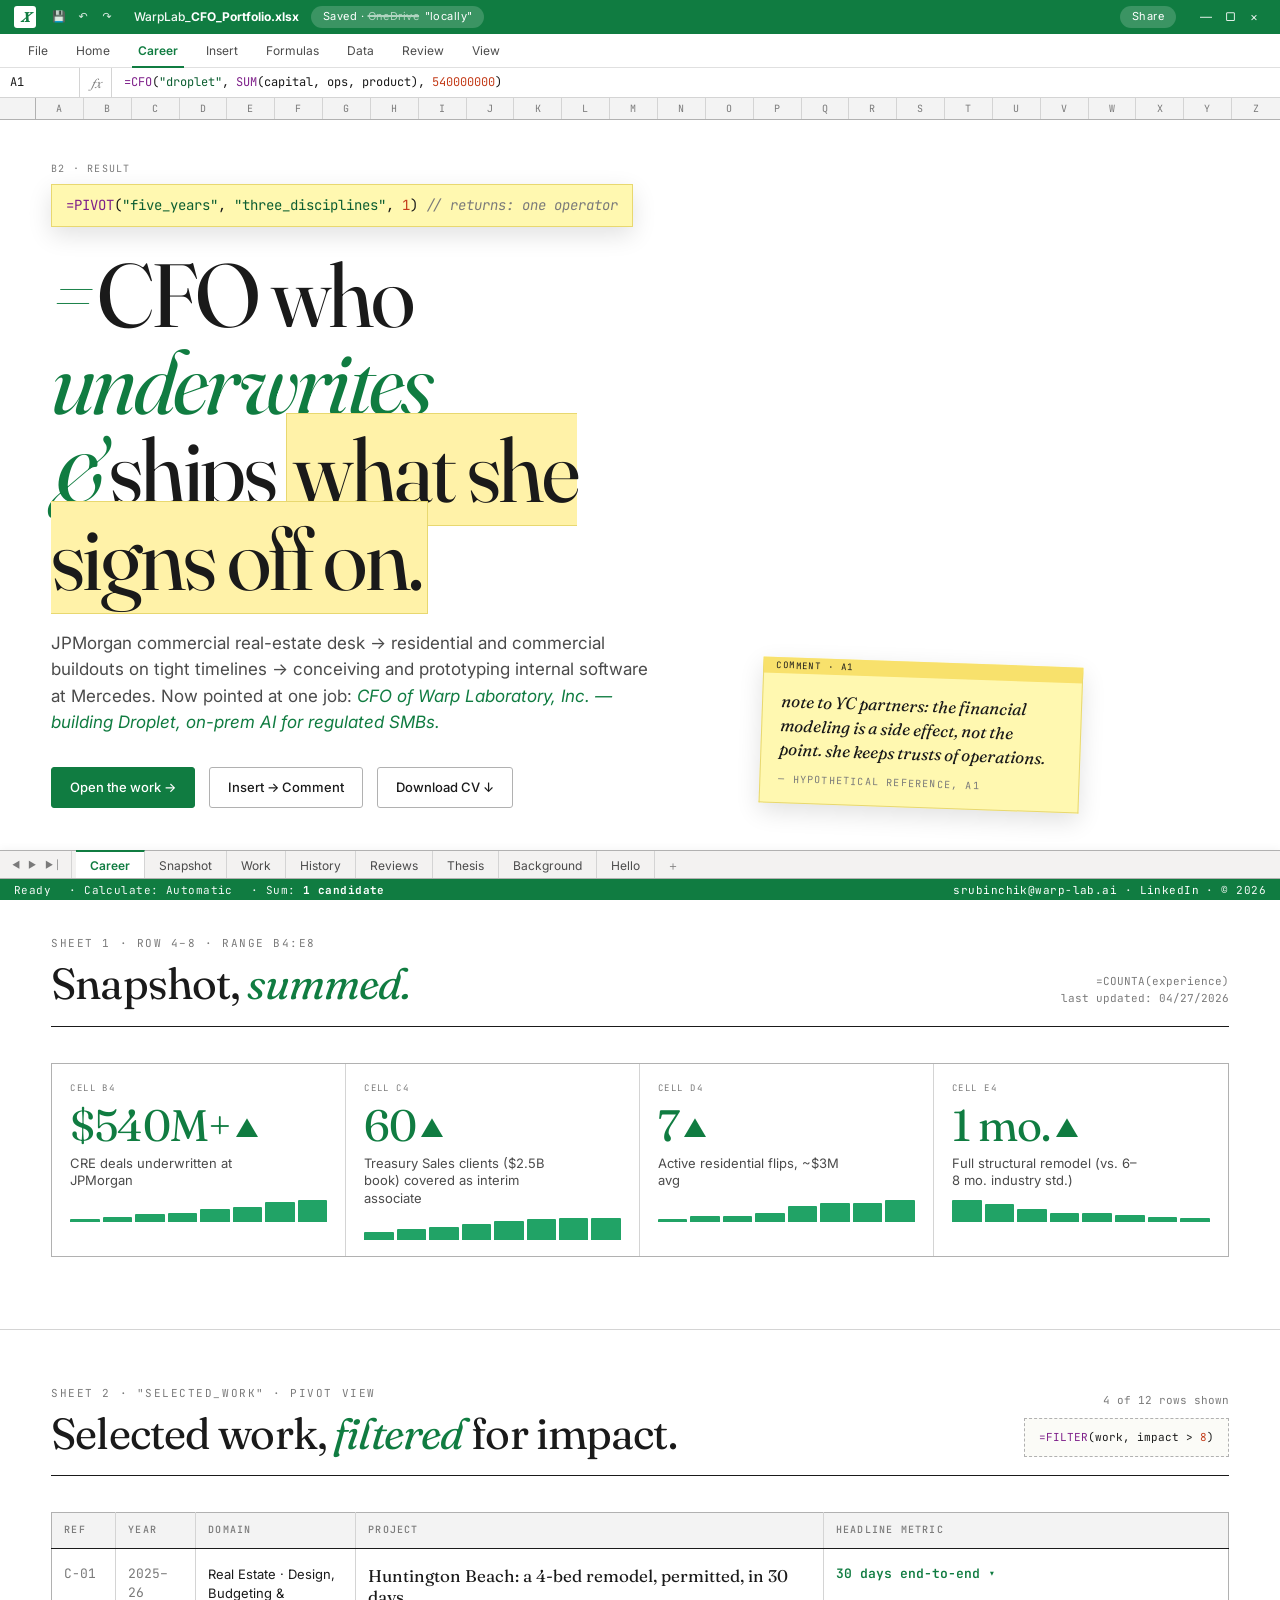
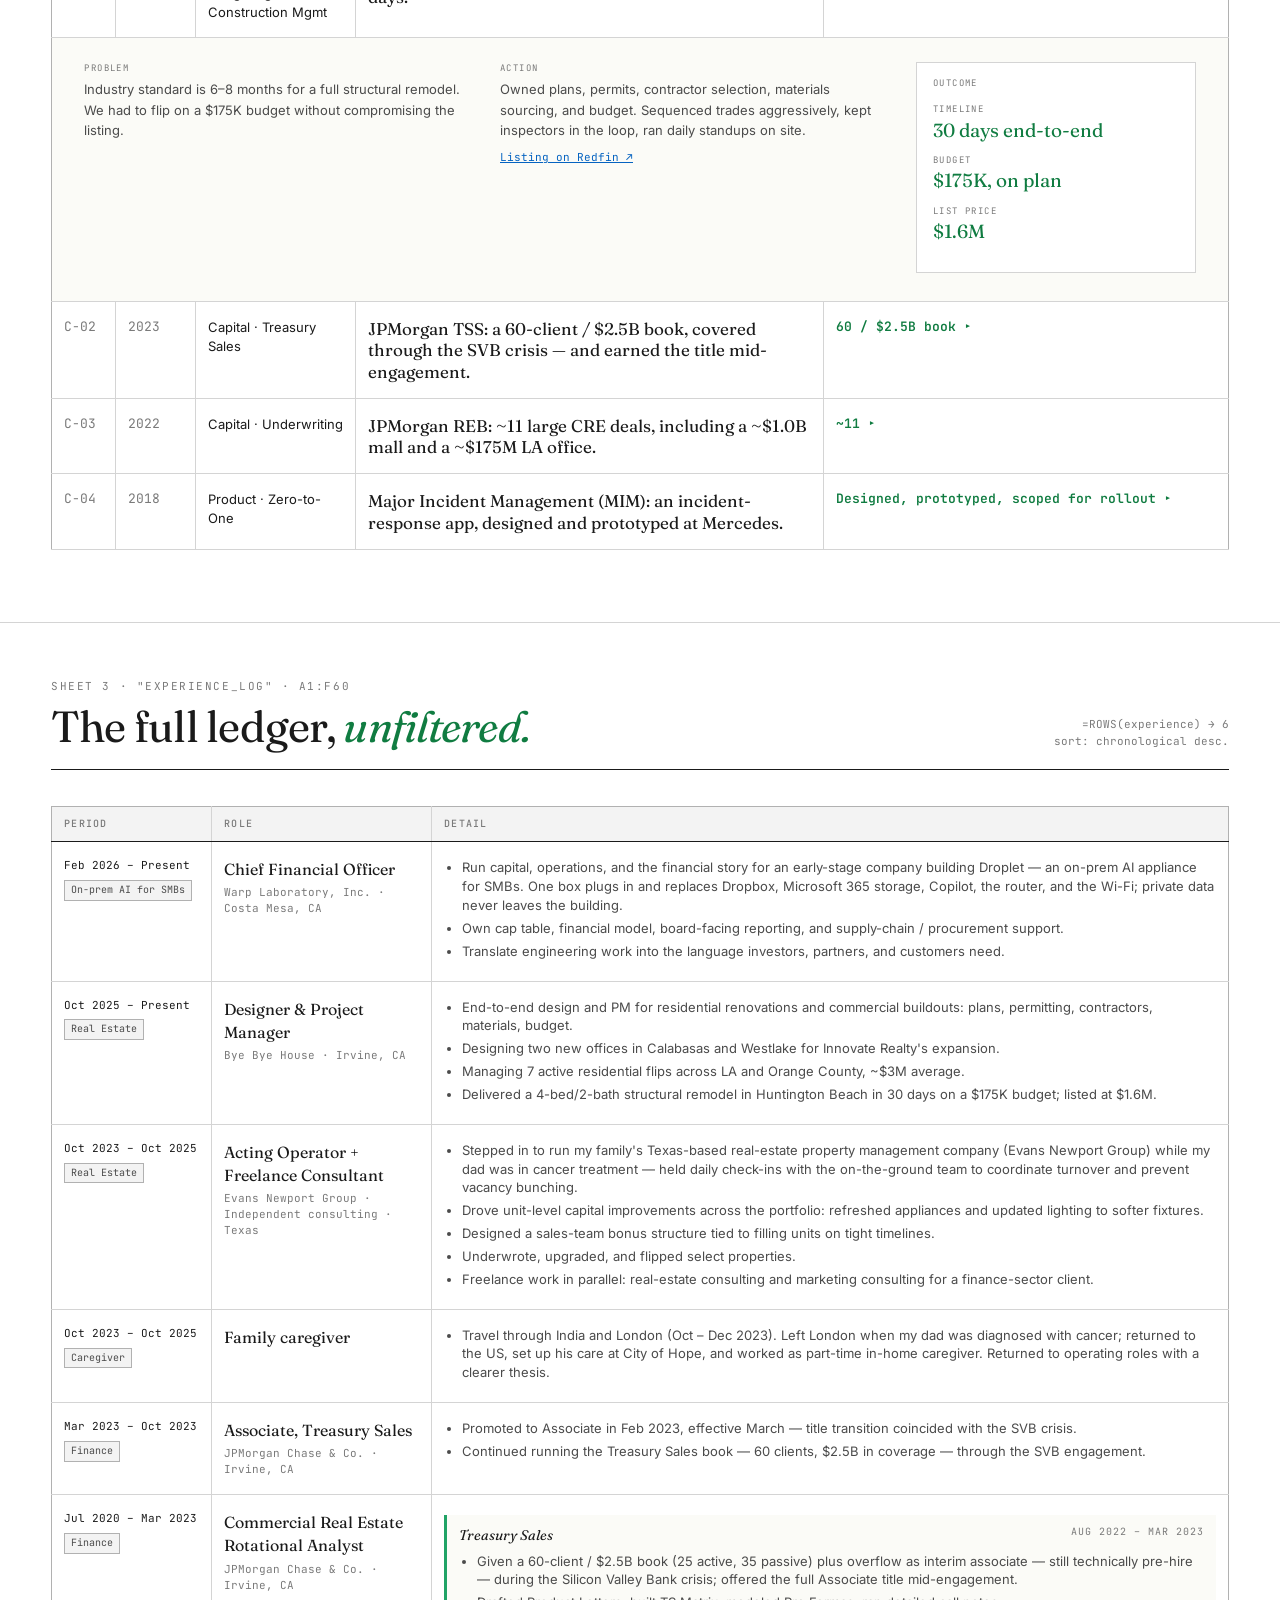
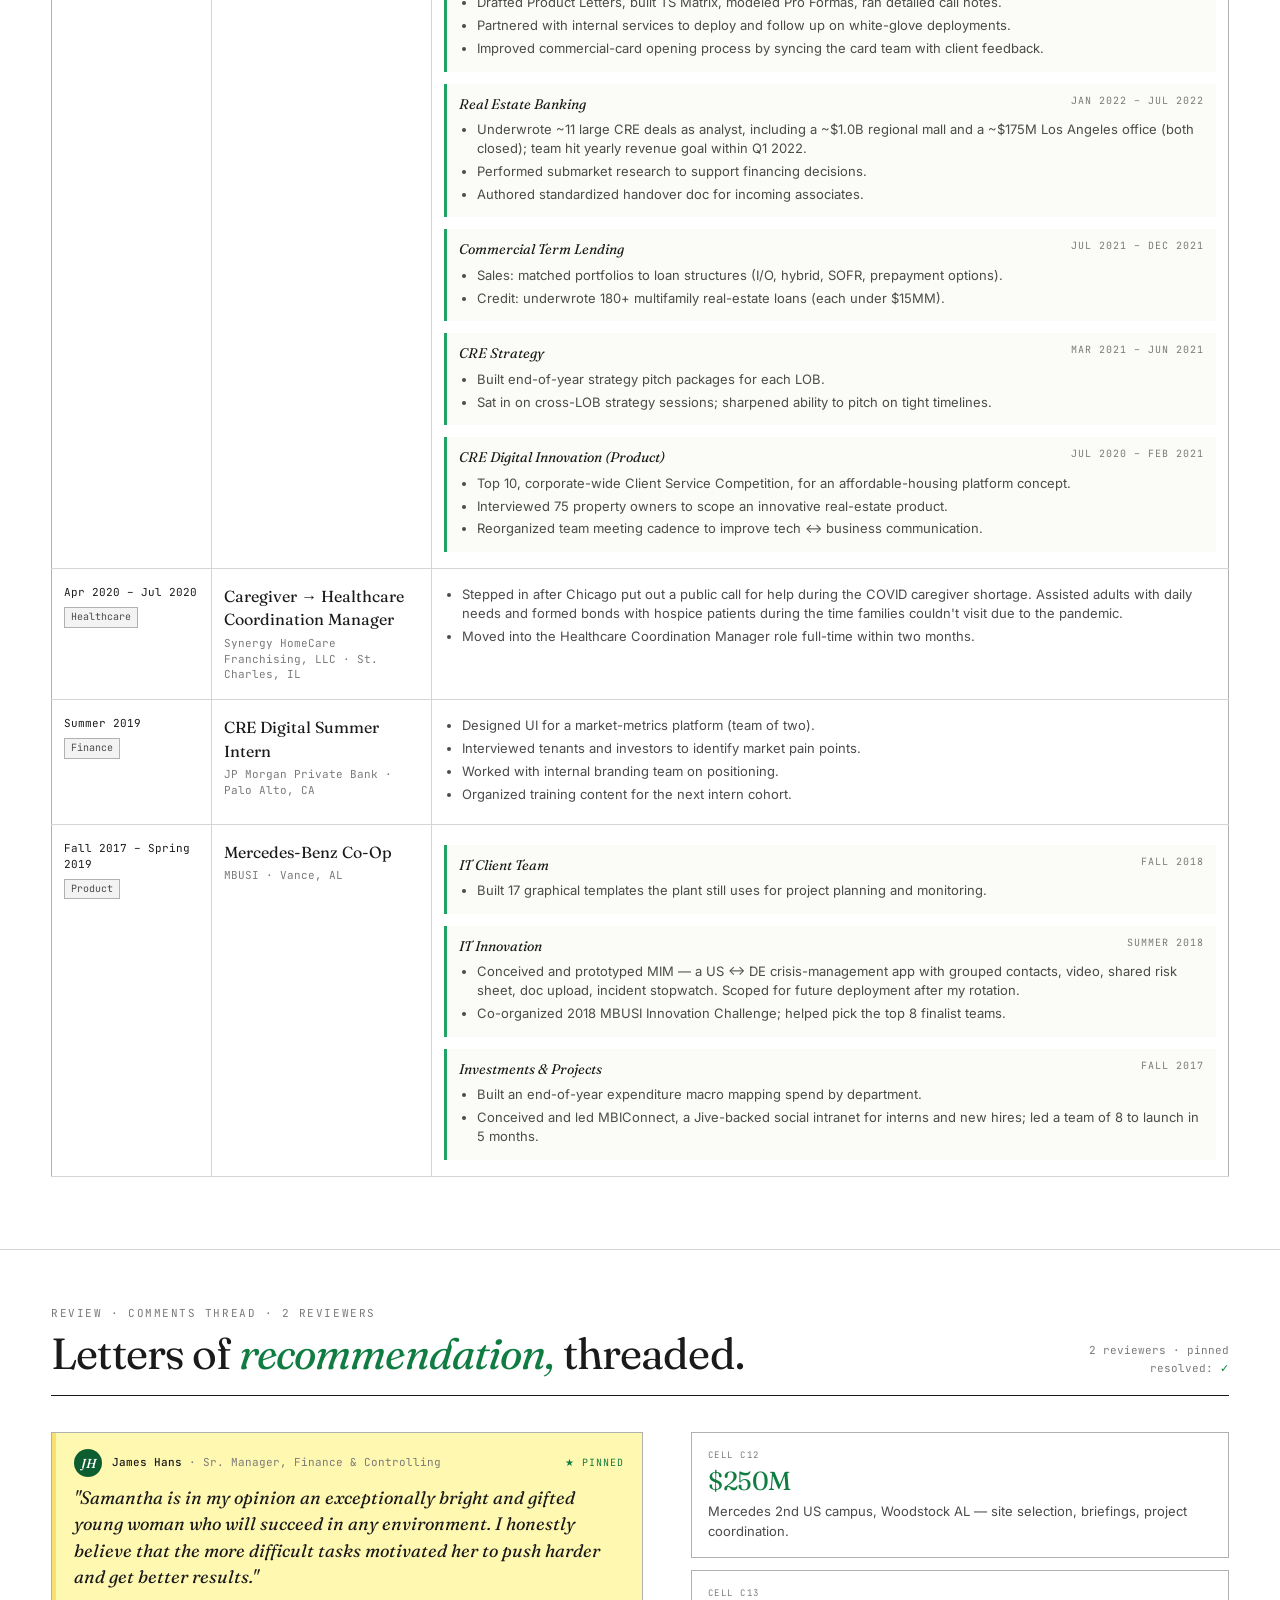
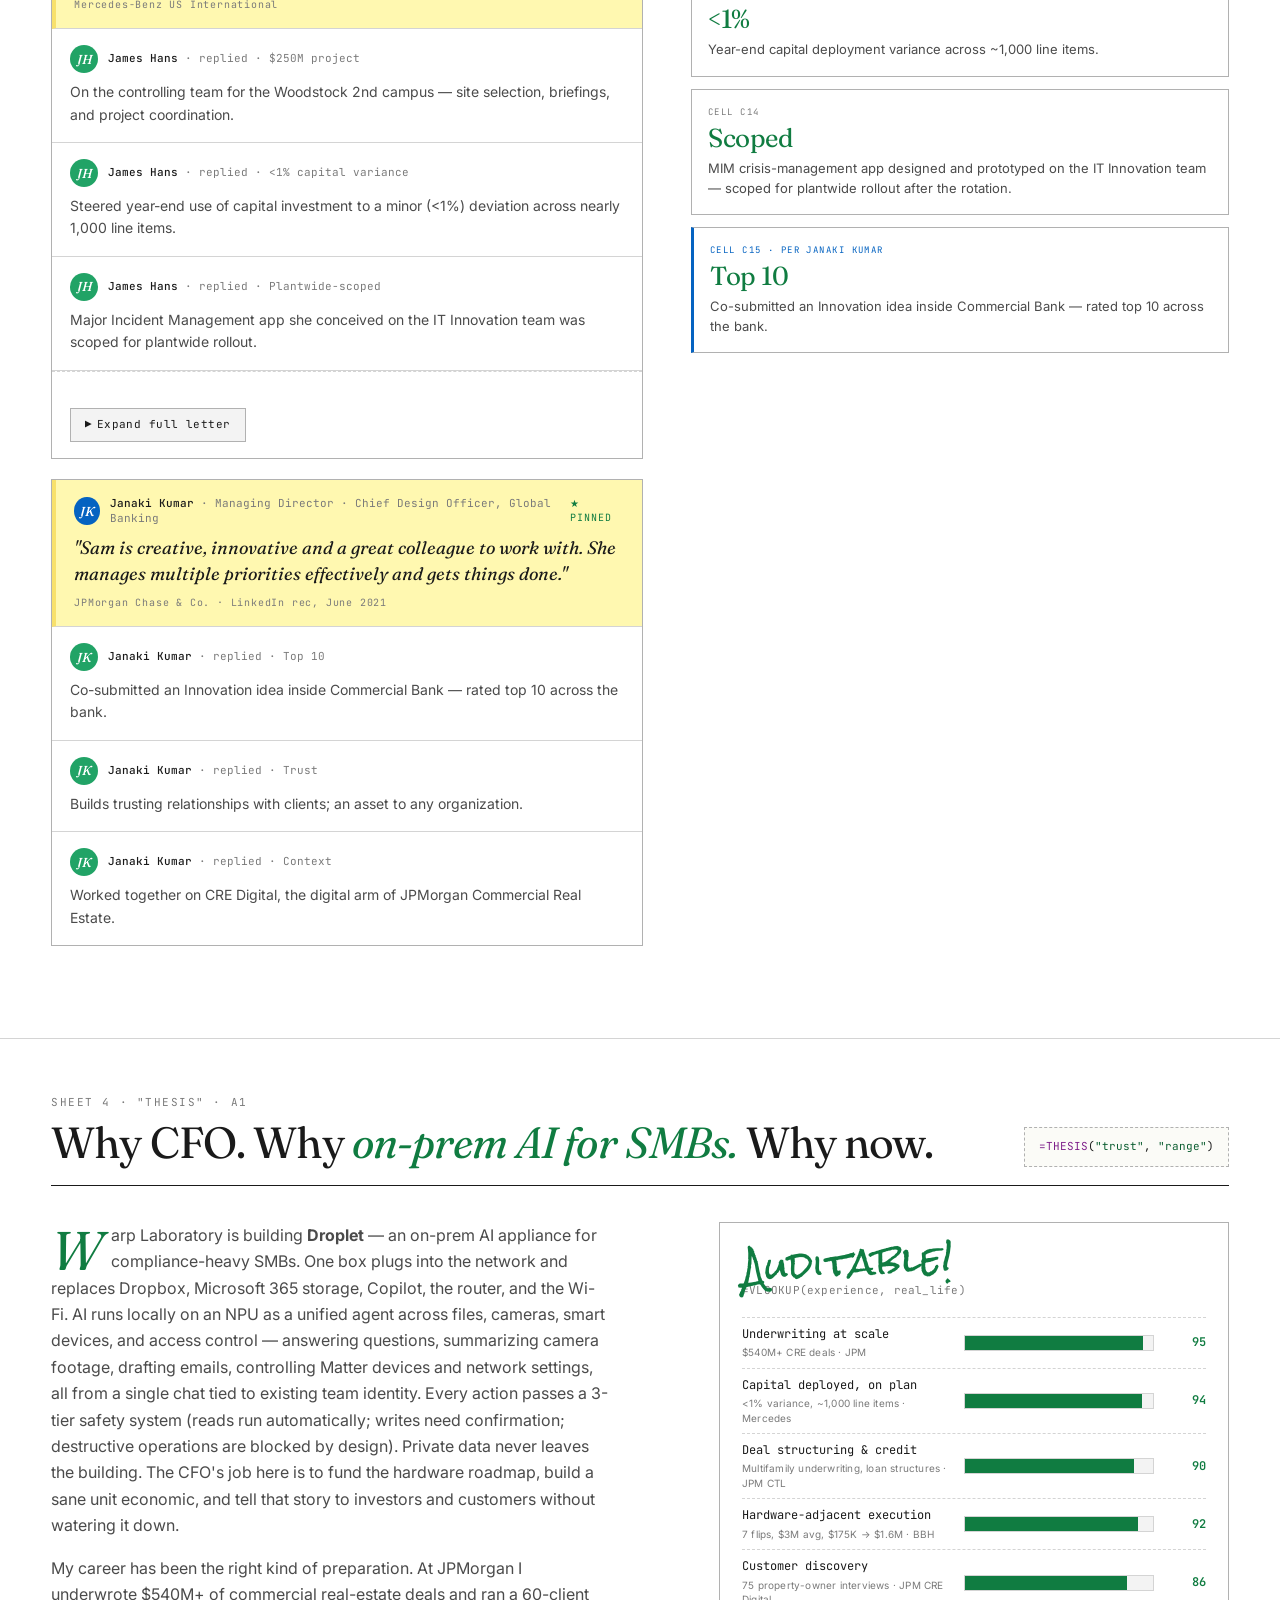
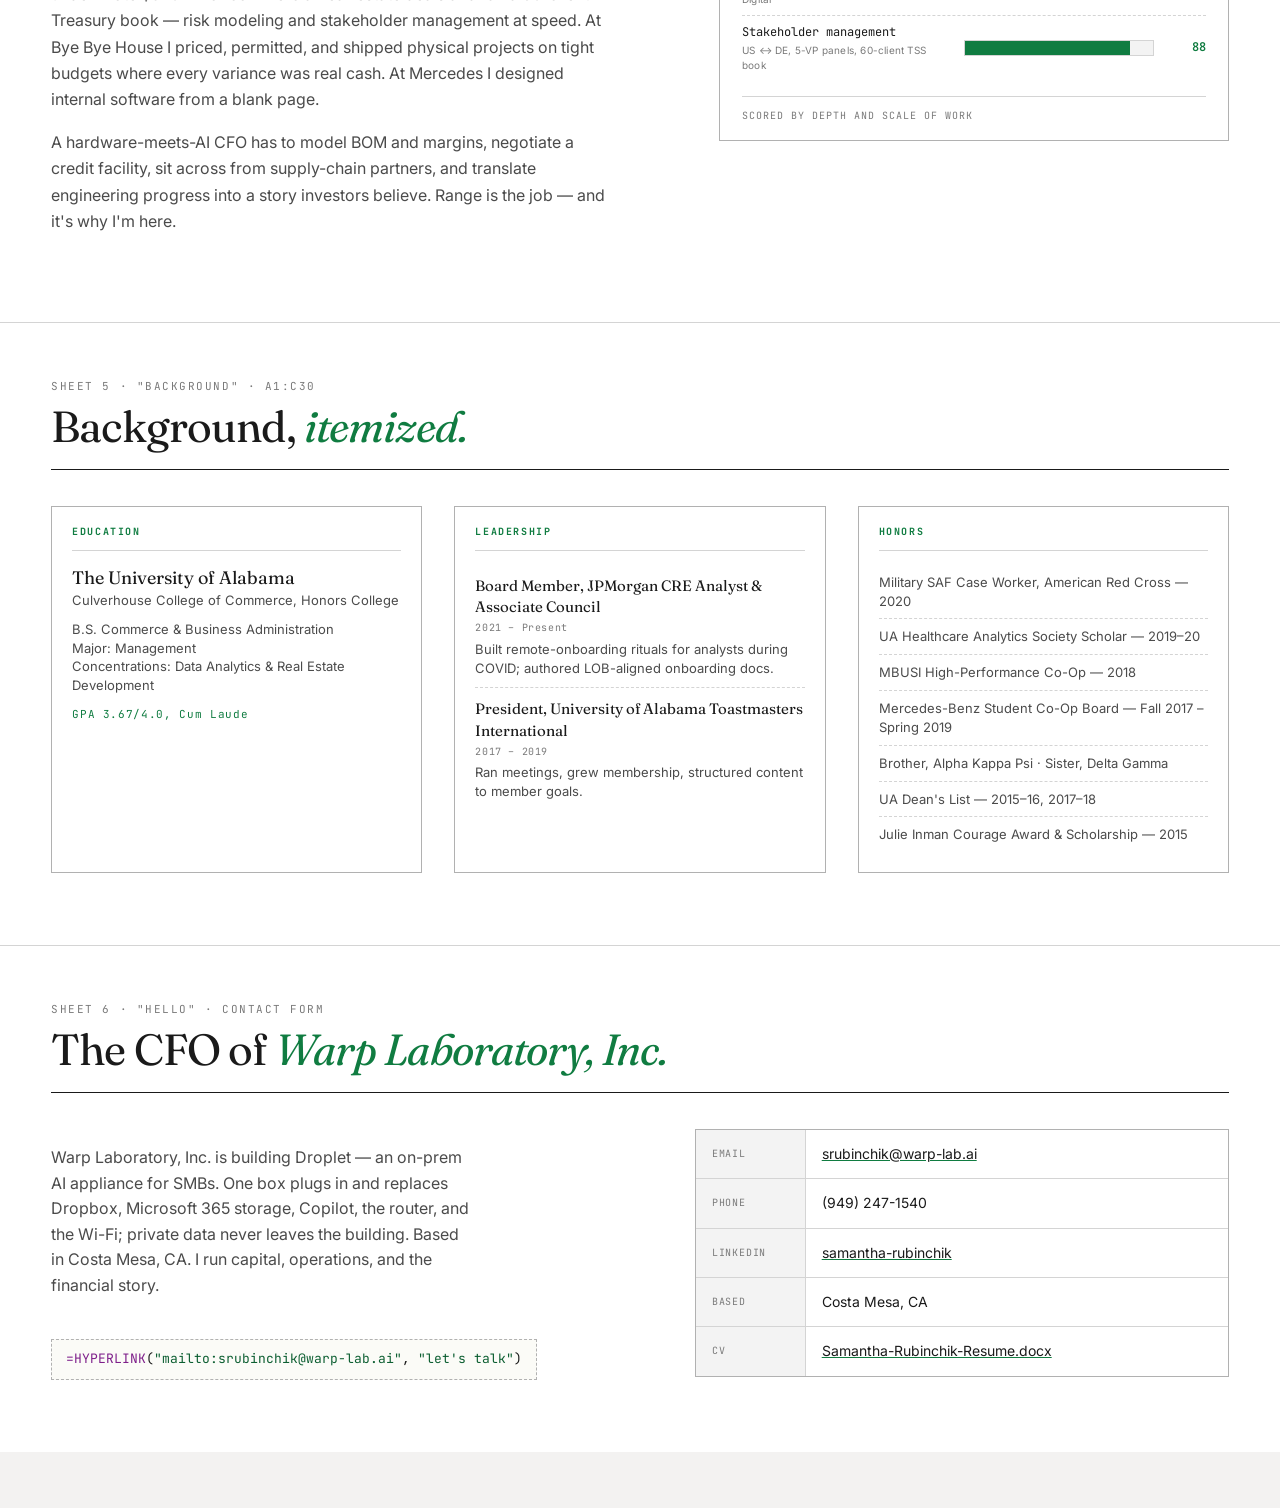
==== commit ccfa39c8: "Mercedes Co-Op Board: end span at Spring 2019 (matches the co-op itself), not 'Present'" ====
--- a/index.html
+++ b/index.html
@@ -27,7 +27,7 @@
      The whole resume is in this one file (~36 KB), crawlable by any bot,
      instantly visible on first paint, and works fine without JavaScript.
      One small inline <script> at the bottom highlights the active sheet tab as you scroll. -->
-<div id="root"><div class="app"><div class="titlebar"><div class="left"><span class="xicon">𝑿</span><div class="qat"><span title="Save">💾</span><span title="Undo">↶</span><span title="Redo">↷</span></div><span class="file">WarpLab_<b>CFO_Portfolio.xlsx</b></span><span class="pill">Saved · <s class="strike">OneDrive</s> "locally"</span></div><div class="right"><span class="pill">Share</span><div class="winbtns"><span>—</span><span>▢</span><span>×</span></div></div></div><div class="ribbon"><div class="ribbon-tab">File</div><div class="ribbon-tab">Home</div><div class="ribbon-tab active">Career</div><div class="ribbon-tab">Insert</div><div class="ribbon-tab">Formulas</div><div class="ribbon-tab">Data</div><div class="ribbon-tab">Review</div><div class="ribbon-tab">View</div></div><div class="formulabar"><div class="namebox">A1</div><div class="fx">𝑓𝑥</div><div class="formula"><span class="fn">=CFO</span>(<span class="str">"droplet"</span>, <span class="fn">SUM</span>(capital, ops, product), <span class="num">540000000</span>)</div></div><div class="colheaders"><div class="corner"></div><div class="col">A</div><div class="col">B</div><div class="col">C</div><div class="col">D</div><div class="col">E</div><div class="col">F</div><div class="col">G</div><div class="col">H</div><div class="col">I</div><div class="col">J</div><div class="col">K</div><div class="col">L</div><div class="col">M</div><div class="col">N</div><div class="col">O</div><div class="col">P</div><div class="col">Q</div><div class="col">R</div><div class="col">S</div><div class="col">T</div><div class="col">U</div><div class="col">V</div><div class="col">W</div><div class="col">X</div><div class="col">Y</div><div class="col">Z</div></div><div class="sheet"><header class="hero" id="top"><div class="page"><div class="hero-grid"><div class="hero-cell"><div class="cell-coords">B2 · result</div><div class="hero-formula"><span class="fn">=PIVOT</span>(<span class="str">"five_years"</span>, <span class="str">"three_disciplines"</span>, <span class="num">1</span>)<span class="com">// returns: one operator</span></div><h1><span class="equals">=</span>CFO who <em>underwrites</em><br><span class="equals">&amp;</span>ships <span class="hl">what she signs off on.</span></h1><p class="hero-thesis">JPMorgan commercial real-estate desk → residential and commercial buildouts on tight timelines → conceiving and prototyping internal software at Mercedes. Now pointed at one job: <em>CFO of Warp Laboratory, Inc. — building Droplet, on-prem AI for regulated SMBs.</em></p><div class="hero-cta"><a class="btn" href="#work">Open the work →</a><a class="btn btn-ghost" href="#contact">Insert → Comment</a><a class="btn btn-ghost" href="Samantha-Rubinchik-Resume.docx" download="">Download CV ↓</a></div></div><div><div class="sticky">note to YC partners: the financial<br>modeling is a side effect, not the<br>point. she keeps trusts of <em>operations.</em><span class="author">— hypothetical reference, A1</span></div></div></div></div></header><section id="snapshot"><div class="page"><div class="section-head"><div><div class="ref">Sheet 1 · row 4–8 · range B4:E8</div><h2>Snapshot, <em>summed.</em></h2></div><div class="meta"><div>=COUNTA(experience)</div><div>last updated: 04/27/2026</div></div></div><div class="kpi-grid"><div class="kpi"><div class="ref-tag">Cell B4</div><div class="val">$540M+<span class="arrow">▲</span></div><div class="lbl">CRE deals underwritten at JPMorgan</div><div class="spark"><i style="height: 3.3px;"></i><i style="height: 5.5px;"></i><i style="height: 7.7px;"></i><i style="height: 8.8px;"></i><i style="height: 13.2px;"></i><i style="height: 15.4px;"></i><i style="height: 19.8px;"></i><i style="height: 22px;"></i></div></div><div class="kpi"><div class="ref-tag">Cell C4</div><div class="val">60<span class="arrow">▲</span></div><div class="lbl">Treasury Sales clients ($2.5B book) covered as interim associate</div><div class="spark"><i style="height: 8.06667px;"></i><i style="height: 10.2667px;"></i><i style="height: 12.8333px;"></i><i style="height: 15.4px;"></i><i style="height: 18.3333px;"></i><i style="height: 20.1667px;"></i><i style="height: 21.2667px;"></i><i style="height: 22px;"></i></div></div><div class="kpi"><div class="ref-tag">Cell D4</div><div class="val">7<span class="arrow">▲</span></div><div class="lbl">Active residential flips, ~$3M avg</div><div class="spark"><i style="height: 3.14286px;"></i><i style="height: 6.28571px;"></i><i style="height: 6.28571px;"></i><i style="height: 9.42857px;"></i><i style="height: 15.7143px;"></i><i style="height: 18.8571px;"></i><i style="height: 18.8571px;"></i><i style="height: 22px;"></i></div></div><div class="kpi"><div class="ref-tag">Cell E4</div><div class="val">1 mo.<span class="arrow">▲</span></div><div class="lbl">Full structural remodel (vs. 6–8 mo. industry std.)</div><div class="spark"><i style="height: 22px;"></i><i style="height: 17.6px;"></i><i style="height: 13.2px;"></i><i style="height: 8.8px;"></i><i style="height: 8.8px;"></i><i style="height: 6.6px;"></i><i style="height: 5.28px;"></i><i style="height: 4.4px;"></i></div></div></div></div></section><section id="work"><div class="page"><div class="section-head"><div><div class="ref">Sheet 2 · "selected_work" · pivot view</div><h2>Selected work, <em>filtered</em> for impact.</h2></div><div class="meta"><div>4 of 12 rows shown</div><div class="cell-equation" style="margin-top: 8px; font-size: 11px;"><span class="fn">=FILTER</span>(work, impact &gt; <span class="num">8</span>)</div></div></div><table class="case-table"><thead><tr><th>Ref</th><th>Year</th><th>Domain</th><th>Project</th><th>Headline metric</th></tr></thead><tbody><tr class="is-open"><td class="id-col">C-01</td><td class="year-col">2025–26</td><td class="tag-col">Real Estate · Design, Budgeting &amp; Construction Mgmt</td><td class="title-col">Huntington Beach: a 4-bed remodel, permitted, in 30 days.</td><td class="metric-col">30 days end-to-end</td></tr><tr class="case-row-detail"><td colspan="5"><div class="grid"><div><div class="lbl">Problem</div><p>Industry standard is 6–8 months for a full structural remodel. We had to flip on a $175K budget without compromising the listing.</p></div><div><div class="lbl">Action</div><p>Owned plans, permits, contractor selection, materials sourcing, and budget. Sequenced trades aggressively, kept inspectors in the loop, ran daily standups on site.</p><a class="extlink" href="https://www.redfin.com/CA/Huntington-Beach/10121-Kukui-Dr-92646/home/3815561" target="_blank" rel="noreferrer">Listing on Redfin ↗</a></div><div class="out-card"><div class="lbl" style="margin-bottom: 10px;">Outcome</div><dl><dt>Timeline</dt><dd>30 days end-to-end</dd><dt>Budget</dt><dd>$175K, on plan</dd><dt>List price</dt><dd>$1.6M</dd></dl></div></div></td></tr><tr><td class="id-col">C-02</td><td class="year-col">2023</td><td class="tag-col">Capital · Treasury Sales</td><td class="title-col">JPMorgan TSS: a 60-client / $2.5B book, covered through the SVB crisis — and earned the title mid-engagement.</td><td class="metric-col">60 / $2.5B book</td></tr><tr class="case-row-detail"><td colspan="5"><div class="grid"><div><div class="lbl">Problem</div><p>Silicon Valley Bank collapsed in March 2023 and the senior associate on the desk stepped away. Sixty Treasury Sales relationships ($2.5B in coverage) needed full coverage on no-notice, with deployments and client questions in flight.</p></div><div><div class="lbl">Action</div><p>Took the 60-client / $2.5B book (25 active, 35 passive) plus overflow as interim associate — still technically pre-hire. Drafted Product Letters, built the TS Matrix, modeled Pro Formas, kept detailed call notes, and partnered with internal services on white-glove deployments. JPMorgan offered the full Associate title in the middle of the engagement.</p></div><div class="out-card"><div class="lbl" style="margin-bottom: 10px;">Outcome</div><dl><dt>Clients covered</dt><dd>60 / $2.5B book</dd><dt>Mid-engagement</dt><dd>Offered full Associate title</dd><dt>Context</dt><dd>SVB crisis, March 2023</dd></dl></div></div></td></tr><tr><td class="id-col">C-03</td><td class="year-col">2022</td><td class="tag-col">Capital · Underwriting</td><td class="title-col">JPMorgan REB: ~11 large CRE deals, including a ~$1.0B mall and a ~$175M LA office.</td><td class="metric-col">~11</td></tr><tr class="case-row-detail"><td colspan="5"><div class="grid"><div><div class="lbl">Problem</div><p>Real Estate Banking team needed to clear an annual revenue target while maintaining underwriting discipline across a varied submarket book.</p></div><div><div class="lbl">Action</div><p>Underwrote ~11 large CRE deals as analyst, including a ~$1.0B regional mall and a ~$175M Los Angeles office (both closed). Operated in the team's underwriting models and learned them, ran submarket research, drafted credit memos, and authored a handover doc the next class of associates still uses.</p></div><div class="out-card"><div class="lbl" style="margin-bottom: 10px;">Outcome</div><dl><dt>Deals underwritten</dt><dd>~11</dd><dt>Two biggest of my rotation</dt><dd>~$1.0B mall · ~$175M LA office</dd><dt>Team's yearly goal</dt><dd>Hit by end of Q1</dd></dl></div></div></td></tr><tr><td class="id-col">C-04</td><td class="year-col">2018</td><td class="tag-col">Product · Zero-to-One</td><td class="title-col">Major Incident Management (MIM): an incident-response app, designed and prototyped at Mercedes.</td><td class="metric-col">Designed, prototyped, scoped for rollout</td></tr><tr class="case-row-detail"><td colspan="5"><div class="grid"><div><div class="lbl">Problem</div><p>Crisis communication between MBUSI (Alabama) and Mercedes Germany was scattered across email, phone, and shared drives during major incidents.</p></div><div><div class="lbl">Action</div><p>Conceived and specified the Major Incident Management app — grouped contacts, embedded video, shared risk sheet, document upload, incident stopwatch. Took it from concept through prototype and stakeholder review; it was being scoped for future deployment after I left the program.</p></div><div class="out-card"><div class="lbl" style="margin-bottom: 10px;">Outcome</div><dl><dt>Status</dt><dd>Designed, prototyped, scoped for rollout</dd><dt>Scope</dt><dd>US ↔ DE crisis coordination</dd></dl></div></div></td></tr></tbody></table></div></section><section id="timeline"><div class="page"><div class="section-head"><div><div class="ref">Sheet 3 · "experience_log" · A1:F60</div><h2>The full ledger, <em>unfiltered.</em></h2></div><div class="meta"><div>=ROWS(experience) → 6</div><div>sort: chronological desc.</div></div></div><table class="tl-table"><thead><tr><th>Period</th><th>Role</th><th>Detail</th></tr></thead><tbody><tr class="tl-row"><td class="tl-when-col">Feb 2026 – Present<div><span class="kind">On-prem AI for SMBs</span></div></td><td class="tl-role-col"><div class="role">Chief Financial Officer</div><div class="org">Warp Laboratory, Inc. · Costa Mesa, CA</div></td><td><ul class="tl-bullets"><li>Run capital, operations, and the financial story for an early-stage company building Droplet — an on-prem AI appliance for SMBs. One box plugs in and replaces Dropbox, Microsoft 365 storage, Copilot, the router, and the Wi-Fi; private data never leaves the building.</li><li>Own cap table, financial model, board-facing reporting, and supply-chain / procurement support.</li><li>Translate engineering work into the language investors, partners, and customers need.</li></ul></td></tr><tr class="tl-row"><td class="tl-when-col">Oct 2025 – Present<div><span class="kind">Real Estate</span></div></td><td class="tl-role-col"><div class="role">Designer &amp; Project Manager</div><div class="org">Bye Bye House · Irvine, CA</div></td><td><ul class="tl-bullets"><li>End-to-end design and PM for residential renovations and commercial buildouts: plans, permitting, contractors, materials, budget.</li><li>Designing two new offices in Calabasas and Westlake for Innovate Realty's expansion.</li><li>Managing 7 active residential flips across LA and Orange County, ~$3M average.</li><li>Delivered a 4-bed/2-bath structural remodel in Huntington Beach in 30 days on a $175K budget; listed at $1.6M.</li></ul></td></tr><tr class="tl-row"><td class="tl-when-col">Oct 2023 – Oct 2025<div><span class="kind">Real Estate</span></div></td><td class="tl-role-col"><div class="role">Acting Operator + Freelance Consultant</div><div class="org">Evans Newport Group · Independent consulting · Texas</div></td><td><ul class="tl-bullets"><li>Stepped in to run my family's Texas-based real-estate property management company (Evans Newport Group) while my dad was in cancer treatment — held daily check-ins with the on-the-ground team to coordinate turnover and prevent vacancy bunching.</li><li>Drove unit-level capital improvements across the portfolio: refreshed appliances and updated lighting to softer fixtures.</li><li>Designed a sales-team bonus structure tied to filling units on tight timelines.</li><li>Underwrote, upgraded, and flipped select properties.</li><li>Freelance work in parallel: real-estate consulting and marketing consulting for a finance-sector client.</li></ul></td></tr><tr class="tl-row"><td class="tl-when-col">Oct 2023 – Oct 2025<div><span class="kind">Caregiver</span></div></td><td class="tl-role-col"><div class="role">Family caregiver</div></td><td><ul class="tl-bullets"><li>Travel through India and London (Oct – Dec 2023). Left London when my dad was diagnosed with cancer; returned to the US, set up his care at City of Hope, and worked as part-time in-home caregiver. Returned to operating roles with a clearer thesis.</li></ul></td></tr><tr class="tl-row"><td class="tl-when-col">Mar 2023 – Oct 2023<div><span class="kind">Finance</span></div></td><td class="tl-role-col"><div class="role">Associate, Treasury Sales</div><div class="org">JPMorgan Chase &amp; Co. · Irvine, CA</div></td><td><ul class="tl-bullets"><li>Promoted to Associate in Feb 2023, effective March — title transition coincided with the SVB crisis.</li><li>Continued running the Treasury Sales book — 60 clients, $2.5B in coverage — through the SVB engagement.</li></ul></td></tr><tr class="tl-row"><td class="tl-when-col">Jul 2020 – Mar 2023<div><span class="kind">Finance</span></div></td><td class="tl-role-col"><div class="role">Commercial Real Estate Rotational Analyst</div><div class="org">JPMorgan Chase &amp; Co. · Irvine, CA</div></td><td><div class="tl-rotation"><div class="tl-rot-head"><span class="tl-rot-name">Treasury Sales</span><span class="tl-rot-span">Aug 2022 – Mar 2023</span></div><ul class="tl-bullets"><li>Given a 60-client / $2.5B book (25 active, 35 passive) plus overflow as interim associate — still technically pre-hire — during the Silicon Valley Bank crisis; offered the full Associate title mid-engagement.</li><li>Drafted Product Letters, built TS Matrix, modeled Pro Formas, ran detailed call notes.</li><li>Partnered with internal services to deploy and follow up on white-glove deployments.</li><li>Improved commercial-card opening process by syncing the card team with client feedback.</li></ul></div><div class="tl-rotation"><div class="tl-rot-head"><span class="tl-rot-name">Real Estate Banking</span><span class="tl-rot-span">Jan 2022 – Jul 2022</span></div><ul class="tl-bullets"><li>Underwrote ~11 large CRE deals as analyst, including a ~$1.0B regional mall and a ~$175M Los Angeles office (both closed); team hit yearly revenue goal within Q1 2022.</li><li>Performed submarket research to support financing decisions.</li><li>Authored standardized handover doc for incoming associates.</li></ul></div><div class="tl-rotation"><div class="tl-rot-head"><span class="tl-rot-name">Commercial Term Lending</span><span class="tl-rot-span">Jul 2021 – Dec 2021</span></div><ul class="tl-bullets"><li>Sales: matched portfolios to loan structures (I/O, hybrid, SOFR, prepayment options).</li><li>Credit: underwrote 180+ multifamily real-estate loans (each under $15MM).</li></ul></div><div class="tl-rotation"><div class="tl-rot-head"><span class="tl-rot-name">CRE Strategy</span><span class="tl-rot-span">Mar 2021 – Jun 2021</span></div><ul class="tl-bullets"><li>Built end-of-year strategy pitch packages for each LOB.</li><li>Sat in on cross-LOB strategy sessions; sharpened ability to pitch on tight timelines.</li></ul></div><div class="tl-rotation"><div class="tl-rot-head"><span class="tl-rot-name">CRE Digital Innovation (Product)</span><span class="tl-rot-span">Jul 2020 – Feb 2021</span></div><ul class="tl-bullets"><li>Top 10, corporate-wide Client Service Competition, for an affordable-housing platform concept.</li><li>Interviewed 75 property owners to scope an innovative real-estate product.</li><li>Reorganized team meeting cadence to improve tech ↔ business communication.</li></ul></div></td></tr><tr class="tl-row"><td class="tl-when-col">Apr 2020 – Jul 2020<div><span class="kind">Healthcare</span></div></td><td class="tl-role-col"><div class="role">Caregiver → Healthcare Coordination Manager</div><div class="org">Synergy HomeCare Franchising, LLC · St. Charles, IL</div></td><td><ul class="tl-bullets"><li>Stepped in after Chicago put out a public call for help during the COVID caregiver shortage. Assisted adults with daily needs and formed bonds with hospice patients during the time families couldn't visit due to the pandemic.</li><li>Moved into the Healthcare Coordination Manager role full-time within two months.</li></ul></td></tr><tr class="tl-row"><td class="tl-when-col">Summer 2019<div><span class="kind">Finance</span></div></td><td class="tl-role-col"><div class="role">CRE Digital Summer Intern</div><div class="org">JP Morgan Private Bank · Palo Alto, CA</div></td><td><ul class="tl-bullets"><li>Designed UI for a market-metrics platform (team of two).</li><li>Interviewed tenants and investors to identify market pain points.</li><li>Worked with internal branding team on positioning.</li><li>Organized training content for the next intern cohort.</li></ul></td></tr><tr class="tl-row"><td class="tl-when-col">Fall 2017 – Spring 2019<div><span class="kind">Product</span></div></td><td class="tl-role-col"><div class="role">Mercedes-Benz Co-Op</div><div class="org">MBUSI · Vance, AL</div></td><td><div class="tl-rotation"><div class="tl-rot-head"><span class="tl-rot-name">IT Client Team</span><span class="tl-rot-span">Fall 2018</span></div><ul class="tl-bullets"><li>Built 17 graphical templates the plant still uses for project planning and monitoring.</li></ul></div><div class="tl-rotation"><div class="tl-rot-head"><span class="tl-rot-name">IT Innovation</span><span class="tl-rot-span">Summer 2018</span></div><ul class="tl-bullets"><li>Conceived and prototyped MIM — a US ↔ DE crisis-management app with grouped contacts, video, shared risk sheet, doc upload, incident stopwatch. Scoped for future deployment after my rotation.</li><li>Co-organized 2018 MBUSI Innovation Challenge; helped pick the top 8 finalist teams.</li></ul></div><div class="tl-rotation"><div class="tl-rot-head"><span class="tl-rot-name">Investments &amp; Projects</span><span class="tl-rot-span">Fall 2017</span></div><ul class="tl-bullets"><li>Built an end-of-year expenditure macro mapping spend by department.</li><li>Conceived and led MBIConnect, a Jive-backed social intranet for interns and new hires; led a team of 8 to launch in 5 months.</li></ul></div></td></tr></tbody></table></div></section><section id="recommendation"><div class="page"><div class="section-head"><div><div class="ref">Review · Comments thread · 2 reviewers</div><h2>Letters of <em>recommendation,</em> threaded.</h2></div><div class="meta"><div>2 reviewers · pinned</div><div>resolved: <span style="color: var(--xl-green);">✓</span></div></div></div><div class="rec"><div><div class="rec-thread" style="margin-bottom: 20px;"><div class="rec-comment pinned"><div class="head"><span class="avatar">JH</span><span><span class="name">James Hans</span> · <span class="role">Sr. Manager, Finance &amp; Controlling</span></span><span class="pin">★ pinned</span></div><div class="body">"Samantha is in my opinion an exceptionally bright and gifted young woman who will succeed in any environment. I honestly believe that the more difficult tasks motivated her to push harder and get better results."</div><div style="margin-top: 8px; font-family: 'JetBrains Mono', monospace; font-size: 10px; color: var(--ink-mute); letter-spacing: 0.08em;">Mercedes-Benz US International</div></div><div class="rec-comment normal"><div class="head"><span class="avatar" style="background: var(--xl-green-light);">JH</span><span><span class="name">James Hans</span> · replied · <span class="mono">$250M project</span></span></div><div class="body">On the controlling team for the Woodstock 2nd campus — site selection, briefings, and project coordination.</div></div><div class="rec-comment normal"><div class="head"><span class="avatar" style="background: var(--xl-green-light);">JH</span><span><span class="name">James Hans</span> · replied · <span class="mono">&lt;1% capital variance</span></span></div><div class="body">Steered year-end use of capital investment to a minor (&lt;1%) deviation across nearly 1,000 line items.</div></div><div class="rec-comment normal"><div class="head"><span class="avatar" style="background: var(--xl-green-light);">JH</span><span><span class="name">James Hans</span> · replied · <span class="mono">Plantwide-scoped</span></span></div><div class="body">Major Incident Management app she conceived on the IT Innovation team was scoped for plantwide rollout.</div></div><details class="rec-comment normal rec-details" style="border-top: 1px dashed var(--grid);"><summary class="rec-toggle">Expand full letter</summary><div class="rec-full"><p>It is my pleasure to provide this recommendation for Samantha Rubinchik. I first met Samantha at a career fair on the campus of the University of Alabama. I attended the fair to recruit for positions in the Mercedes-Benz US International co-op program, and toward the end of a long day was approached by a very confident young woman with an impressive knowledge of Daimler AG and the production plant in Tuscaloosa. While her introduction was excellent, the substance of our conversation was quite impressive — she demonstrated that she understood the financial concepts and critical thinking that would make her a valued team member.</p><p>She excelled in the formal interview process and accepted the offer to join our program. I requested that she start her first rotation in my team and assigned her to the standard co-op task set. Very quickly she started to excel at her work and actively asked to be more involved and have additional tasks, showing high initiative.</p><p>She supported the process of steering the year-end use of capital investment to a minor (&lt;1%) deviation by contacting the project teams to forecast what the spending per project line item would be at the close of the fiscal year. She worked extremely diligently and at one point actually had feedback on all ~1,000 project line items. This required her to get answers from Technical Managers and Project Leaders, which she did in a highly professional manner.</p><p>During her term, Mercedes-Benz US International was also involved in real estate purchases of several parcels of land for the site of our 2nd US campus in Woodstock, Alabama. This was a $250,000,000 project under my leadership. Samantha assisted me in multiple facets including analysis of site selection alternatives, creation of management briefings, and overall coordination of project meetings. Her private real estate experience and knowledge of the real estate world was a key success factor for the overall project (first operation, January 2019).</p><p>In addition, Samantha was allowed to facilitate the Investment and Project Controlling weekly team meetings. She accompanied me to the Career Fair to represent the best and brightest of the Mercedes-Benz US International Co-Op program, and to multiple speaking engagements at the University of Alabama, creating innovative and appealing presentation materials on her own with minimal guidance from me.</p><p>Samantha is in my opinion an exceptionally bright and gifted young woman who will succeed in any environment. I honestly believe that the more difficult tasks motivated her to push harder and get better results.</p><p>I was recently promoted to Sr. Manager of the Controlling team. During the selection process, Samantha challenged me on why I wanted the job, and what I was going to do with the department. These conversations proved invaluable to me during the actual interview process with a panel of 5 vice presidents and directors, where many similar questions were posed.</p><p>If your program is looking for superior candidates with a record of achievement, Samantha is an exceptional choice. She rises to any challenge facing her and pushes herself to learn what she needs for the overall success of the task. As I expected, she has quickly gained attention in the IT Department on the IT Innovation team with her Major Incident Management App that will be deployed plantwide. Samantha is also a team player — she created long-term relationships with several of our German interns and worked beyond my area to create a concept for a social network platform for interns and co-ops; along with some other students, this idea was implemented and is being used by all of our co-ops and interns.</p><p>To conclude, I would like to restate my strong recommendation for Samantha Rubinchik. She is an extraordinary asset to my organization and I feel strongly she would benefit any organization in which she works.</p><div class="rec-sign"><div>Best regards,</div><div><b>James Hans</b> · Sr. Manager, Finance &amp; Controlling · Mercedes-Benz US International</div><div style="margin-top: 8px;"><a href="SR-Letter-of-Recommendation-James-Hans.docx" download="" style="color: var(--link);">Download original ↓</a></div></div></div></details></div><div class="rec-thread" style="margin-bottom: 20px;"><div class="rec-comment pinned"><div class="head"><span class="avatar" style="background: rgb(5, 99, 193);">JK</span><span><span class="name">Janaki Kumar</span> · <span class="role">Managing Director · Chief Design Officer, Global Banking</span></span><span class="pin">★ pinned</span></div><div class="body">"Sam is creative, innovative and a great colleague to work with. She manages multiple priorities effectively and gets things done."</div><div style="margin-top: 8px; font-family: 'JetBrains Mono', monospace; font-size: 10px; color: var(--ink-mute); letter-spacing: 0.08em;">JPMorgan Chase &amp; Co. · LinkedIn rec, June 2021</div></div><div class="rec-comment normal"><div class="head"><span class="avatar" style="background: var(--xl-green-light);">JK</span><span><span class="name">Janaki Kumar</span> · replied · <span class="mono">Top 10</span></span></div><div class="body">Co-submitted an Innovation idea inside Commercial Bank — rated top 10 across the bank.</div></div><div class="rec-comment normal"><div class="head"><span class="avatar" style="background: var(--xl-green-light);">JK</span><span><span class="name">Janaki Kumar</span> · replied · <span class="mono">Trust</span></span></div><div class="body">Builds trusting relationships with clients; an asset to any organization.</div></div><div class="rec-comment normal"><div class="head"><span class="avatar" style="background: var(--xl-green-light);">JK</span><span><span class="name">Janaki Kumar</span> · replied · <span class="mono">Context</span></span></div><div class="body">Worked together on CRE Digital, the digital arm of JPMorgan Commercial Real Estate.</div></div></div></div><div><div class="rec-stats"><div class="rec-stat"><div class="ref-tag">cell C12</div><div class="val">$250M</div><div class="desc">Mercedes 2nd US campus, Woodstock AL — site selection, briefings, project coordination.</div></div><div class="rec-stat"><div class="ref-tag">cell C13</div><div class="val">&lt;1%</div><div class="desc">Year-end capital deployment variance across ~1,000 line items.</div></div><div class="rec-stat"><div class="ref-tag">cell C14</div><div class="val">Scoped</div><div class="desc">MIM crisis-management app designed and prototyped on the IT Innovation team — scoped for plantwide rollout after the rotation.</div></div><div class="rec-stat" style="border-left: 3px solid rgb(5, 99, 193);"><div class="ref-tag" style="color: rgb(5, 99, 193);">cell C15 · per Janaki Kumar</div><div class="val">Top 10</div><div class="desc">Co-submitted an Innovation idea inside Commercial Bank — rated top 10 across the bank.</div></div></div></div></div></div></section><section id="thesis"><div class="page"><div class="section-head"><div><div class="ref">Sheet 4 · "thesis" · A1</div><h2>Why CFO. Why <em>on-prem AI for SMBs.</em> Why now.</h2></div><div class="meta"><div class="cell-equation" style="font-size: 11px;"><span class="fn">=THESIS</span>(<span class="str">"trust"</span>, <span class="str">"range"</span>)</div></div></div><div class="thesis-grid"><div class="thesis-paras"><p>Warp Laboratory is building <strong>Droplet</strong> — an on-prem AI appliance for compliance-heavy SMBs. One box plugs into the network and replaces Dropbox, Microsoft 365 storage, Copilot, the router, and the Wi-Fi. AI runs locally on an NPU as a unified agent across files, cameras, smart devices, and access control — answering questions, summarizing camera footage, drafting emails, controlling Matter devices and network settings, all from a single chat tied to existing team identity. Every action passes a 3-tier safety system (reads run automatically; writes need confirmation; destructive operations are blocked by design). Private data never leaves the building. The CFO's job here is to fund the hardware roadmap, build a sane unit economic, and tell that story to investors and customers without watering it down.</p><p>My career has been the right kind of preparation. At JPMorgan I underwrote $540M+ of commercial real-estate deals and ran a 60-client Treasury book — risk modeling and stakeholder management at speed. At Bye Bye House I priced, permitted, and shipped physical projects on tight budgets where every variance was real cash. At Mercedes I designed internal software from a blank page.</p><p>A hardware-meets-AI CFO has to model BOM and margins, negotiate a credit facility, sit across from supply-chain partners, and translate engineering progress into a story investors believe. Range is the job — and it's why I'm here.</p></div><div class="bar-chart"><h4 class="scrawl" style="color: rgb(61, 121, 71); font-size: 32px; height: 32px; font-family: 'Permanent Marker';">Auditable!</h4><div class="subt" style="font-family: 'JetBrains Mono', monospace; font-size: 11px; letter-spacing: 0.02em;">=VLOOKUP(experience, real_life)</div><div class="bar-row" style="grid-template-columns: 210px 1fr 40px;"><span class="name" title="$540M+ CRE deals · JPM">Underwriting at scale<span style="display: block; font-family: Inter, sans-serif; font-size: 10px; color: var(--ink-mute); letter-spacing: 0.02em; margin-top: 2px; font-weight: 400; text-transform: none;">$540M+ CRE deals · JPM</span></span><div class="bar"><div class="fill" style="width: 95%;"></div></div><span class="v">95</span></div><div class="bar-row" style="grid-template-columns: 210px 1fr 40px;"><span class="name" title="&lt;1% variance, ~1,000 line items · Mercedes">Capital deployed, on plan<span style="display: block; font-family: Inter, sans-serif; font-size: 10px; color: var(--ink-mute); letter-spacing: 0.02em; margin-top: 2px; font-weight: 400; text-transform: none;">&lt;1% variance, ~1,000 line items · Mercedes</span></span><div class="bar"><div class="fill" style="width: 94%;"></div></div><span class="v">94</span></div><div class="bar-row" style="grid-template-columns: 210px 1fr 40px;"><span class="name" title="Multifamily underwriting, loan structures · JPM CTL">Deal structuring &amp; credit<span style="display: block; font-family: Inter, sans-serif; font-size: 10px; color: var(--ink-mute); letter-spacing: 0.02em; margin-top: 2px; font-weight: 400; text-transform: none;">Multifamily underwriting, loan structures · JPM CTL</span></span><div class="bar"><div class="fill" style="width: 90%;"></div></div><span class="v">90</span></div><div class="bar-row" style="grid-template-columns: 210px 1fr 40px;"><span class="name" title="7 flips, $3M avg, $175K → $1.6M · BBH">Hardware-adjacent execution<span style="display: block; font-family: Inter, sans-serif; font-size: 10px; color: var(--ink-mute); letter-spacing: 0.02em; margin-top: 2px; font-weight: 400; text-transform: none;">7 flips, $3M avg, $175K → $1.6M · BBH</span></span><div class="bar"><div class="fill" style="width: 92%;"></div></div><span class="v">92</span></div><div class="bar-row" style="grid-template-columns: 210px 1fr 40px;"><span class="name" title="75 property-owner interviews · JPM CRE Digital">Customer discovery<span style="display: block; font-family: Inter, sans-serif; font-size: 10px; color: var(--ink-mute); letter-spacing: 0.02em; margin-top: 2px; font-weight: 400; text-transform: none;">75 property-owner interviews · JPM CRE Digital</span></span><div class="bar"><div class="fill" style="width: 86%;"></div></div><span class="v">86</span></div><div class="bar-row" style="grid-template-columns: 210px 1fr 40px;"><span class="name" title="US ↔ DE, 5-VP panels, 60-client TSS book">Stakeholder management<span style="display: block; font-family: Inter, sans-serif; font-size: 10px; color: var(--ink-mute); letter-spacing: 0.02em; margin-top: 2px; font-weight: 400; text-transform: none;">US ↔ DE, 5-VP panels, 60-client TSS book</span></span><div class="bar"><div class="fill" style="width: 88%;"></div></div><span class="v">88</span></div><div class="chart-legend">scored by depth and scale of work</div></div></div></div></section><section id="edu"><div class="page"><div class="section-head"><div><div class="ref">Sheet 5 · "background" · A1:C30</div><h2>Background, <em>itemized.</em></h2></div></div><div class="three-col"><div class="panel"><h3>Education</h3><div class="edu-school">The University of Alabama</div><div class="edu-detail">Culverhouse College of Commerce, Honors College</div><div class="edu-detail" style="margin-top: 10px;">B.S. Commerce &amp; Business Administration</div><div class="edu-detail">Major: Management</div><div class="edu-detail">Concentrations: Data Analytics &amp; Real Estate Development</div><div class="edu-mono">GPA 3.67/4.0, Cum Laude</div></div><div class="panel"><h3>Leadership</h3><div class="lead-item"><div class="lead-title">Board Member, JPMorgan CRE Analyst &amp; Associate Council</div><div class="lead-span">2021 – Present</div><p class="lead-notes">Built remote-onboarding rituals for analysts during COVID; authored LOB-aligned onboarding docs.</p></div><div class="lead-item"><div class="lead-title">President, University of Alabama Toastmasters International</div><div class="lead-span">2017 – 2019</div><p class="lead-notes">Ran meetings, grew membership, structured content to member goals.</p></div></div><div class="panel"><h3>Honors</h3><ul><li>Military SAF Case Worker, American Red Cross — 2020</li><li>UA Healthcare Analytics Society Scholar — 2019–20</li><li>MBUSI High-Performance Co-Op — 2018</li><li>Mercedes-Benz Student Co-Op Board — 2017–Present</li><li>Brother, Alpha Kappa Psi · Sister, Delta Gamma</li><li>UA Dean's List — 2015–16, 2017–18</li><li>Julie Inman Courage Award &amp; Scholarship — 2015</li></ul></div></div></div></section><section id="contact"><div class="page"><div class="section-head"><div><div class="ref">Sheet 6 · "hello" · contact form</div><h2>The CFO of <em>Warp Laboratory, Inc.</em></h2></div></div><div class="contact-grid"><div><p style="max-width: 42ch; color: var(--ink-soft); font-size: 16px; line-height: 1.6;">Warp Laboratory, Inc. is building Droplet — an on-prem AI appliance for SMBs. One box plugs in and replaces Dropbox, Microsoft 365 storage, Copilot, the router, and the Wi-Fi; private data never leaves the building. Based in Costa Mesa, CA. I run capital, operations, and the financial story.</p><div class="cell-equation" style="margin-top: 24px;"><span class="fn">=HYPERLINK</span>(<span class="str">"mailto:srubinchik@warp-lab.ai"</span>, <span class="str">"let's talk"</span>)</div></div><div class="form-card"><div class="form-row"><div class="k">email</div><div class="v"><a href="mailto:srubinchik@warp-lab.ai">srubinchik@warp-lab.ai</a></div></div><div class="form-row"><div class="k">phone</div><div class="v">(949) 247-1540</div></div><div class="form-row"><div class="k">linkedin</div><div class="v"><a href="https://www.linkedin.com/in/samantha-rubinchik-8a909110a/" target="_blank" rel="noreferrer">samantha-rubinchik</a></div></div><div class="form-row"><div class="k">based</div><div class="v">Costa Mesa, CA</div></div><div class="form-row"><div class="k">cv</div><div class="v"><a href="Samantha-Rubinchik-Resume.docx" download="">Samantha-Rubinchik-Resume.docx</a></div></div></div></div></div></section></div><div class="tabbar"><a href="#top" class="active">Career</a><a href="#snapshot">Snapshot</a><a href="#work">Work</a><a href="#timeline">History</a><a href="#recommendation">Reviews</a><a href="#thesis">Thesis</a><a href="#edu">Background</a><a href="#contact">Hello</a><span class="plus">＋</span></div><div class="statusbar"><div class="left"><span>Ready</span><span>· Calculate: Automatic</span><span>· Sum: <b>1 candidate</b></span></div><div><a href="mailto:srubinchik@warp-lab.ai">srubinchik@warp-lab.ai</a>&nbsp;·&nbsp;<a href="https://www.linkedin.com/in/samantha-rubinchik-8a909110a/" target="_blank" rel="noreferrer">LinkedIn</a>&nbsp;·&nbsp;© 2026</div></div></div></div>
+<div id="root"><div class="app"><div class="titlebar"><div class="left"><span class="xicon">𝑿</span><div class="qat"><span title="Save">💾</span><span title="Undo">↶</span><span title="Redo">↷</span></div><span class="file">WarpLab_<b>CFO_Portfolio.xlsx</b></span><span class="pill">Saved · <s class="strike">OneDrive</s> "locally"</span></div><div class="right"><span class="pill">Share</span><div class="winbtns"><span>—</span><span>▢</span><span>×</span></div></div></div><div class="ribbon"><div class="ribbon-tab">File</div><div class="ribbon-tab">Home</div><div class="ribbon-tab active">Career</div><div class="ribbon-tab">Insert</div><div class="ribbon-tab">Formulas</div><div class="ribbon-tab">Data</div><div class="ribbon-tab">Review</div><div class="ribbon-tab">View</div></div><div class="formulabar"><div class="namebox">A1</div><div class="fx">𝑓𝑥</div><div class="formula"><span class="fn">=CFO</span>(<span class="str">"droplet"</span>, <span class="fn">SUM</span>(capital, ops, product), <span class="num">540000000</span>)</div></div><div class="colheaders"><div class="corner"></div><div class="col">A</div><div class="col">B</div><div class="col">C</div><div class="col">D</div><div class="col">E</div><div class="col">F</div><div class="col">G</div><div class="col">H</div><div class="col">I</div><div class="col">J</div><div class="col">K</div><div class="col">L</div><div class="col">M</div><div class="col">N</div><div class="col">O</div><div class="col">P</div><div class="col">Q</div><div class="col">R</div><div class="col">S</div><div class="col">T</div><div class="col">U</div><div class="col">V</div><div class="col">W</div><div class="col">X</div><div class="col">Y</div><div class="col">Z</div></div><div class="sheet"><header class="hero" id="top"><div class="page"><div class="hero-grid"><div class="hero-cell"><div class="cell-coords">B2 · result</div><div class="hero-formula"><span class="fn">=PIVOT</span>(<span class="str">"five_years"</span>, <span class="str">"three_disciplines"</span>, <span class="num">1</span>)<span class="com">// returns: one operator</span></div><h1><span class="equals">=</span>CFO who <em>underwrites</em><br><span class="equals">&amp;</span>ships <span class="hl">what she signs off on.</span></h1><p class="hero-thesis">JPMorgan commercial real-estate desk → residential and commercial buildouts on tight timelines → conceiving and prototyping internal software at Mercedes. Now pointed at one job: <em>CFO of Warp Laboratory, Inc. — building Droplet, on-prem AI for regulated SMBs.</em></p><div class="hero-cta"><a class="btn" href="#work">Open the work →</a><a class="btn btn-ghost" href="#contact">Insert → Comment</a><a class="btn btn-ghost" href="Samantha-Rubinchik-Resume.docx" download="">Download CV ↓</a></div></div><div><div class="sticky">note to YC partners: the financial<br>modeling is a side effect, not the<br>point. she keeps trusts of <em>operations.</em><span class="author">— hypothetical reference, A1</span></div></div></div></div></header><section id="snapshot"><div class="page"><div class="section-head"><div><div class="ref">Sheet 1 · row 4–8 · range B4:E8</div><h2>Snapshot, <em>summed.</em></h2></div><div class="meta"><div>=COUNTA(experience)</div><div>last updated: 04/27/2026</div></div></div><div class="kpi-grid"><div class="kpi"><div class="ref-tag">Cell B4</div><div class="val">$540M+<span class="arrow">▲</span></div><div class="lbl">CRE deals underwritten at JPMorgan</div><div class="spark"><i style="height: 3.3px;"></i><i style="height: 5.5px;"></i><i style="height: 7.7px;"></i><i style="height: 8.8px;"></i><i style="height: 13.2px;"></i><i style="height: 15.4px;"></i><i style="height: 19.8px;"></i><i style="height: 22px;"></i></div></div><div class="kpi"><div class="ref-tag">Cell C4</div><div class="val">60<span class="arrow">▲</span></div><div class="lbl">Treasury Sales clients ($2.5B book) covered as interim associate</div><div class="spark"><i style="height: 8.06667px;"></i><i style="height: 10.2667px;"></i><i style="height: 12.8333px;"></i><i style="height: 15.4px;"></i><i style="height: 18.3333px;"></i><i style="height: 20.1667px;"></i><i style="height: 21.2667px;"></i><i style="height: 22px;"></i></div></div><div class="kpi"><div class="ref-tag">Cell D4</div><div class="val">7<span class="arrow">▲</span></div><div class="lbl">Active residential flips, ~$3M avg</div><div class="spark"><i style="height: 3.14286px;"></i><i style="height: 6.28571px;"></i><i style="height: 6.28571px;"></i><i style="height: 9.42857px;"></i><i style="height: 15.7143px;"></i><i style="height: 18.8571px;"></i><i style="height: 18.8571px;"></i><i style="height: 22px;"></i></div></div><div class="kpi"><div class="ref-tag">Cell E4</div><div class="val">1 mo.<span class="arrow">▲</span></div><div class="lbl">Full structural remodel (vs. 6–8 mo. industry std.)</div><div class="spark"><i style="height: 22px;"></i><i style="height: 17.6px;"></i><i style="height: 13.2px;"></i><i style="height: 8.8px;"></i><i style="height: 8.8px;"></i><i style="height: 6.6px;"></i><i style="height: 5.28px;"></i><i style="height: 4.4px;"></i></div></div></div></div></section><section id="work"><div class="page"><div class="section-head"><div><div class="ref">Sheet 2 · "selected_work" · pivot view</div><h2>Selected work, <em>filtered</em> for impact.</h2></div><div class="meta"><div>4 of 12 rows shown</div><div class="cell-equation" style="margin-top: 8px; font-size: 11px;"><span class="fn">=FILTER</span>(work, impact &gt; <span class="num">8</span>)</div></div></div><table class="case-table"><thead><tr><th>Ref</th><th>Year</th><th>Domain</th><th>Project</th><th>Headline metric</th></tr></thead><tbody><tr class="is-open"><td class="id-col">C-01</td><td class="year-col">2025–26</td><td class="tag-col">Real Estate · Design, Budgeting &amp; Construction Mgmt</td><td class="title-col">Huntington Beach: a 4-bed remodel, permitted, in 30 days.</td><td class="metric-col">30 days end-to-end</td></tr><tr class="case-row-detail"><td colspan="5"><div class="grid"><div><div class="lbl">Problem</div><p>Industry standard is 6–8 months for a full structural remodel. We had to flip on a $175K budget without compromising the listing.</p></div><div><div class="lbl">Action</div><p>Owned plans, permits, contractor selection, materials sourcing, and budget. Sequenced trades aggressively, kept inspectors in the loop, ran daily standups on site.</p><a class="extlink" href="https://www.redfin.com/CA/Huntington-Beach/10121-Kukui-Dr-92646/home/3815561" target="_blank" rel="noreferrer">Listing on Redfin ↗</a></div><div class="out-card"><div class="lbl" style="margin-bottom: 10px;">Outcome</div><dl><dt>Timeline</dt><dd>30 days end-to-end</dd><dt>Budget</dt><dd>$175K, on plan</dd><dt>List price</dt><dd>$1.6M</dd></dl></div></div></td></tr><tr><td class="id-col">C-02</td><td class="year-col">2023</td><td class="tag-col">Capital · Treasury Sales</td><td class="title-col">JPMorgan TSS: a 60-client / $2.5B book, covered through the SVB crisis — and earned the title mid-engagement.</td><td class="metric-col">60 / $2.5B book</td></tr><tr class="case-row-detail"><td colspan="5"><div class="grid"><div><div class="lbl">Problem</div><p>Silicon Valley Bank collapsed in March 2023 and the senior associate on the desk stepped away. Sixty Treasury Sales relationships ($2.5B in coverage) needed full coverage on no-notice, with deployments and client questions in flight.</p></div><div><div class="lbl">Action</div><p>Took the 60-client / $2.5B book (25 active, 35 passive) plus overflow as interim associate — still technically pre-hire. Drafted Product Letters, built the TS Matrix, modeled Pro Formas, kept detailed call notes, and partnered with internal services on white-glove deployments. JPMorgan offered the full Associate title in the middle of the engagement.</p></div><div class="out-card"><div class="lbl" style="margin-bottom: 10px;">Outcome</div><dl><dt>Clients covered</dt><dd>60 / $2.5B book</dd><dt>Mid-engagement</dt><dd>Offered full Associate title</dd><dt>Context</dt><dd>SVB crisis, March 2023</dd></dl></div></div></td></tr><tr><td class="id-col">C-03</td><td class="year-col">2022</td><td class="tag-col">Capital · Underwriting</td><td class="title-col">JPMorgan REB: ~11 large CRE deals, including a ~$1.0B mall and a ~$175M LA office.</td><td class="metric-col">~11</td></tr><tr class="case-row-detail"><td colspan="5"><div class="grid"><div><div class="lbl">Problem</div><p>Real Estate Banking team needed to clear an annual revenue target while maintaining underwriting discipline across a varied submarket book.</p></div><div><div class="lbl">Action</div><p>Underwrote ~11 large CRE deals as analyst, including a ~$1.0B regional mall and a ~$175M Los Angeles office (both closed). Operated in the team's underwriting models and learned them, ran submarket research, drafted credit memos, and authored a handover doc the next class of associates still uses.</p></div><div class="out-card"><div class="lbl" style="margin-bottom: 10px;">Outcome</div><dl><dt>Deals underwritten</dt><dd>~11</dd><dt>Two biggest of my rotation</dt><dd>~$1.0B mall · ~$175M LA office</dd><dt>Team's yearly goal</dt><dd>Hit by end of Q1</dd></dl></div></div></td></tr><tr><td class="id-col">C-04</td><td class="year-col">2018</td><td class="tag-col">Product · Zero-to-One</td><td class="title-col">Major Incident Management (MIM): an incident-response app, designed and prototyped at Mercedes.</td><td class="metric-col">Designed, prototyped, scoped for rollout</td></tr><tr class="case-row-detail"><td colspan="5"><div class="grid"><div><div class="lbl">Problem</div><p>Crisis communication between MBUSI (Alabama) and Mercedes Germany was scattered across email, phone, and shared drives during major incidents.</p></div><div><div class="lbl">Action</div><p>Conceived and specified the Major Incident Management app — grouped contacts, embedded video, shared risk sheet, document upload, incident stopwatch. Took it from concept through prototype and stakeholder review; it was being scoped for future deployment after I left the program.</p></div><div class="out-card"><div class="lbl" style="margin-bottom: 10px;">Outcome</div><dl><dt>Status</dt><dd>Designed, prototyped, scoped for rollout</dd><dt>Scope</dt><dd>US ↔ DE crisis coordination</dd></dl></div></div></td></tr></tbody></table></div></section><section id="timeline"><div class="page"><div class="section-head"><div><div class="ref">Sheet 3 · "experience_log" · A1:F60</div><h2>The full ledger, <em>unfiltered.</em></h2></div><div class="meta"><div>=ROWS(experience) → 6</div><div>sort: chronological desc.</div></div></div><table class="tl-table"><thead><tr><th>Period</th><th>Role</th><th>Detail</th></tr></thead><tbody><tr class="tl-row"><td class="tl-when-col">Feb 2026 – Present<div><span class="kind">On-prem AI for SMBs</span></div></td><td class="tl-role-col"><div class="role">Chief Financial Officer</div><div class="org">Warp Laboratory, Inc. · Costa Mesa, CA</div></td><td><ul class="tl-bullets"><li>Run capital, operations, and the financial story for an early-stage company building Droplet — an on-prem AI appliance for SMBs. One box plugs in and replaces Dropbox, Microsoft 365 storage, Copilot, the router, and the Wi-Fi; private data never leaves the building.</li><li>Own cap table, financial model, board-facing reporting, and supply-chain / procurement support.</li><li>Translate engineering work into the language investors, partners, and customers need.</li></ul></td></tr><tr class="tl-row"><td class="tl-when-col">Oct 2025 – Present<div><span class="kind">Real Estate</span></div></td><td class="tl-role-col"><div class="role">Designer &amp; Project Manager</div><div class="org">Bye Bye House · Irvine, CA</div></td><td><ul class="tl-bullets"><li>End-to-end design and PM for residential renovations and commercial buildouts: plans, permitting, contractors, materials, budget.</li><li>Designing two new offices in Calabasas and Westlake for Innovate Realty's expansion.</li><li>Managing 7 active residential flips across LA and Orange County, ~$3M average.</li><li>Delivered a 4-bed/2-bath structural remodel in Huntington Beach in 30 days on a $175K budget; listed at $1.6M.</li></ul></td></tr><tr class="tl-row"><td class="tl-when-col">Oct 2023 – Oct 2025<div><span class="kind">Real Estate</span></div></td><td class="tl-role-col"><div class="role">Acting Operator + Freelance Consultant</div><div class="org">Evans Newport Group · Independent consulting · Texas</div></td><td><ul class="tl-bullets"><li>Stepped in to run my family's Texas-based real-estate property management company (Evans Newport Group) while my dad was in cancer treatment — held daily check-ins with the on-the-ground team to coordinate turnover and prevent vacancy bunching.</li><li>Drove unit-level capital improvements across the portfolio: refreshed appliances and updated lighting to softer fixtures.</li><li>Designed a sales-team bonus structure tied to filling units on tight timelines.</li><li>Underwrote, upgraded, and flipped select properties.</li><li>Freelance work in parallel: real-estate consulting and marketing consulting for a finance-sector client.</li></ul></td></tr><tr class="tl-row"><td class="tl-when-col">Oct 2023 – Oct 2025<div><span class="kind">Caregiver</span></div></td><td class="tl-role-col"><div class="role">Family caregiver</div></td><td><ul class="tl-bullets"><li>Travel through India and London (Oct – Dec 2023). Left London when my dad was diagnosed with cancer; returned to the US, set up his care at City of Hope, and worked as part-time in-home caregiver. Returned to operating roles with a clearer thesis.</li></ul></td></tr><tr class="tl-row"><td class="tl-when-col">Mar 2023 – Oct 2023<div><span class="kind">Finance</span></div></td><td class="tl-role-col"><div class="role">Associate, Treasury Sales</div><div class="org">JPMorgan Chase &amp; Co. · Irvine, CA</div></td><td><ul class="tl-bullets"><li>Promoted to Associate in Feb 2023, effective March — title transition coincided with the SVB crisis.</li><li>Continued running the Treasury Sales book — 60 clients, $2.5B in coverage — through the SVB engagement.</li></ul></td></tr><tr class="tl-row"><td class="tl-when-col">Jul 2020 – Mar 2023<div><span class="kind">Finance</span></div></td><td class="tl-role-col"><div class="role">Commercial Real Estate Rotational Analyst</div><div class="org">JPMorgan Chase &amp; Co. · Irvine, CA</div></td><td><div class="tl-rotation"><div class="tl-rot-head"><span class="tl-rot-name">Treasury Sales</span><span class="tl-rot-span">Aug 2022 – Mar 2023</span></div><ul class="tl-bullets"><li>Given a 60-client / $2.5B book (25 active, 35 passive) plus overflow as interim associate — still technically pre-hire — during the Silicon Valley Bank crisis; offered the full Associate title mid-engagement.</li><li>Drafted Product Letters, built TS Matrix, modeled Pro Formas, ran detailed call notes.</li><li>Partnered with internal services to deploy and follow up on white-glove deployments.</li><li>Improved commercial-card opening process by syncing the card team with client feedback.</li></ul></div><div class="tl-rotation"><div class="tl-rot-head"><span class="tl-rot-name">Real Estate Banking</span><span class="tl-rot-span">Jan 2022 – Jul 2022</span></div><ul class="tl-bullets"><li>Underwrote ~11 large CRE deals as analyst, including a ~$1.0B regional mall and a ~$175M Los Angeles office (both closed); team hit yearly revenue goal within Q1 2022.</li><li>Performed submarket research to support financing decisions.</li><li>Authored standardized handover doc for incoming associates.</li></ul></div><div class="tl-rotation"><div class="tl-rot-head"><span class="tl-rot-name">Commercial Term Lending</span><span class="tl-rot-span">Jul 2021 – Dec 2021</span></div><ul class="tl-bullets"><li>Sales: matched portfolios to loan structures (I/O, hybrid, SOFR, prepayment options).</li><li>Credit: underwrote 180+ multifamily real-estate loans (each under $15MM).</li></ul></div><div class="tl-rotation"><div class="tl-rot-head"><span class="tl-rot-name">CRE Strategy</span><span class="tl-rot-span">Mar 2021 – Jun 2021</span></div><ul class="tl-bullets"><li>Built end-of-year strategy pitch packages for each LOB.</li><li>Sat in on cross-LOB strategy sessions; sharpened ability to pitch on tight timelines.</li></ul></div><div class="tl-rotation"><div class="tl-rot-head"><span class="tl-rot-name">CRE Digital Innovation (Product)</span><span class="tl-rot-span">Jul 2020 – Feb 2021</span></div><ul class="tl-bullets"><li>Top 10, corporate-wide Client Service Competition, for an affordable-housing platform concept.</li><li>Interviewed 75 property owners to scope an innovative real-estate product.</li><li>Reorganized team meeting cadence to improve tech ↔ business communication.</li></ul></div></td></tr><tr class="tl-row"><td class="tl-when-col">Apr 2020 – Jul 2020<div><span class="kind">Healthcare</span></div></td><td class="tl-role-col"><div class="role">Caregiver → Healthcare Coordination Manager</div><div class="org">Synergy HomeCare Franchising, LLC · St. Charles, IL</div></td><td><ul class="tl-bullets"><li>Stepped in after Chicago put out a public call for help during the COVID caregiver shortage. Assisted adults with daily needs and formed bonds with hospice patients during the time families couldn't visit due to the pandemic.</li><li>Moved into the Healthcare Coordination Manager role full-time within two months.</li></ul></td></tr><tr class="tl-row"><td class="tl-when-col">Summer 2019<div><span class="kind">Finance</span></div></td><td class="tl-role-col"><div class="role">CRE Digital Summer Intern</div><div class="org">JP Morgan Private Bank · Palo Alto, CA</div></td><td><ul class="tl-bullets"><li>Designed UI for a market-metrics platform (team of two).</li><li>Interviewed tenants and investors to identify market pain points.</li><li>Worked with internal branding team on positioning.</li><li>Organized training content for the next intern cohort.</li></ul></td></tr><tr class="tl-row"><td class="tl-when-col">Fall 2017 – Spring 2019<div><span class="kind">Product</span></div></td><td class="tl-role-col"><div class="role">Mercedes-Benz Co-Op</div><div class="org">MBUSI · Vance, AL</div></td><td><div class="tl-rotation"><div class="tl-rot-head"><span class="tl-rot-name">IT Client Team</span><span class="tl-rot-span">Fall 2018</span></div><ul class="tl-bullets"><li>Built 17 graphical templates the plant still uses for project planning and monitoring.</li></ul></div><div class="tl-rotation"><div class="tl-rot-head"><span class="tl-rot-name">IT Innovation</span><span class="tl-rot-span">Summer 2018</span></div><ul class="tl-bullets"><li>Conceived and prototyped MIM — a US ↔ DE crisis-management app with grouped contacts, video, shared risk sheet, doc upload, incident stopwatch. Scoped for future deployment after my rotation.</li><li>Co-organized 2018 MBUSI Innovation Challenge; helped pick the top 8 finalist teams.</li></ul></div><div class="tl-rotation"><div class="tl-rot-head"><span class="tl-rot-name">Investments &amp; Projects</span><span class="tl-rot-span">Fall 2017</span></div><ul class="tl-bullets"><li>Built an end-of-year expenditure macro mapping spend by department.</li><li>Conceived and led MBIConnect, a Jive-backed social intranet for interns and new hires; led a team of 8 to launch in 5 months.</li></ul></div></td></tr></tbody></table></div></section><section id="recommendation"><div class="page"><div class="section-head"><div><div class="ref">Review · Comments thread · 2 reviewers</div><h2>Letters of <em>recommendation,</em> threaded.</h2></div><div class="meta"><div>2 reviewers · pinned</div><div>resolved: <span style="color: var(--xl-green);">✓</span></div></div></div><div class="rec"><div><div class="rec-thread" style="margin-bottom: 20px;"><div class="rec-comment pinned"><div class="head"><span class="avatar">JH</span><span><span class="name">James Hans</span> · <span class="role">Sr. Manager, Finance &amp; Controlling</span></span><span class="pin">★ pinned</span></div><div class="body">"Samantha is in my opinion an exceptionally bright and gifted young woman who will succeed in any environment. I honestly believe that the more difficult tasks motivated her to push harder and get better results."</div><div style="margin-top: 8px; font-family: 'JetBrains Mono', monospace; font-size: 10px; color: var(--ink-mute); letter-spacing: 0.08em;">Mercedes-Benz US International</div></div><div class="rec-comment normal"><div class="head"><span class="avatar" style="background: var(--xl-green-light);">JH</span><span><span class="name">James Hans</span> · replied · <span class="mono">$250M project</span></span></div><div class="body">On the controlling team for the Woodstock 2nd campus — site selection, briefings, and project coordination.</div></div><div class="rec-comment normal"><div class="head"><span class="avatar" style="background: var(--xl-green-light);">JH</span><span><span class="name">James Hans</span> · replied · <span class="mono">&lt;1% capital variance</span></span></div><div class="body">Steered year-end use of capital investment to a minor (&lt;1%) deviation across nearly 1,000 line items.</div></div><div class="rec-comment normal"><div class="head"><span class="avatar" style="background: var(--xl-green-light);">JH</span><span><span class="name">James Hans</span> · replied · <span class="mono">Plantwide-scoped</span></span></div><div class="body">Major Incident Management app she conceived on the IT Innovation team was scoped for plantwide rollout.</div></div><details class="rec-comment normal rec-details" style="border-top: 1px dashed var(--grid);"><summary class="rec-toggle">Expand full letter</summary><div class="rec-full"><p>It is my pleasure to provide this recommendation for Samantha Rubinchik. I first met Samantha at a career fair on the campus of the University of Alabama. I attended the fair to recruit for positions in the Mercedes-Benz US International co-op program, and toward the end of a long day was approached by a very confident young woman with an impressive knowledge of Daimler AG and the production plant in Tuscaloosa. While her introduction was excellent, the substance of our conversation was quite impressive — she demonstrated that she understood the financial concepts and critical thinking that would make her a valued team member.</p><p>She excelled in the formal interview process and accepted the offer to join our program. I requested that she start her first rotation in my team and assigned her to the standard co-op task set. Very quickly she started to excel at her work and actively asked to be more involved and have additional tasks, showing high initiative.</p><p>She supported the process of steering the year-end use of capital investment to a minor (&lt;1%) deviation by contacting the project teams to forecast what the spending per project line item would be at the close of the fiscal year. She worked extremely diligently and at one point actually had feedback on all ~1,000 project line items. This required her to get answers from Technical Managers and Project Leaders, which she did in a highly professional manner.</p><p>During her term, Mercedes-Benz US International was also involved in real estate purchases of several parcels of land for the site of our 2nd US campus in Woodstock, Alabama. This was a $250,000,000 project under my leadership. Samantha assisted me in multiple facets including analysis of site selection alternatives, creation of management briefings, and overall coordination of project meetings. Her private real estate experience and knowledge of the real estate world was a key success factor for the overall project (first operation, January 2019).</p><p>In addition, Samantha was allowed to facilitate the Investment and Project Controlling weekly team meetings. She accompanied me to the Career Fair to represent the best and brightest of the Mercedes-Benz US International Co-Op program, and to multiple speaking engagements at the University of Alabama, creating innovative and appealing presentation materials on her own with minimal guidance from me.</p><p>Samantha is in my opinion an exceptionally bright and gifted young woman who will succeed in any environment. I honestly believe that the more difficult tasks motivated her to push harder and get better results.</p><p>I was recently promoted to Sr. Manager of the Controlling team. During the selection process, Samantha challenged me on why I wanted the job, and what I was going to do with the department. These conversations proved invaluable to me during the actual interview process with a panel of 5 vice presidents and directors, where many similar questions were posed.</p><p>If your program is looking for superior candidates with a record of achievement, Samantha is an exceptional choice. She rises to any challenge facing her and pushes herself to learn what she needs for the overall success of the task. As I expected, she has quickly gained attention in the IT Department on the IT Innovation team with her Major Incident Management App that will be deployed plantwide. Samantha is also a team player — she created long-term relationships with several of our German interns and worked beyond my area to create a concept for a social network platform for interns and co-ops; along with some other students, this idea was implemented and is being used by all of our co-ops and interns.</p><p>To conclude, I would like to restate my strong recommendation for Samantha Rubinchik. She is an extraordinary asset to my organization and I feel strongly she would benefit any organization in which she works.</p><div class="rec-sign"><div>Best regards,</div><div><b>James Hans</b> · Sr. Manager, Finance &amp; Controlling · Mercedes-Benz US International</div><div style="margin-top: 8px;"><a href="SR-Letter-of-Recommendation-James-Hans.docx" download="" style="color: var(--link);">Download original ↓</a></div></div></div></details></div><div class="rec-thread" style="margin-bottom: 20px;"><div class="rec-comment pinned"><div class="head"><span class="avatar" style="background: rgb(5, 99, 193);">JK</span><span><span class="name">Janaki Kumar</span> · <span class="role">Managing Director · Chief Design Officer, Global Banking</span></span><span class="pin">★ pinned</span></div><div class="body">"Sam is creative, innovative and a great colleague to work with. She manages multiple priorities effectively and gets things done."</div><div style="margin-top: 8px; font-family: 'JetBrains Mono', monospace; font-size: 10px; color: var(--ink-mute); letter-spacing: 0.08em;">JPMorgan Chase &amp; Co. · LinkedIn rec, June 2021</div></div><div class="rec-comment normal"><div class="head"><span class="avatar" style="background: var(--xl-green-light);">JK</span><span><span class="name">Janaki Kumar</span> · replied · <span class="mono">Top 10</span></span></div><div class="body">Co-submitted an Innovation idea inside Commercial Bank — rated top 10 across the bank.</div></div><div class="rec-comment normal"><div class="head"><span class="avatar" style="background: var(--xl-green-light);">JK</span><span><span class="name">Janaki Kumar</span> · replied · <span class="mono">Trust</span></span></div><div class="body">Builds trusting relationships with clients; an asset to any organization.</div></div><div class="rec-comment normal"><div class="head"><span class="avatar" style="background: var(--xl-green-light);">JK</span><span><span class="name">Janaki Kumar</span> · replied · <span class="mono">Context</span></span></div><div class="body">Worked together on CRE Digital, the digital arm of JPMorgan Commercial Real Estate.</div></div></div></div><div><div class="rec-stats"><div class="rec-stat"><div class="ref-tag">cell C12</div><div class="val">$250M</div><div class="desc">Mercedes 2nd US campus, Woodstock AL — site selection, briefings, project coordination.</div></div><div class="rec-stat"><div class="ref-tag">cell C13</div><div class="val">&lt;1%</div><div class="desc">Year-end capital deployment variance across ~1,000 line items.</div></div><div class="rec-stat"><div class="ref-tag">cell C14</div><div class="val">Scoped</div><div class="desc">MIM crisis-management app designed and prototyped on the IT Innovation team — scoped for plantwide rollout after the rotation.</div></div><div class="rec-stat" style="border-left: 3px solid rgb(5, 99, 193);"><div class="ref-tag" style="color: rgb(5, 99, 193);">cell C15 · per Janaki Kumar</div><div class="val">Top 10</div><div class="desc">Co-submitted an Innovation idea inside Commercial Bank — rated top 10 across the bank.</div></div></div></div></div></div></section><section id="thesis"><div class="page"><div class="section-head"><div><div class="ref">Sheet 4 · "thesis" · A1</div><h2>Why CFO. Why <em>on-prem AI for SMBs.</em> Why now.</h2></div><div class="meta"><div class="cell-equation" style="font-size: 11px;"><span class="fn">=THESIS</span>(<span class="str">"trust"</span>, <span class="str">"range"</span>)</div></div></div><div class="thesis-grid"><div class="thesis-paras"><p>Warp Laboratory is building <strong>Droplet</strong> — an on-prem AI appliance for compliance-heavy SMBs. One box plugs into the network and replaces Dropbox, Microsoft 365 storage, Copilot, the router, and the Wi-Fi. AI runs locally on an NPU as a unified agent across files, cameras, smart devices, and access control — answering questions, summarizing camera footage, drafting emails, controlling Matter devices and network settings, all from a single chat tied to existing team identity. Every action passes a 3-tier safety system (reads run automatically; writes need confirmation; destructive operations are blocked by design). Private data never leaves the building. The CFO's job here is to fund the hardware roadmap, build a sane unit economic, and tell that story to investors and customers without watering it down.</p><p>My career has been the right kind of preparation. At JPMorgan I underwrote $540M+ of commercial real-estate deals and ran a 60-client Treasury book — risk modeling and stakeholder management at speed. At Bye Bye House I priced, permitted, and shipped physical projects on tight budgets where every variance was real cash. At Mercedes I designed internal software from a blank page.</p><p>A hardware-meets-AI CFO has to model BOM and margins, negotiate a credit facility, sit across from supply-chain partners, and translate engineering progress into a story investors believe. Range is the job — and it's why I'm here.</p></div><div class="bar-chart"><h4 class="scrawl" style="color: rgb(61, 121, 71); font-size: 32px; height: 32px; font-family: 'Permanent Marker';">Auditable!</h4><div class="subt" style="font-family: 'JetBrains Mono', monospace; font-size: 11px; letter-spacing: 0.02em;">=VLOOKUP(experience, real_life)</div><div class="bar-row" style="grid-template-columns: 210px 1fr 40px;"><span class="name" title="$540M+ CRE deals · JPM">Underwriting at scale<span style="display: block; font-family: Inter, sans-serif; font-size: 10px; color: var(--ink-mute); letter-spacing: 0.02em; margin-top: 2px; font-weight: 400; text-transform: none;">$540M+ CRE deals · JPM</span></span><div class="bar"><div class="fill" style="width: 95%;"></div></div><span class="v">95</span></div><div class="bar-row" style="grid-template-columns: 210px 1fr 40px;"><span class="name" title="&lt;1% variance, ~1,000 line items · Mercedes">Capital deployed, on plan<span style="display: block; font-family: Inter, sans-serif; font-size: 10px; color: var(--ink-mute); letter-spacing: 0.02em; margin-top: 2px; font-weight: 400; text-transform: none;">&lt;1% variance, ~1,000 line items · Mercedes</span></span><div class="bar"><div class="fill" style="width: 94%;"></div></div><span class="v">94</span></div><div class="bar-row" style="grid-template-columns: 210px 1fr 40px;"><span class="name" title="Multifamily underwriting, loan structures · JPM CTL">Deal structuring &amp; credit<span style="display: block; font-family: Inter, sans-serif; font-size: 10px; color: var(--ink-mute); letter-spacing: 0.02em; margin-top: 2px; font-weight: 400; text-transform: none;">Multifamily underwriting, loan structures · JPM CTL</span></span><div class="bar"><div class="fill" style="width: 90%;"></div></div><span class="v">90</span></div><div class="bar-row" style="grid-template-columns: 210px 1fr 40px;"><span class="name" title="7 flips, $3M avg, $175K → $1.6M · BBH">Hardware-adjacent execution<span style="display: block; font-family: Inter, sans-serif; font-size: 10px; color: var(--ink-mute); letter-spacing: 0.02em; margin-top: 2px; font-weight: 400; text-transform: none;">7 flips, $3M avg, $175K → $1.6M · BBH</span></span><div class="bar"><div class="fill" style="width: 92%;"></div></div><span class="v">92</span></div><div class="bar-row" style="grid-template-columns: 210px 1fr 40px;"><span class="name" title="75 property-owner interviews · JPM CRE Digital">Customer discovery<span style="display: block; font-family: Inter, sans-serif; font-size: 10px; color: var(--ink-mute); letter-spacing: 0.02em; margin-top: 2px; font-weight: 400; text-transform: none;">75 property-owner interviews · JPM CRE Digital</span></span><div class="bar"><div class="fill" style="width: 86%;"></div></div><span class="v">86</span></div><div class="bar-row" style="grid-template-columns: 210px 1fr 40px;"><span class="name" title="US ↔ DE, 5-VP panels, 60-client TSS book">Stakeholder management<span style="display: block; font-family: Inter, sans-serif; font-size: 10px; color: var(--ink-mute); letter-spacing: 0.02em; margin-top: 2px; font-weight: 400; text-transform: none;">US ↔ DE, 5-VP panels, 60-client TSS book</span></span><div class="bar"><div class="fill" style="width: 88%;"></div></div><span class="v">88</span></div><div class="chart-legend">scored by depth and scale of work</div></div></div></div></section><section id="edu"><div class="page"><div class="section-head"><div><div class="ref">Sheet 5 · "background" · A1:C30</div><h2>Background, <em>itemized.</em></h2></div></div><div class="three-col"><div class="panel"><h3>Education</h3><div class="edu-school">The University of Alabama</div><div class="edu-detail">Culverhouse College of Commerce, Honors College</div><div class="edu-detail" style="margin-top: 10px;">B.S. Commerce &amp; Business Administration</div><div class="edu-detail">Major: Management</div><div class="edu-detail">Concentrations: Data Analytics &amp; Real Estate Development</div><div class="edu-mono">GPA 3.67/4.0, Cum Laude</div></div><div class="panel"><h3>Leadership</h3><div class="lead-item"><div class="lead-title">Board Member, JPMorgan CRE Analyst &amp; Associate Council</div><div class="lead-span">2021 – Present</div><p class="lead-notes">Built remote-onboarding rituals for analysts during COVID; authored LOB-aligned onboarding docs.</p></div><div class="lead-item"><div class="lead-title">President, University of Alabama Toastmasters International</div><div class="lead-span">2017 – 2019</div><p class="lead-notes">Ran meetings, grew membership, structured content to member goals.</p></div></div><div class="panel"><h3>Honors</h3><ul><li>Military SAF Case Worker, American Red Cross — 2020</li><li>UA Healthcare Analytics Society Scholar — 2019–20</li><li>MBUSI High-Performance Co-Op — 2018</li><li>Mercedes-Benz Student Co-Op Board — Fall 2017 – Spring 2019</li><li>Brother, Alpha Kappa Psi · Sister, Delta Gamma</li><li>UA Dean's List — 2015–16, 2017–18</li><li>Julie Inman Courage Award &amp; Scholarship — 2015</li></ul></div></div></div></section><section id="contact"><div class="page"><div class="section-head"><div><div class="ref">Sheet 6 · "hello" · contact form</div><h2>The CFO of <em>Warp Laboratory, Inc.</em></h2></div></div><div class="contact-grid"><div><p style="max-width: 42ch; color: var(--ink-soft); font-size: 16px; line-height: 1.6;">Warp Laboratory, Inc. is building Droplet — an on-prem AI appliance for SMBs. One box plugs in and replaces Dropbox, Microsoft 365 storage, Copilot, the router, and the Wi-Fi; private data never leaves the building. Based in Costa Mesa, CA. I run capital, operations, and the financial story.</p><div class="cell-equation" style="margin-top: 24px;"><span class="fn">=HYPERLINK</span>(<span class="str">"mailto:srubinchik@warp-lab.ai"</span>, <span class="str">"let's talk"</span>)</div></div><div class="form-card"><div class="form-row"><div class="k">email</div><div class="v"><a href="mailto:srubinchik@warp-lab.ai">srubinchik@warp-lab.ai</a></div></div><div class="form-row"><div class="k">phone</div><div class="v">(949) 247-1540</div></div><div class="form-row"><div class="k">linkedin</div><div class="v"><a href="https://www.linkedin.com/in/samantha-rubinchik-8a909110a/" target="_blank" rel="noreferrer">samantha-rubinchik</a></div></div><div class="form-row"><div class="k">based</div><div class="v">Costa Mesa, CA</div></div><div class="form-row"><div class="k">cv</div><div class="v"><a href="Samantha-Rubinchik-Resume.docx" download="">Samantha-Rubinchik-Resume.docx</a></div></div></div></div></div></section></div><div class="tabbar"><a href="#top" class="active">Career</a><a href="#snapshot">Snapshot</a><a href="#work">Work</a><a href="#timeline">History</a><a href="#recommendation">Reviews</a><a href="#thesis">Thesis</a><a href="#edu">Background</a><a href="#contact">Hello</a><span class="plus">＋</span></div><div class="statusbar"><div class="left"><span>Ready</span><span>· Calculate: Automatic</span><span>· Sum: <b>1 candidate</b></span></div><div><a href="mailto:srubinchik@warp-lab.ai">srubinchik@warp-lab.ai</a>&nbsp;·&nbsp;<a href="https://www.linkedin.com/in/samantha-rubinchik-8a909110a/" target="_blank" rel="noreferrer">LinkedIn</a>&nbsp;·&nbsp;© 2026</div></div></div></div>
 
 <script>
 // Tiny client-side polish — not required for readability.
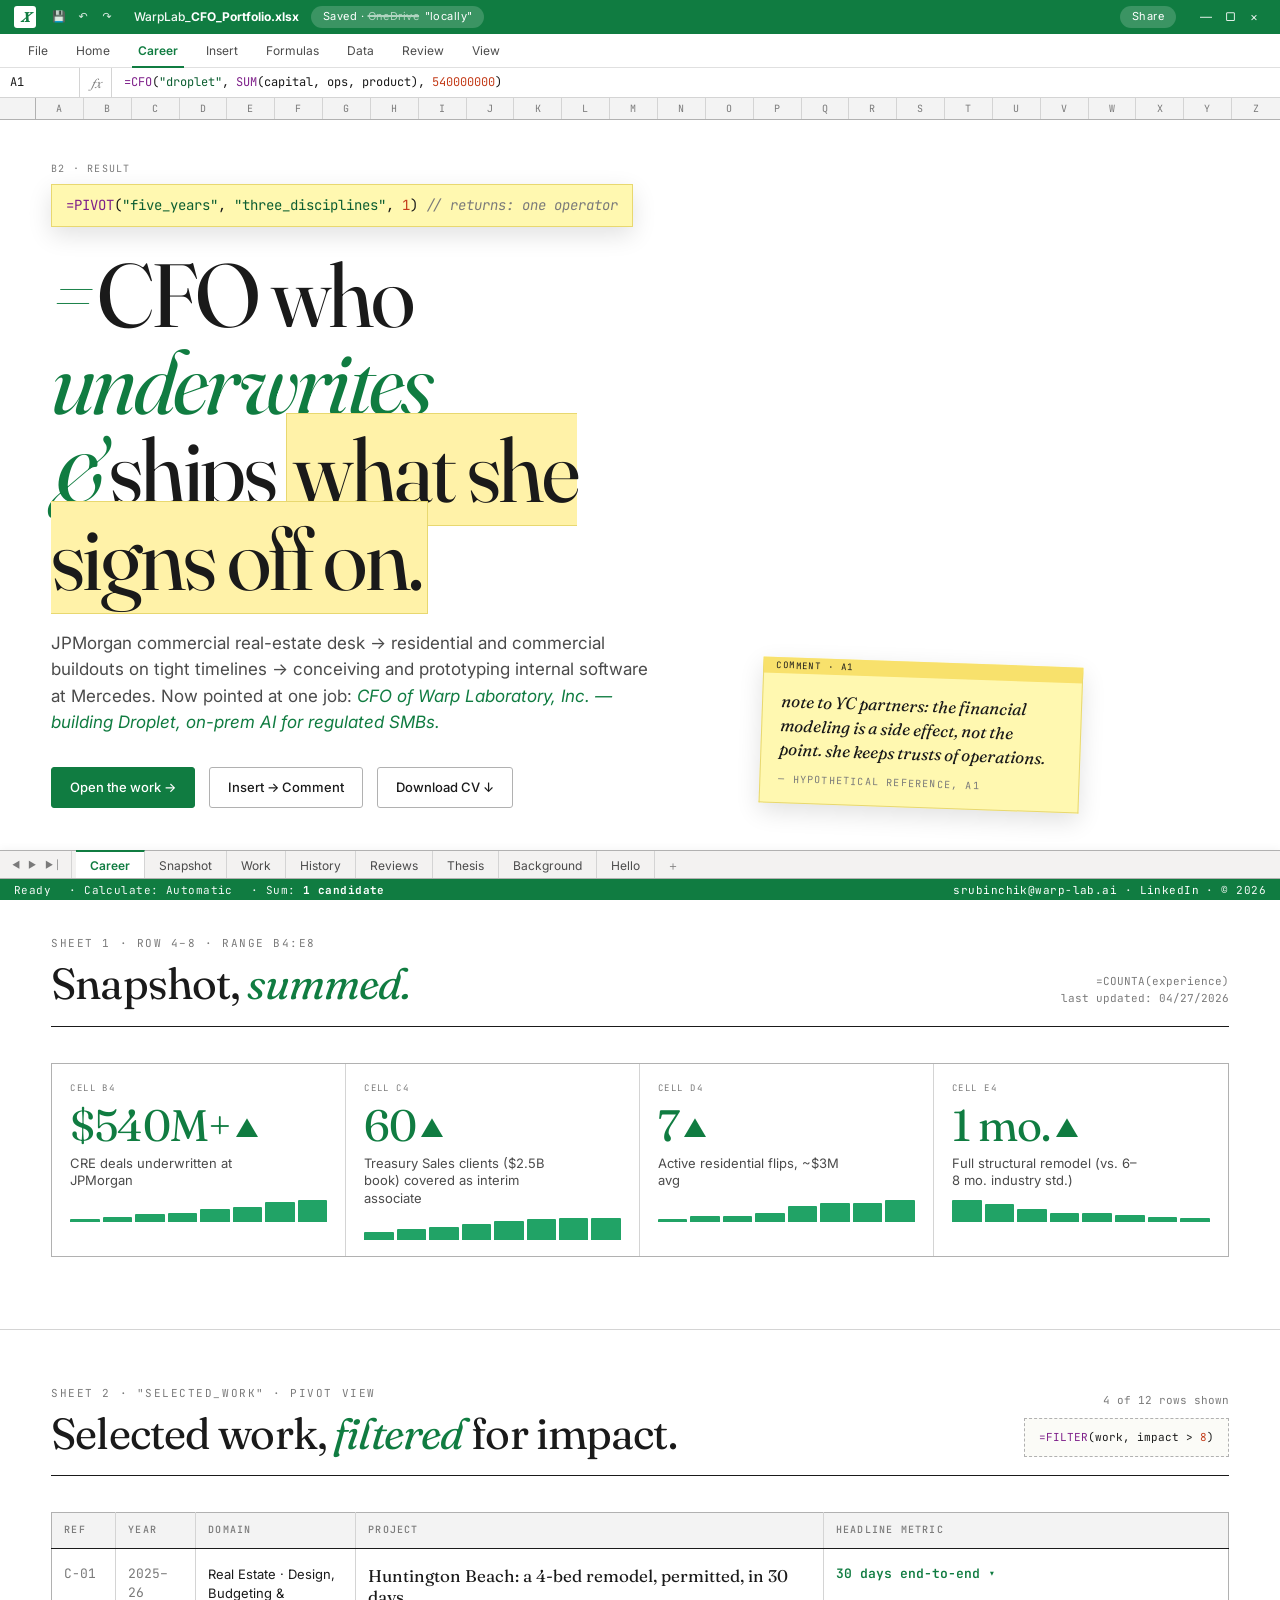
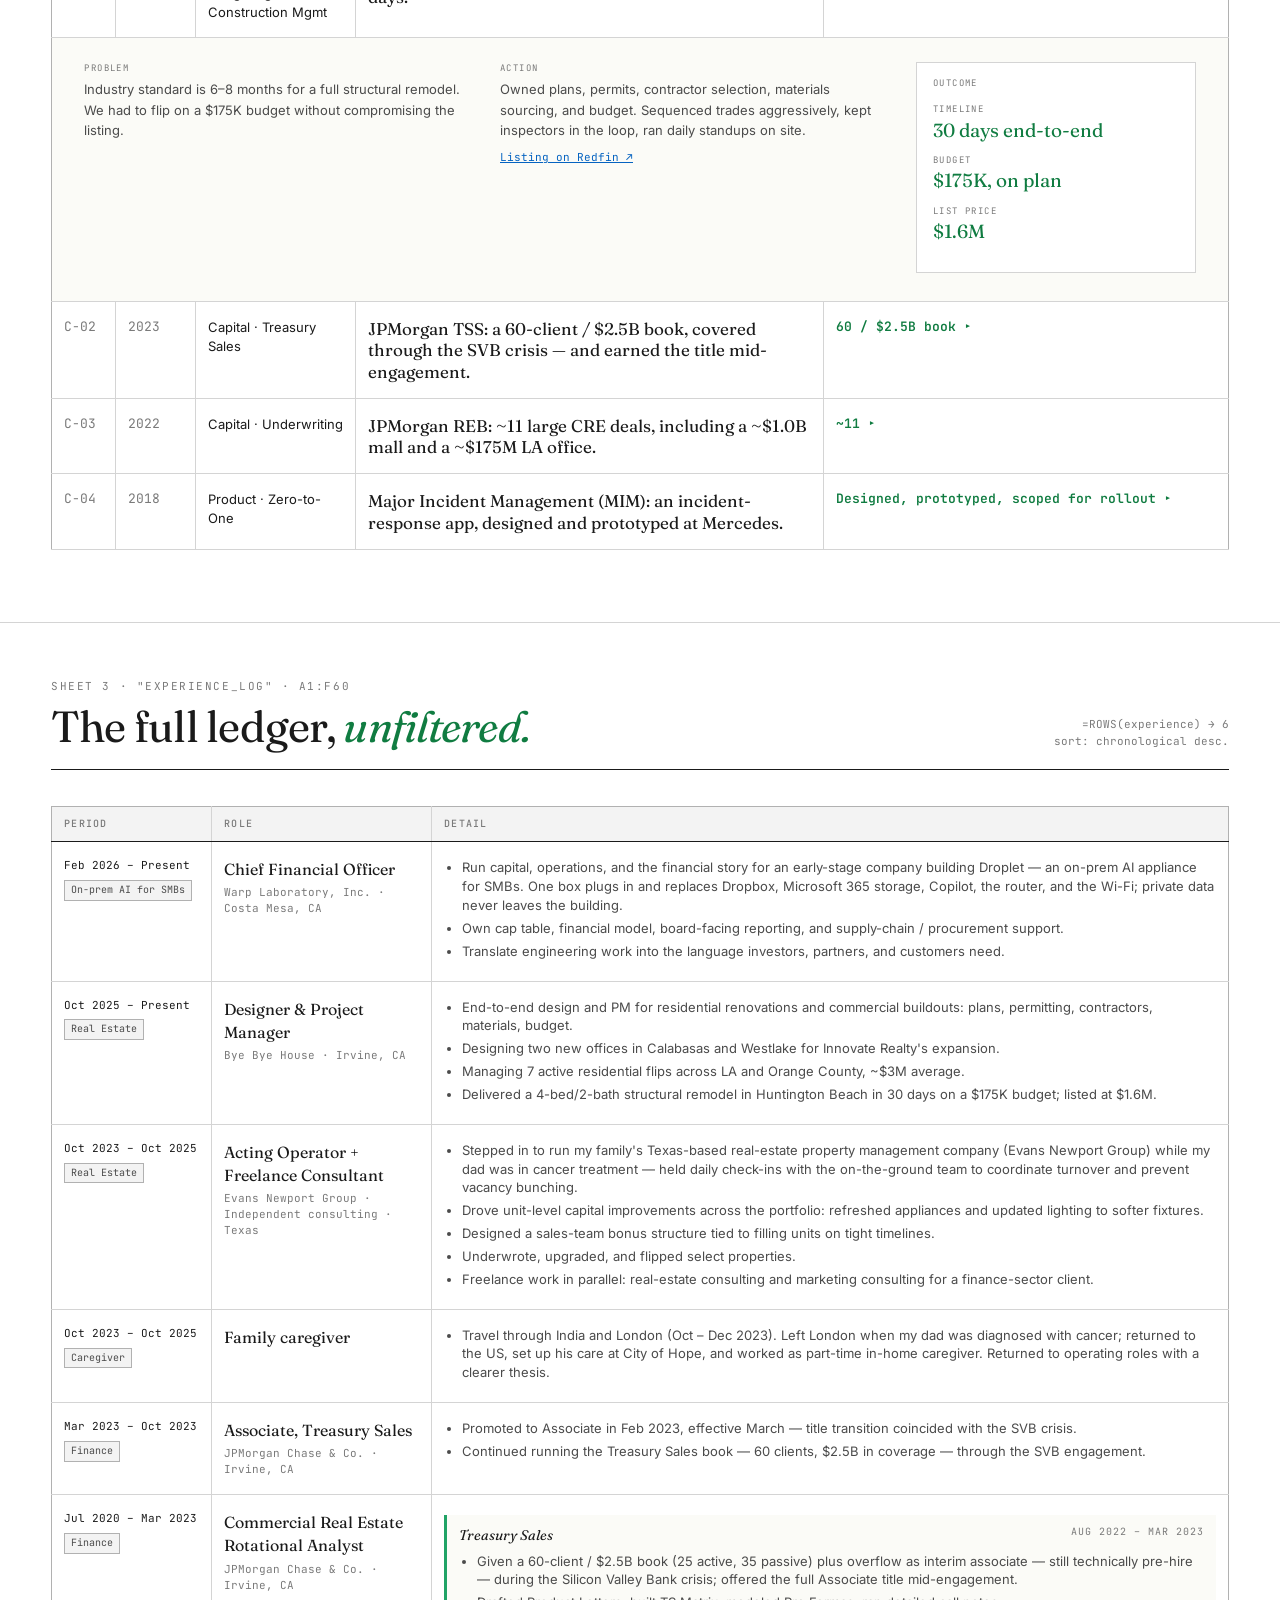
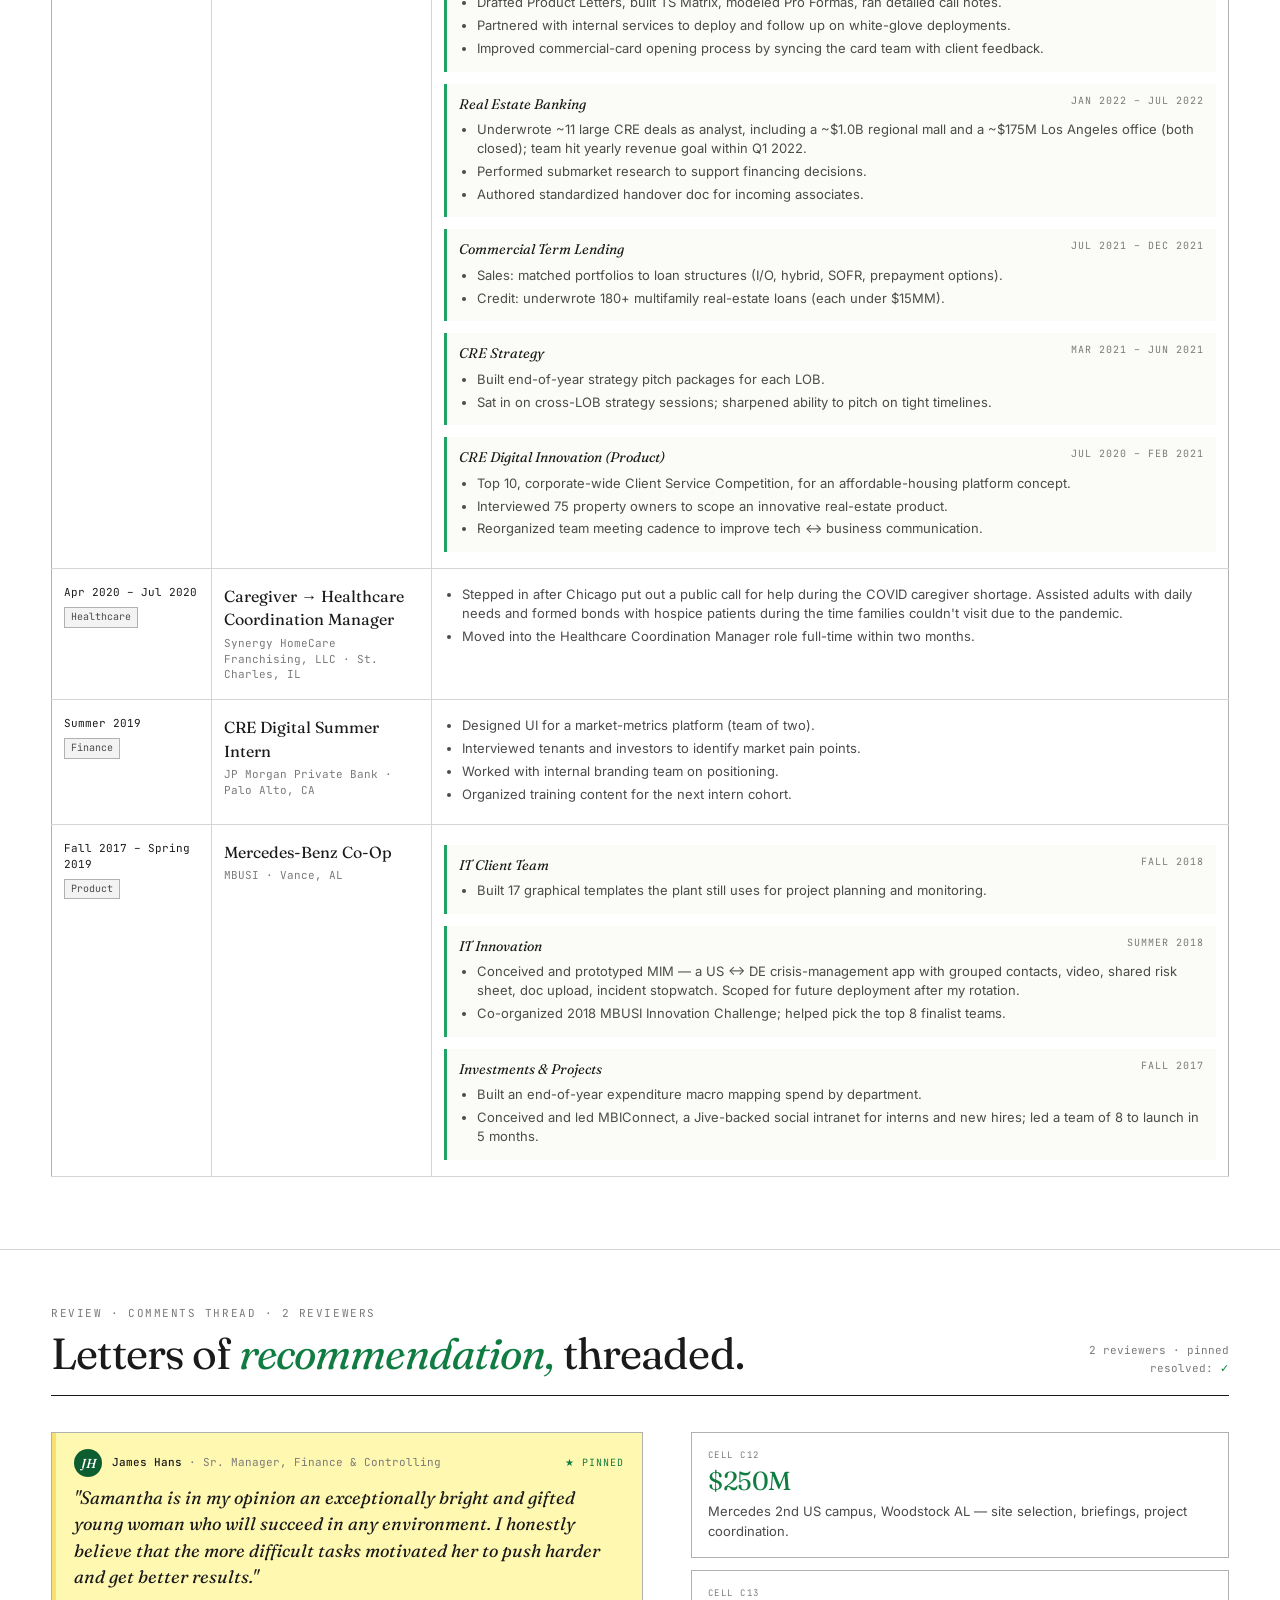
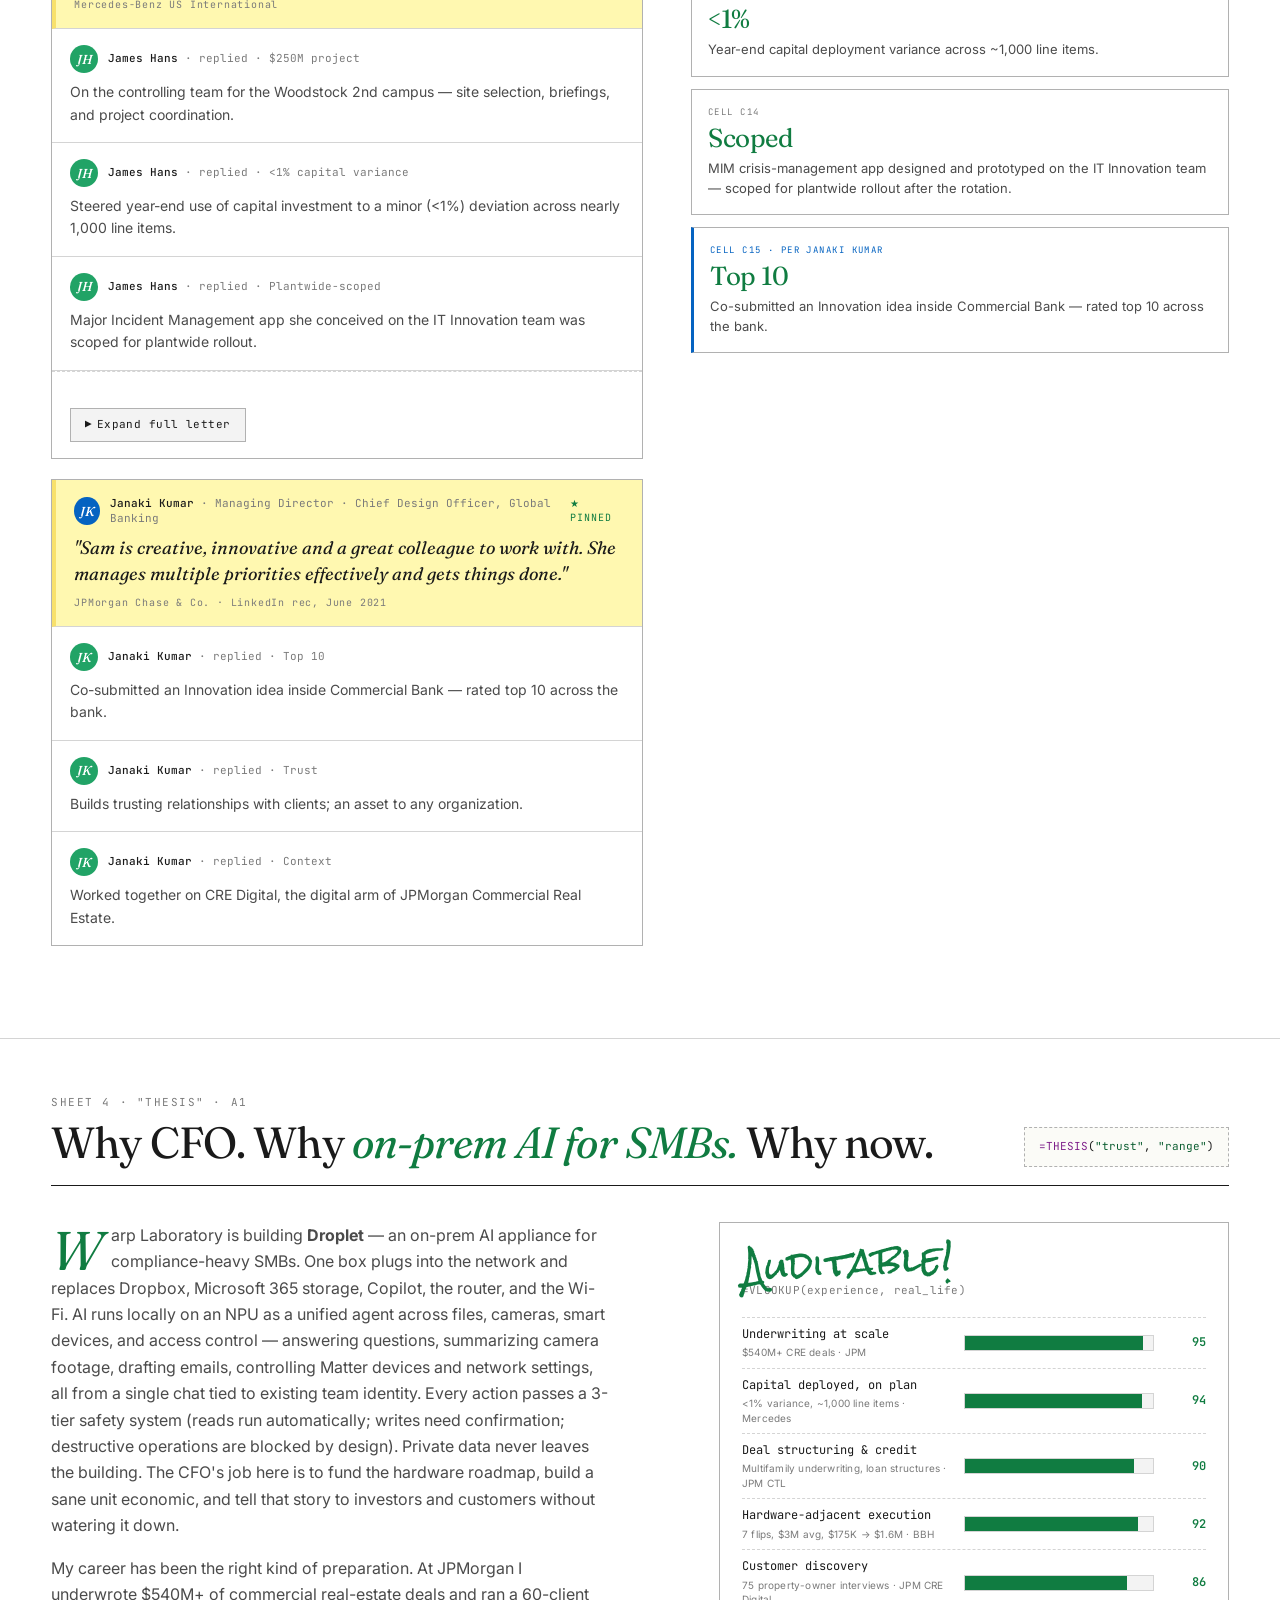
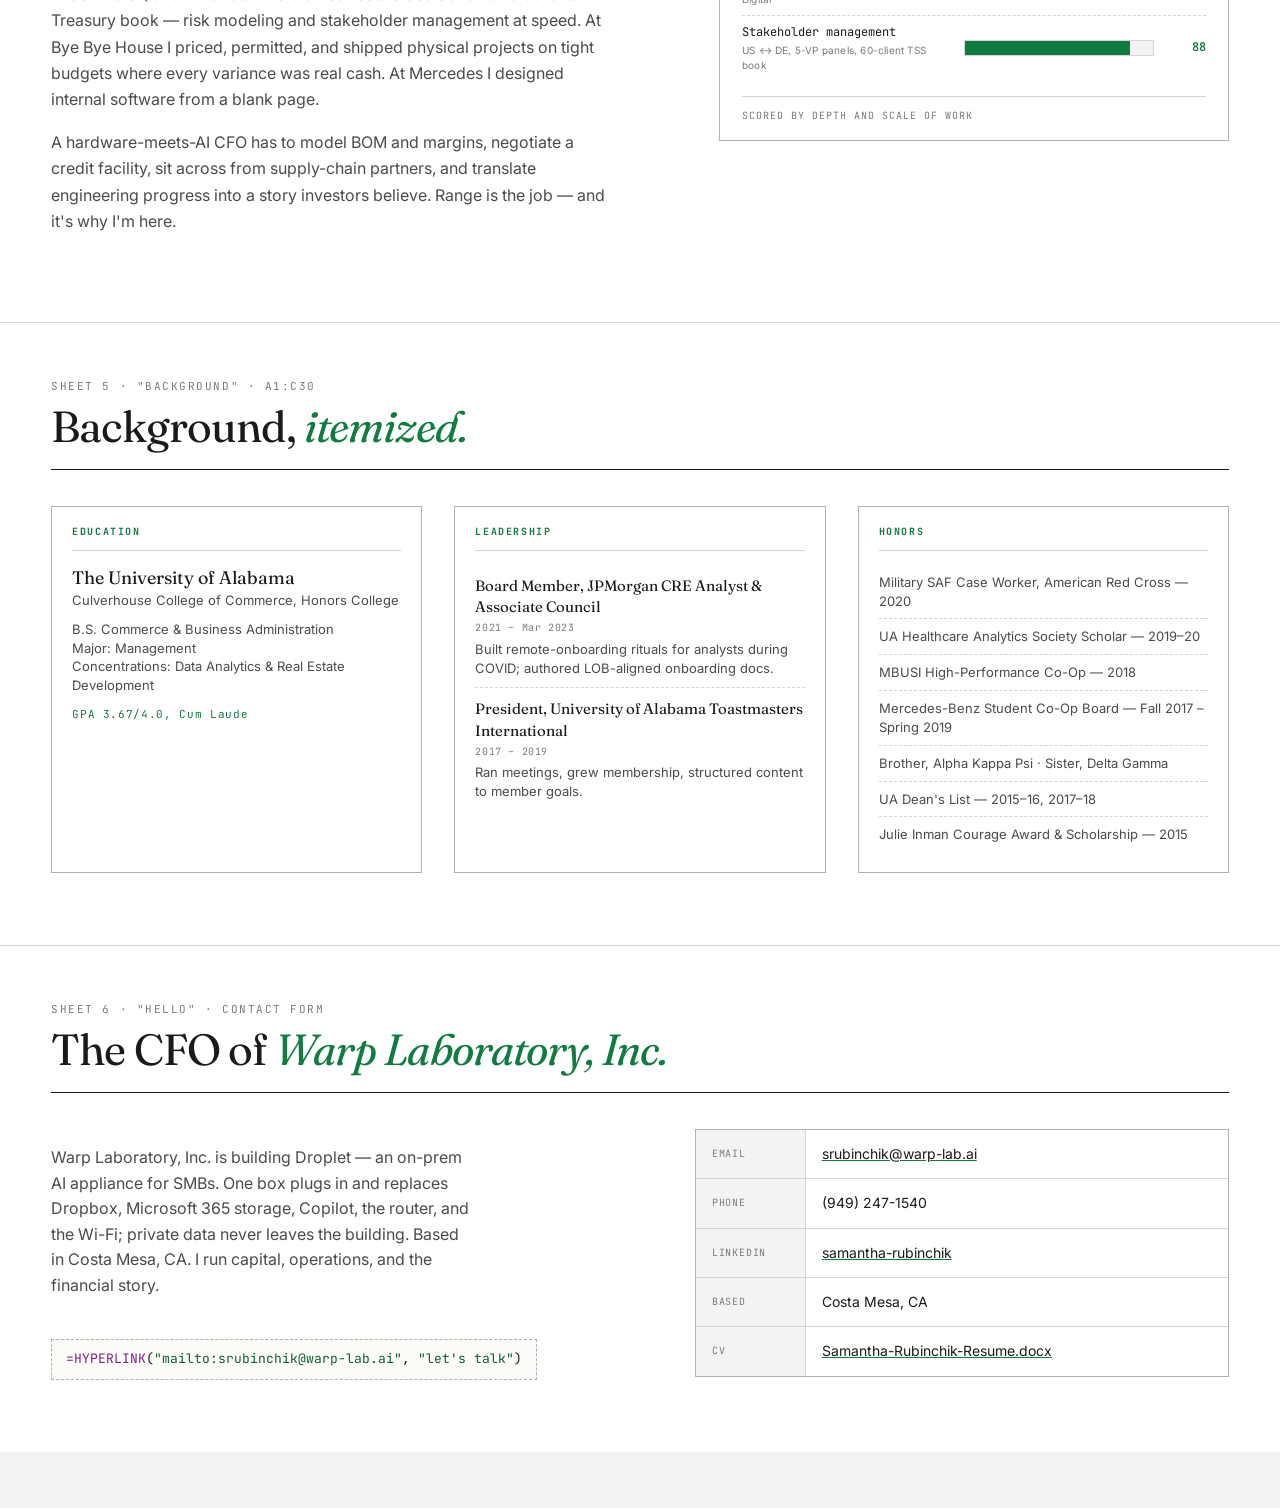
==== commit 6c946044: "JPMorgan CRE Analyst & Associate Council board: end span at Mar 2023 (rolled off when promoted), not" ====
--- a/index.html
+++ b/index.html
@@ -27,7 +27,7 @@
      The whole resume is in this one file (~36 KB), crawlable by any bot,
      instantly visible on first paint, and works fine without JavaScript.
      One small inline <script> at the bottom highlights the active sheet tab as you scroll. -->
-<div id="root"><div class="app"><div class="titlebar"><div class="left"><span class="xicon">𝑿</span><div class="qat"><span title="Save">💾</span><span title="Undo">↶</span><span title="Redo">↷</span></div><span class="file">WarpLab_<b>CFO_Portfolio.xlsx</b></span><span class="pill">Saved · <s class="strike">OneDrive</s> "locally"</span></div><div class="right"><span class="pill">Share</span><div class="winbtns"><span>—</span><span>▢</span><span>×</span></div></div></div><div class="ribbon"><div class="ribbon-tab">File</div><div class="ribbon-tab">Home</div><div class="ribbon-tab active">Career</div><div class="ribbon-tab">Insert</div><div class="ribbon-tab">Formulas</div><div class="ribbon-tab">Data</div><div class="ribbon-tab">Review</div><div class="ribbon-tab">View</div></div><div class="formulabar"><div class="namebox">A1</div><div class="fx">𝑓𝑥</div><div class="formula"><span class="fn">=CFO</span>(<span class="str">"droplet"</span>, <span class="fn">SUM</span>(capital, ops, product), <span class="num">540000000</span>)</div></div><div class="colheaders"><div class="corner"></div><div class="col">A</div><div class="col">B</div><div class="col">C</div><div class="col">D</div><div class="col">E</div><div class="col">F</div><div class="col">G</div><div class="col">H</div><div class="col">I</div><div class="col">J</div><div class="col">K</div><div class="col">L</div><div class="col">M</div><div class="col">N</div><div class="col">O</div><div class="col">P</div><div class="col">Q</div><div class="col">R</div><div class="col">S</div><div class="col">T</div><div class="col">U</div><div class="col">V</div><div class="col">W</div><div class="col">X</div><div class="col">Y</div><div class="col">Z</div></div><div class="sheet"><header class="hero" id="top"><div class="page"><div class="hero-grid"><div class="hero-cell"><div class="cell-coords">B2 · result</div><div class="hero-formula"><span class="fn">=PIVOT</span>(<span class="str">"five_years"</span>, <span class="str">"three_disciplines"</span>, <span class="num">1</span>)<span class="com">// returns: one operator</span></div><h1><span class="equals">=</span>CFO who <em>underwrites</em><br><span class="equals">&amp;</span>ships <span class="hl">what she signs off on.</span></h1><p class="hero-thesis">JPMorgan commercial real-estate desk → residential and commercial buildouts on tight timelines → conceiving and prototyping internal software at Mercedes. Now pointed at one job: <em>CFO of Warp Laboratory, Inc. — building Droplet, on-prem AI for regulated SMBs.</em></p><div class="hero-cta"><a class="btn" href="#work">Open the work →</a><a class="btn btn-ghost" href="#contact">Insert → Comment</a><a class="btn btn-ghost" href="Samantha-Rubinchik-Resume.docx" download="">Download CV ↓</a></div></div><div><div class="sticky">note to YC partners: the financial<br>modeling is a side effect, not the<br>point. she keeps trusts of <em>operations.</em><span class="author">— hypothetical reference, A1</span></div></div></div></div></header><section id="snapshot"><div class="page"><div class="section-head"><div><div class="ref">Sheet 1 · row 4–8 · range B4:E8</div><h2>Snapshot, <em>summed.</em></h2></div><div class="meta"><div>=COUNTA(experience)</div><div>last updated: 04/27/2026</div></div></div><div class="kpi-grid"><div class="kpi"><div class="ref-tag">Cell B4</div><div class="val">$540M+<span class="arrow">▲</span></div><div class="lbl">CRE deals underwritten at JPMorgan</div><div class="spark"><i style="height: 3.3px;"></i><i style="height: 5.5px;"></i><i style="height: 7.7px;"></i><i style="height: 8.8px;"></i><i style="height: 13.2px;"></i><i style="height: 15.4px;"></i><i style="height: 19.8px;"></i><i style="height: 22px;"></i></div></div><div class="kpi"><div class="ref-tag">Cell C4</div><div class="val">60<span class="arrow">▲</span></div><div class="lbl">Treasury Sales clients ($2.5B book) covered as interim associate</div><div class="spark"><i style="height: 8.06667px;"></i><i style="height: 10.2667px;"></i><i style="height: 12.8333px;"></i><i style="height: 15.4px;"></i><i style="height: 18.3333px;"></i><i style="height: 20.1667px;"></i><i style="height: 21.2667px;"></i><i style="height: 22px;"></i></div></div><div class="kpi"><div class="ref-tag">Cell D4</div><div class="val">7<span class="arrow">▲</span></div><div class="lbl">Active residential flips, ~$3M avg</div><div class="spark"><i style="height: 3.14286px;"></i><i style="height: 6.28571px;"></i><i style="height: 6.28571px;"></i><i style="height: 9.42857px;"></i><i style="height: 15.7143px;"></i><i style="height: 18.8571px;"></i><i style="height: 18.8571px;"></i><i style="height: 22px;"></i></div></div><div class="kpi"><div class="ref-tag">Cell E4</div><div class="val">1 mo.<span class="arrow">▲</span></div><div class="lbl">Full structural remodel (vs. 6–8 mo. industry std.)</div><div class="spark"><i style="height: 22px;"></i><i style="height: 17.6px;"></i><i style="height: 13.2px;"></i><i style="height: 8.8px;"></i><i style="height: 8.8px;"></i><i style="height: 6.6px;"></i><i style="height: 5.28px;"></i><i style="height: 4.4px;"></i></div></div></div></div></section><section id="work"><div class="page"><div class="section-head"><div><div class="ref">Sheet 2 · "selected_work" · pivot view</div><h2>Selected work, <em>filtered</em> for impact.</h2></div><div class="meta"><div>4 of 12 rows shown</div><div class="cell-equation" style="margin-top: 8px; font-size: 11px;"><span class="fn">=FILTER</span>(work, impact &gt; <span class="num">8</span>)</div></div></div><table class="case-table"><thead><tr><th>Ref</th><th>Year</th><th>Domain</th><th>Project</th><th>Headline metric</th></tr></thead><tbody><tr class="is-open"><td class="id-col">C-01</td><td class="year-col">2025–26</td><td class="tag-col">Real Estate · Design, Budgeting &amp; Construction Mgmt</td><td class="title-col">Huntington Beach: a 4-bed remodel, permitted, in 30 days.</td><td class="metric-col">30 days end-to-end</td></tr><tr class="case-row-detail"><td colspan="5"><div class="grid"><div><div class="lbl">Problem</div><p>Industry standard is 6–8 months for a full structural remodel. We had to flip on a $175K budget without compromising the listing.</p></div><div><div class="lbl">Action</div><p>Owned plans, permits, contractor selection, materials sourcing, and budget. Sequenced trades aggressively, kept inspectors in the loop, ran daily standups on site.</p><a class="extlink" href="https://www.redfin.com/CA/Huntington-Beach/10121-Kukui-Dr-92646/home/3815561" target="_blank" rel="noreferrer">Listing on Redfin ↗</a></div><div class="out-card"><div class="lbl" style="margin-bottom: 10px;">Outcome</div><dl><dt>Timeline</dt><dd>30 days end-to-end</dd><dt>Budget</dt><dd>$175K, on plan</dd><dt>List price</dt><dd>$1.6M</dd></dl></div></div></td></tr><tr><td class="id-col">C-02</td><td class="year-col">2023</td><td class="tag-col">Capital · Treasury Sales</td><td class="title-col">JPMorgan TSS: a 60-client / $2.5B book, covered through the SVB crisis — and earned the title mid-engagement.</td><td class="metric-col">60 / $2.5B book</td></tr><tr class="case-row-detail"><td colspan="5"><div class="grid"><div><div class="lbl">Problem</div><p>Silicon Valley Bank collapsed in March 2023 and the senior associate on the desk stepped away. Sixty Treasury Sales relationships ($2.5B in coverage) needed full coverage on no-notice, with deployments and client questions in flight.</p></div><div><div class="lbl">Action</div><p>Took the 60-client / $2.5B book (25 active, 35 passive) plus overflow as interim associate — still technically pre-hire. Drafted Product Letters, built the TS Matrix, modeled Pro Formas, kept detailed call notes, and partnered with internal services on white-glove deployments. JPMorgan offered the full Associate title in the middle of the engagement.</p></div><div class="out-card"><div class="lbl" style="margin-bottom: 10px;">Outcome</div><dl><dt>Clients covered</dt><dd>60 / $2.5B book</dd><dt>Mid-engagement</dt><dd>Offered full Associate title</dd><dt>Context</dt><dd>SVB crisis, March 2023</dd></dl></div></div></td></tr><tr><td class="id-col">C-03</td><td class="year-col">2022</td><td class="tag-col">Capital · Underwriting</td><td class="title-col">JPMorgan REB: ~11 large CRE deals, including a ~$1.0B mall and a ~$175M LA office.</td><td class="metric-col">~11</td></tr><tr class="case-row-detail"><td colspan="5"><div class="grid"><div><div class="lbl">Problem</div><p>Real Estate Banking team needed to clear an annual revenue target while maintaining underwriting discipline across a varied submarket book.</p></div><div><div class="lbl">Action</div><p>Underwrote ~11 large CRE deals as analyst, including a ~$1.0B regional mall and a ~$175M Los Angeles office (both closed). Operated in the team's underwriting models and learned them, ran submarket research, drafted credit memos, and authored a handover doc the next class of associates still uses.</p></div><div class="out-card"><div class="lbl" style="margin-bottom: 10px;">Outcome</div><dl><dt>Deals underwritten</dt><dd>~11</dd><dt>Two biggest of my rotation</dt><dd>~$1.0B mall · ~$175M LA office</dd><dt>Team's yearly goal</dt><dd>Hit by end of Q1</dd></dl></div></div></td></tr><tr><td class="id-col">C-04</td><td class="year-col">2018</td><td class="tag-col">Product · Zero-to-One</td><td class="title-col">Major Incident Management (MIM): an incident-response app, designed and prototyped at Mercedes.</td><td class="metric-col">Designed, prototyped, scoped for rollout</td></tr><tr class="case-row-detail"><td colspan="5"><div class="grid"><div><div class="lbl">Problem</div><p>Crisis communication between MBUSI (Alabama) and Mercedes Germany was scattered across email, phone, and shared drives during major incidents.</p></div><div><div class="lbl">Action</div><p>Conceived and specified the Major Incident Management app — grouped contacts, embedded video, shared risk sheet, document upload, incident stopwatch. Took it from concept through prototype and stakeholder review; it was being scoped for future deployment after I left the program.</p></div><div class="out-card"><div class="lbl" style="margin-bottom: 10px;">Outcome</div><dl><dt>Status</dt><dd>Designed, prototyped, scoped for rollout</dd><dt>Scope</dt><dd>US ↔ DE crisis coordination</dd></dl></div></div></td></tr></tbody></table></div></section><section id="timeline"><div class="page"><div class="section-head"><div><div class="ref">Sheet 3 · "experience_log" · A1:F60</div><h2>The full ledger, <em>unfiltered.</em></h2></div><div class="meta"><div>=ROWS(experience) → 6</div><div>sort: chronological desc.</div></div></div><table class="tl-table"><thead><tr><th>Period</th><th>Role</th><th>Detail</th></tr></thead><tbody><tr class="tl-row"><td class="tl-when-col">Feb 2026 – Present<div><span class="kind">On-prem AI for SMBs</span></div></td><td class="tl-role-col"><div class="role">Chief Financial Officer</div><div class="org">Warp Laboratory, Inc. · Costa Mesa, CA</div></td><td><ul class="tl-bullets"><li>Run capital, operations, and the financial story for an early-stage company building Droplet — an on-prem AI appliance for SMBs. One box plugs in and replaces Dropbox, Microsoft 365 storage, Copilot, the router, and the Wi-Fi; private data never leaves the building.</li><li>Own cap table, financial model, board-facing reporting, and supply-chain / procurement support.</li><li>Translate engineering work into the language investors, partners, and customers need.</li></ul></td></tr><tr class="tl-row"><td class="tl-when-col">Oct 2025 – Present<div><span class="kind">Real Estate</span></div></td><td class="tl-role-col"><div class="role">Designer &amp; Project Manager</div><div class="org">Bye Bye House · Irvine, CA</div></td><td><ul class="tl-bullets"><li>End-to-end design and PM for residential renovations and commercial buildouts: plans, permitting, contractors, materials, budget.</li><li>Designing two new offices in Calabasas and Westlake for Innovate Realty's expansion.</li><li>Managing 7 active residential flips across LA and Orange County, ~$3M average.</li><li>Delivered a 4-bed/2-bath structural remodel in Huntington Beach in 30 days on a $175K budget; listed at $1.6M.</li></ul></td></tr><tr class="tl-row"><td class="tl-when-col">Oct 2023 – Oct 2025<div><span class="kind">Real Estate</span></div></td><td class="tl-role-col"><div class="role">Acting Operator + Freelance Consultant</div><div class="org">Evans Newport Group · Independent consulting · Texas</div></td><td><ul class="tl-bullets"><li>Stepped in to run my family's Texas-based real-estate property management company (Evans Newport Group) while my dad was in cancer treatment — held daily check-ins with the on-the-ground team to coordinate turnover and prevent vacancy bunching.</li><li>Drove unit-level capital improvements across the portfolio: refreshed appliances and updated lighting to softer fixtures.</li><li>Designed a sales-team bonus structure tied to filling units on tight timelines.</li><li>Underwrote, upgraded, and flipped select properties.</li><li>Freelance work in parallel: real-estate consulting and marketing consulting for a finance-sector client.</li></ul></td></tr><tr class="tl-row"><td class="tl-when-col">Oct 2023 – Oct 2025<div><span class="kind">Caregiver</span></div></td><td class="tl-role-col"><div class="role">Family caregiver</div></td><td><ul class="tl-bullets"><li>Travel through India and London (Oct – Dec 2023). Left London when my dad was diagnosed with cancer; returned to the US, set up his care at City of Hope, and worked as part-time in-home caregiver. Returned to operating roles with a clearer thesis.</li></ul></td></tr><tr class="tl-row"><td class="tl-when-col">Mar 2023 – Oct 2023<div><span class="kind">Finance</span></div></td><td class="tl-role-col"><div class="role">Associate, Treasury Sales</div><div class="org">JPMorgan Chase &amp; Co. · Irvine, CA</div></td><td><ul class="tl-bullets"><li>Promoted to Associate in Feb 2023, effective March — title transition coincided with the SVB crisis.</li><li>Continued running the Treasury Sales book — 60 clients, $2.5B in coverage — through the SVB engagement.</li></ul></td></tr><tr class="tl-row"><td class="tl-when-col">Jul 2020 – Mar 2023<div><span class="kind">Finance</span></div></td><td class="tl-role-col"><div class="role">Commercial Real Estate Rotational Analyst</div><div class="org">JPMorgan Chase &amp; Co. · Irvine, CA</div></td><td><div class="tl-rotation"><div class="tl-rot-head"><span class="tl-rot-name">Treasury Sales</span><span class="tl-rot-span">Aug 2022 – Mar 2023</span></div><ul class="tl-bullets"><li>Given a 60-client / $2.5B book (25 active, 35 passive) plus overflow as interim associate — still technically pre-hire — during the Silicon Valley Bank crisis; offered the full Associate title mid-engagement.</li><li>Drafted Product Letters, built TS Matrix, modeled Pro Formas, ran detailed call notes.</li><li>Partnered with internal services to deploy and follow up on white-glove deployments.</li><li>Improved commercial-card opening process by syncing the card team with client feedback.</li></ul></div><div class="tl-rotation"><div class="tl-rot-head"><span class="tl-rot-name">Real Estate Banking</span><span class="tl-rot-span">Jan 2022 – Jul 2022</span></div><ul class="tl-bullets"><li>Underwrote ~11 large CRE deals as analyst, including a ~$1.0B regional mall and a ~$175M Los Angeles office (both closed); team hit yearly revenue goal within Q1 2022.</li><li>Performed submarket research to support financing decisions.</li><li>Authored standardized handover doc for incoming associates.</li></ul></div><div class="tl-rotation"><div class="tl-rot-head"><span class="tl-rot-name">Commercial Term Lending</span><span class="tl-rot-span">Jul 2021 – Dec 2021</span></div><ul class="tl-bullets"><li>Sales: matched portfolios to loan structures (I/O, hybrid, SOFR, prepayment options).</li><li>Credit: underwrote 180+ multifamily real-estate loans (each under $15MM).</li></ul></div><div class="tl-rotation"><div class="tl-rot-head"><span class="tl-rot-name">CRE Strategy</span><span class="tl-rot-span">Mar 2021 – Jun 2021</span></div><ul class="tl-bullets"><li>Built end-of-year strategy pitch packages for each LOB.</li><li>Sat in on cross-LOB strategy sessions; sharpened ability to pitch on tight timelines.</li></ul></div><div class="tl-rotation"><div class="tl-rot-head"><span class="tl-rot-name">CRE Digital Innovation (Product)</span><span class="tl-rot-span">Jul 2020 – Feb 2021</span></div><ul class="tl-bullets"><li>Top 10, corporate-wide Client Service Competition, for an affordable-housing platform concept.</li><li>Interviewed 75 property owners to scope an innovative real-estate product.</li><li>Reorganized team meeting cadence to improve tech ↔ business communication.</li></ul></div></td></tr><tr class="tl-row"><td class="tl-when-col">Apr 2020 – Jul 2020<div><span class="kind">Healthcare</span></div></td><td class="tl-role-col"><div class="role">Caregiver → Healthcare Coordination Manager</div><div class="org">Synergy HomeCare Franchising, LLC · St. Charles, IL</div></td><td><ul class="tl-bullets"><li>Stepped in after Chicago put out a public call for help during the COVID caregiver shortage. Assisted adults with daily needs and formed bonds with hospice patients during the time families couldn't visit due to the pandemic.</li><li>Moved into the Healthcare Coordination Manager role full-time within two months.</li></ul></td></tr><tr class="tl-row"><td class="tl-when-col">Summer 2019<div><span class="kind">Finance</span></div></td><td class="tl-role-col"><div class="role">CRE Digital Summer Intern</div><div class="org">JP Morgan Private Bank · Palo Alto, CA</div></td><td><ul class="tl-bullets"><li>Designed UI for a market-metrics platform (team of two).</li><li>Interviewed tenants and investors to identify market pain points.</li><li>Worked with internal branding team on positioning.</li><li>Organized training content for the next intern cohort.</li></ul></td></tr><tr class="tl-row"><td class="tl-when-col">Fall 2017 – Spring 2019<div><span class="kind">Product</span></div></td><td class="tl-role-col"><div class="role">Mercedes-Benz Co-Op</div><div class="org">MBUSI · Vance, AL</div></td><td><div class="tl-rotation"><div class="tl-rot-head"><span class="tl-rot-name">IT Client Team</span><span class="tl-rot-span">Fall 2018</span></div><ul class="tl-bullets"><li>Built 17 graphical templates the plant still uses for project planning and monitoring.</li></ul></div><div class="tl-rotation"><div class="tl-rot-head"><span class="tl-rot-name">IT Innovation</span><span class="tl-rot-span">Summer 2018</span></div><ul class="tl-bullets"><li>Conceived and prototyped MIM — a US ↔ DE crisis-management app with grouped contacts, video, shared risk sheet, doc upload, incident stopwatch. Scoped for future deployment after my rotation.</li><li>Co-organized 2018 MBUSI Innovation Challenge; helped pick the top 8 finalist teams.</li></ul></div><div class="tl-rotation"><div class="tl-rot-head"><span class="tl-rot-name">Investments &amp; Projects</span><span class="tl-rot-span">Fall 2017</span></div><ul class="tl-bullets"><li>Built an end-of-year expenditure macro mapping spend by department.</li><li>Conceived and led MBIConnect, a Jive-backed social intranet for interns and new hires; led a team of 8 to launch in 5 months.</li></ul></div></td></tr></tbody></table></div></section><section id="recommendation"><div class="page"><div class="section-head"><div><div class="ref">Review · Comments thread · 2 reviewers</div><h2>Letters of <em>recommendation,</em> threaded.</h2></div><div class="meta"><div>2 reviewers · pinned</div><div>resolved: <span style="color: var(--xl-green);">✓</span></div></div></div><div class="rec"><div><div class="rec-thread" style="margin-bottom: 20px;"><div class="rec-comment pinned"><div class="head"><span class="avatar">JH</span><span><span class="name">James Hans</span> · <span class="role">Sr. Manager, Finance &amp; Controlling</span></span><span class="pin">★ pinned</span></div><div class="body">"Samantha is in my opinion an exceptionally bright and gifted young woman who will succeed in any environment. I honestly believe that the more difficult tasks motivated her to push harder and get better results."</div><div style="margin-top: 8px; font-family: 'JetBrains Mono', monospace; font-size: 10px; color: var(--ink-mute); letter-spacing: 0.08em;">Mercedes-Benz US International</div></div><div class="rec-comment normal"><div class="head"><span class="avatar" style="background: var(--xl-green-light);">JH</span><span><span class="name">James Hans</span> · replied · <span class="mono">$250M project</span></span></div><div class="body">On the controlling team for the Woodstock 2nd campus — site selection, briefings, and project coordination.</div></div><div class="rec-comment normal"><div class="head"><span class="avatar" style="background: var(--xl-green-light);">JH</span><span><span class="name">James Hans</span> · replied · <span class="mono">&lt;1% capital variance</span></span></div><div class="body">Steered year-end use of capital investment to a minor (&lt;1%) deviation across nearly 1,000 line items.</div></div><div class="rec-comment normal"><div class="head"><span class="avatar" style="background: var(--xl-green-light);">JH</span><span><span class="name">James Hans</span> · replied · <span class="mono">Plantwide-scoped</span></span></div><div class="body">Major Incident Management app she conceived on the IT Innovation team was scoped for plantwide rollout.</div></div><details class="rec-comment normal rec-details" style="border-top: 1px dashed var(--grid);"><summary class="rec-toggle">Expand full letter</summary><div class="rec-full"><p>It is my pleasure to provide this recommendation for Samantha Rubinchik. I first met Samantha at a career fair on the campus of the University of Alabama. I attended the fair to recruit for positions in the Mercedes-Benz US International co-op program, and toward the end of a long day was approached by a very confident young woman with an impressive knowledge of Daimler AG and the production plant in Tuscaloosa. While her introduction was excellent, the substance of our conversation was quite impressive — she demonstrated that she understood the financial concepts and critical thinking that would make her a valued team member.</p><p>She excelled in the formal interview process and accepted the offer to join our program. I requested that she start her first rotation in my team and assigned her to the standard co-op task set. Very quickly she started to excel at her work and actively asked to be more involved and have additional tasks, showing high initiative.</p><p>She supported the process of steering the year-end use of capital investment to a minor (&lt;1%) deviation by contacting the project teams to forecast what the spending per project line item would be at the close of the fiscal year. She worked extremely diligently and at one point actually had feedback on all ~1,000 project line items. This required her to get answers from Technical Managers and Project Leaders, which she did in a highly professional manner.</p><p>During her term, Mercedes-Benz US International was also involved in real estate purchases of several parcels of land for the site of our 2nd US campus in Woodstock, Alabama. This was a $250,000,000 project under my leadership. Samantha assisted me in multiple facets including analysis of site selection alternatives, creation of management briefings, and overall coordination of project meetings. Her private real estate experience and knowledge of the real estate world was a key success factor for the overall project (first operation, January 2019).</p><p>In addition, Samantha was allowed to facilitate the Investment and Project Controlling weekly team meetings. She accompanied me to the Career Fair to represent the best and brightest of the Mercedes-Benz US International Co-Op program, and to multiple speaking engagements at the University of Alabama, creating innovative and appealing presentation materials on her own with minimal guidance from me.</p><p>Samantha is in my opinion an exceptionally bright and gifted young woman who will succeed in any environment. I honestly believe that the more difficult tasks motivated her to push harder and get better results.</p><p>I was recently promoted to Sr. Manager of the Controlling team. During the selection process, Samantha challenged me on why I wanted the job, and what I was going to do with the department. These conversations proved invaluable to me during the actual interview process with a panel of 5 vice presidents and directors, where many similar questions were posed.</p><p>If your program is looking for superior candidates with a record of achievement, Samantha is an exceptional choice. She rises to any challenge facing her and pushes herself to learn what she needs for the overall success of the task. As I expected, she has quickly gained attention in the IT Department on the IT Innovation team with her Major Incident Management App that will be deployed plantwide. Samantha is also a team player — she created long-term relationships with several of our German interns and worked beyond my area to create a concept for a social network platform for interns and co-ops; along with some other students, this idea was implemented and is being used by all of our co-ops and interns.</p><p>To conclude, I would like to restate my strong recommendation for Samantha Rubinchik. She is an extraordinary asset to my organization and I feel strongly she would benefit any organization in which she works.</p><div class="rec-sign"><div>Best regards,</div><div><b>James Hans</b> · Sr. Manager, Finance &amp; Controlling · Mercedes-Benz US International</div><div style="margin-top: 8px;"><a href="SR-Letter-of-Recommendation-James-Hans.docx" download="" style="color: var(--link);">Download original ↓</a></div></div></div></details></div><div class="rec-thread" style="margin-bottom: 20px;"><div class="rec-comment pinned"><div class="head"><span class="avatar" style="background: rgb(5, 99, 193);">JK</span><span><span class="name">Janaki Kumar</span> · <span class="role">Managing Director · Chief Design Officer, Global Banking</span></span><span class="pin">★ pinned</span></div><div class="body">"Sam is creative, innovative and a great colleague to work with. She manages multiple priorities effectively and gets things done."</div><div style="margin-top: 8px; font-family: 'JetBrains Mono', monospace; font-size: 10px; color: var(--ink-mute); letter-spacing: 0.08em;">JPMorgan Chase &amp; Co. · LinkedIn rec, June 2021</div></div><div class="rec-comment normal"><div class="head"><span class="avatar" style="background: var(--xl-green-light);">JK</span><span><span class="name">Janaki Kumar</span> · replied · <span class="mono">Top 10</span></span></div><div class="body">Co-submitted an Innovation idea inside Commercial Bank — rated top 10 across the bank.</div></div><div class="rec-comment normal"><div class="head"><span class="avatar" style="background: var(--xl-green-light);">JK</span><span><span class="name">Janaki Kumar</span> · replied · <span class="mono">Trust</span></span></div><div class="body">Builds trusting relationships with clients; an asset to any organization.</div></div><div class="rec-comment normal"><div class="head"><span class="avatar" style="background: var(--xl-green-light);">JK</span><span><span class="name">Janaki Kumar</span> · replied · <span class="mono">Context</span></span></div><div class="body">Worked together on CRE Digital, the digital arm of JPMorgan Commercial Real Estate.</div></div></div></div><div><div class="rec-stats"><div class="rec-stat"><div class="ref-tag">cell C12</div><div class="val">$250M</div><div class="desc">Mercedes 2nd US campus, Woodstock AL — site selection, briefings, project coordination.</div></div><div class="rec-stat"><div class="ref-tag">cell C13</div><div class="val">&lt;1%</div><div class="desc">Year-end capital deployment variance across ~1,000 line items.</div></div><div class="rec-stat"><div class="ref-tag">cell C14</div><div class="val">Scoped</div><div class="desc">MIM crisis-management app designed and prototyped on the IT Innovation team — scoped for plantwide rollout after the rotation.</div></div><div class="rec-stat" style="border-left: 3px solid rgb(5, 99, 193);"><div class="ref-tag" style="color: rgb(5, 99, 193);">cell C15 · per Janaki Kumar</div><div class="val">Top 10</div><div class="desc">Co-submitted an Innovation idea inside Commercial Bank — rated top 10 across the bank.</div></div></div></div></div></div></section><section id="thesis"><div class="page"><div class="section-head"><div><div class="ref">Sheet 4 · "thesis" · A1</div><h2>Why CFO. Why <em>on-prem AI for SMBs.</em> Why now.</h2></div><div class="meta"><div class="cell-equation" style="font-size: 11px;"><span class="fn">=THESIS</span>(<span class="str">"trust"</span>, <span class="str">"range"</span>)</div></div></div><div class="thesis-grid"><div class="thesis-paras"><p>Warp Laboratory is building <strong>Droplet</strong> — an on-prem AI appliance for compliance-heavy SMBs. One box plugs into the network and replaces Dropbox, Microsoft 365 storage, Copilot, the router, and the Wi-Fi. AI runs locally on an NPU as a unified agent across files, cameras, smart devices, and access control — answering questions, summarizing camera footage, drafting emails, controlling Matter devices and network settings, all from a single chat tied to existing team identity. Every action passes a 3-tier safety system (reads run automatically; writes need confirmation; destructive operations are blocked by design). Private data never leaves the building. The CFO's job here is to fund the hardware roadmap, build a sane unit economic, and tell that story to investors and customers without watering it down.</p><p>My career has been the right kind of preparation. At JPMorgan I underwrote $540M+ of commercial real-estate deals and ran a 60-client Treasury book — risk modeling and stakeholder management at speed. At Bye Bye House I priced, permitted, and shipped physical projects on tight budgets where every variance was real cash. At Mercedes I designed internal software from a blank page.</p><p>A hardware-meets-AI CFO has to model BOM and margins, negotiate a credit facility, sit across from supply-chain partners, and translate engineering progress into a story investors believe. Range is the job — and it's why I'm here.</p></div><div class="bar-chart"><h4 class="scrawl" style="color: rgb(61, 121, 71); font-size: 32px; height: 32px; font-family: 'Permanent Marker';">Auditable!</h4><div class="subt" style="font-family: 'JetBrains Mono', monospace; font-size: 11px; letter-spacing: 0.02em;">=VLOOKUP(experience, real_life)</div><div class="bar-row" style="grid-template-columns: 210px 1fr 40px;"><span class="name" title="$540M+ CRE deals · JPM">Underwriting at scale<span style="display: block; font-family: Inter, sans-serif; font-size: 10px; color: var(--ink-mute); letter-spacing: 0.02em; margin-top: 2px; font-weight: 400; text-transform: none;">$540M+ CRE deals · JPM</span></span><div class="bar"><div class="fill" style="width: 95%;"></div></div><span class="v">95</span></div><div class="bar-row" style="grid-template-columns: 210px 1fr 40px;"><span class="name" title="&lt;1% variance, ~1,000 line items · Mercedes">Capital deployed, on plan<span style="display: block; font-family: Inter, sans-serif; font-size: 10px; color: var(--ink-mute); letter-spacing: 0.02em; margin-top: 2px; font-weight: 400; text-transform: none;">&lt;1% variance, ~1,000 line items · Mercedes</span></span><div class="bar"><div class="fill" style="width: 94%;"></div></div><span class="v">94</span></div><div class="bar-row" style="grid-template-columns: 210px 1fr 40px;"><span class="name" title="Multifamily underwriting, loan structures · JPM CTL">Deal structuring &amp; credit<span style="display: block; font-family: Inter, sans-serif; font-size: 10px; color: var(--ink-mute); letter-spacing: 0.02em; margin-top: 2px; font-weight: 400; text-transform: none;">Multifamily underwriting, loan structures · JPM CTL</span></span><div class="bar"><div class="fill" style="width: 90%;"></div></div><span class="v">90</span></div><div class="bar-row" style="grid-template-columns: 210px 1fr 40px;"><span class="name" title="7 flips, $3M avg, $175K → $1.6M · BBH">Hardware-adjacent execution<span style="display: block; font-family: Inter, sans-serif; font-size: 10px; color: var(--ink-mute); letter-spacing: 0.02em; margin-top: 2px; font-weight: 400; text-transform: none;">7 flips, $3M avg, $175K → $1.6M · BBH</span></span><div class="bar"><div class="fill" style="width: 92%;"></div></div><span class="v">92</span></div><div class="bar-row" style="grid-template-columns: 210px 1fr 40px;"><span class="name" title="75 property-owner interviews · JPM CRE Digital">Customer discovery<span style="display: block; font-family: Inter, sans-serif; font-size: 10px; color: var(--ink-mute); letter-spacing: 0.02em; margin-top: 2px; font-weight: 400; text-transform: none;">75 property-owner interviews · JPM CRE Digital</span></span><div class="bar"><div class="fill" style="width: 86%;"></div></div><span class="v">86</span></div><div class="bar-row" style="grid-template-columns: 210px 1fr 40px;"><span class="name" title="US ↔ DE, 5-VP panels, 60-client TSS book">Stakeholder management<span style="display: block; font-family: Inter, sans-serif; font-size: 10px; color: var(--ink-mute); letter-spacing: 0.02em; margin-top: 2px; font-weight: 400; text-transform: none;">US ↔ DE, 5-VP panels, 60-client TSS book</span></span><div class="bar"><div class="fill" style="width: 88%;"></div></div><span class="v">88</span></div><div class="chart-legend">scored by depth and scale of work</div></div></div></div></section><section id="edu"><div class="page"><div class="section-head"><div><div class="ref">Sheet 5 · "background" · A1:C30</div><h2>Background, <em>itemized.</em></h2></div></div><div class="three-col"><div class="panel"><h3>Education</h3><div class="edu-school">The University of Alabama</div><div class="edu-detail">Culverhouse College of Commerce, Honors College</div><div class="edu-detail" style="margin-top: 10px;">B.S. Commerce &amp; Business Administration</div><div class="edu-detail">Major: Management</div><div class="edu-detail">Concentrations: Data Analytics &amp; Real Estate Development</div><div class="edu-mono">GPA 3.67/4.0, Cum Laude</div></div><div class="panel"><h3>Leadership</h3><div class="lead-item"><div class="lead-title">Board Member, JPMorgan CRE Analyst &amp; Associate Council</div><div class="lead-span">2021 – Present</div><p class="lead-notes">Built remote-onboarding rituals for analysts during COVID; authored LOB-aligned onboarding docs.</p></div><div class="lead-item"><div class="lead-title">President, University of Alabama Toastmasters International</div><div class="lead-span">2017 – 2019</div><p class="lead-notes">Ran meetings, grew membership, structured content to member goals.</p></div></div><div class="panel"><h3>Honors</h3><ul><li>Military SAF Case Worker, American Red Cross — 2020</li><li>UA Healthcare Analytics Society Scholar — 2019–20</li><li>MBUSI High-Performance Co-Op — 2018</li><li>Mercedes-Benz Student Co-Op Board — Fall 2017 – Spring 2019</li><li>Brother, Alpha Kappa Psi · Sister, Delta Gamma</li><li>UA Dean's List — 2015–16, 2017–18</li><li>Julie Inman Courage Award &amp; Scholarship — 2015</li></ul></div></div></div></section><section id="contact"><div class="page"><div class="section-head"><div><div class="ref">Sheet 6 · "hello" · contact form</div><h2>The CFO of <em>Warp Laboratory, Inc.</em></h2></div></div><div class="contact-grid"><div><p style="max-width: 42ch; color: var(--ink-soft); font-size: 16px; line-height: 1.6;">Warp Laboratory, Inc. is building Droplet — an on-prem AI appliance for SMBs. One box plugs in and replaces Dropbox, Microsoft 365 storage, Copilot, the router, and the Wi-Fi; private data never leaves the building. Based in Costa Mesa, CA. I run capital, operations, and the financial story.</p><div class="cell-equation" style="margin-top: 24px;"><span class="fn">=HYPERLINK</span>(<span class="str">"mailto:srubinchik@warp-lab.ai"</span>, <span class="str">"let's talk"</span>)</div></div><div class="form-card"><div class="form-row"><div class="k">email</div><div class="v"><a href="mailto:srubinchik@warp-lab.ai">srubinchik@warp-lab.ai</a></div></div><div class="form-row"><div class="k">phone</div><div class="v">(949) 247-1540</div></div><div class="form-row"><div class="k">linkedin</div><div class="v"><a href="https://www.linkedin.com/in/samantha-rubinchik-8a909110a/" target="_blank" rel="noreferrer">samantha-rubinchik</a></div></div><div class="form-row"><div class="k">based</div><div class="v">Costa Mesa, CA</div></div><div class="form-row"><div class="k">cv</div><div class="v"><a href="Samantha-Rubinchik-Resume.docx" download="">Samantha-Rubinchik-Resume.docx</a></div></div></div></div></div></section></div><div class="tabbar"><a href="#top" class="active">Career</a><a href="#snapshot">Snapshot</a><a href="#work">Work</a><a href="#timeline">History</a><a href="#recommendation">Reviews</a><a href="#thesis">Thesis</a><a href="#edu">Background</a><a href="#contact">Hello</a><span class="plus">＋</span></div><div class="statusbar"><div class="left"><span>Ready</span><span>· Calculate: Automatic</span><span>· Sum: <b>1 candidate</b></span></div><div><a href="mailto:srubinchik@warp-lab.ai">srubinchik@warp-lab.ai</a>&nbsp;·&nbsp;<a href="https://www.linkedin.com/in/samantha-rubinchik-8a909110a/" target="_blank" rel="noreferrer">LinkedIn</a>&nbsp;·&nbsp;© 2026</div></div></div></div>
+<div id="root"><div class="app"><div class="titlebar"><div class="left"><span class="xicon">𝑿</span><div class="qat"><span title="Save">💾</span><span title="Undo">↶</span><span title="Redo">↷</span></div><span class="file">WarpLab_<b>CFO_Portfolio.xlsx</b></span><span class="pill">Saved · <s class="strike">OneDrive</s> "locally"</span></div><div class="right"><span class="pill">Share</span><div class="winbtns"><span>—</span><span>▢</span><span>×</span></div></div></div><div class="ribbon"><div class="ribbon-tab">File</div><div class="ribbon-tab">Home</div><div class="ribbon-tab active">Career</div><div class="ribbon-tab">Insert</div><div class="ribbon-tab">Formulas</div><div class="ribbon-tab">Data</div><div class="ribbon-tab">Review</div><div class="ribbon-tab">View</div></div><div class="formulabar"><div class="namebox">A1</div><div class="fx">𝑓𝑥</div><div class="formula"><span class="fn">=CFO</span>(<span class="str">"droplet"</span>, <span class="fn">SUM</span>(capital, ops, product), <span class="num">540000000</span>)</div></div><div class="colheaders"><div class="corner"></div><div class="col">A</div><div class="col">B</div><div class="col">C</div><div class="col">D</div><div class="col">E</div><div class="col">F</div><div class="col">G</div><div class="col">H</div><div class="col">I</div><div class="col">J</div><div class="col">K</div><div class="col">L</div><div class="col">M</div><div class="col">N</div><div class="col">O</div><div class="col">P</div><div class="col">Q</div><div class="col">R</div><div class="col">S</div><div class="col">T</div><div class="col">U</div><div class="col">V</div><div class="col">W</div><div class="col">X</div><div class="col">Y</div><div class="col">Z</div></div><div class="sheet"><header class="hero" id="top"><div class="page"><div class="hero-grid"><div class="hero-cell"><div class="cell-coords">B2 · result</div><div class="hero-formula"><span class="fn">=PIVOT</span>(<span class="str">"five_years"</span>, <span class="str">"three_disciplines"</span>, <span class="num">1</span>)<span class="com">// returns: one operator</span></div><h1><span class="equals">=</span>CFO who <em>underwrites</em><br><span class="equals">&amp;</span>ships <span class="hl">what she signs off on.</span></h1><p class="hero-thesis">JPMorgan commercial real-estate desk → residential and commercial buildouts on tight timelines → conceiving and prototyping internal software at Mercedes. Now pointed at one job: <em>CFO of Warp Laboratory, Inc. — building Droplet, on-prem AI for regulated SMBs.</em></p><div class="hero-cta"><a class="btn" href="#work">Open the work →</a><a class="btn btn-ghost" href="#contact">Insert → Comment</a><a class="btn btn-ghost" href="Samantha-Rubinchik-Resume.docx" download="">Download CV ↓</a></div></div><div><div class="sticky">note to YC partners: the financial<br>modeling is a side effect, not the<br>point. she keeps trusts of <em>operations.</em><span class="author">— hypothetical reference, A1</span></div></div></div></div></header><section id="snapshot"><div class="page"><div class="section-head"><div><div class="ref">Sheet 1 · row 4–8 · range B4:E8</div><h2>Snapshot, <em>summed.</em></h2></div><div class="meta"><div>=COUNTA(experience)</div><div>last updated: 04/27/2026</div></div></div><div class="kpi-grid"><div class="kpi"><div class="ref-tag">Cell B4</div><div class="val">$540M+<span class="arrow">▲</span></div><div class="lbl">CRE deals underwritten at JPMorgan</div><div class="spark"><i style="height: 3.3px;"></i><i style="height: 5.5px;"></i><i style="height: 7.7px;"></i><i style="height: 8.8px;"></i><i style="height: 13.2px;"></i><i style="height: 15.4px;"></i><i style="height: 19.8px;"></i><i style="height: 22px;"></i></div></div><div class="kpi"><div class="ref-tag">Cell C4</div><div class="val">60<span class="arrow">▲</span></div><div class="lbl">Treasury Sales clients ($2.5B book) covered as interim associate</div><div class="spark"><i style="height: 8.06667px;"></i><i style="height: 10.2667px;"></i><i style="height: 12.8333px;"></i><i style="height: 15.4px;"></i><i style="height: 18.3333px;"></i><i style="height: 20.1667px;"></i><i style="height: 21.2667px;"></i><i style="height: 22px;"></i></div></div><div class="kpi"><div class="ref-tag">Cell D4</div><div class="val">7<span class="arrow">▲</span></div><div class="lbl">Active residential flips, ~$3M avg</div><div class="spark"><i style="height: 3.14286px;"></i><i style="height: 6.28571px;"></i><i style="height: 6.28571px;"></i><i style="height: 9.42857px;"></i><i style="height: 15.7143px;"></i><i style="height: 18.8571px;"></i><i style="height: 18.8571px;"></i><i style="height: 22px;"></i></div></div><div class="kpi"><div class="ref-tag">Cell E4</div><div class="val">1 mo.<span class="arrow">▲</span></div><div class="lbl">Full structural remodel (vs. 6–8 mo. industry std.)</div><div class="spark"><i style="height: 22px;"></i><i style="height: 17.6px;"></i><i style="height: 13.2px;"></i><i style="height: 8.8px;"></i><i style="height: 8.8px;"></i><i style="height: 6.6px;"></i><i style="height: 5.28px;"></i><i style="height: 4.4px;"></i></div></div></div></div></section><section id="work"><div class="page"><div class="section-head"><div><div class="ref">Sheet 2 · "selected_work" · pivot view</div><h2>Selected work, <em>filtered</em> for impact.</h2></div><div class="meta"><div>4 of 12 rows shown</div><div class="cell-equation" style="margin-top: 8px; font-size: 11px;"><span class="fn">=FILTER</span>(work, impact &gt; <span class="num">8</span>)</div></div></div><table class="case-table"><thead><tr><th>Ref</th><th>Year</th><th>Domain</th><th>Project</th><th>Headline metric</th></tr></thead><tbody><tr class="is-open"><td class="id-col">C-01</td><td class="year-col">2025–26</td><td class="tag-col">Real Estate · Design, Budgeting &amp; Construction Mgmt</td><td class="title-col">Huntington Beach: a 4-bed remodel, permitted, in 30 days.</td><td class="metric-col">30 days end-to-end</td></tr><tr class="case-row-detail"><td colspan="5"><div class="grid"><div><div class="lbl">Problem</div><p>Industry standard is 6–8 months for a full structural remodel. We had to flip on a $175K budget without compromising the listing.</p></div><div><div class="lbl">Action</div><p>Owned plans, permits, contractor selection, materials sourcing, and budget. Sequenced trades aggressively, kept inspectors in the loop, ran daily standups on site.</p><a class="extlink" href="https://www.redfin.com/CA/Huntington-Beach/10121-Kukui-Dr-92646/home/3815561" target="_blank" rel="noreferrer">Listing on Redfin ↗</a></div><div class="out-card"><div class="lbl" style="margin-bottom: 10px;">Outcome</div><dl><dt>Timeline</dt><dd>30 days end-to-end</dd><dt>Budget</dt><dd>$175K, on plan</dd><dt>List price</dt><dd>$1.6M</dd></dl></div></div></td></tr><tr><td class="id-col">C-02</td><td class="year-col">2023</td><td class="tag-col">Capital · Treasury Sales</td><td class="title-col">JPMorgan TSS: a 60-client / $2.5B book, covered through the SVB crisis — and earned the title mid-engagement.</td><td class="metric-col">60 / $2.5B book</td></tr><tr class="case-row-detail"><td colspan="5"><div class="grid"><div><div class="lbl">Problem</div><p>Silicon Valley Bank collapsed in March 2023 and the senior associate on the desk stepped away. Sixty Treasury Sales relationships ($2.5B in coverage) needed full coverage on no-notice, with deployments and client questions in flight.</p></div><div><div class="lbl">Action</div><p>Took the 60-client / $2.5B book (25 active, 35 passive) plus overflow as interim associate — still technically pre-hire. Drafted Product Letters, built the TS Matrix, modeled Pro Formas, kept detailed call notes, and partnered with internal services on white-glove deployments. JPMorgan offered the full Associate title in the middle of the engagement.</p></div><div class="out-card"><div class="lbl" style="margin-bottom: 10px;">Outcome</div><dl><dt>Clients covered</dt><dd>60 / $2.5B book</dd><dt>Mid-engagement</dt><dd>Offered full Associate title</dd><dt>Context</dt><dd>SVB crisis, March 2023</dd></dl></div></div></td></tr><tr><td class="id-col">C-03</td><td class="year-col">2022</td><td class="tag-col">Capital · Underwriting</td><td class="title-col">JPMorgan REB: ~11 large CRE deals, including a ~$1.0B mall and a ~$175M LA office.</td><td class="metric-col">~11</td></tr><tr class="case-row-detail"><td colspan="5"><div class="grid"><div><div class="lbl">Problem</div><p>Real Estate Banking team needed to clear an annual revenue target while maintaining underwriting discipline across a varied submarket book.</p></div><div><div class="lbl">Action</div><p>Underwrote ~11 large CRE deals as analyst, including a ~$1.0B regional mall and a ~$175M Los Angeles office (both closed). Operated in the team's underwriting models and learned them, ran submarket research, drafted credit memos, and authored a handover doc the next class of associates still uses.</p></div><div class="out-card"><div class="lbl" style="margin-bottom: 10px;">Outcome</div><dl><dt>Deals underwritten</dt><dd>~11</dd><dt>Two biggest of my rotation</dt><dd>~$1.0B mall · ~$175M LA office</dd><dt>Team's yearly goal</dt><dd>Hit by end of Q1</dd></dl></div></div></td></tr><tr><td class="id-col">C-04</td><td class="year-col">2018</td><td class="tag-col">Product · Zero-to-One</td><td class="title-col">Major Incident Management (MIM): an incident-response app, designed and prototyped at Mercedes.</td><td class="metric-col">Designed, prototyped, scoped for rollout</td></tr><tr class="case-row-detail"><td colspan="5"><div class="grid"><div><div class="lbl">Problem</div><p>Crisis communication between MBUSI (Alabama) and Mercedes Germany was scattered across email, phone, and shared drives during major incidents.</p></div><div><div class="lbl">Action</div><p>Conceived and specified the Major Incident Management app — grouped contacts, embedded video, shared risk sheet, document upload, incident stopwatch. Took it from concept through prototype and stakeholder review; it was being scoped for future deployment after I left the program.</p></div><div class="out-card"><div class="lbl" style="margin-bottom: 10px;">Outcome</div><dl><dt>Status</dt><dd>Designed, prototyped, scoped for rollout</dd><dt>Scope</dt><dd>US ↔ DE crisis coordination</dd></dl></div></div></td></tr></tbody></table></div></section><section id="timeline"><div class="page"><div class="section-head"><div><div class="ref">Sheet 3 · "experience_log" · A1:F60</div><h2>The full ledger, <em>unfiltered.</em></h2></div><div class="meta"><div>=ROWS(experience) → 6</div><div>sort: chronological desc.</div></div></div><table class="tl-table"><thead><tr><th>Period</th><th>Role</th><th>Detail</th></tr></thead><tbody><tr class="tl-row"><td class="tl-when-col">Feb 2026 – Present<div><span class="kind">On-prem AI for SMBs</span></div></td><td class="tl-role-col"><div class="role">Chief Financial Officer</div><div class="org">Warp Laboratory, Inc. · Costa Mesa, CA</div></td><td><ul class="tl-bullets"><li>Run capital, operations, and the financial story for an early-stage company building Droplet — an on-prem AI appliance for SMBs. One box plugs in and replaces Dropbox, Microsoft 365 storage, Copilot, the router, and the Wi-Fi; private data never leaves the building.</li><li>Own cap table, financial model, board-facing reporting, and supply-chain / procurement support.</li><li>Translate engineering work into the language investors, partners, and customers need.</li></ul></td></tr><tr class="tl-row"><td class="tl-when-col">Oct 2025 – Present<div><span class="kind">Real Estate</span></div></td><td class="tl-role-col"><div class="role">Designer &amp; Project Manager</div><div class="org">Bye Bye House · Irvine, CA</div></td><td><ul class="tl-bullets"><li>End-to-end design and PM for residential renovations and commercial buildouts: plans, permitting, contractors, materials, budget.</li><li>Designing two new offices in Calabasas and Westlake for Innovate Realty's expansion.</li><li>Managing 7 active residential flips across LA and Orange County, ~$3M average.</li><li>Delivered a 4-bed/2-bath structural remodel in Huntington Beach in 30 days on a $175K budget; listed at $1.6M.</li></ul></td></tr><tr class="tl-row"><td class="tl-when-col">Oct 2023 – Oct 2025<div><span class="kind">Real Estate</span></div></td><td class="tl-role-col"><div class="role">Acting Operator + Freelance Consultant</div><div class="org">Evans Newport Group · Independent consulting · Texas</div></td><td><ul class="tl-bullets"><li>Stepped in to run my family's Texas-based real-estate property management company (Evans Newport Group) while my dad was in cancer treatment — held daily check-ins with the on-the-ground team to coordinate turnover and prevent vacancy bunching.</li><li>Drove unit-level capital improvements across the portfolio: refreshed appliances and updated lighting to softer fixtures.</li><li>Designed a sales-team bonus structure tied to filling units on tight timelines.</li><li>Underwrote, upgraded, and flipped select properties.</li><li>Freelance work in parallel: real-estate consulting and marketing consulting for a finance-sector client.</li></ul></td></tr><tr class="tl-row"><td class="tl-when-col">Oct 2023 – Oct 2025<div><span class="kind">Caregiver</span></div></td><td class="tl-role-col"><div class="role">Family caregiver</div></td><td><ul class="tl-bullets"><li>Travel through India and London (Oct – Dec 2023). Left London when my dad was diagnosed with cancer; returned to the US, set up his care at City of Hope, and worked as part-time in-home caregiver. Returned to operating roles with a clearer thesis.</li></ul></td></tr><tr class="tl-row"><td class="tl-when-col">Mar 2023 – Oct 2023<div><span class="kind">Finance</span></div></td><td class="tl-role-col"><div class="role">Associate, Treasury Sales</div><div class="org">JPMorgan Chase &amp; Co. · Irvine, CA</div></td><td><ul class="tl-bullets"><li>Promoted to Associate in Feb 2023, effective March — title transition coincided with the SVB crisis.</li><li>Continued running the Treasury Sales book — 60 clients, $2.5B in coverage — through the SVB engagement.</li></ul></td></tr><tr class="tl-row"><td class="tl-when-col">Jul 2020 – Mar 2023<div><span class="kind">Finance</span></div></td><td class="tl-role-col"><div class="role">Commercial Real Estate Rotational Analyst</div><div class="org">JPMorgan Chase &amp; Co. · Irvine, CA</div></td><td><div class="tl-rotation"><div class="tl-rot-head"><span class="tl-rot-name">Treasury Sales</span><span class="tl-rot-span">Aug 2022 – Mar 2023</span></div><ul class="tl-bullets"><li>Given a 60-client / $2.5B book (25 active, 35 passive) plus overflow as interim associate — still technically pre-hire — during the Silicon Valley Bank crisis; offered the full Associate title mid-engagement.</li><li>Drafted Product Letters, built TS Matrix, modeled Pro Formas, ran detailed call notes.</li><li>Partnered with internal services to deploy and follow up on white-glove deployments.</li><li>Improved commercial-card opening process by syncing the card team with client feedback.</li></ul></div><div class="tl-rotation"><div class="tl-rot-head"><span class="tl-rot-name">Real Estate Banking</span><span class="tl-rot-span">Jan 2022 – Jul 2022</span></div><ul class="tl-bullets"><li>Underwrote ~11 large CRE deals as analyst, including a ~$1.0B regional mall and a ~$175M Los Angeles office (both closed); team hit yearly revenue goal within Q1 2022.</li><li>Performed submarket research to support financing decisions.</li><li>Authored standardized handover doc for incoming associates.</li></ul></div><div class="tl-rotation"><div class="tl-rot-head"><span class="tl-rot-name">Commercial Term Lending</span><span class="tl-rot-span">Jul 2021 – Dec 2021</span></div><ul class="tl-bullets"><li>Sales: matched portfolios to loan structures (I/O, hybrid, SOFR, prepayment options).</li><li>Credit: underwrote 180+ multifamily real-estate loans (each under $15MM).</li></ul></div><div class="tl-rotation"><div class="tl-rot-head"><span class="tl-rot-name">CRE Strategy</span><span class="tl-rot-span">Mar 2021 – Jun 2021</span></div><ul class="tl-bullets"><li>Built end-of-year strategy pitch packages for each LOB.</li><li>Sat in on cross-LOB strategy sessions; sharpened ability to pitch on tight timelines.</li></ul></div><div class="tl-rotation"><div class="tl-rot-head"><span class="tl-rot-name">CRE Digital Innovation (Product)</span><span class="tl-rot-span">Jul 2020 – Feb 2021</span></div><ul class="tl-bullets"><li>Top 10, corporate-wide Client Service Competition, for an affordable-housing platform concept.</li><li>Interviewed 75 property owners to scope an innovative real-estate product.</li><li>Reorganized team meeting cadence to improve tech ↔ business communication.</li></ul></div></td></tr><tr class="tl-row"><td class="tl-when-col">Apr 2020 – Jul 2020<div><span class="kind">Healthcare</span></div></td><td class="tl-role-col"><div class="role">Caregiver → Healthcare Coordination Manager</div><div class="org">Synergy HomeCare Franchising, LLC · St. Charles, IL</div></td><td><ul class="tl-bullets"><li>Stepped in after Chicago put out a public call for help during the COVID caregiver shortage. Assisted adults with daily needs and formed bonds with hospice patients during the time families couldn't visit due to the pandemic.</li><li>Moved into the Healthcare Coordination Manager role full-time within two months.</li></ul></td></tr><tr class="tl-row"><td class="tl-when-col">Summer 2019<div><span class="kind">Finance</span></div></td><td class="tl-role-col"><div class="role">CRE Digital Summer Intern</div><div class="org">JP Morgan Private Bank · Palo Alto, CA</div></td><td><ul class="tl-bullets"><li>Designed UI for a market-metrics platform (team of two).</li><li>Interviewed tenants and investors to identify market pain points.</li><li>Worked with internal branding team on positioning.</li><li>Organized training content for the next intern cohort.</li></ul></td></tr><tr class="tl-row"><td class="tl-when-col">Fall 2017 – Spring 2019<div><span class="kind">Product</span></div></td><td class="tl-role-col"><div class="role">Mercedes-Benz Co-Op</div><div class="org">MBUSI · Vance, AL</div></td><td><div class="tl-rotation"><div class="tl-rot-head"><span class="tl-rot-name">IT Client Team</span><span class="tl-rot-span">Fall 2018</span></div><ul class="tl-bullets"><li>Built 17 graphical templates the plant still uses for project planning and monitoring.</li></ul></div><div class="tl-rotation"><div class="tl-rot-head"><span class="tl-rot-name">IT Innovation</span><span class="tl-rot-span">Summer 2018</span></div><ul class="tl-bullets"><li>Conceived and prototyped MIM — a US ↔ DE crisis-management app with grouped contacts, video, shared risk sheet, doc upload, incident stopwatch. Scoped for future deployment after my rotation.</li><li>Co-organized 2018 MBUSI Innovation Challenge; helped pick the top 8 finalist teams.</li></ul></div><div class="tl-rotation"><div class="tl-rot-head"><span class="tl-rot-name">Investments &amp; Projects</span><span class="tl-rot-span">Fall 2017</span></div><ul class="tl-bullets"><li>Built an end-of-year expenditure macro mapping spend by department.</li><li>Conceived and led MBIConnect, a Jive-backed social intranet for interns and new hires; led a team of 8 to launch in 5 months.</li></ul></div></td></tr></tbody></table></div></section><section id="recommendation"><div class="page"><div class="section-head"><div><div class="ref">Review · Comments thread · 2 reviewers</div><h2>Letters of <em>recommendation,</em> threaded.</h2></div><div class="meta"><div>2 reviewers · pinned</div><div>resolved: <span style="color: var(--xl-green);">✓</span></div></div></div><div class="rec"><div><div class="rec-thread" style="margin-bottom: 20px;"><div class="rec-comment pinned"><div class="head"><span class="avatar">JH</span><span><span class="name">James Hans</span> · <span class="role">Sr. Manager, Finance &amp; Controlling</span></span><span class="pin">★ pinned</span></div><div class="body">"Samantha is in my opinion an exceptionally bright and gifted young woman who will succeed in any environment. I honestly believe that the more difficult tasks motivated her to push harder and get better results."</div><div style="margin-top: 8px; font-family: 'JetBrains Mono', monospace; font-size: 10px; color: var(--ink-mute); letter-spacing: 0.08em;">Mercedes-Benz US International</div></div><div class="rec-comment normal"><div class="head"><span class="avatar" style="background: var(--xl-green-light);">JH</span><span><span class="name">James Hans</span> · replied · <span class="mono">$250M project</span></span></div><div class="body">On the controlling team for the Woodstock 2nd campus — site selection, briefings, and project coordination.</div></div><div class="rec-comment normal"><div class="head"><span class="avatar" style="background: var(--xl-green-light);">JH</span><span><span class="name">James Hans</span> · replied · <span class="mono">&lt;1% capital variance</span></span></div><div class="body">Steered year-end use of capital investment to a minor (&lt;1%) deviation across nearly 1,000 line items.</div></div><div class="rec-comment normal"><div class="head"><span class="avatar" style="background: var(--xl-green-light);">JH</span><span><span class="name">James Hans</span> · replied · <span class="mono">Plantwide-scoped</span></span></div><div class="body">Major Incident Management app she conceived on the IT Innovation team was scoped for plantwide rollout.</div></div><details class="rec-comment normal rec-details" style="border-top: 1px dashed var(--grid);"><summary class="rec-toggle">Expand full letter</summary><div class="rec-full"><p>It is my pleasure to provide this recommendation for Samantha Rubinchik. I first met Samantha at a career fair on the campus of the University of Alabama. I attended the fair to recruit for positions in the Mercedes-Benz US International co-op program, and toward the end of a long day was approached by a very confident young woman with an impressive knowledge of Daimler AG and the production plant in Tuscaloosa. While her introduction was excellent, the substance of our conversation was quite impressive — she demonstrated that she understood the financial concepts and critical thinking that would make her a valued team member.</p><p>She excelled in the formal interview process and accepted the offer to join our program. I requested that she start her first rotation in my team and assigned her to the standard co-op task set. Very quickly she started to excel at her work and actively asked to be more involved and have additional tasks, showing high initiative.</p><p>She supported the process of steering the year-end use of capital investment to a minor (&lt;1%) deviation by contacting the project teams to forecast what the spending per project line item would be at the close of the fiscal year. She worked extremely diligently and at one point actually had feedback on all ~1,000 project line items. This required her to get answers from Technical Managers and Project Leaders, which she did in a highly professional manner.</p><p>During her term, Mercedes-Benz US International was also involved in real estate purchases of several parcels of land for the site of our 2nd US campus in Woodstock, Alabama. This was a $250,000,000 project under my leadership. Samantha assisted me in multiple facets including analysis of site selection alternatives, creation of management briefings, and overall coordination of project meetings. Her private real estate experience and knowledge of the real estate world was a key success factor for the overall project (first operation, January 2019).</p><p>In addition, Samantha was allowed to facilitate the Investment and Project Controlling weekly team meetings. She accompanied me to the Career Fair to represent the best and brightest of the Mercedes-Benz US International Co-Op program, and to multiple speaking engagements at the University of Alabama, creating innovative and appealing presentation materials on her own with minimal guidance from me.</p><p>Samantha is in my opinion an exceptionally bright and gifted young woman who will succeed in any environment. I honestly believe that the more difficult tasks motivated her to push harder and get better results.</p><p>I was recently promoted to Sr. Manager of the Controlling team. During the selection process, Samantha challenged me on why I wanted the job, and what I was going to do with the department. These conversations proved invaluable to me during the actual interview process with a panel of 5 vice presidents and directors, where many similar questions were posed.</p><p>If your program is looking for superior candidates with a record of achievement, Samantha is an exceptional choice. She rises to any challenge facing her and pushes herself to learn what she needs for the overall success of the task. As I expected, she has quickly gained attention in the IT Department on the IT Innovation team with her Major Incident Management App that will be deployed plantwide. Samantha is also a team player — she created long-term relationships with several of our German interns and worked beyond my area to create a concept for a social network platform for interns and co-ops; along with some other students, this idea was implemented and is being used by all of our co-ops and interns.</p><p>To conclude, I would like to restate my strong recommendation for Samantha Rubinchik. She is an extraordinary asset to my organization and I feel strongly she would benefit any organization in which she works.</p><div class="rec-sign"><div>Best regards,</div><div><b>James Hans</b> · Sr. Manager, Finance &amp; Controlling · Mercedes-Benz US International</div><div style="margin-top: 8px;"><a href="SR-Letter-of-Recommendation-James-Hans.docx" download="" style="color: var(--link);">Download original ↓</a></div></div></div></details></div><div class="rec-thread" style="margin-bottom: 20px;"><div class="rec-comment pinned"><div class="head"><span class="avatar" style="background: rgb(5, 99, 193);">JK</span><span><span class="name">Janaki Kumar</span> · <span class="role">Managing Director · Chief Design Officer, Global Banking</span></span><span class="pin">★ pinned</span></div><div class="body">"Sam is creative, innovative and a great colleague to work with. She manages multiple priorities effectively and gets things done."</div><div style="margin-top: 8px; font-family: 'JetBrains Mono', monospace; font-size: 10px; color: var(--ink-mute); letter-spacing: 0.08em;">JPMorgan Chase &amp; Co. · LinkedIn rec, June 2021</div></div><div class="rec-comment normal"><div class="head"><span class="avatar" style="background: var(--xl-green-light);">JK</span><span><span class="name">Janaki Kumar</span> · replied · <span class="mono">Top 10</span></span></div><div class="body">Co-submitted an Innovation idea inside Commercial Bank — rated top 10 across the bank.</div></div><div class="rec-comment normal"><div class="head"><span class="avatar" style="background: var(--xl-green-light);">JK</span><span><span class="name">Janaki Kumar</span> · replied · <span class="mono">Trust</span></span></div><div class="body">Builds trusting relationships with clients; an asset to any organization.</div></div><div class="rec-comment normal"><div class="head"><span class="avatar" style="background: var(--xl-green-light);">JK</span><span><span class="name">Janaki Kumar</span> · replied · <span class="mono">Context</span></span></div><div class="body">Worked together on CRE Digital, the digital arm of JPMorgan Commercial Real Estate.</div></div></div></div><div><div class="rec-stats"><div class="rec-stat"><div class="ref-tag">cell C12</div><div class="val">$250M</div><div class="desc">Mercedes 2nd US campus, Woodstock AL — site selection, briefings, project coordination.</div></div><div class="rec-stat"><div class="ref-tag">cell C13</div><div class="val">&lt;1%</div><div class="desc">Year-end capital deployment variance across ~1,000 line items.</div></div><div class="rec-stat"><div class="ref-tag">cell C14</div><div class="val">Scoped</div><div class="desc">MIM crisis-management app designed and prototyped on the IT Innovation team — scoped for plantwide rollout after the rotation.</div></div><div class="rec-stat" style="border-left: 3px solid rgb(5, 99, 193);"><div class="ref-tag" style="color: rgb(5, 99, 193);">cell C15 · per Janaki Kumar</div><div class="val">Top 10</div><div class="desc">Co-submitted an Innovation idea inside Commercial Bank — rated top 10 across the bank.</div></div></div></div></div></div></section><section id="thesis"><div class="page"><div class="section-head"><div><div class="ref">Sheet 4 · "thesis" · A1</div><h2>Why CFO. Why <em>on-prem AI for SMBs.</em> Why now.</h2></div><div class="meta"><div class="cell-equation" style="font-size: 11px;"><span class="fn">=THESIS</span>(<span class="str">"trust"</span>, <span class="str">"range"</span>)</div></div></div><div class="thesis-grid"><div class="thesis-paras"><p>Warp Laboratory is building <strong>Droplet</strong> — an on-prem AI appliance for compliance-heavy SMBs. One box plugs into the network and replaces Dropbox, Microsoft 365 storage, Copilot, the router, and the Wi-Fi. AI runs locally on an NPU as a unified agent across files, cameras, smart devices, and access control — answering questions, summarizing camera footage, drafting emails, controlling Matter devices and network settings, all from a single chat tied to existing team identity. Every action passes a 3-tier safety system (reads run automatically; writes need confirmation; destructive operations are blocked by design). Private data never leaves the building. The CFO's job here is to fund the hardware roadmap, build a sane unit economic, and tell that story to investors and customers without watering it down.</p><p>My career has been the right kind of preparation. At JPMorgan I underwrote $540M+ of commercial real-estate deals and ran a 60-client Treasury book — risk modeling and stakeholder management at speed. At Bye Bye House I priced, permitted, and shipped physical projects on tight budgets where every variance was real cash. At Mercedes I designed internal software from a blank page.</p><p>A hardware-meets-AI CFO has to model BOM and margins, negotiate a credit facility, sit across from supply-chain partners, and translate engineering progress into a story investors believe. Range is the job — and it's why I'm here.</p></div><div class="bar-chart"><h4 class="scrawl" style="color: rgb(61, 121, 71); font-size: 32px; height: 32px; font-family: 'Permanent Marker';">Auditable!</h4><div class="subt" style="font-family: 'JetBrains Mono', monospace; font-size: 11px; letter-spacing: 0.02em;">=VLOOKUP(experience, real_life)</div><div class="bar-row" style="grid-template-columns: 210px 1fr 40px;"><span class="name" title="$540M+ CRE deals · JPM">Underwriting at scale<span style="display: block; font-family: Inter, sans-serif; font-size: 10px; color: var(--ink-mute); letter-spacing: 0.02em; margin-top: 2px; font-weight: 400; text-transform: none;">$540M+ CRE deals · JPM</span></span><div class="bar"><div class="fill" style="width: 95%;"></div></div><span class="v">95</span></div><div class="bar-row" style="grid-template-columns: 210px 1fr 40px;"><span class="name" title="&lt;1% variance, ~1,000 line items · Mercedes">Capital deployed, on plan<span style="display: block; font-family: Inter, sans-serif; font-size: 10px; color: var(--ink-mute); letter-spacing: 0.02em; margin-top: 2px; font-weight: 400; text-transform: none;">&lt;1% variance, ~1,000 line items · Mercedes</span></span><div class="bar"><div class="fill" style="width: 94%;"></div></div><span class="v">94</span></div><div class="bar-row" style="grid-template-columns: 210px 1fr 40px;"><span class="name" title="Multifamily underwriting, loan structures · JPM CTL">Deal structuring &amp; credit<span style="display: block; font-family: Inter, sans-serif; font-size: 10px; color: var(--ink-mute); letter-spacing: 0.02em; margin-top: 2px; font-weight: 400; text-transform: none;">Multifamily underwriting, loan structures · JPM CTL</span></span><div class="bar"><div class="fill" style="width: 90%;"></div></div><span class="v">90</span></div><div class="bar-row" style="grid-template-columns: 210px 1fr 40px;"><span class="name" title="7 flips, $3M avg, $175K → $1.6M · BBH">Hardware-adjacent execution<span style="display: block; font-family: Inter, sans-serif; font-size: 10px; color: var(--ink-mute); letter-spacing: 0.02em; margin-top: 2px; font-weight: 400; text-transform: none;">7 flips, $3M avg, $175K → $1.6M · BBH</span></span><div class="bar"><div class="fill" style="width: 92%;"></div></div><span class="v">92</span></div><div class="bar-row" style="grid-template-columns: 210px 1fr 40px;"><span class="name" title="75 property-owner interviews · JPM CRE Digital">Customer discovery<span style="display: block; font-family: Inter, sans-serif; font-size: 10px; color: var(--ink-mute); letter-spacing: 0.02em; margin-top: 2px; font-weight: 400; text-transform: none;">75 property-owner interviews · JPM CRE Digital</span></span><div class="bar"><div class="fill" style="width: 86%;"></div></div><span class="v">86</span></div><div class="bar-row" style="grid-template-columns: 210px 1fr 40px;"><span class="name" title="US ↔ DE, 5-VP panels, 60-client TSS book">Stakeholder management<span style="display: block; font-family: Inter, sans-serif; font-size: 10px; color: var(--ink-mute); letter-spacing: 0.02em; margin-top: 2px; font-weight: 400; text-transform: none;">US ↔ DE, 5-VP panels, 60-client TSS book</span></span><div class="bar"><div class="fill" style="width: 88%;"></div></div><span class="v">88</span></div><div class="chart-legend">scored by depth and scale of work</div></div></div></div></section><section id="edu"><div class="page"><div class="section-head"><div><div class="ref">Sheet 5 · "background" · A1:C30</div><h2>Background, <em>itemized.</em></h2></div></div><div class="three-col"><div class="panel"><h3>Education</h3><div class="edu-school">The University of Alabama</div><div class="edu-detail">Culverhouse College of Commerce, Honors College</div><div class="edu-detail" style="margin-top: 10px;">B.S. Commerce &amp; Business Administration</div><div class="edu-detail">Major: Management</div><div class="edu-detail">Concentrations: Data Analytics &amp; Real Estate Development</div><div class="edu-mono">GPA 3.67/4.0, Cum Laude</div></div><div class="panel"><h3>Leadership</h3><div class="lead-item"><div class="lead-title">Board Member, JPMorgan CRE Analyst &amp; Associate Council</div><div class="lead-span">2021 – Mar 2023</div><p class="lead-notes">Built remote-onboarding rituals for analysts during COVID; authored LOB-aligned onboarding docs.</p></div><div class="lead-item"><div class="lead-title">President, University of Alabama Toastmasters International</div><div class="lead-span">2017 – 2019</div><p class="lead-notes">Ran meetings, grew membership, structured content to member goals.</p></div></div><div class="panel"><h3>Honors</h3><ul><li>Military SAF Case Worker, American Red Cross — 2020</li><li>UA Healthcare Analytics Society Scholar — 2019–20</li><li>MBUSI High-Performance Co-Op — 2018</li><li>Mercedes-Benz Student Co-Op Board — Fall 2017 – Spring 2019</li><li>Brother, Alpha Kappa Psi · Sister, Delta Gamma</li><li>UA Dean's List — 2015–16, 2017–18</li><li>Julie Inman Courage Award &amp; Scholarship — 2015</li></ul></div></div></div></section><section id="contact"><div class="page"><div class="section-head"><div><div class="ref">Sheet 6 · "hello" · contact form</div><h2>The CFO of <em>Warp Laboratory, Inc.</em></h2></div></div><div class="contact-grid"><div><p style="max-width: 42ch; color: var(--ink-soft); font-size: 16px; line-height: 1.6;">Warp Laboratory, Inc. is building Droplet — an on-prem AI appliance for SMBs. One box plugs in and replaces Dropbox, Microsoft 365 storage, Copilot, the router, and the Wi-Fi; private data never leaves the building. Based in Costa Mesa, CA. I run capital, operations, and the financial story.</p><div class="cell-equation" style="margin-top: 24px;"><span class="fn">=HYPERLINK</span>(<span class="str">"mailto:srubinchik@warp-lab.ai"</span>, <span class="str">"let's talk"</span>)</div></div><div class="form-card"><div class="form-row"><div class="k">email</div><div class="v"><a href="mailto:srubinchik@warp-lab.ai">srubinchik@warp-lab.ai</a></div></div><div class="form-row"><div class="k">phone</div><div class="v">(949) 247-1540</div></div><div class="form-row"><div class="k">linkedin</div><div class="v"><a href="https://www.linkedin.com/in/samantha-rubinchik-8a909110a/" target="_blank" rel="noreferrer">samantha-rubinchik</a></div></div><div class="form-row"><div class="k">based</div><div class="v">Costa Mesa, CA</div></div><div class="form-row"><div class="k">cv</div><div class="v"><a href="Samantha-Rubinchik-Resume.docx" download="">Samantha-Rubinchik-Resume.docx</a></div></div></div></div></div></section></div><div class="tabbar"><a href="#top" class="active">Career</a><a href="#snapshot">Snapshot</a><a href="#work">Work</a><a href="#timeline">History</a><a href="#recommendation">Reviews</a><a href="#thesis">Thesis</a><a href="#edu">Background</a><a href="#contact">Hello</a><span class="plus">＋</span></div><div class="statusbar"><div class="left"><span>Ready</span><span>· Calculate: Automatic</span><span>· Sum: <b>1 candidate</b></span></div><div><a href="mailto:srubinchik@warp-lab.ai">srubinchik@warp-lab.ai</a>&nbsp;·&nbsp;<a href="https://www.linkedin.com/in/samantha-rubinchik-8a909110a/" target="_blank" rel="noreferrer">LinkedIn</a>&nbsp;·&nbsp;© 2026</div></div></div></div>
 
 <script>
 // Tiny client-side polish — not required for readability.
